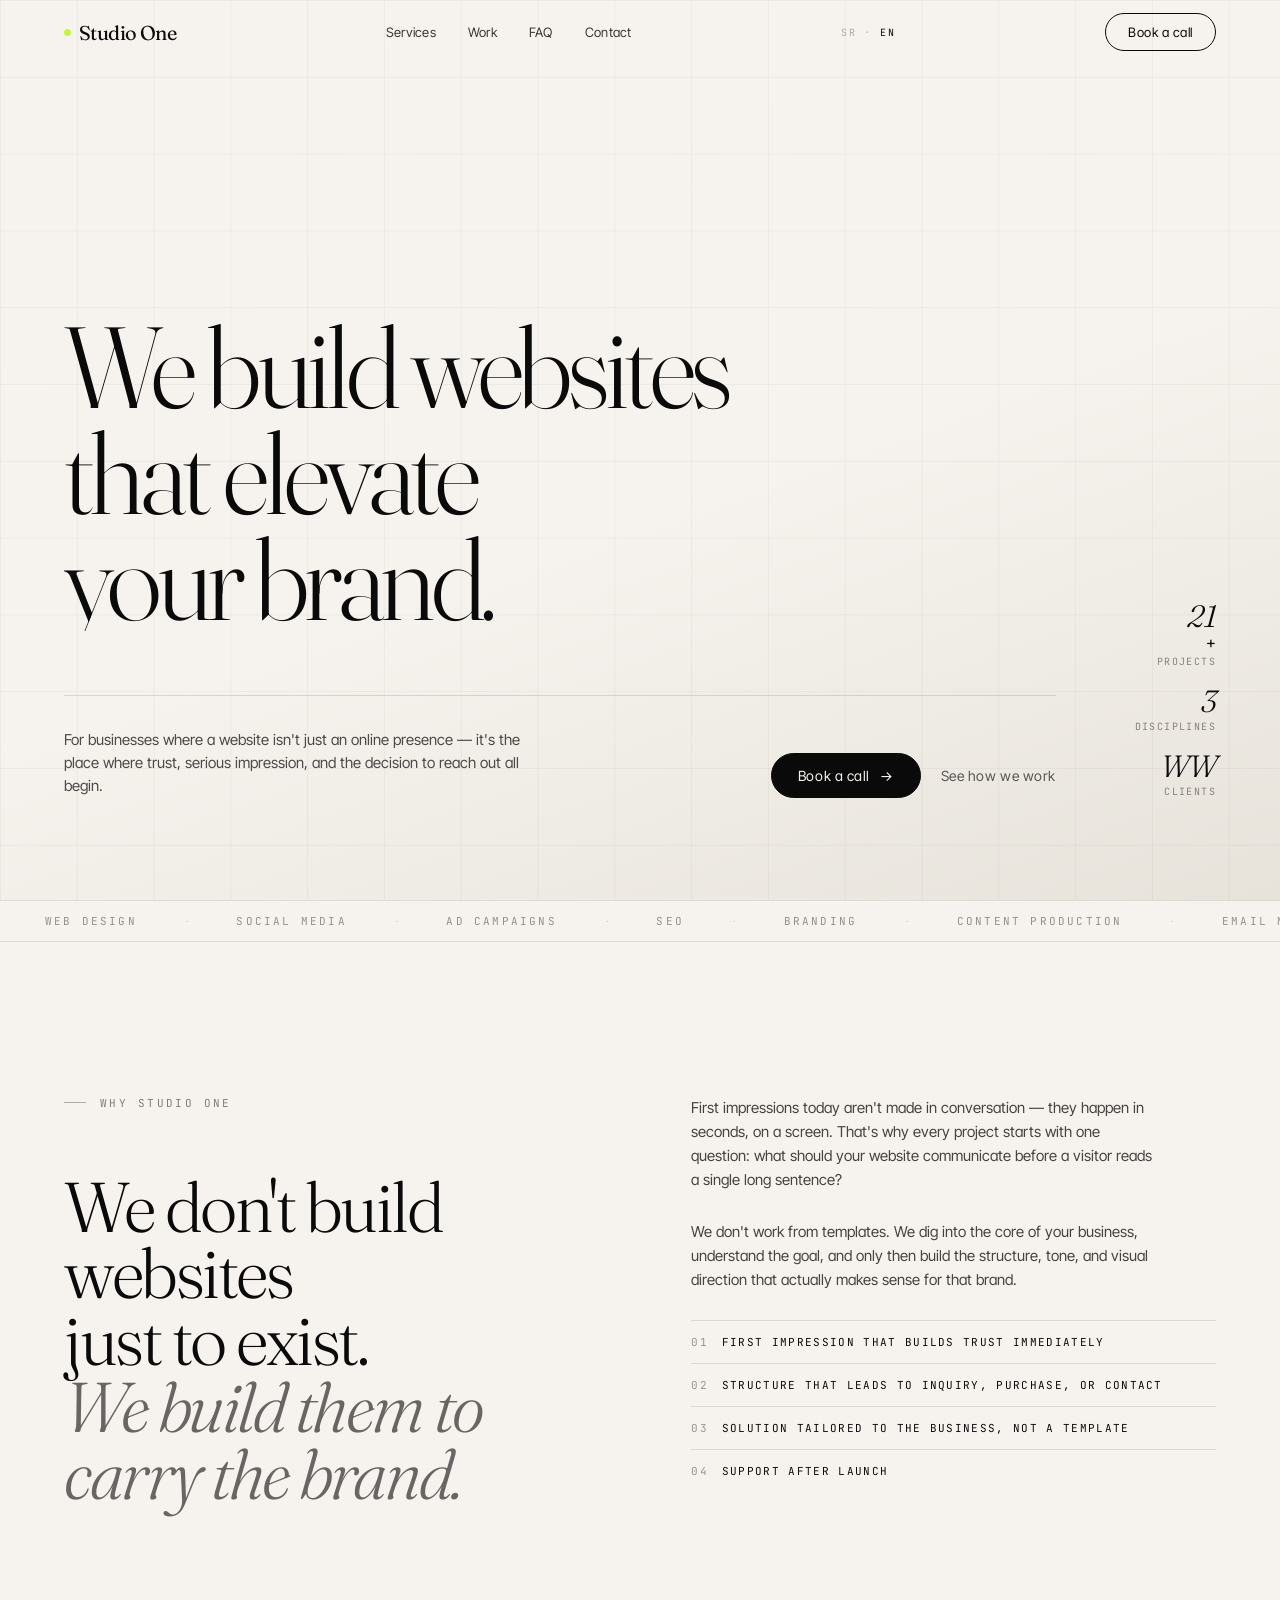
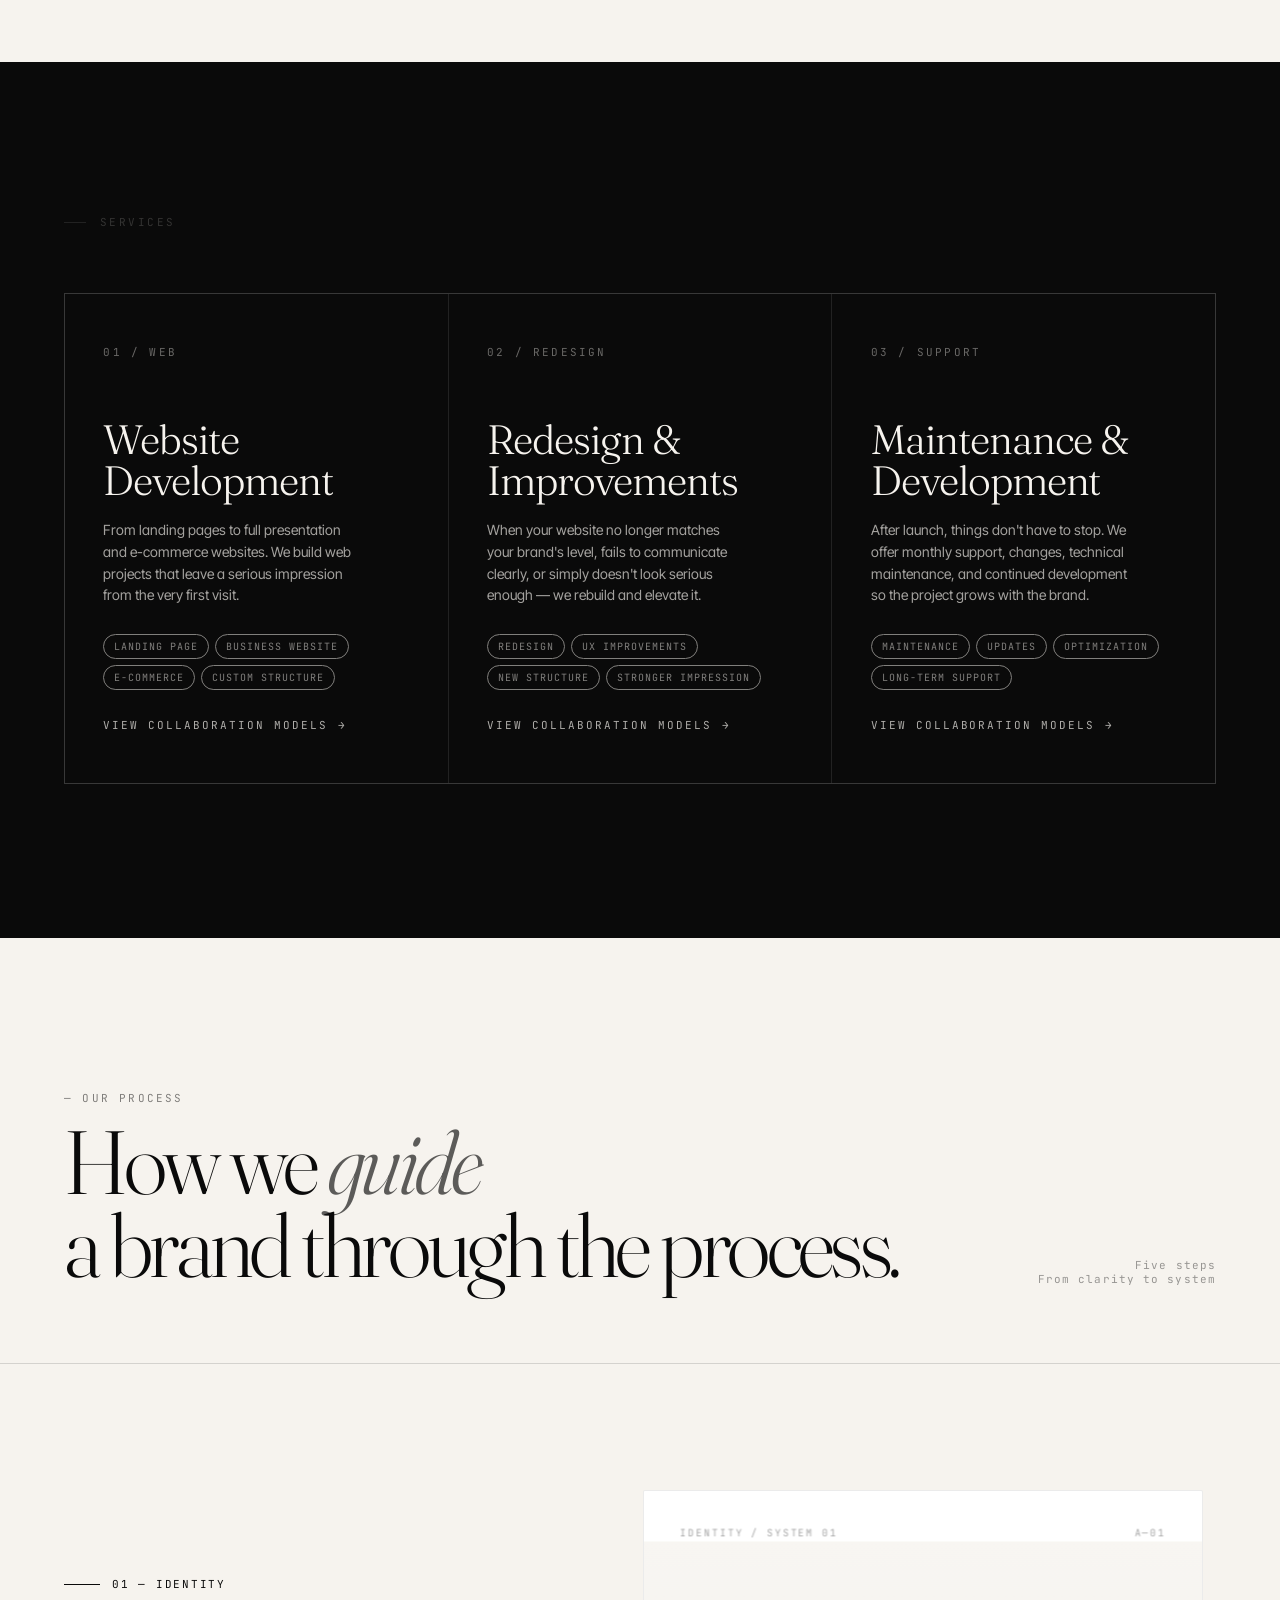
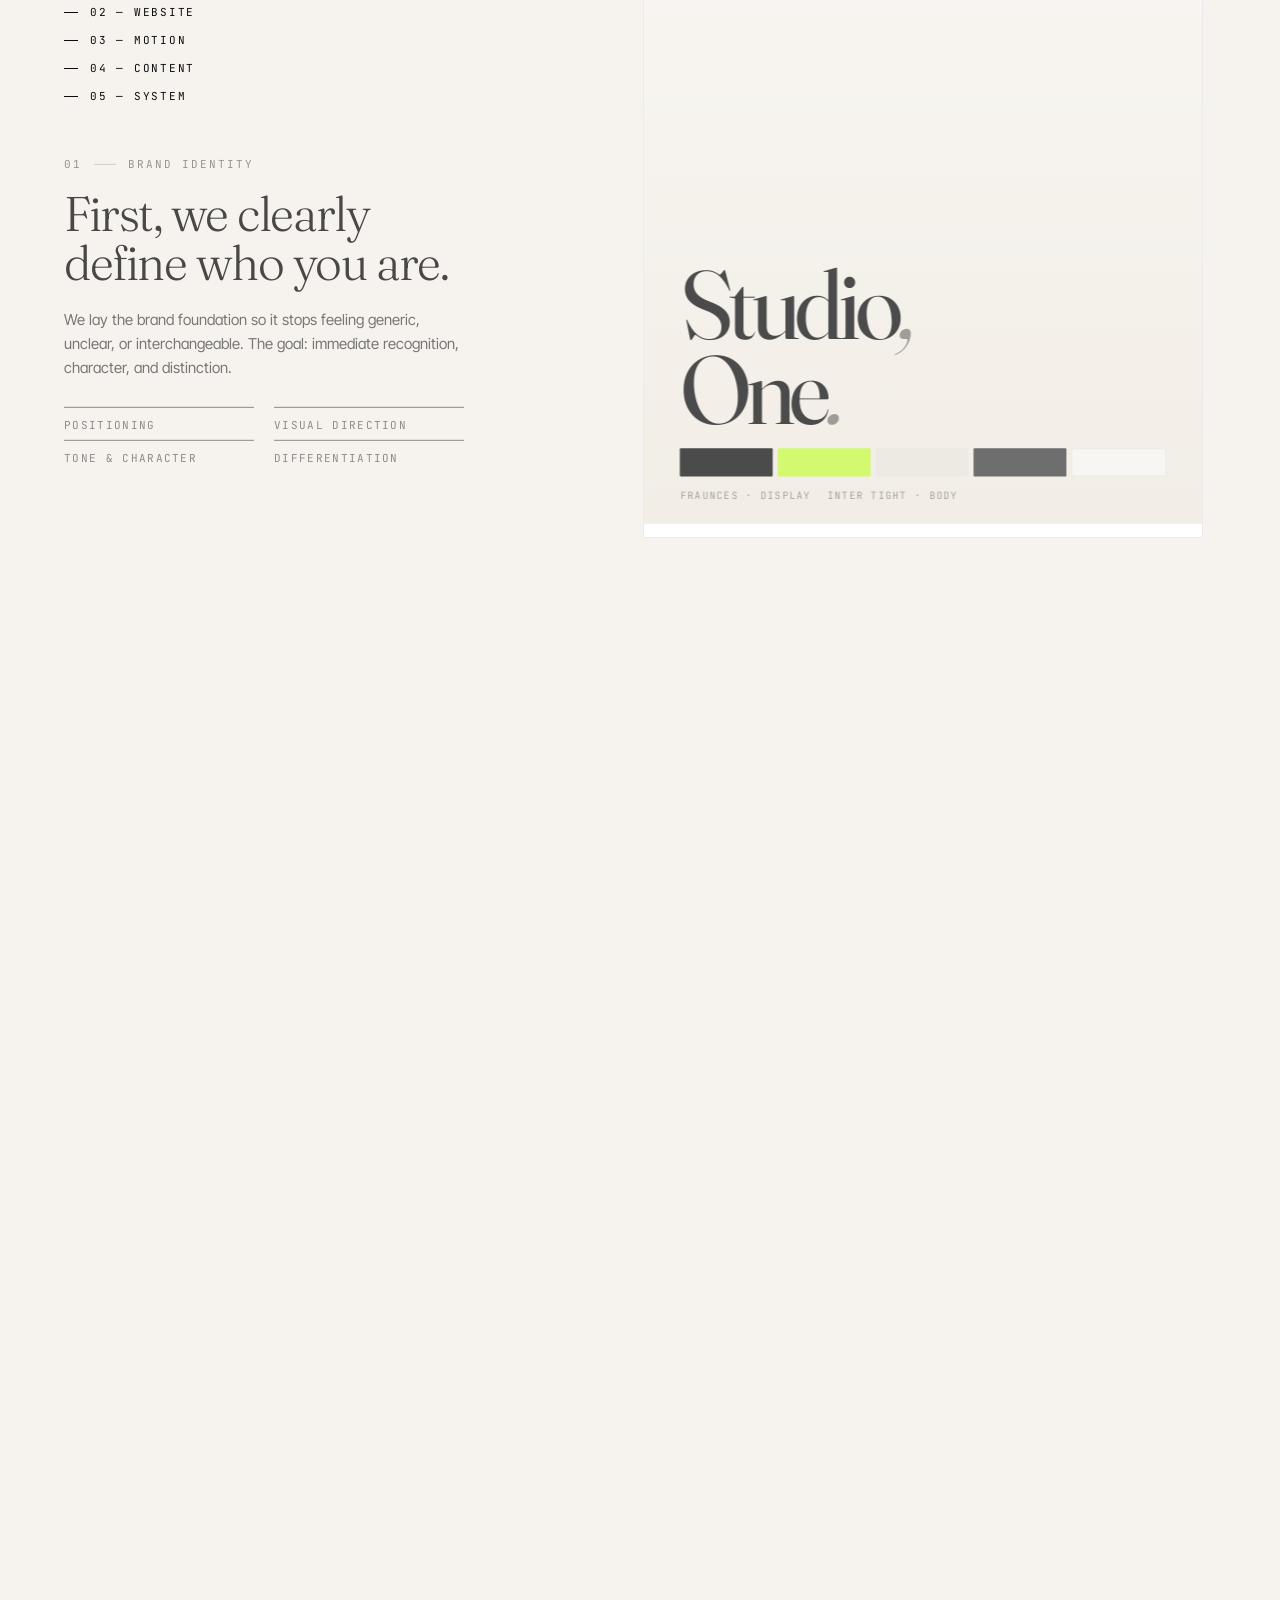
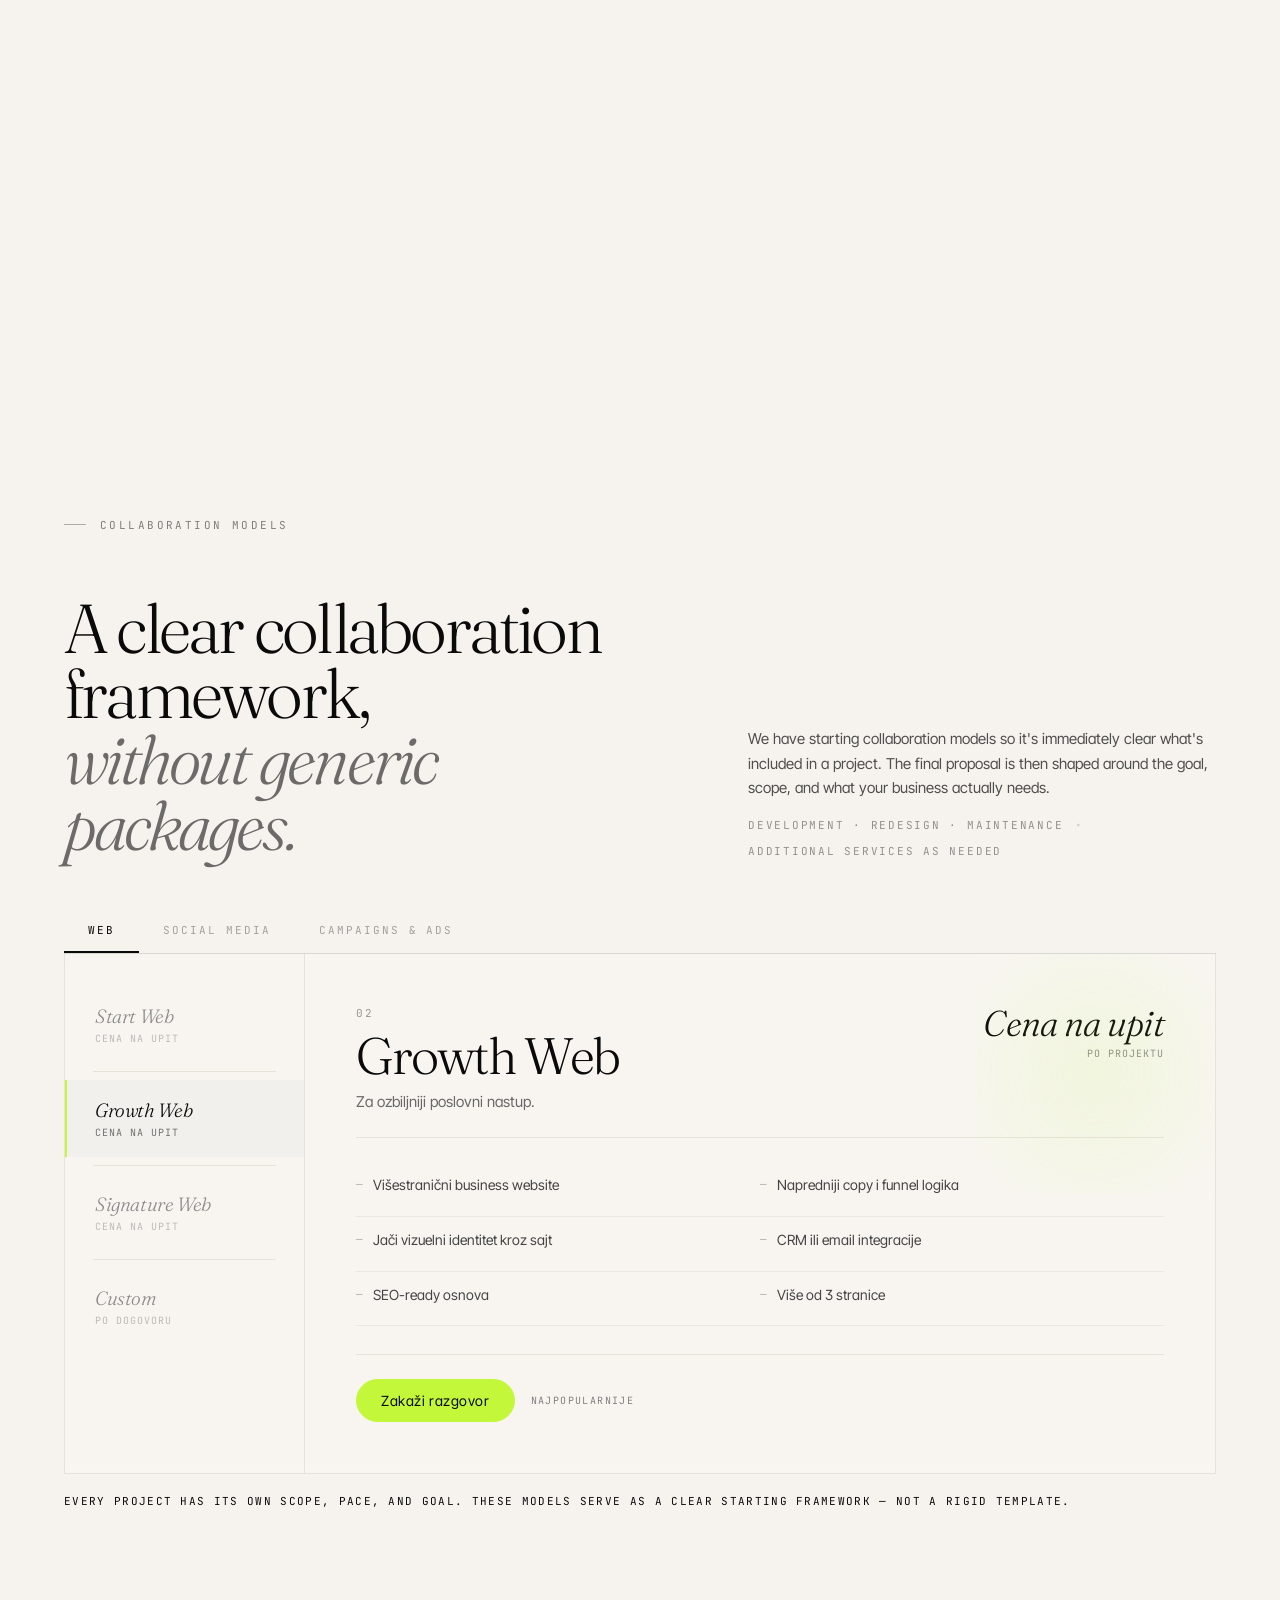
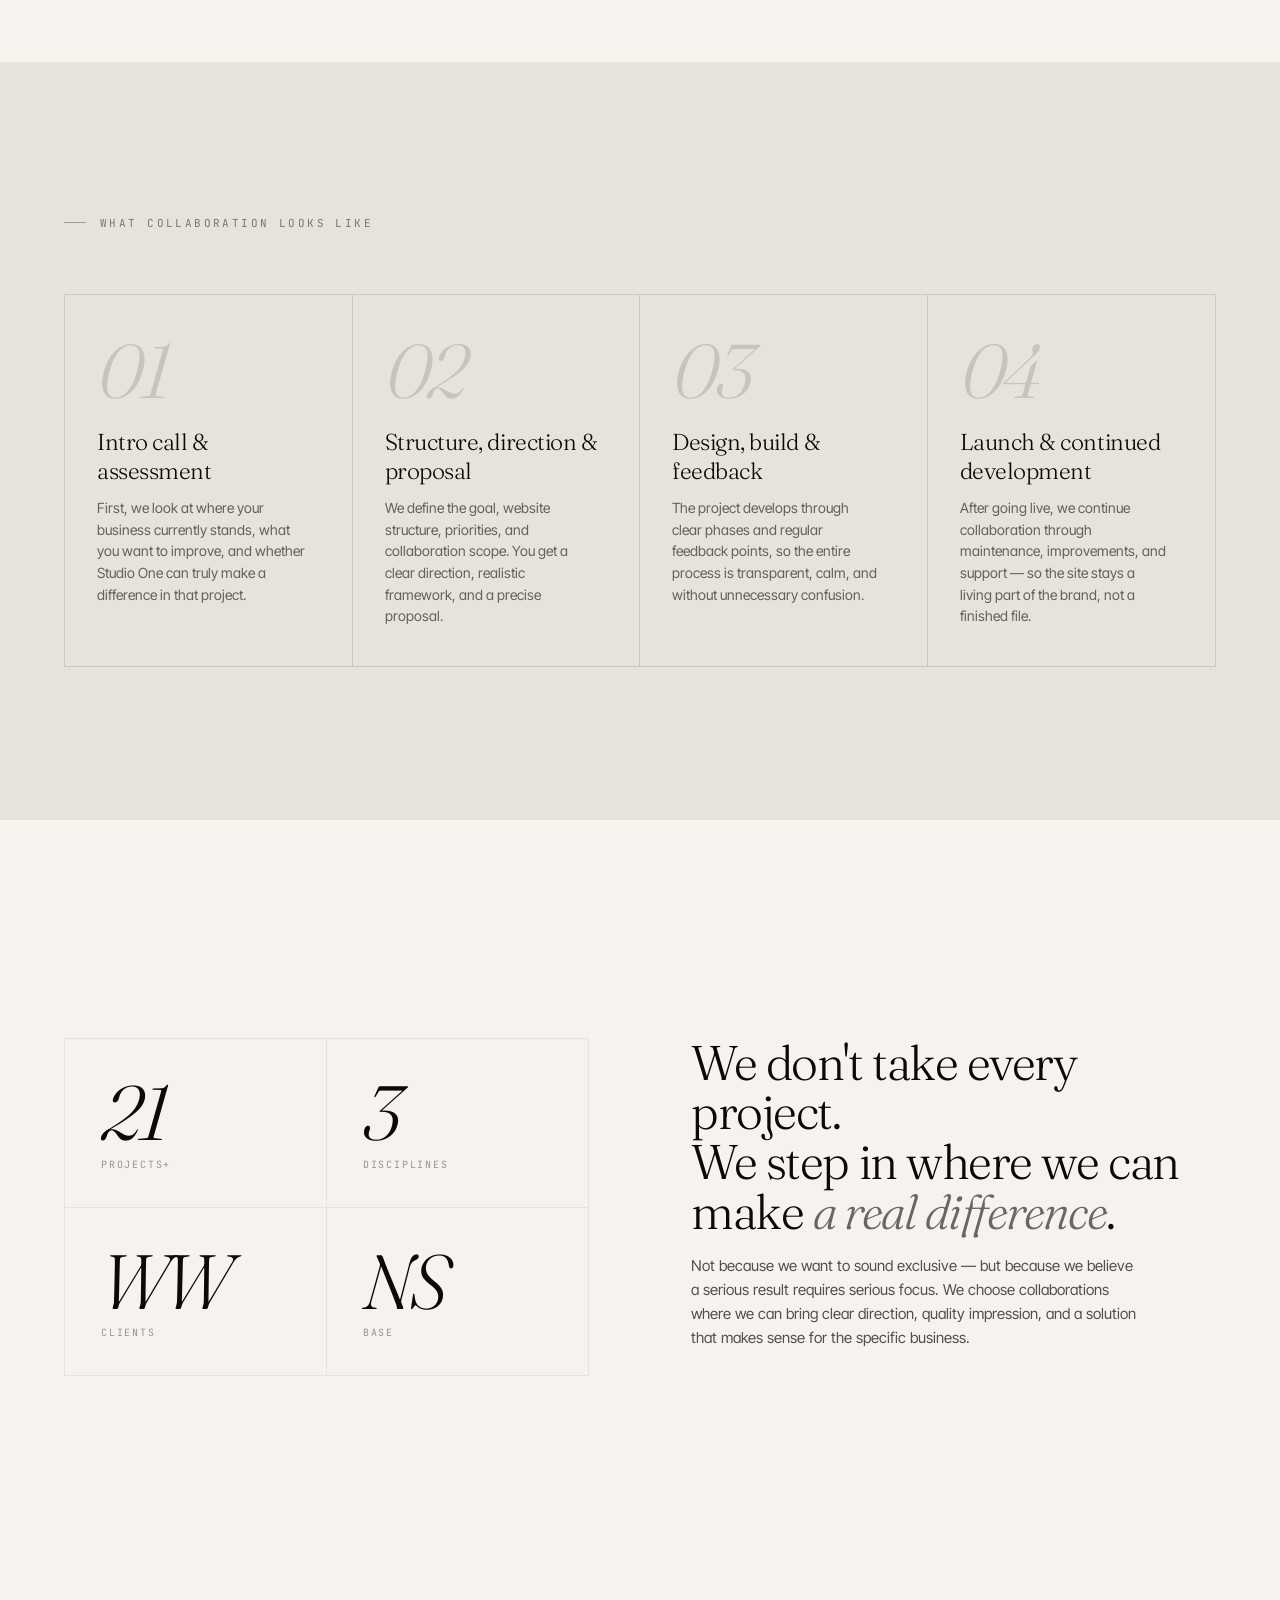
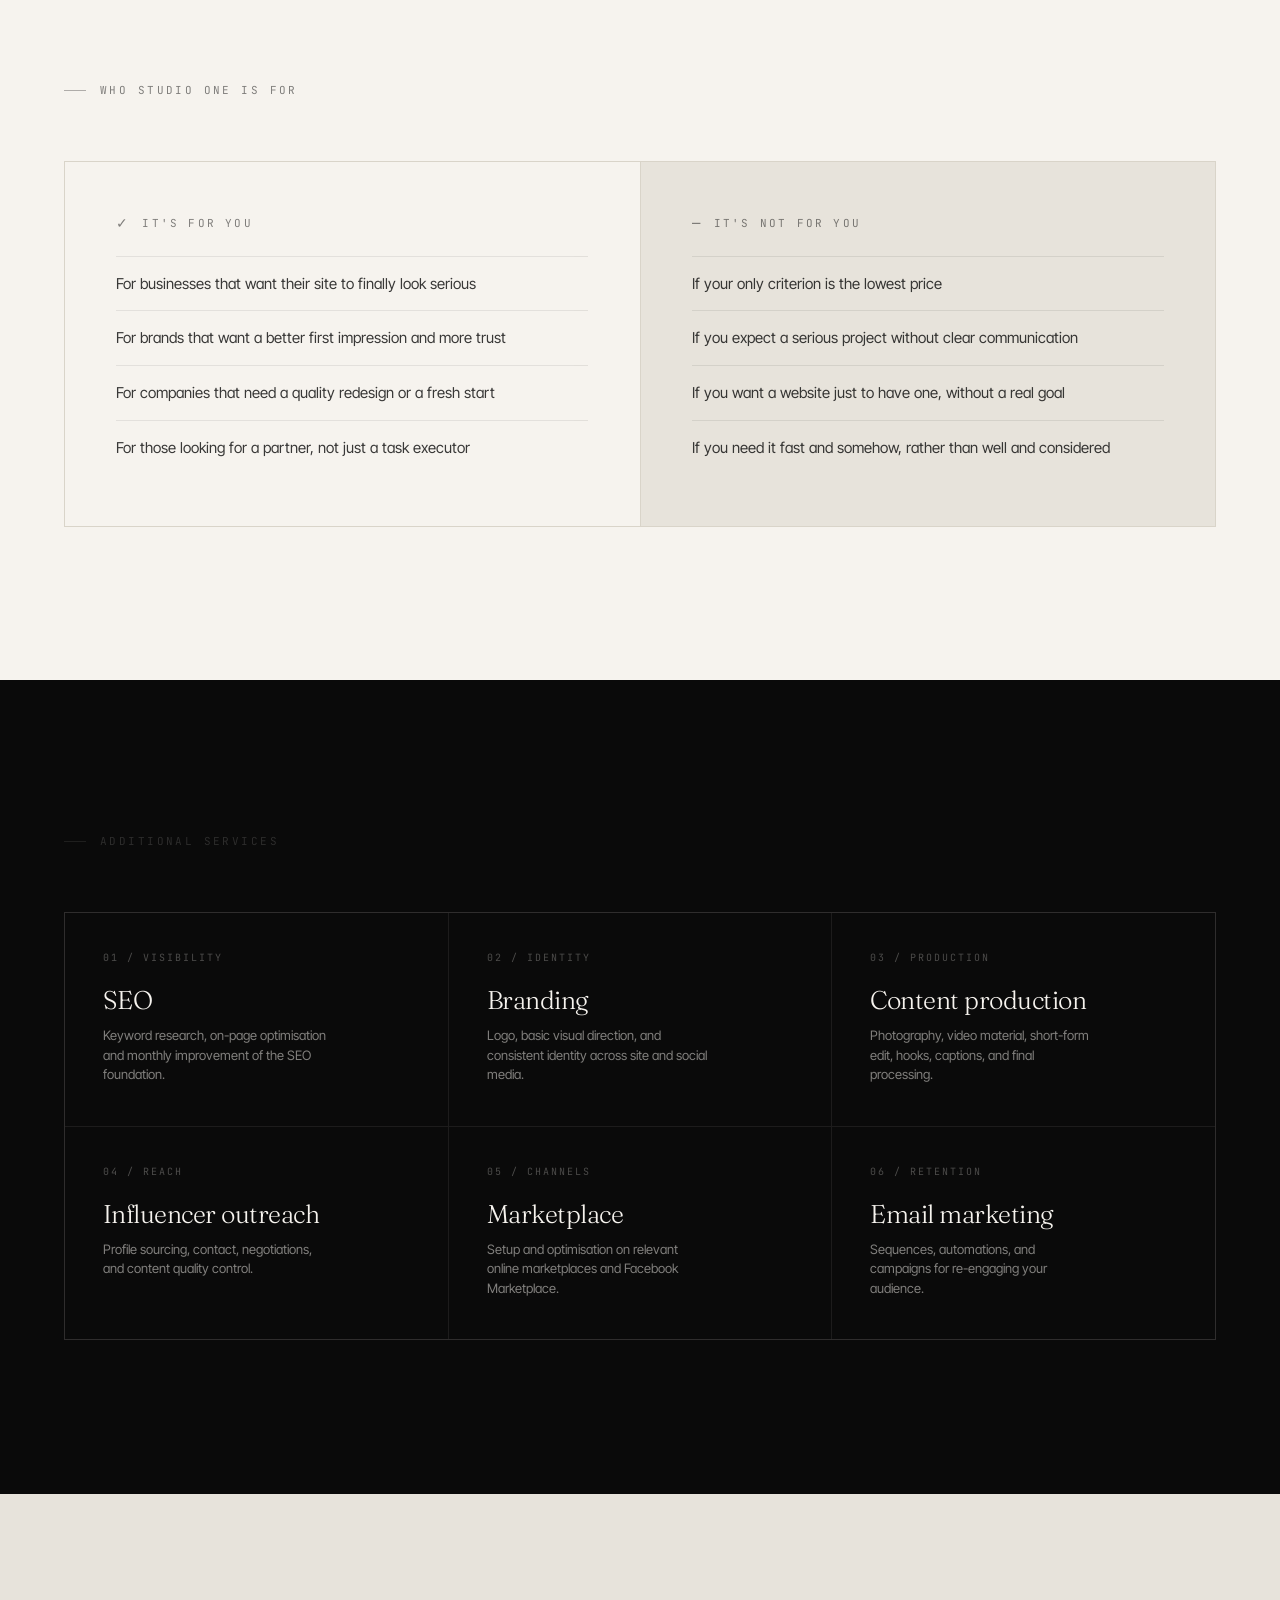
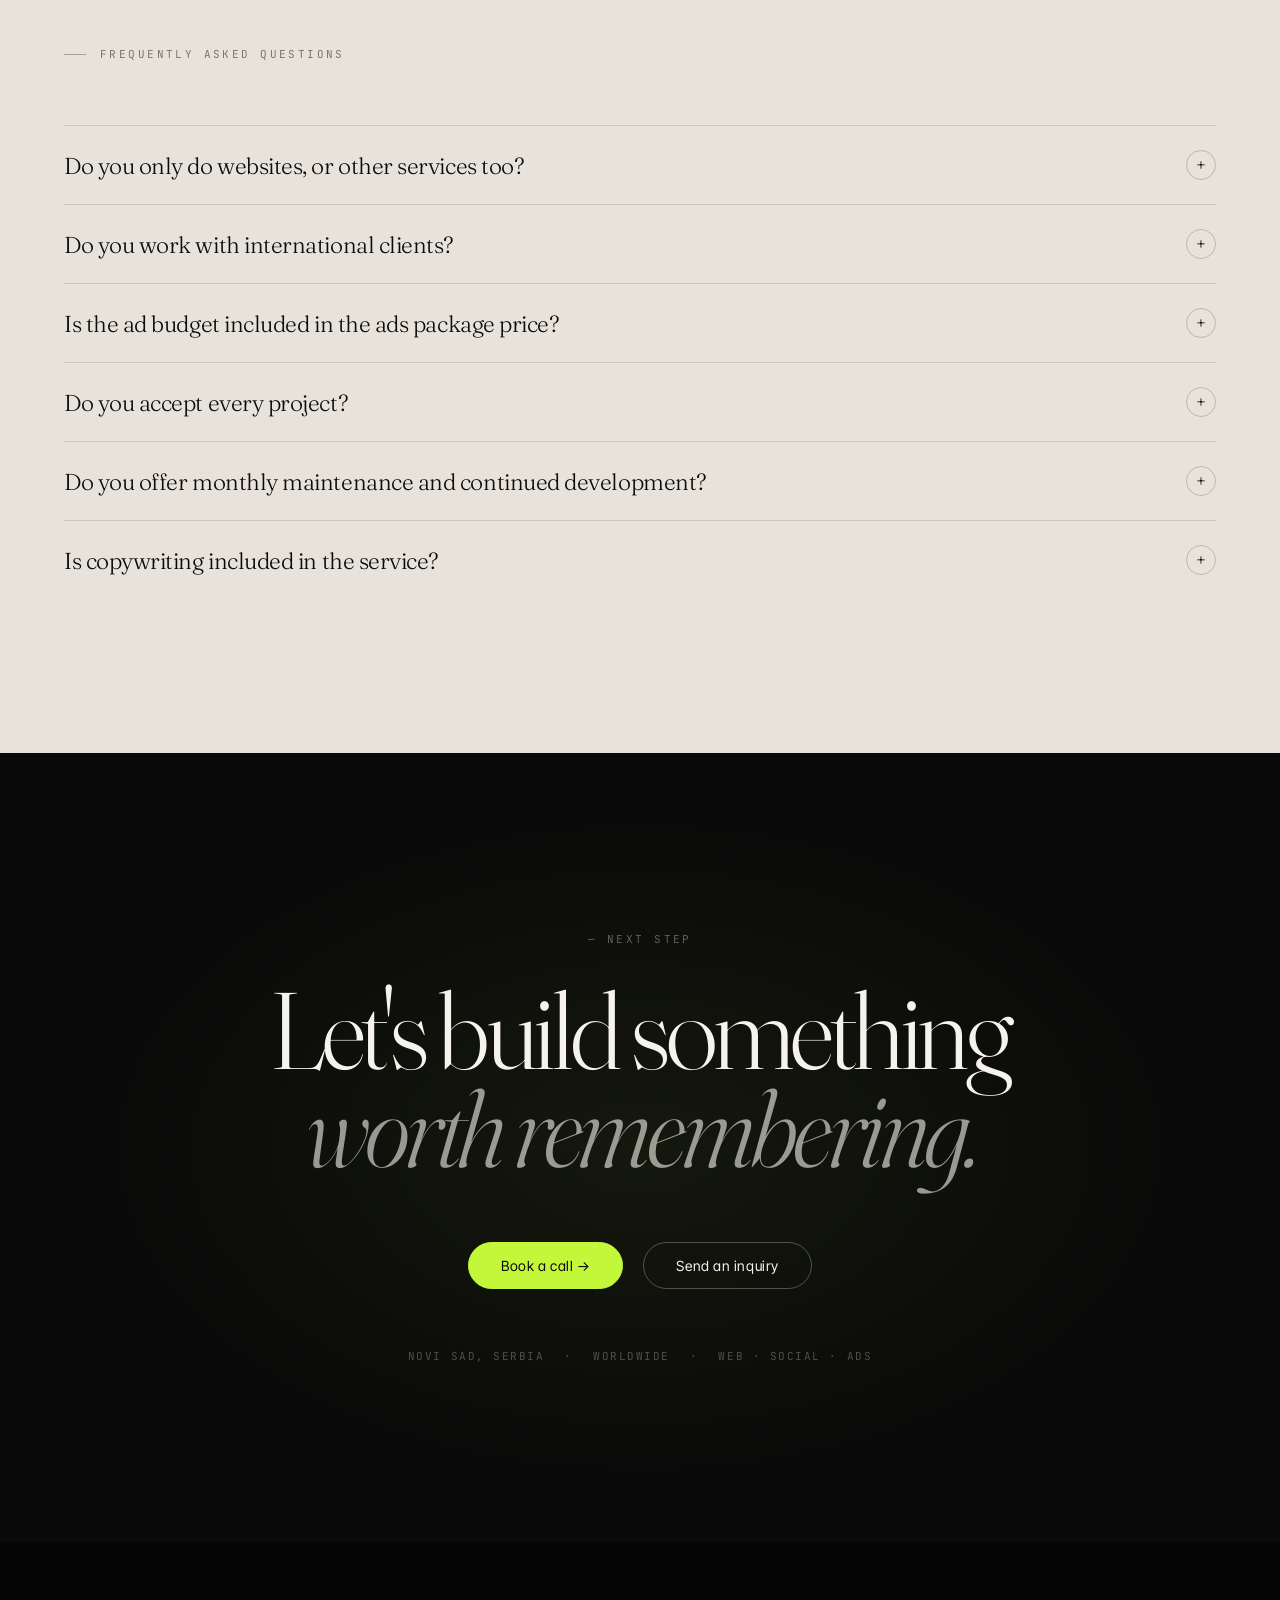
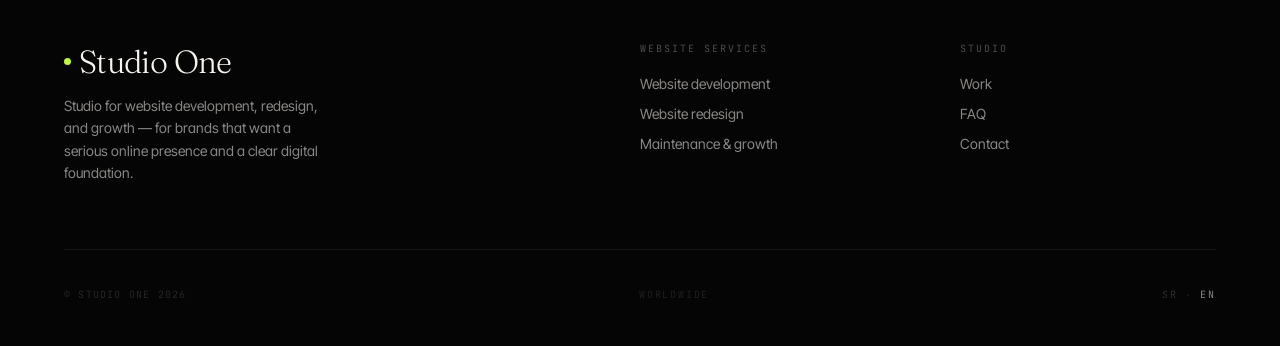
==== en/index.html @ fc2acff1 "update" ====
<!doctype html>
<html lang="en">
<head>
  <meta charset="utf-8" />
  <meta name="viewport" content="width=device-width, initial-scale=1" />
  <title>Studio One — Premium web studio</title>
  <meta name="description" content="Studio One builds premium websites, manages social media, and develops campaigns for businesses that want a serious online presence." />

  <link rel="preconnect" href="https://fonts.googleapis.com">
  <link rel="preconnect" href="https://fonts.gstatic.com" crossorigin>
  <link href="https://fonts.googleapis.com/css2?family=Fraunces:opsz,ital,wght@9..144,0,300;9..144,0,400;9..144,1,300;9..144,1,400&family=Inter+Tight:wght@300;400;500&family=JetBrains+Mono:wght@400;500&display=swap" rel="stylesheet">

  <link rel="stylesheet" href="../css/tokens.css">
  <link rel="stylesheet" href="../css/base.css">
  <link rel="stylesheet" href="../css/animations.css">
  <link rel="stylesheet" href="../css/nav.css">
  <link rel="stylesheet" href="../css/hero.css">
  <link rel="stylesheet" href="../css/wwd.css">
  <link rel="stylesheet" href="../css/packages.css">
  <link rel="stylesheet" href="../css/services.css">
  <link rel="stylesheet" href="../css/misc.css">
  <link rel="stylesheet" href="../css/responsive.css">
</head>
<body class="page-home lang-en">

  <!-- ── CURSOR ─────────────────────────────── -->
  <div class="c-ring" id="cRing"></div>
  <div class="c-dot"  id="cDot"></div>

  <!-- ── NAVIGATION ────────────────────────── -->
  <nav class="nav" id="nav">
    <a href="index.html" class="nav__logo">
      <span class="nav__logo-dot"></span>Studio One
    </a>
    <div class="nav__links">
      <a href="pages/services.html">Services</a>
      <a href="pages/work.html">Work</a>
      <a href="pages/faq.html">FAQ</a>
      <a href="pages/contact.html">Contact</a>
    </div>
    <div class="nav__lang">
      <a href="../index.html" class="nav__lang-item">SR</a>
      <span class="nav__lang-sep">·</span>
      <a href="index.html" class="nav__lang-item is-active">EN</a>
    </div>
    <a href="pages/contact.html" class="nav__cta" data-cursor="book">Book a call</a>
    <button class="nav__burger" id="navBurger" aria-label="Menu">
      <span></span><span></span>
    </button>
  </nav>

  <div class="nav__mobile" id="navMobile">
    <a href="pages/services.html">Services</a>
    <a href="pages/work.html">Work</a>
    <a href="pages/faq.html">FAQ</a>
    <a href="pages/contact.html">Contact</a>
      <div class="nav__mobile-lang">
      <a href="../index.html" class="nav__lang-item">SR</a>
      <span class="nav__lang-sep">·</span>
      <a href="index.html" class="nav__lang-item is-active">EN</a>
    </div>
    <a href="pages/contact.html" class="nav__mobile-cta">Book a call →</a>
  </div>

  <!-- ── HERO ──────────────────────────────── -->
  <section class="hero">
    <div class="hero__bg"></div>
    <div class="hero__content">
      <h1 class="hero__headline">
        <span class="hero__line"><span>We build websites</span></span>
        <span class="hero__line"><span>that elevate</span></span>
        <span class="hero__line"><span>your brand.</span></span>
      </h1>
      <div class="hero__bottom">
        <p class="hero__sub">
          For businesses where a website isn't just an online presence — it's the place
          where trust, serious impression, and the decision to reach out all begin.
        </p>
        <div class="hero__actions">
          <a href="#contact" class="btn-primary" data-cursor="book">Book a call <span class="btn-arrow">→</span></a>
          <a href="#services" class="btn-ghost">See how we work</a>
        </div>
      </div>
    </div>
    <div class="hero__stats" aria-hidden="true">
      <div class="hero__stat"><span class="hero__stat-n" data-count="21">21</span>+<span class="hero__stat-l">projects</span></div>
      <div class="hero__stat"><span class="hero__stat-n">3</span><span class="hero__stat-l">disciplines</span></div>
      <div class="hero__stat"><span class="hero__stat-n">WW</span><span class="hero__stat-l">clients</span></div>
    </div>
  </section>

  <!-- ── MARQUEE ───────────────────────────── -->
  <div class="marquee" aria-hidden="true">
    <div class="marquee__track">
      <span class="marquee__i">Web Design</span><span class="marquee__s">·</span>
      <span class="marquee__i">Social Media</span><span class="marquee__s">·</span>
      <span class="marquee__i">Ad Campaigns</span><span class="marquee__s">·</span>
      <span class="marquee__i">SEO</span><span class="marquee__s">·</span>
      <span class="marquee__i">Branding</span><span class="marquee__s">·</span>
      <span class="marquee__i">Content Production</span><span class="marquee__s">·</span>
      <span class="marquee__i">Email Marketing</span><span class="marquee__s">·</span>
      <span class="marquee__i">Redesign</span><span class="marquee__s">·</span>
      <span class="marquee__i">Web Design</span><span class="marquee__s">·</span>
      <span class="marquee__i">Social Media</span><span class="marquee__s">·</span>
      <span class="marquee__i">Ad Campaigns</span><span class="marquee__s">·</span>
      <span class="marquee__i">SEO</span><span class="marquee__s">·</span>
      <span class="marquee__i">Branding</span><span class="marquee__s">·</span>
      <span class="marquee__i">Content Production</span><span class="marquee__s">·</span>
      <span class="marquee__i">Email Marketing</span><span class="marquee__s">·</span>
      <span class="marquee__i">Redesign</span><span class="marquee__s">·</span>
    </div>
  </div>

  <!-- ── MANIFESTO ─────────────────────────── -->
  <section class="section manifesto">
    <div class="section__inner">
      <div class="manifesto__grid">
        <div class="reveal">
          <div class="section__label">Why Studio One</div>
          <h2 class="manifesto__title">We don't build websites<br>just to exist.<br><em>We build them to carry the brand.</em></h2>
        </div>
        <div class="manifesto__right reveal reveal-d2">
          <p class="manifesto__body">
            First impressions today aren't made in conversation — they happen in seconds,
            on a screen. That's why every project starts with one question: what should
            your website communicate before a visitor reads a single long sentence?
          </p>
          <p class="manifesto__body">
            We don't work from templates. We dig into the core of your business, understand
            the goal, and only then build the structure, tone, and visual direction that
            actually makes sense for that brand.
          </p>
          <ul class="manifesto__list">
            <li data-n="01">First impression that builds trust immediately</li>
            <li data-n="02">Structure that leads to inquiry, purchase, or contact</li>
            <li data-n="03">Solution tailored to the business, not a template</li>
            <li data-n="04">Support after launch</li>
          </ul>
        </div>
      </div>
    </div>
  </section>

  <!-- ── SERVICES ──────────────────────────── -->
  <section class="section services" id="services">
    <div class="section__inner">
      <div class="section__label" style="color:rgba(246,243,238,.35)">Services</div>
      <div class="services__grid">

        <div class="svc-card reveal" data-cursor="details">
          <div class="svc-card__n">01 / Web</div>
          <div class="svc-card__name">Website<br>Development</div>
          <p class="svc-card__desc">
            From landing pages to full presentation and e-commerce websites.
            We build web projects that leave a serious impression from the very first visit.
          </p>
          <div class="svc-card__tags">
            <span>Landing page</span><span>Business website</span>
            <span>E-commerce</span><span>Custom structure</span>
          </div>
          <a href="#offers" class="svc-card__link">View collaboration models</a>
        </div>

        <div class="svc-card reveal reveal-d2" data-cursor="details">
          <div class="svc-card__n">02 / Redesign</div>
          <div class="svc-card__name">Redesign &amp;<br>Improvements</div>
          <p class="svc-card__desc">
            When your website no longer matches your brand's level, fails to communicate
            clearly, or simply doesn't look serious enough — we rebuild and elevate it.
          </p>
          <div class="svc-card__tags">
            <span>Redesign</span><span>UX improvements</span>
            <span>New structure</span><span>Stronger impression</span>
          </div>
          <a href="#offers" class="svc-card__link">View collaboration models</a>
        </div>

        <div class="svc-card reveal reveal-d3" data-cursor="details">
          <div class="svc-card__n">03 / Support</div>
          <div class="svc-card__name">Maintenance &amp;<br>Development</div>
          <p class="svc-card__desc">
            After launch, things don't have to stop. We offer monthly support, changes,
            technical maintenance, and continued development so the project grows with the brand.
          </p>
          <div class="svc-card__tags">
            <span>Maintenance</span><span>Updates</span>
            <span>Optimization</span><span>Long-term support</span>
          </div>
          <a href="#offers" class="svc-card__link">View collaboration models</a>
        </div>

      </div>
    </div>
  </section>

  <!-- ── WHAT WE DO ────────────────────────── -->
  <section class="wwd" id="process">
    <div class="wwd__intro section__inner">
      <div>
        <div class="wwd__intro-label">— Our process</div>
        <h2 class="wwd__intro-title">How we <em>guide</em><br>a brand through the process.</h2>
      </div>
      <div class="wwd__intro-meta">Five steps<br>From clarity to system</div>
    </div>

    <div class="wwd-outer" id="wwdOuter">
      <div class="wwd-sticky" id="wwdSticky">

        <div class="wwd-left">
          <nav class="wwd__dots" id="wwdDots">
            <button class="wwd__dot is-active" data-step="1"><span class="wwd__dot-line"></span>01 — Identity</button>
            <button class="wwd__dot" data-step="2"><span class="wwd__dot-line"></span>02 — Website</button>
            <button class="wwd__dot" data-step="3"><span class="wwd__dot-line"></span>03 — Motion</button>
            <button class="wwd__dot" data-step="4"><span class="wwd__dot-line"></span>04 — Content</button>
            <button class="wwd__dot" data-step="5"><span class="wwd__dot-line"></span>05 — System</button>
          </nav>

          <div class="wwd__panels">
            <article class="wwd__panel is-active" data-panel="1">
              <div class="wwd__step-tag">01 <span></span> Brand Identity</div>
              <h3 class="wwd__panel-title">First, we clearly<br>define who you are.</h3>
              <p class="wwd__panel-body">We lay the brand foundation so it stops feeling generic, unclear, or interchangeable. The goal: immediate recognition, character, and distinction.</p>
              <ul class="wwd__micro">
                <li>Positioning</li><li>Visual direction</li>
                <li>Tone &amp; character</li><li>Differentiation</li>
              </ul>
            </article>

            <article class="wwd__panel" data-panel="2">
              <div class="wwd__step-tag">02 <span></span> Digital first impression</div>
              <h3 class="wwd__panel-title">Then we shape<br>the first impression.</h3>
              <p class="wwd__panel-body">A website isn't just information. It's the moment a visitor decides whether your brand feels trustworthy, relevant, premium — and worth their attention.</p>
              <ul class="wwd__micro">
                <li>Homepage structure</li><li>Hierarchy</li>
                <li>User flow</li><li>Premium composition</li>
              </ul>
            </article>

            <article class="wwd__panel" data-panel="3">
              <div class="wwd__step-tag">03 <span></span> Motion with purpose</div>
              <h3 class="wwd__panel-title">We use animation<br>to guide attention.</h3>
              <p class="wwd__panel-body">Animation should never be decorative or chaotic. It should support clarity, create rhythm, and feel like intention — not effect for effect's sake.</p>
              <ul class="wwd__micro">
                <li>Reveal animations</li><li>Hover states</li>
                <li>Scroll behaviour</li><li>Visual rhythm</li>
              </ul>
            </article>

            <article class="wwd__panel" data-panel="4">
              <div class="wwd__step-tag">04 <span></span> Content &amp; design</div>
              <h3 class="wwd__panel-title">Design and message<br>must work together.</h3>
              <p class="wwd__panel-body">Beautiful visuals without clear communication are never enough. We align copy, hierarchy, and design so value becomes obvious — quickly and naturally.</p>
              <ul class="wwd__micro">
                <li>Text structure</li><li>CTA flow</li>
                <li>Readability</li><li>Conversion clarity</li>
              </ul>
            </article>

            <article class="wwd__panel" data-panel="5">
              <div class="wwd__step-tag">05 <span></span> System</div>
              <h3 class="wwd__panel-title">Finally, we turn it<br>into a system.</h3>
              <p class="wwd__panel-body">We don't build isolated screens. We build a design system that grows with the brand and stays consistent across the website, campaigns, and future content.</p>
              <ul class="wwd__micro">
                <li>Modular sections</li><li>Responsive logic</li>
                <li>Scalable identity</li><li>Long-term consistency</li>
              </ul>
            </article>
          </div>
        </div>

        <div class="wwd-right" data-cursor="drag">
          <div class="wwd__visuals" id="wwdVisuals">

            <div class="wwd__vis is-active" data-vis="1">
              <div class="wwd__vis-meta"><span>Identity / System 01</span><span>A—01</span></div>
              <div class="wwd-vis-v1">
                <div class="v1__mark">Studio<em>,</em><br>One<em>.</em></div>
                <div class="v1__palette"><span></span><span></span><span></span><span></span><span></span></div>
                <div class="v1__spec"><span>Fraunces · Display</span><span>Inter Tight · Body</span></div>
              </div>
            </div>

            <div class="wwd__vis" data-vis="2">
              <div class="wwd__vis-meta"><span>Web / Hero composition</span><span>B—02</span></div>
              <div class="wwd-vis-v2">
                <div class="v2__browser">
                  <div class="v2__bar"><i></i><i></i><i></i><span>studioone.rs</span></div>
                  <div class="v2__navbar"><span>Studio One</span><span class="v2__links"><b>Services</b><b>Work</b><b>Contact</b></span><span>Book →</span></div>
                  <div class="v2__hero">
                    <h3>We build presence<br>that <em>makes sense</em>.</h3>
                    <div class="v2__foot"><span>— Worldwide</span><span class="v2__cta">Book →</span></div>
                  </div>
                </div>
              </div>
            </div>

            <div class="wwd__vis" data-vis="3">
              <div class="wwd__vis-meta" style="color:rgba(246,243,238,.5)"><span>Motion / Frames</span><span>C—03</span></div>
              <div class="wwd-vis-v3">
                <div class="v3__grid">
                  <div class="v3__frame" data-t="F01"><div class="v3__dot"></div></div>
                  <div class="v3__frame" data-t="F02"><div class="v3__dot v3__dot--sm"></div></div>
                  <div class="v3__frame" data-t="F03"><div class="v3__dot v3__dot--fade"></div></div>
                  <div class="v3__frame" data-t="F04"><div class="v3__dot v3__dot--ring"></div></div>
                  <div class="v3__frame" data-t="F05"><div class="v3__dot v3__dot--line"></div></div>
                  <div class="v3__frame" data-t="F06"><div class="v3__dot v3__dot--rect"></div></div>
                </div>
                <div class="v3__tl"><div class="v3__tl-bar"></div></div>
                <div class="v3__tl-labels"><span>00:00</span><span>ease-out · 900ms</span><span>00:02</span></div>
              </div>
            </div>

            <div class="wwd__vis" data-vis="4">
              <div class="wwd__vis-meta"><span>Editorial / Long-form</span><span>D—04</span></div>
              <div class="wwd-vis-v4">
                <div class="v4__eye">— Chapter III</div>
                <h3 class="v4__lede">Clarity is <em>the shortest path</em> from intent to action.</h3>
                <div class="v4__cols">
                  <p>Copy isn't decoration. It carries the weight of the decision — what to click, what to trust, what to remember.</p>
                  <p>Hierarchy holds space. Rhythm makes reading easy. Both must be designed.</p>
                </div>
                <div class="v4__foot"><span>View case study</span><span class="v4__btn">Open →</span></div>
              </div>
            </div>

            <div class="wwd__vis" data-vis="5">
              <div class="wwd__vis-meta"><span>System / Responsive set</span><span>E—05</span></div>
              <div class="wwd-vis-v5">
                <div class="v5__set">
                  <div class="v5__desk">
                    <div class="v5__tbar"><i></i><i></i><i></i></div>
                    <div class="v5__body">
                      <div class="v5__h">Built to grow.</div>
                      <div class="v5__b w60"></div><div class="v5__b w40"></div>
                      <div class="v5__media"></div>
                    </div>
                  </div>
                  <div class="v5__mob">
                    <div class="v5__tbar"><i></i></div>
                    <div class="v5__body">
                      <div class="v5__h">Growth.</div>
                      <div class="v5__b w60"></div>
                      <div class="v5__media"></div>
                    </div>
                  </div>
                </div>
                <div class="v5__tokens"><span>Tokens · 48</span><span>Components · 24</span><span>Breakpoints · 4</span></div>
              </div>
            </div>

          </div>
        </div>
      </div>
    </div>
  </section>

  <!-- ── OFFERS / PRICING ───────────────────── -->
  <section class="section packages" id="offers">
    <div class="section__inner">
      <div class="section__label">Collaboration models</div>

      <div class="packages__top reveal">
        <div>
          <h2 class="packages__title">A clear collaboration framework,<br><em>without generic packages.</em></h2>
        </div>
        <div class="packages__copy">
          <p class="packages__body">
            We have starting collaboration models so it's immediately clear what's included
            in a project. The final proposal is then shaped around the goal, scope, and
            what your business actually needs.
          </p>
          <div class="packages__meta">Development · Redesign · Maintenance <span>•</span> Additional services as needed</div>
        </div>
      </div>

      <div class="pkg-cats reveal reveal-d1" role="tablist" aria-label="Offer categories">
        <button class="pkg-cat is-active" data-cat="web" role="tab" aria-selected="true">Web</button>
        <button class="pkg-cat" data-cat="social" role="tab" aria-selected="false">Social media</button>
        <button class="pkg-cat" data-cat="ads" role="tab" aria-selected="false">Campaigns &amp; ads</button>
      </div>

      <div class="pkg-layout reveal reveal-d2">
        <div class="pkg-sel" id="pkgSel" aria-label="Package list"></div>
        <div class="pkg-detail" id="pkgDetail" aria-live="polite"></div>
      </div>

      <div class="pkg-note reveal reveal-d3">
        Every project has its own scope, pace, and goal. These models serve as a clear
        starting framework — not a rigid template.
      </div>
    </div>
  </section>

  <!-- ── PROCESS ────────────────────────────── -->
  <section class="section process" id="how-we-work">
    <div class="section__inner">
      <div class="section__label">What collaboration looks like</div>
      <div class="process__grid">
        <div class="process__step reveal">
          <div class="process__n">01</div>
          <h3 class="process__title">Intro call &amp; assessment</h3>
          <p class="process__body">
            First, we look at where your business currently stands, what you want to
            improve, and whether Studio One can truly make a difference in that project.
          </p>
        </div>
        <div class="process__step reveal reveal-d2">
          <div class="process__n">02</div>
          <h3 class="process__title">Structure, direction &amp; proposal</h3>
          <p class="process__body">
            We define the goal, website structure, priorities, and collaboration scope.
            You get a clear direction, realistic framework, and a precise proposal.
          </p>
        </div>
        <div class="process__step reveal reveal-d3">
          <div class="process__n">03</div>
          <h3 class="process__title">Design, build &amp; feedback</h3>
          <p class="process__body">
            The project develops through clear phases and regular feedback points, so
            the entire process is transparent, calm, and without unnecessary confusion.
          </p>
        </div>
        <div class="process__step reveal reveal-d4">
          <div class="process__n">04</div>
          <h3 class="process__title">Launch &amp; continued development</h3>
          <p class="process__body">
            After going live, we continue collaboration through maintenance, improvements,
            and support — so the site stays a living part of the brand, not a finished file.
          </p>
        </div>
      </div>
    </div>
  </section>

  <!-- ── CLIENTS + STATS ───────────────────── -->
  <section class="section clients">
    <div class="section__inner">
      <div class="clients__row">
        <div class="clients__stats reveal">
          <div class="clients__stat"><span class="stat-n" data-count="21">0</span><span class="stat-l">projects+</span></div>
          <div class="clients__stat"><span class="stat-n">3</span><span class="stat-l">disciplines</span></div>
          <div class="clients__stat"><span class="stat-n">WW</span><span class="stat-l">clients</span></div>
          <div class="clients__stat"><span class="stat-n">NS</span><span class="stat-l">base</span></div>
        </div>
        <div class="clients__copy reveal reveal-d2">
          <h2 class="clients__title">We don't take every project.<br>We step in where we can make <em>a real difference</em>.</h2>
          <p class="clients__body">
            Not because we want to sound exclusive — but because we believe a serious
            result requires serious focus. We choose collaborations where we can bring
            clear direction, quality impression, and a solution that makes sense for
            the specific business.
          </p>
        </div>
      </div>
    </div>
  </section>

  <!-- ── FOR WHO ────────────────────────────── -->
  <section class="section forwhom">
    <div class="section__inner">
      <div class="section__label">Who Studio One is for</div>
      <div class="forwhom__grid">
        <div class="forwhom__col reveal">
          <div class="forwhom__label" data-icon="✓">It's for you</div>
          <ul class="forwhom__list">
            <li>For businesses that want their site to finally look serious</li>
            <li>For brands that want a better first impression and more trust</li>
            <li>For companies that need a quality redesign or a fresh start</li>
            <li>For those looking for a partner, not just a task executor</li>
          </ul>
        </div>
        <div class="forwhom__col forwhom__col--neg reveal reveal-d2">
          <div class="forwhom__label" data-icon="—">It's not for you</div>
          <ul class="forwhom__list">
            <li>If your only criterion is the lowest price</li>
            <li>If you expect a serious project without clear communication</li>
            <li>If you want a website just to have one, without a real goal</li>
            <li>If you need it fast and somehow, rather than well and considered</li>
          </ul>
        </div>
      </div>
    </div>
  </section>

  <!-- ── ADDITIONAL SERVICES ───────────────── -->
  <section class="section addl">
    <div class="section__inner">
      <div class="section__label" style="color:rgba(246,243,238,.3)">Additional services</div>
      <div class="addl__grid">
        <div class="addl__card reveal"><div class="addl__n">01 / Visibility</div><h3 class="addl__name">SEO</h3><p>Keyword research, on-page optimisation and monthly improvement of the SEO foundation.</p></div>
        <div class="addl__card reveal reveal-d1"><div class="addl__n">02 / Identity</div><h3 class="addl__name">Branding</h3><p>Logo, basic visual direction, and consistent identity across site and social media.</p></div>
        <div class="addl__card reveal reveal-d2"><div class="addl__n">03 / Production</div><h3 class="addl__name">Content production</h3><p>Photography, video material, short-form edit, hooks, captions, and final processing.</p></div>
        <div class="addl__card reveal reveal-d3"><div class="addl__n">04 / Reach</div><h3 class="addl__name">Influencer outreach</h3><p>Profile sourcing, contact, negotiations, and content quality control.</p></div>
        <div class="addl__card reveal reveal-d4"><div class="addl__n">05 / Channels</div><h3 class="addl__name">Marketplace</h3><p>Setup and optimisation on relevant online marketplaces and Facebook Marketplace.</p></div>
        <div class="addl__card reveal reveal-d5"><div class="addl__n">06 / Retention</div><h3 class="addl__name">Email marketing</h3><p>Sequences, automations, and campaigns for re-engaging your audience.</p></div>
      </div>
    </div>
  </section>

  <!-- ── FAQ ────────────────────────────────── -->
  <section class="section faq" id="faq">
    <div class="section__inner">
      <div class="section__label">Frequently asked questions</div>

      <div class="faq__list">
        <div class="faq__item">
          <button class="faq__q" data-cursor="open">
            <h3>Do you only do websites, or other services too?</h3>
            <span class="faq__ico">+</span>
          </button>
          <div class="faq__a">
            <div class="faq__a-inner">
              Studio One covers website development, social media, advertising, SEO, and additional digital services that help businesses build a more serious online presence.
            </div>
          </div>
        </div>

        <div class="faq__item">
          <button class="faq__q" data-cursor="open">
            <h3>Do you work with international clients?</h3>
            <span class="faq__ico">+</span>
          </button>
          <div class="faq__a">
            <div class="faq__a-inner">
              Yes. Our base is in Novi Sad, but we collaborate worldwide. We have clients from Serbia, the region, and internationally.
            </div>
          </div>
        </div>

        <div class="faq__item">
          <button class="faq__q" data-cursor="open">
            <h3>Is the ad budget included in the ads package price?</h3>
            <span class="faq__ico">+</span>
          </button>
          <div class="faq__a">
            <div class="faq__a-inner">
              No. The ads package price refers exclusively to our service of managing, testing, and optimising campaigns. The ad budget is defined separately based on your goals and means.
            </div>
          </div>
        </div>

        <div class="faq__item">
          <button class="faq__q" data-cursor="open">
            <h3>Do you accept every project?</h3>
            <span class="faq__ico">+</span>
          </button>
          <div class="faq__a">
            <div class="faq__a-inner">
              No. We choose collaborations where we believe we can bring real value, clear direction, and a serious result.
            </div>
          </div>
        </div>

        <div class="faq__item">
          <button class="faq__q" data-cursor="open">
            <h3>Do you offer monthly maintenance and continued development?</h3>
            <span class="faq__ico">+</span>
          </button>
          <div class="faq__a">
            <div class="faq__a-inner">
              Yes. When needed, we offer monthly support, maintenance, and continued site improvement — especially for actively developing websites.
            </div>
          </div>
        </div>

        <div class="faq__item">
          <button class="faq__q" data-cursor="open">
            <h3>Is copywriting included in the service?</h3>
            <span class="faq__ico">+</span>
          </button>
          <div class="faq__a">
            <div class="faq__a-inner">
              Yes. Writing sales and communication copy is part of the process when the project requires it.
            </div>
          </div>
        </div>
      </div>
    </div>
  </section>

  <!-- ── CONTACT CTA ────────────────────────── -->
  <section class="cta-band" id="contact">
    <div class="cta-band__inner">
      <div class="cta-band__label">— Next step</div>
      <h2 class="cta-band__title">Let's build something<br><em>worth remembering.</em></h2>
      <div class="cta-band__actions">
        <a href="mailto:hello@studioone.rs" class="btn-accent" data-cursor="book">Book a call →</a>
        <a href="mailto:hello@studioone.rs" class="btn-outline-light" data-cursor="send">Send an inquiry</a>
      </div>
      <div class="cta-band__meta">
        <span>Novi Sad, Serbia</span><span>·</span>
        <span>Worldwide</span><span>·</span>
        <span>Web · Social · Ads</span>
      </div>
    </div>
  </section>

  <!-- ── FOOTER ────────────────────────────── -->
  <footer class="footer">
    <div class="footer__inner">
      <div class="footer__top">
        <div class="footer__brand">
          <div class="footer__brand-name"><span class="footer__brand-dot"></span>Studio One</div>
          <p class="footer__brand-desc">
            Studio for website development, redesign, and growth — for brands that want a serious online presence and a clear digital foundation.
          </p>
        </div>
        <div>
          <div class="footer__col-title">Website services</div>
          <ul class="footer__links">
            <li><a href="pages/services.html">Website development</a></li>
            <li><a href="pages/services.html">Website redesign</a></li>
            <li><a href="pages/services.html">Maintenance &amp; growth</a></li>
          </ul>
        </div>
        <div>
          <div class="footer__col-title">Studio</div>
          <ul class="footer__links">
            <li><a href="pages/work.html">Work</a></li>
            <li><a href="pages/faq.html">FAQ</a></li>
            <li><a href="#contact">Contact</a></li>
          </ul>
        </div>
      </div>
      <div class="footer__bottom">
        <span class="footer__bottom-copy">© Studio One 2026</span>
        <span class="footer__bottom-center">Worldwide</span>
        <div class="footer__lang">
          <a href="../index.html" class="footer__lang-item">SR</a>
          <span class="footer__lang-sep">·</span>
          <a href="index.html" class="footer__lang-item is-active">EN</a>
        </div>
      </div>
    </div>
  </footer>

  <!-- Scripts -->
  <script src="../js/cursor.js" defer></script>
  <script src="../js/nav.js"    defer></script>
  <script src="../js/wwd.js"    defer></script>
  <script src="../js/packages.js" defer></script>
  <script src="../js/faq.js"    defer></script>
  <script src="../js/reveal.js" defer></script>
  <script src="../js/main.js"   defer></script>

</body>
</html>
---- css/tokens.css ----
/* ============================================================
   TOKENS — Studio One Design System
   ============================================================ */
:root {
  /* Colors */
  --ink:       #0A0A0A;
  --bone:      #F6F3EE;
  --fog:       #E7E3DB;
  --fog2:      #D9D4C9;
  --graphite:  #3A3A3A;
  --haze:      #9A968E;
  --accent:    #C3F73A;

  /* WwD step backgrounds */
  --wwd-bg-1: #F6F3EE;
  --wwd-bg-2: #EEE8DD;
  --wwd-bg-3: #0E0E0D;
  --wwd-bg-4: #D9D4C9;
  --wwd-bg-5: #F1EEE8;
  --wwd-fg-1: #0A0A0A;
  --wwd-fg-2: #0A0A0A;
  --wwd-fg-3: #F6F3EE;
  --wwd-fg-4: #0A0A0A;
  --wwd-fg-5: #0A0A0A;

  /* Typography */
  --font-serif: 'Fraunces', Georgia, serif;
  --font-sans:  'Inter Tight', system-ui, sans-serif;
  --font-mono:  'JetBrains Mono', 'Courier New', monospace;

  /* Easing */
  --ease:      cubic-bezier(0.2, 0.8, 0.2, 1);
  --ease-fast: cubic-bezier(0.65, 0, 0.35, 1);
  --ease-in:   cubic-bezier(0.65, 0, 1, 1);

  /* Layout */
  --max:    1440px;
  --gutter: clamp(20px, 5vw, 80px);

  /* Section vertical rhythm */
  --sv: clamp(100px, 12vw, 180px);

  /* Type scale */
  --t-xs:   11px;
  --t-sm:   13px;
  --t-base: clamp(15px, 1.1vw, 17px);
  --t-md:   clamp(18px, 2vw, 26px);
  --t-lg:   clamp(28px, 4vw, 54px);
  --t-xl:   clamp(40px, 7vw, 100px);
  --t-2xl:  clamp(48px, 9vw, 148px);
}
---- css/base.css ----
/* ============================================================
   BASE — Reset, body, common components
   ============================================================ */

*, *::before, *::after { box-sizing: border-box; margin: 0; padding: 0; }
html  { scroll-behavior: smooth; }
body  {
  background: var(--bone);
  color: var(--ink);
  font-family: var(--font-sans);
  -webkit-font-smoothing: antialiased;
  font-feature-settings: "ss01", "cv11";
  overflow-x: hidden;
  cursor: none;
}
@media (hover: none) { body { cursor: auto; } }
a     { color: inherit; text-decoration: none; }
ul    { list-style: none; }
img   { display: block; max-width: 100%; }
button { background: none; border: none; font: inherit; color: inherit; cursor: none; }
@media (hover: none) { button { cursor: auto; } }

/* ── CURSOR ───────────────────────────────── */

/* Dot — exact mouse position, always visible */
.c-dot {
  position: fixed; top: 0; left: 0;
  width: 5px; height: 5px;
  margin: -2.5px 0 0 -2.5px;
  border-radius: 50%;
  background: var(--ink);
  pointer-events: none;
  z-index: 9002;
  opacity: 0;
  will-change: transform;
  transition: opacity 300ms var(--ease), background 280ms var(--ease);
}
.c-dot.is-vis   { opacity: 1; }
.c-dot.is-dark  { background: rgba(246,243,238,.9); }
.c-dot.is-hover { opacity: 0; }       /* hides when pill is active */
.c-dot.is-form  { opacity: 0; }       /* hides on form fields */

/* Ring — lagging halo / morphs to pill on hover */
.c-ring {
  position: fixed; top: 0; left: 0;
  /* Default: 28×28 circle */
  width: 28px; height: 28px;
  border-radius: 50%;
  border: 1px solid rgba(10,10,10,.22);
  background: transparent;
  pointer-events: none;
  z-index: 9001;
  opacity: 0;
  will-change: transform;
  display: flex; align-items: center; justify-content: center;
  overflow: hidden;
  /* All dimension transitions use spring-like easing */
  transition:
    opacity      400ms var(--ease),
    width        380ms cubic-bezier(0.16, 1, 0.3, 1),
    height       380ms cubic-bezier(0.16, 1, 0.3, 1),
    border-radius 380ms cubic-bezier(0.16, 1, 0.3, 1),
    border-color  260ms var(--ease),
    background    260ms var(--ease);
}
.c-ring.is-vis { opacity: 1; }

/* Pill state — triggered by hover on interactive elements */
.c-ring.is-pill {
  width: 86px; height: 26px;
  border-radius: 13px;
  border-color: var(--ink);
  background: var(--ink);
}

/* Press feedback */
.c-ring.is-press { transition: none; }

/* Dark bg variants */
.c-ring.is-dark               { border-color: rgba(246,243,238,.28); }
.c-ring.is-dark.is-pill       { border-color: var(--bone); background: var(--bone); }

/* Label inside pill */
.c-ring__label {
  position: absolute;
  font-family: var(--font-mono); font-size: 9px;
  letter-spacing: .16em; text-transform: uppercase;
  color: var(--bone); white-space: nowrap;
  opacity: 0; pointer-events: none;
  transition: opacity 140ms var(--ease);
  user-select: none;
}
.c-ring.is-pill .c-ring__label         { opacity: 1; }
.c-ring.is-dark.is-pill .c-ring__label { color: var(--ink); }

@media (hover: none) { .c-ring, .c-dot { display: none; } }

/* ── SECTION WRAPPER ──────────────────────── */
.section { padding: var(--sv) var(--gutter); }
.section__inner { max-width: var(--max); margin: 0 auto; }
.section__label {
  font-family: var(--font-mono);
  font-size: var(--t-xs); letter-spacing: .22em; text-transform: uppercase;
  opacity: .5;
  margin-bottom: clamp(40px, 5vw, 72px);
  display: flex; align-items: center; gap: 14px;
}
.section__label::before {
  content: ""; width: 22px; height: 1px; background: currentColor; opacity: .6; flex-shrink: 0;
}

/* ── BUTTONS ──────────────────────────────── */
.btn-primary {
  display: inline-flex; align-items: center; gap: 10px;
  font-family: var(--font-sans); font-size: 14px; letter-spacing: .04em;
  background: var(--ink); color: var(--bone);
  padding: 13px 26px; border-radius: 999px; border: 1px solid var(--ink);
  transition: background 250ms var(--ease), color 250ms var(--ease);
}
.btn-primary:hover { background: transparent; color: var(--ink); }
.btn-arrow { display: inline-block; transition: transform 250ms var(--ease); }
.btn-primary:hover .btn-arrow { transform: translateX(4px); }

.btn-ghost {
  display: inline-flex; align-items: center; gap: 8px;
  font-family: var(--font-sans); font-size: 14px; letter-spacing: .04em;
  position: relative; opacity: .65;
}
.btn-ghost::after {
  content: ""; position: absolute; bottom: -3px; left: 0;
  width: 100%; height: 1px; background: currentColor;
  transform: scaleX(0); transform-origin: left;
  transition: transform 300ms var(--ease);
}
.btn-ghost:hover { opacity: 1; }
.btn-ghost:hover::after { transform: scaleX(1); }

.btn-accent {
  display: inline-flex; align-items: center; gap: 10px;
  font-family: var(--font-sans); font-size: 14px; letter-spacing: .04em;
  background: var(--accent); color: var(--ink);
  padding: 14px 32px; border-radius: 999px; border: 1px solid var(--accent);
  transition: background 250ms var(--ease), color 250ms var(--ease);
}
.btn-accent:hover { background: transparent; color: var(--accent); }

.btn-outline-light {
  display: inline-flex; align-items: center; gap: 10px;
  font-family: var(--font-sans); font-size: 14px; letter-spacing: .04em;
  color: var(--bone);
  padding: 14px 32px; border-radius: 999px;
  border: 1px solid rgba(246,243,238,.28);
  transition: border-color 300ms var(--ease);
}
.btn-outline-light:hover { border-color: rgba(246,243,238,.7); }

/* ── MARQUEE ──────────────────────────────── */
.marquee {
  overflow: hidden;
  border-top: 1px solid rgba(10,10,10,.1);
  border-bottom: 1px solid rgba(10,10,10,.1);
  padding: 13px 0;
}
.marquee__track {
  display: flex; gap: 0;
  width: max-content;
  animation: marqueeScroll 22s linear infinite;
}
.marquee__i {
  font-family: var(--font-mono);
  font-size: var(--t-xs); letter-spacing: .2em; text-transform: uppercase;
  opacity: .42; white-space: nowrap; padding: 0 clamp(28px, 3.5vw, 56px);
}
.marquee__s { opacity: .18; padding: 0 4px; align-self: center; font-size: 10px; }

/* ── MANIFESTO ────────────────────────────── */
.manifesto { background: var(--bone); }
.manifesto__grid {
  display: grid; grid-template-columns: 1fr 1fr;
  gap: clamp(40px, 8vw, 140px); align-items: start;
}
.manifesto__title {
  font-family: var(--font-serif); font-weight: 300;
  font-size: clamp(36px, 5.5vw, 80px);
  line-height: .95; letter-spacing: -.035em;
}
.manifesto__title em { font-style: italic; opacity: .6; }
.manifesto__body {
  font-size: var(--t-base); line-height: 1.6; opacity: .75;
  margin-bottom: 28px; max-width: 52ch;
}
.manifesto__list { display: flex; flex-direction: column; }
.manifesto__list li {
  font-family: var(--font-mono); font-size: var(--t-xs);
  letter-spacing: .12em; text-transform: uppercase;
  padding: 14px 0; border-top: 1px solid rgba(10,10,10,.12);
  display: flex; align-items: center; gap: 14px; opacity: .7;
}
.manifesto__list li::before { content: attr(data-n); opacity: .4; }
@media (max-width: 900px) {
  .manifesto__grid { grid-template-columns: 1fr; gap: 40px; }
}
---- css/animations.css ----
/* ============================================================
   ANIMATIONS & TRANSITIONS
   ============================================================ */

/* ── Hero entrance ────────────────────────── */
@keyframes lineUp {
  from { transform: translateY(108%); }
  to   { transform: translateY(0); }
}
.hero__eyebrow span { animation: lineUp .9s var(--ease) .05s both; }
.hero__line:nth-child(1) span { animation: lineUp 1.1s var(--ease) .08s both; }
.hero__line:nth-child(2) span { animation: lineUp 1.1s var(--ease) .2s both; }
.hero__line:nth-child(3) span { animation: lineUp 1.1s var(--ease) .32s both; }

/* ── Marquee ──────────────────────────────── */
@keyframes marqueeScroll {
  from { transform: translateX(0); }
  to   { transform: translateX(-50%); }
}

/* ── WwD motion visual pulse ──────────────── */
@keyframes wwdPulse {
  0%, 100% { opacity: 1; }
  50%       { opacity: .65; }
}

/* ── CTA lock-in pulse ────────────────────── */
@keyframes ctaPulse {
  0%   { box-shadow: 0 0 0 0 rgba(10,10,10,.14); }
  60%  { box-shadow: 0 0 0 8px rgba(10,10,10,0); }
  100% { box-shadow: 0 0 0 0 rgba(10,10,10,0); }
}
@keyframes ctaPulseLight {
  0%   { box-shadow: 0 0 0 0 rgba(246,243,238,.2); }
  60%  { box-shadow: 0 0 0 10px rgba(246,243,238,0); }
  100% { box-shadow: 0 0 0 0 rgba(246,243,238,0); }
}

/* ── Scroll reveal — standard ─────────────── */
.reveal {
  opacity: 0; transform: translateY(22px);
  transition: opacity 800ms var(--ease), transform 900ms var(--ease);
}
.reveal.is-in { opacity: 1; transform: translateY(0); }

/* ── Clip-path headline reveal ────────────── */
/* Wraps: .reveal-clip > span (one per line) */
.reveal-clip {
  overflow: hidden;
}
.reveal-clip > span {
  display: block;
  clip-path: inset(0 0 100% 0);
  transform: translateY(12px);
  transition:
    clip-path 900ms var(--ease),
    transform  900ms var(--ease);
}
.reveal-clip.is-in > span {
  clip-path: inset(0 0 0% 0);
  transform: translateY(0);
}
/* Stagger child spans inside .reveal-clip */
.reveal-clip.is-in > span:nth-child(1) { transition-delay: 0ms; }
.reveal-clip.is-in > span:nth-child(2) { transition-delay: 120ms; }
.reveal-clip.is-in > span:nth-child(3) { transition-delay: 240ms; }
.reveal-clip.is-in > span:nth-child(4) { transition-delay: 360ms; }

/* ── Blur-rise paragraph reveal ──────────── */
.reveal-blur {
  opacity: 0;
  filter: blur(6px);
  transform: translateY(16px);
  transition:
    opacity  900ms var(--ease),
    filter   900ms var(--ease),
    transform 900ms var(--ease);
}
.reveal-blur.is-in {
  opacity: 1;
  filter: blur(0px);
  transform: translateY(0);
}

/* ── Underline sweep on key words ─────────── */
/* Usage: <em class="ul-sweep">word</em> */
.ul-sweep {
  font-style: normal;
  position: relative;
  display: inline;
}
.ul-sweep::after {
  content: "";
  position: absolute;
  bottom: -2px; left: 0;
  width: 100%; height: 1px;
  background: currentColor;
  transform: scaleX(0);
  transform-origin: left center;
  transition: transform 700ms var(--ease);
}
.is-in .ul-sweep::after,
.ul-sweep.is-in::after {
  transform: scaleX(1);
}

/* ── Section focus line ───────────────────── */
/* Adds a left accent line that draws down on reveal */
.reveal-line {
  position: relative;
  opacity: 0;
  transform: translateX(-8px);
  transition: opacity 700ms var(--ease), transform 700ms var(--ease);
}
.reveal-line::before {
  content: "";
  position: absolute; top: 0; left: -20px;
  width: 1px;
  height: 0%;
  background: var(--accent);
  transition: height 800ms var(--ease) 300ms;
}
.reveal-line.is-in {
  opacity: 1;
  transform: translateX(0);
}
.reveal-line.is-in::before {
  height: 100%;
}

/* ── Delay helpers ────────────────────────── */
.reveal-d1 { transition-delay:  80ms; }
.reveal-d2 { transition-delay: 180ms; }
.reveal-d3 { transition-delay: 280ms; }
.reveal-d4 { transition-delay: 380ms; }
.reveal-d5 { transition-delay: 480ms; }

/* ── Button micro-interactions ────────────── */

/* Primary button: shift arrow, subtle lift */
.btn-primary {
  position: relative;
  overflow: hidden;
}
.btn-primary::before {
  content: "";
  position: absolute; inset: 0;
  background: rgba(10,10,10,.06);
  transform: translateX(-101%);
  transition: transform 350ms var(--ease);
}
.btn-primary:hover::before { transform: translateX(0); }
.btn-primary:active { transform: scale(.97); }

/* CTA lock-in pulse on the accent button */
.btn-accent {
  position: relative;
}
.btn-accent:hover {
  animation: ctaPulse 600ms var(--ease) forwards;
}
.btn-accent:active { transform: scale(.97); }

/* Outline light — fill-in on hover */
.btn-outline-light {
  overflow: hidden;
  position: relative;
}
.btn-outline-light::before {
  content: "";
  position: absolute; inset: 0;
  background: rgba(246,243,238,.07);
  transform: translateX(-101%);
  transition: transform 350ms var(--ease);
}
.btn-outline-light:hover::before { transform: translateX(0); }
.btn-outline-light:active { transform: scale(.97); }

/* Primary light (usluge/cta-band) */
.btn-primary-light {
  position: relative;
  overflow: hidden;
}
.btn-primary-light::before {
  content: "";
  position: absolute; inset: 0;
  background: rgba(246,243,238,.1);
  transform: translateX(-101%);
  transition: transform 350ms var(--ease);
}
.btn-primary-light:hover::before { transform: translateX(0); }
.btn-primary-light:active { transform: scale(.97); }

/* Nav CTA ring pulse on hover */
.nav__cta:hover {
  animation: ctaPulse 600ms var(--ease) forwards;
}

/* ── Section label accent line animation ──── */
.section__label {
  overflow: visible;
}
.section__label::before {
  transition: width 600ms var(--ease);
  width: 0;
}
.section__label.is-in::before {
  width: 22px;
}

/* ── Manifesto list item reveal ──────────── */
.manifesto__list li {
  opacity: 0;
  transform: translateX(-12px);
  transition: opacity 600ms var(--ease), transform 600ms var(--ease);
}
.manifesto__list.is-in li:nth-child(1) { opacity:1; transform:translateX(0); transition-delay:  0ms; }
.manifesto__list.is-in li:nth-child(2) { opacity:1; transform:translateX(0); transition-delay:100ms; }
.manifesto__list.is-in li:nth-child(3) { opacity:1; transform:translateX(0); transition-delay:200ms; }
.manifesto__list.is-in li:nth-child(4) { opacity:1; transform:translateX(0); transition-delay:300ms; }

/* ── Reduced motion override ──────────────── */
@media (prefers-reduced-motion: reduce) {
  *, *::before, *::after {
    animation-duration:   .01ms !important;
    transition-duration:  .01ms !important;
  }
  .reveal, .reveal-blur, .reveal-clip,
  .reveal-line, .reveal-clip > span {
    opacity: 1 !important;
    transform: none !important;
    filter: none !important;
    clip-path: none !important;
  }
}
---- css/nav.css ----
/* ============================================================
   NAVIGATION
   ============================================================ */
.nav {
  position: fixed; top: 0; left: 0; right: 0; z-index: 200;
  height: 64px; padding: 0 var(--gutter);
  display: flex; align-items: center; justify-content: space-between;
  transition: background 500ms var(--ease), border-bottom 500ms;
}
.nav.is-scrolled {
  background: rgba(246,243,238,.9);
  backdrop-filter: blur(16px);
  -webkit-backdrop-filter: blur(16px);
  border-bottom: 1px solid var(--fog);
}
.nav__logo {
  font-family: var(--font-serif); font-weight: 400; font-size: 20px;
  letter-spacing: -.03em;
  display: flex; align-items: center; gap: 8px;
}
.nav__logo-dot {
  width: 7px; height: 7px; border-radius: 50%;
  background: var(--accent); flex-shrink: 0;
}
.nav__links {
  display: flex; align-items: center; gap: clamp(20px, 2.5vw, 40px);
  font-family: var(--font-sans); font-size: 13px; letter-spacing: .02em; opacity: .8;
}
.nav__links a { transition: opacity 200ms; }
.nav__links a:hover { opacity: .45; }
.nav__cta {
  font-family: var(--font-sans); font-size: 13px; letter-spacing: .04em;
  border: 1px solid var(--ink); padding: 10px 22px; border-radius: 999px;
  transition: background 250ms var(--ease), color 250ms var(--ease);
  white-space: nowrap;
}
.nav__cta:hover { background: var(--ink); color: var(--bone); }

/* ── Language switcher ────────────────────── */
.nav__lang {
  display: flex; align-items: center; gap: 7px;
  font-family: var(--font-mono); font-size: 10px;
  letter-spacing: .18em; text-transform: uppercase;
}
.nav__lang-sep { opacity: .2; font-size: 11px; }
.nav__lang-item { opacity: .3; transition: opacity 220ms var(--ease); }
.nav__lang-item:hover { opacity: .7; }
.nav__lang-item.is-active { opacity: 1; }

/* ── Active nav link ──────────────────────── */
.nav__link--active { opacity: 1 !important; }

/* ── Dark hero variant ────────────────────── */
/*
   Pages with a dark/ink hero add data-dark-hero on <body>.
   Nav starts with bone-coloured text; once .is-scrolled kicks in,
   the bone backdrop + ink text takes over automatically.
*/
body[data-dark-hero] .nav:not(.is-scrolled) {
  color: var(--bone);
}
body[data-dark-hero] .nav:not(.is-scrolled) .nav__logo {
  color: var(--bone);
}
body[data-dark-hero] .nav:not(.is-scrolled) .nav__links {
  color: var(--bone);
}
body[data-dark-hero] .nav:not(.is-scrolled) .nav__cta {
  border-color: rgba(246,243,238,.45);
  color: var(--bone);
}
body[data-dark-hero] .nav:not(.is-scrolled) .nav__cta:hover {
  background: var(--bone);
  color: var(--ink);
  border-color: var(--bone);
}
body[data-dark-hero] .nav:not(.is-scrolled) .nav__burger span {
  background: var(--bone);
}
body[data-dark-hero] .nav:not(.is-scrolled) .nav__lang-item {
  color: var(--bone);
}
body[data-dark-hero] .nav:not(.is-scrolled) .nav__lang-sep {
  color: var(--bone);
  opacity: .25;
}

.nav__burger {
  display: none; flex-direction: column; gap: 5px;
  width: 28px; padding: 2px 0;
}
.nav__burger span {
  width: 100%; height: 1px; background: var(--ink);
  transition: transform 300ms var(--ease), opacity 300ms;
  display: block;
}
.nav__burger.is-open span:nth-child(1) { transform: translateY(6px) rotate(45deg); }
.nav__burger.is-open span:nth-child(2) { opacity: 0; }

.nav__mobile {
  display: flex; position: fixed; inset: 0; z-index: 190;
  flex-direction: column; align-items: center; justify-content: center; gap: 28px;
  background: var(--bone);
  font-family: var(--font-serif); font-weight: 300;
  font-size: clamp(28px, 7vw, 44px); letter-spacing: -.02em;
  opacity: 0; pointer-events: none;
  transition: opacity 400ms var(--ease);
}
.nav__mobile.is-open { opacity: 1; pointer-events: auto; }
.nav__mobile a { transition: opacity 200ms; }
.nav__mobile a:hover { opacity: .5; }
.nav__mobile-cta { color: var(--accent); }

@media (max-width: 768px) {
  .nav__links, .nav__cta, .nav__lang { display: none; }
  .nav__burger { display: flex; }
}

/* ── Mobile menu lang switch ──────────────── */
/*
   .nav__mobile-lang sits above the CTA inside .nav__mobile.
   Reuses .nav__lang-item styles (already defined above).
   Mobile-specific sizing and centering applied here.
*/
.nav__mobile-lang {
  display: flex; align-items: center; gap: 10px;
  font-family: var(--font-mono); font-size: 11px;
  letter-spacing: .2em; text-transform: uppercase;
}
.nav__mobile-lang .nav__lang-item {
  opacity: .3;
  transition: opacity 220ms var(--ease);
  font-size: 11px;
}
.nav__mobile-lang .nav__lang-item:hover { opacity: .7; }
.nav__mobile-lang .nav__lang-item.is-active { opacity: 1; }
.nav__mobile-lang .nav__lang-sep { opacity: .2; }
---- css/hero.css ----
/* ============================================================
   HERO
   ============================================================ */
.hero {
  min-height: 100svh;
  padding: 0 var(--gutter) clamp(60px, 8vw, 120px);
  display: flex; flex-direction: column; justify-content: flex-end;
  position: relative; overflow: hidden;
}
.hero__bg {
  position: absolute; inset: 0; z-index: 0;
  background: linear-gradient(160deg, var(--bone) 55%, var(--fog) 100%);
}
.hero__bg::after {
  content: ""; position: absolute; inset: 0;
  background-image:
    linear-gradient(rgba(10,10,10,.04) 1px, transparent 1px),
    linear-gradient(90deg, rgba(10,10,10,.04) 1px, transparent 1px);
  background-size: clamp(44px,6vw,80px) clamp(44px,6vw,80px);
}
.hero__content { position: relative; z-index: 1; max-width: var(--max); width: 100%; }

.hero__eyebrow {
  font-family: var(--font-mono);
  font-size: var(--t-xs); letter-spacing: .22em; text-transform: uppercase;
  opacity: .5; margin-bottom: clamp(20px, 3vw, 40px); overflow: hidden;
}
.hero__eyebrow span { display: inline-block; }

.hero__headline {
  font-family: var(--font-serif); font-weight: 300;
  font-size: var(--t-2xl);
  line-height: .92; letter-spacing: -.04em;
  max-width: 14ch; margin-bottom: clamp(40px, 5vw, 80px);
}
.hero__line { display: block; overflow: hidden; }
.hero__line span { display: block; }

.hero__bottom {
  display: grid; grid-template-columns: 1fr auto;
  align-items: flex-end; gap: 40px;
  border-top: 1px solid rgba(10,10,10,.12);
  padding-top: clamp(20px, 2.5vw, 36px);
}
.hero__sub {
  font-size: var(--t-base); line-height: 1.55; opacity: .72; max-width: 52ch;
}
.hero__actions { display: flex; align-items: center; gap: 20px; flex-shrink: 0; }

.hero__stats {
  position: absolute; bottom: clamp(60px, 8vw, 120px); right: var(--gutter);
  display: flex; flex-direction: column; gap: 18px;
  z-index: 1; text-align: right;
}
.hero__stat { display: flex; flex-direction: column; }
.hero__stat-n {
  font-family: var(--font-serif); font-weight: 300; font-style: italic;
  font-size: clamp(22px, 2.4vw, 32px); line-height: 1; letter-spacing: -.02em;
}
.hero__stat-l {
  font-family: var(--font-mono); font-size: 10px;
  letter-spacing: .14em; text-transform: uppercase; opacity: .45;
  margin-top: 3px;
}

/* Hide stats below 1200px — prevents CTA / stats overlap at medium desktop */
@media (max-width: 1199px) {
  .hero__stats { display: none; }
}
/* At wide viewports: reserve right column so stats never collide with content */
@media (min-width: 1200px) {
  .hero__content { padding-right: 160px; }
}
@media (max-width: 768px) {
  .hero__bottom  { grid-template-columns: 1fr; gap: 24px; }
  .hero__actions { flex-wrap: wrap; }
}
---- css/wwd.css ----
/* ============================================================
   WHAT WE DO — sticky scroll section
   ============================================================ */

/* Outer section wrapper */
.wwd {
  background: var(--bone);
  /* Intro padding */
  padding-top: var(--sv);
}

/* ── Intro (normal flow, scrolls away) ──── */
.wwd__intro {
  display: grid; grid-template-columns: 1fr auto;
  align-items: flex-end; gap: 40px;
  padding: 0 var(--gutter) clamp(48px, 6vw, 96px);
  max-width: var(--max); margin: 0 auto;
  border-bottom: 1px solid rgba(10,10,10,.14);
}
.wwd__intro-label {
  font-family: var(--font-mono); font-size: var(--t-xs);
  letter-spacing: .2em; text-transform: uppercase; opacity: .5; margin-bottom: 16px;
}
.wwd__intro-title {
  font-family: var(--font-serif); font-weight: 300;
  font-size: clamp(40px, 7vw, 112px);
  line-height: .92; letter-spacing: -.04em;
}
.wwd__intro-title em { font-style: italic; opacity: .65; }
.wwd__intro-meta {
  font-family: var(--font-mono); font-size: var(--t-xs);
  letter-spacing: .1em; opacity: .4; text-align: right; white-space: nowrap;
}

/* ── Sticky scroll driver ─────────────────
   Height = 100vh (one visible screen)
   + 5 × scroll-distance per step
   We give ~90vh per step = 450vh
   Total outer = 100vh + 450vh = 550vh       */
.wwd-outer {
  position: relative;
  height: calc(100vh + 500vh);
  /* 100vh = sticky element height,
     500vh = 5 steps × 100vh each           */
}

/* ── Sticky panel pins to viewport ───────── */
.wwd-sticky {
  position: sticky; top: 0;
  height: 100vh; overflow: hidden;
  display: grid;
  grid-template-columns: minmax(0, 5fr) minmax(0, 6fr);
  gap: clamp(40px, 6vw, 96px);
  padding: 0 var(--gutter);
  max-width: none;
  align-items: center;

  /* Current tone — updated via JS */
  background: var(--wwd-bg-1);
  color: var(--wwd-fg-1);
  transition: background 800ms var(--ease), color 800ms var(--ease);
}
.wwd-sticky.is-dark { color: var(--wwd-fg-3); }

/* ── LEFT panel ───────────────────────────── */
.wwd-left {
  display: flex; flex-direction: column;
  justify-content: center;
  padding: 60px 0;
  height: 100%;
  max-width: 520px;
}

/* Step dots nav */
.wwd__dots {
  display: flex; flex-direction: column; gap: 14px;
  margin-bottom: 48px;
}
.wwd__dot {
  display: flex; align-items: center; gap: 12px;
  font-family: var(--font-mono); font-size: var(--t-xs);
  letter-spacing: .16em; text-transform: uppercase;
  opacity: .25; transition: opacity 500ms var(--ease);
  text-align: left;
}
.wwd__dot-line {
  display: inline-block; width: 14px; height: 1px;
  background: currentColor; flex-shrink: 0;
  transition: width 500ms var(--ease);
}
.wwd__dot.is-active { opacity: 1; }
.wwd__dot.is-active .wwd__dot-line { width: 36px; }

/* Text panels */
.wwd__panels { position: relative; min-height: 300px; }
.wwd__panel {
  position: absolute; inset: 0;
  opacity: 0; transform: translateY(22px);
  /* No CSS transition — JS drives opacity/transform directly for cinematic overlap */
  pointer-events: none;
}
.wwd__step-tag {
  display: flex; align-items: center; gap: 12px;
  font-family: var(--font-mono); font-size: var(--t-xs);
  letter-spacing: .18em; text-transform: uppercase;
  opacity: .55; margin-bottom: 18px;
}
.wwd__step-tag span {
  display: inline-block; width: 22px; height: 1px;
  background: currentColor; opacity: .4;
}
.wwd__panel-title {
  font-family: var(--font-serif); font-weight: 300;
  font-size: clamp(28px, 3.8vw, 54px);
  line-height: 1; letter-spacing: -.03em;
  margin-bottom: 22px;
}
.wwd__panel-body {
  font-size: var(--t-base); line-height: 1.58;
  opacity: .72; max-width: 44ch; margin-bottom: 28px;
}
.wwd__micro {
  display: grid; grid-template-columns: repeat(2, minmax(0,1fr));
  gap: 8px 20px; max-width: 400px;
}
.wwd__micro li {
  font-family: var(--font-mono); font-size: var(--t-xs);
  letter-spacing: .12em; text-transform: uppercase;
  padding-top: 10px; border-top: 1px solid currentColor; opacity: .6;
}
.wwd.is-dark .wwd__micro li { border-top-color: rgba(246,243,238,.2); }

/* ── RIGHT visual stage ───────────────────── */
.wwd-right {
  display: flex; align-items: center; justify-content: center;
  height: 100%; padding: 40px 0;
}
.wwd__visuals {
  position: relative;
  width: 100%; max-width: 560px;
  aspect-ratio: 4 / 5; max-height: 72vh;
  border: 1px solid rgba(10,10,10,.08);
  border-radius: 2px;
  overflow: hidden;
  background: #fff;
}
.wwd.is-dark .wwd__visuals {
  border-color: rgba(246,243,238,.12);
  background: #141413;
}

.wwd__vis {
  position: absolute; inset: 0;
  opacity: 0; transform: scale(1.035);
  /* No CSS transition — JS drives opacity/transform directly for cinematic overlap */
  pointer-events: none;
  padding: clamp(22px, 3vw, 44px);
  display: flex; flex-direction: column;
}
.wwd__vis-meta {
  display: flex; justify-content: space-between;
  font-family: var(--font-mono); font-size: 10px;
  letter-spacing: .18em; text-transform: uppercase; opacity: .5;
  margin-bottom: clamp(14px, 2vw, 24px);
}

/* ── Visual 1: Identity ───────────────────── */
.wwd-vis-v1 { flex: 1; display: flex; flex-direction: column; background: linear-gradient(180deg,#F6F3EE,#EEE8DD); color: #0A0A0A; margin: -22px -44px -22px -44px; padding: 22px 44px; }
@media (max-width: 960px) {
  .wwd-vis-v1 { margin: -20px; padding: 20px; }
}
.v1__mark {
  font-family: var(--font-serif); font-weight: 400; font-style: normal;
  font-size: clamp(38px, 7.5vw, 96px); line-height: .88; letter-spacing: -.05em;
  margin-top: auto;
}
.v1__mark em { font-style: italic; opacity: .5; }
.v1__palette { display: flex; gap: 5px; margin-top: 16px; height: 28px; }
.v1__palette span { flex: 1; border-radius: 1px; }
.v1__palette span:nth-child(1){ background:#0A0A0A; }
.v1__palette span:nth-child(2){ background:#C3F73A; }
.v1__palette span:nth-child(3){ background:#E7E3DB; }
.v1__palette span:nth-child(4){ background:#3A3A3A; }
.v1__palette span:nth-child(5){ background:#F6F3EE; border:1px solid #E7E3DB; }
.v1__spec {
  display: flex; gap: 16px; margin-top: 12px;
  font-family: var(--font-mono); font-size: 10px;
  letter-spacing: .12em; text-transform: uppercase; opacity: .45;
}

/* ── Visual 2: Web mockup ─────────────────── */
.wwd-vis-v2 { flex: 1; display: flex; flex-direction: column; background: #E9E4DB; color: #0A0A0A; margin: -22px -44px -22px -44px; padding: 22px 44px; }
@media (max-width: 960px) { .wwd-vis-v2 { margin: -20px; padding: 20px; } }
.v2__browser { background:#fff; border:1px solid rgba(10,10,10,.08); border-radius:3px; flex:1; display:flex; flex-direction:column; overflow:hidden; }
.v2__bar { height:24px; border-bottom:1px solid rgba(10,10,10,.06); display:flex; align-items:center; gap:5px; padding:0 10px; font-family:var(--font-mono); font-size:9px; opacity:.4; }
.v2__bar i { width:6px; height:6px; border-radius:50%; background:rgba(10,10,10,.15); }
.v2__bar span { margin-left:8px; }
.v2__navbar { display:flex; justify-content:space-between; padding:14px 18px; font-family:var(--font-mono); font-size:9px; letter-spacing:.14em; text-transform:uppercase; border-bottom:1px solid rgba(10,10,10,.05); opacity:.8; }
.v2__links { display:flex; gap:14px; opacity:.65; }
.v2__hero { padding:clamp(20px,3vw,38px); flex:1; display:flex; flex-direction:column; justify-content:space-between; }
.v2__hero h3 { font-family:var(--font-serif); font-weight:300; font-size:clamp(18px,3vw,36px); line-height:.95; letter-spacing:-.03em; max-width:12ch; }
.v2__hero h3 em { font-style:italic; opacity:.65; }
.v2__foot { display:flex; justify-content:space-between; align-items:flex-end; font-family:var(--font-mono); font-size:9px; letter-spacing:.14em; text-transform:uppercase; opacity:.55; }
.v2__cta { border:1px solid #0A0A0A; padding:8px 14px; border-radius:999px; opacity:1; }

/* ── Visual 3: Motion frames ──────────────── */
.wwd-vis-v3 { flex:1; display:flex; flex-direction:column; background:#0E0E0D; color:#F6F3EE; margin:-22px -44px -22px -44px; padding:22px 44px; }
@media (max-width:960px) { .wwd-vis-v3 { margin:-20px; padding:20px; } }
.v3__grid { flex:1; display:grid; grid-template-columns:repeat(3,1fr); grid-template-rows:repeat(2,1fr); gap:7px; }
.v3__frame { position:relative; border:1px solid rgba(246,243,238,.1); display:flex; align-items:center; justify-content:center; overflow:hidden; }
.v3__frame::before { content:attr(data-t); position:absolute; top:7px; left:8px; font-family:var(--font-mono); font-size:9px; letter-spacing:.12em; opacity:.38; }
.v3__dot { width:clamp(14px,2.2vw,30px); height:clamp(14px,2.2vw,30px); border-radius:50%; background:var(--accent); animation:wwdPulse 2.4s var(--ease) infinite; }
.v3__dot--sm { background:#F6F3EE; transform:scale(.6); }
.v3__dot--fade { background:#F6F3EE; opacity:.35; transform:scale(.35); }
.v3__dot--ring { background:transparent; border:1px solid rgba(246,243,238,.35); transform:scale(1.55); }
.v3__dot--line { width:60%; height:1px; border-radius:0; background:var(--accent); }
.v3__dot--rect { width:52%; height:52%; border-radius:2px; background:rgba(195,247,58,.1); border:1px solid var(--accent); }
.v3__tl { margin-top:12px; height:1px; background:rgba(246,243,238,.15); position:relative; }
.v3__tl-bar { position:absolute; inset:0 auto 0 0; width:36%; background:var(--accent); }
.v3__tl-labels { display:flex; justify-content:space-between; margin-top:7px; font-family:var(--font-mono); font-size:9px; letter-spacing:.14em; opacity:.4; }

/* ── Visual 4: Editorial ─────────────────── */
.wwd-vis-v4 { flex:1; display:flex; flex-direction:column; background:#D9D4C9; color:#0A0A0A; margin:-22px -44px -22px -44px; padding:22px 44px; }
@media (max-width:960px) { .wwd-vis-v4 { margin:-20px; padding:20px; } }
.v4__eye { font-family:var(--font-mono); font-size:10px; letter-spacing:.2em; text-transform:uppercase; opacity:.5; }
.v4__lede { font-family:var(--font-serif); font-weight:300; font-size:clamp(18px,2.6vw,34px); line-height:1.05; letter-spacing:-.02em; margin-top:14px; max-width:18ch; }
.v4__lede em { font-style:italic; opacity:.65; }
.v4__cols { display:grid; grid-template-columns:1fr 1fr; gap:20px; margin-top:auto; font-size:12px; line-height:1.55; opacity:.7; }
.v4__foot { display:flex; justify-content:space-between; align-items:center; margin-top:22px; padding-top:16px; border-top:1px solid rgba(10,10,10,.18); font-family:var(--font-mono); font-size:10px; letter-spacing:.14em; text-transform:uppercase; }
.v4__btn { border:1px solid #0A0A0A; padding:9px 18px; border-radius:999px; }

/* ── Visual 5: System ────────────────────── */
.wwd-vis-v5 { flex:1; display:flex; flex-direction:column; background:#F1EEE8; color:#0A0A0A; margin:-22px -44px -22px -44px; padding:22px 44px; }
@media (max-width:960px) { .wwd-vis-v5 { margin:-20px; padding:20px; } }
.v5__set { flex:1; display:grid; grid-template-columns:2fr 1fr; gap:12px; }
.v5__desk, .v5__mob { background:#fff; border:1px solid rgba(10,10,10,.07); border-radius:3px; overflow:hidden; display:flex; flex-direction:column; }
.v5__tbar { height:17px; border-bottom:1px solid rgba(10,10,10,.05); display:flex; align-items:center; gap:4px; padding:0 7px; }
.v5__tbar i { width:5px; height:5px; border-radius:50%; background:rgba(10,10,10,.13); }
.v5__body { flex:1; padding:12px; display:flex; flex-direction:column; gap:7px; }
.v5__h { font-family:var(--font-serif); font-weight:400; font-size:clamp(12px,1.4vw,17px); letter-spacing:-.02em; line-height:1; }
.v5__b { height:8px; background:rgba(10,10,10,.06); border-radius:1px; }
.v5__b.w60 { width:60%; } .v5__b.w40 { width:40%; }
.v5__media { flex:1; background:linear-gradient(135deg,#E7E3DB,#D9D4C9); border-radius:2px; margin-top:5px; min-height:40px; }
.v5__mob .v5__body { padding:9px; gap:5px; }
.v5__mob .v5__h { font-size:11px; }
.v5__tokens { margin-top:12px; display:flex; justify-content:space-between; font-family:var(--font-mono); font-size:9px; letter-spacing:.14em; text-transform:uppercase; opacity:.45; }

/* ── Mobile fallback ─────────────────────── */
@media (max-width: 960px) {
  .wwd-outer { height: auto; }
  .wwd-sticky {
    position: static;
    height: auto;
    display: block;
    padding: clamp(40px, 6vw, 80px) var(--gutter);
    background: var(--bone) !important;
    color: var(--ink) !important;
  }
  .wwd__intro {
    grid-template-columns: 1fr;
    gap: 16px;
    padding-bottom: 40px;
  }
  .wwd__intro-meta { text-align: left; }
  .wwd-left { max-width: 100%; padding: 0; height: auto; }
  .wwd__dots {
    flex-direction: row; flex-wrap: wrap;
    gap: 8px 16px; margin-bottom: 0;
    display: none; /* Hide dots on mobile — panels show as blocks */
  }
  .wwd__panels { position: static; min-height: auto; }
  .wwd__panel {
    position: static; opacity: 1; transform: none;
    padding: clamp(40px, 8vw, 80px) 0;
    border-top: 1px solid rgba(10,10,10,.1);
    pointer-events: auto;
  }
  .wwd__panel:first-child { border-top: none; padding-top: 24px; }
  .wwd-right { display: none; }
  .wwd__micro { grid-template-columns: repeat(2, minmax(0,1fr)); }
}
---- css/packages.css ----
/* ============================================================
   PACKAGES — selector + detail layout
   ============================================================ */
.packages { background: var(--bone); }

/* ── Service category tabs ────────────────── */
.pkg-cats {
  display: flex; gap: 0;
  border-bottom: 1px solid rgba(10,10,10,.12);
  margin-bottom: 0;
}
.pkg-cat {
  font-family: var(--font-mono); font-size: var(--t-xs);
  letter-spacing: .18em; text-transform: uppercase;
  padding: 14px 24px; opacity: .35;
  border-bottom: 2px solid transparent;
  transition: opacity 250ms var(--ease), border-color 250ms var(--ease);
  white-space: nowrap;
}
.pkg-cat.is-active { opacity: 1; border-bottom-color: var(--ink); }
.pkg-cat:hover:not(.is-active) { opacity: .65; }

/* ── Layout: selector left + detail right ─── */
.pkg-layout {
  display: grid;
  grid-template-columns: 240px 1fr;
  min-height: 520px;
  border: 1px solid var(--fog);
  border-top: none;
}

/* ── Left: package name selector ─────────── */
.pkg-sel {
  border-right: 1px solid var(--fog);
  display: flex; flex-direction: column;
  padding: 32px 0;
}
.pkg-sel__item {
  padding: 18px 28px;
  font-family: var(--font-sans); font-size: 14px; letter-spacing: .01em;
  opacity: .45; cursor: none;
  border-left: 2px solid transparent;
  transition: opacity 300ms var(--ease), border-color 300ms var(--ease), background 300ms var(--ease);
  display: flex; flex-direction: column; gap: 4px;
  text-align: left;
}
.pkg-sel__item-name {
  font-family: var(--font-serif); font-weight: 300; font-style: italic;
  font-size: clamp(16px, 1.5vw, 20px); letter-spacing: -.02em;
}
.pkg-sel__item-price {
  font-family: var(--font-mono); font-size: 10px;
  letter-spacing: .1em; text-transform: uppercase; opacity: .55;
}
.pkg-sel__item:hover { opacity: .75; }
.pkg-sel__item.is-active {
  opacity: 1;
  border-left-color: var(--ink);
  background: rgba(10,10,10,.025);
}
.pkg-sel__item.is-featured.is-active { border-left-color: var(--accent); }
.pkg-sel__divider {
  margin: 8px 28px; height: 1px; background: var(--fog); flex-shrink: 0;
}

/* ── Right: package detail ────────────────── */
.pkg-detail {
  padding: clamp(28px, 4vw, 52px) clamp(24px, 4vw, 52px);
  position: relative; overflow: hidden;
  display: flex; flex-direction: column;
}

/* Individual detail panels */
.pkg-d {
  display: none;
  flex-direction: column;
  height: 100%;
  animation: pkgFadeIn 400ms var(--ease) both;
}
.pkg-d.is-active { display: flex; }

@keyframes pkgFadeIn {
  from { opacity: 0; transform: translateY(8px); }
  to   { opacity: 1; transform: translateY(0); }
}

.pkg-d__header {
  display: grid; grid-template-columns: 1fr auto;
  align-items: flex-start; gap: 24px;
  padding-bottom: 24px;
  border-bottom: 1px solid var(--fog);
  margin-bottom: 24px;
}
.pkg-d__num {
  font-family: var(--font-mono); font-size: var(--t-xs);
  letter-spacing: .2em; text-transform: uppercase; opacity: .4; margin-bottom: 10px;
}
.pkg-d__name {
  font-family: var(--font-serif); font-weight: 300;
  font-size: clamp(28px, 4vw, 52px); letter-spacing: -.03em; line-height: 1;
}
.pkg-d__tagline {
  font-size: var(--t-base); opacity: .6; margin-top: 10px; max-width: 38ch; line-height: 1.5;
}
.pkg-d__price-block { text-align: right; flex-shrink: 0; }
.pkg-d__price {
  font-family: var(--font-serif); font-weight: 300; font-style: italic;
  font-size: clamp(22px, 2.8vw, 38px); letter-spacing: -.02em; line-height: 1;
}
.pkg-d__price-note {
  font-family: var(--font-mono); font-size: 10px;
  letter-spacing: .1em; text-transform: uppercase; opacity: .45; margin-top: 6px;
}

.pkg-d__features {
  display: grid; grid-template-columns: repeat(2, 1fr);
  gap: 0; flex: 1;
}
.pkg-d__feature {
  font-size: 14px; line-height: 1.5; padding: 12px 0;
  border-bottom: 1px solid var(--fog); opacity: .75;
  display: flex; align-items: flex-start; gap: 10px;
}
.pkg-d__feature::before {
  content: "—"; font-family: var(--font-mono);
  font-size: 11px; opacity: .4; flex-shrink: 0; margin-top: 2px;
}

.pkg-d__foot {
  display: flex; align-items: center; gap: 16px;
  margin-top: 28px; padding-top: 24px;
  border-top: 1px solid var(--fog);
}
.pkg-d__cta {
  font-family: var(--font-sans); font-size: 14px; letter-spacing: .04em;
  border: 1px solid var(--ink); padding: 12px 24px; border-radius: 999px;
  transition: background 250ms var(--ease), color 250ms var(--ease);
}
.pkg-d__cta:hover { background: var(--ink); color: var(--bone); }
.pkg-d__cta--accent {
  background: var(--accent); border-color: var(--accent); color: var(--ink);
}
.pkg-d__cta--accent:hover { background: transparent; color: var(--accent); border-color: var(--accent); }
.pkg-d__badge {
  font-family: var(--font-mono); font-size: 10px;
  letter-spacing: .14em; text-transform: uppercase; opacity: .5;
}

/* Note below packages */
.pkg-note {
  font-family: var(--font-mono); font-size: var(--t-xs);
  letter-spacing: .12em; text-transform: uppercase; opacity: .4;
  margin-top: 20px;
}

/* ── Responsive ───────────────────────────── */
@media (max-width: 900px) {
  .pkg-layout { grid-template-columns: 1fr; }
  .pkg-sel {
    flex-direction: row; flex-wrap: wrap; gap: 0;
    border-right: none; border-bottom: 1px solid var(--fog);
    padding: 0;
  }
  .pkg-sel__item {
    flex: 1; border-left: none; border-bottom: 2px solid transparent;
    padding: 14px 16px; min-width: 120px;
  }
  .pkg-sel__item.is-active { background: none; border-bottom-color: var(--ink); }
  .pkg-sel__divider { display: none; }
  .pkg-d__features { grid-template-columns: 1fr; }
  .pkg-d__header { grid-template-columns: 1fr; }
  .pkg-d__price-block { text-align: left; }
}
@media (max-width: 560px) {
  .pkg-sel__item { min-width: 80px; }
  .pkg-sel__item-name { font-size: 14px; }
}


/* ── Section intro ───────────────────────── */
.packages {
  background: var(--bone);
  position: relative;
}
.packages__top {
  display: grid;
  grid-template-columns: minmax(0, 1.05fr) minmax(320px, .95fr);
  gap: clamp(32px, 6vw, 90px);
  align-items: end;
  margin-bottom: clamp(32px, 4vw, 54px);
}
.packages__title {
  font-family: var(--font-serif);
  font-weight: 300;
  font-size: clamp(36px, 5.4vw, 82px);
  line-height: .95;
  letter-spacing: -.04em;
}
.packages__title em {
  font-style: italic;
  opacity: .58;
}
.packages__copy {
  display: flex;
  flex-direction: column;
  gap: 18px;
  max-width: 52ch;
  justify-self: end;
}
.packages__body {
  font-size: var(--t-base);
  line-height: 1.62;
  opacity: .7;
}
.packages__meta {
  font-family: var(--font-mono);
  font-size: var(--t-xs);
  letter-spacing: .16em;
  text-transform: uppercase;
  opacity: .42;
  display: flex;
  align-items: center;
  gap: 12px;
  flex-wrap: wrap;
}
.packages__meta span { opacity: .35; }

.pkg-cats {
  margin-top: clamp(16px, 2vw, 24px);
}

.pkg-layout {
  background: rgba(255,255,255,.22);
  backdrop-filter: blur(4px);
}

.pkg-detail::after {
  content: "";
  position: absolute;
  top: 0;
  right: 0;
  width: min(240px, 32%);
  aspect-ratio: 1;
  background: radial-gradient(circle at center, rgba(195,247,58,.11), rgba(195,247,58,0));
  pointer-events: none;
}

@media (max-width: 900px) {
  .packages__top {
    grid-template-columns: 1fr;
    gap: 24px;
  }
  .packages__copy {
    justify-self: start;
  }
}
---- css/services.css ----
/* ============================================================
   SERVICES
   ============================================================ */
.services { background: var(--ink); color: var(--bone); }

.services__grid {
  display: grid; grid-template-columns: repeat(3, 1fr);
  gap: 1px;
  background: rgba(246,243,238,.1);
  border: 1px solid rgba(246,243,238,.1);
  margin-top: clamp(40px, 5vw, 72px);
}

.svc-card {
  background: var(--ink);
  padding: clamp(28px, 4vw, 52px) clamp(24px, 3vw, 40px);
  display: flex; flex-direction: column;
  position: relative; overflow: hidden;
  transition: color 400ms var(--ease);
}
.svc-card::before {
  content: ""; position: absolute; inset: 0;
  background: var(--accent);
  transform: scaleY(0); transform-origin: bottom;
  transition: transform 480ms var(--ease);
  z-index: 0;
}
.svc-card:hover::before { transform: scaleY(1); }
.svc-card:hover { color: var(--ink); }
.svc-card > * { position: relative; z-index: 1; }

.svc-card__n {
  font-family: var(--font-mono); font-size: var(--t-xs);
  letter-spacing: .2em; text-transform: uppercase;
  opacity: .4; margin-bottom: clamp(32px, 5vw, 60px);
}
.svc-card__name {
  font-family: var(--font-serif); font-weight: 300;
  font-size: clamp(28px, 3.2vw, 46px);
  letter-spacing: -.025em; line-height: 1; margin-bottom: 18px;
}
.svc-card__desc {
  font-size: 14px; line-height: 1.55; opacity: .65;
  margin-bottom: auto; padding-bottom: 28px; max-width: 32ch;
}
.svc-card__tags {
  display: flex; flex-wrap: wrap; gap: 6px; margin-bottom: 28px;
}
.svc-card__tags span {
  font-family: var(--font-mono); font-size: 10px;
  letter-spacing: .1em; text-transform: uppercase;
  border: 1px solid currentColor;
  padding: 5px 10px; border-radius: 999px; opacity: .5;
}
.svc-card__link {
  font-family: var(--font-mono); font-size: var(--t-xs);
  letter-spacing: .18em; text-transform: uppercase;
  display: flex; align-items: center; gap: 10px; opacity: .7;
}
.svc-card__link::after { content: "→"; transition: transform 250ms var(--ease); }
.svc-card:hover .svc-card__link::after { transform: translateX(4px); }

@media (max-width: 900px) {
  .services__grid { grid-template-columns: 1fr; }
  .svc-card { padding: clamp(28px,5vw,48px) 24px; }
}
---- css/misc.css ----
/* ============================================================
   MISC — Process, Clients, ForWhom, Addl, FAQ, CTA, Footer
   ============================================================ */

/* ── PROCESS ──────────────────────────────── */
.process { background: var(--fog); }
.process__grid {
  display: grid; grid-template-columns: repeat(4,1fr);
  border: 1px solid rgba(10,10,10,.12);
  margin-top: clamp(40px,5vw,72px);
}
.process__step {
  padding: clamp(24px,3vw,44px) clamp(20px,2.5vw,32px);
  border-right: 1px solid rgba(10,10,10,.12);
}
.process__step:last-child { border-right: none; }
.process__n {
  font-family: var(--font-serif); font-weight: 300; font-style: italic;
  font-size: clamp(44px,6vw,76px); line-height: 1; letter-spacing: -.04em;
  opacity: .14; margin-bottom: 18px;
}
.process__title {
  font-family: var(--font-serif); font-weight: 300;
  font-size: clamp(16px,1.8vw,24px); letter-spacing: -.02em; margin-bottom: 12px;
}
.process__body { font-size: 14px; line-height: 1.55; opacity: .6; max-width: 26ch; }
@media (max-width: 900px) {
  .process__grid { grid-template-columns: repeat(2,1fr); }
  .process__step { border-bottom: 1px solid rgba(10,10,10,.12); }
  .process__step:nth-child(2n) { border-right: none; }
}
@media (max-width: 500px) {
  .process__grid { grid-template-columns: 1fr; }
  .process__step { border-right: none; }
}

/* ── CLIENTS ──────────────────────────────── */
.clients { background: var(--bone); }
.clients__row {
  display: grid; grid-template-columns: 1fr 1fr;
  gap: clamp(40px,8vw,120px); align-items: start;
  margin-top: clamp(40px,5vw,72px);
}
.clients__stats {
  display: grid; grid-template-columns: 1fr 1fr;
  gap: 1px; background: var(--fog); border: 1px solid var(--fog);
}
.clients__stat {
  background: var(--bone); padding: clamp(22px,3vw,36px);
  display: flex; flex-direction: column;
}
.stat-n {
  font-family: var(--font-serif); font-weight: 300; font-style: italic;
  font-size: clamp(42px,6vw,88px); line-height: 1; letter-spacing: -.04em;
}
.stat-l {
  font-family: var(--font-mono); font-size: 10px;
  letter-spacing: .18em; text-transform: uppercase; opacity: .4; margin-top: 6px;
}
.clients__title {
  font-family: var(--font-serif); font-weight: 300;
  font-size: clamp(26px,3.8vw,50px); line-height: 1.02;
  letter-spacing: -.03em; margin-bottom: 18px;
}
.clients__title em { font-style: italic; opacity: .6; }
.clients__body { font-size: var(--t-base); line-height: 1.6; opacity: .7; max-width: 50ch; }
@media (max-width: 800px) {
  .clients__row { grid-template-columns: 1fr; gap: 40px; }
}

/* ── FOR WHO ──────────────────────────────── */
.forwhom { background: var(--bone); }
.forwhom__grid {
  display: grid; grid-template-columns: 1fr 1fr;
  gap: 1px; background: var(--fog2); border: 1px solid var(--fog2);
  margin-top: clamp(40px,5vw,72px);
}
.forwhom__col { background: var(--bone); padding: clamp(30px,4vw,52px); }
.forwhom__col--neg { background: var(--fog); }
.forwhom__label {
  font-family: var(--font-mono); font-size: var(--t-xs);
  letter-spacing: .2em; text-transform: uppercase;
  opacity: .5; margin-bottom: 24px;
  display: flex; align-items: center; gap: 12px;
}
.forwhom__label::before { content: attr(data-icon); font-size: 14px; opacity: 1; }
.forwhom__list { display: flex; flex-direction: column; }
.forwhom__list li {
  font-size: var(--t-base); line-height: 1.45;
  padding: 16px 0; border-top: 1px solid rgba(10,10,10,.1); opacity: .8;
}
@media (max-width: 700px) {
  .forwhom__grid { grid-template-columns: 1fr; }
}

/* ── ADDITIONAL SERVICES ─────────────────── */
.addl { background: var(--ink); color: var(--bone); }
.addl__grid {
  display: grid; grid-template-columns: repeat(3,1fr);
  gap: 1px; background: rgba(246,243,238,.08);
  border: 1px solid rgba(246,243,238,.08);
  margin-top: clamp(40px,5vw,72px);
}
.addl__card {
  background: var(--ink); padding: clamp(22px,3vw,38px);
  border-bottom: 3px solid transparent;
  transition: border-color 300ms var(--ease), background 300ms var(--ease);
}
.addl__card:hover { background: #141413; border-bottom-color: var(--accent); }
.addl__n {
  font-family: var(--font-mono); font-size: 10px;
  letter-spacing: .2em; text-transform: uppercase; opacity: .28; margin-bottom: 20px;
}
.addl__name {
  font-family: var(--font-serif); font-weight: 300;
  font-size: clamp(18px,2vw,28px); letter-spacing: -.02em; margin-bottom: 10px;
}
.addl__card p { font-size: 13px; line-height: 1.5; opacity: .5; max-width: 28ch; }
@media (max-width: 900px) { .addl__grid { grid-template-columns: repeat(2,1fr); } }
@media (max-width: 500px) { .addl__grid { grid-template-columns: 1fr; } }

/* ── FAQ ──────────────────────────────────── */
.faq { background: var(--fog); }
.faq__list {
  display: flex; flex-direction: column;
  margin-top: clamp(40px,5vw,72px);
}
.faq__item { border-top: 1px solid rgba(10,10,10,.12); }
.faq__q {
  display: flex; justify-content: space-between; align-items: center;
  width: 100%; padding: clamp(16px,2vw,24px) 0;
  text-align: left;
}
.faq__q h3 {
  font-family: var(--font-serif); font-weight: 300;
  font-size: clamp(17px,1.8vw,24px); letter-spacing: -.02em; max-width: 60ch;
}
.faq__ico {
  width: 30px; height: 30px; flex-shrink: 0;
  border: 1px solid rgba(10,10,10,.2); border-radius: 50%;
  display: flex; align-items: center; justify-content: center;
  font-size: 18px; line-height: 1; font-family: var(--font-serif);
  transition: transform 380ms var(--ease), background 250ms var(--ease), color 250ms var(--ease);
}
.faq__item.is-open .faq__ico { transform: rotate(45deg); background: var(--ink); color: var(--bone); border-color: var(--ink); }
.faq__a { max-height: 0; overflow: hidden; transition: max-height 500ms var(--ease); }
.faq__a-inner {
  padding-bottom: clamp(14px,2vw,24px);
  font-size: var(--t-base); line-height: 1.6; opacity: .7; max-width: 68ch;
}
.faq__item.is-open .faq__a { max-height: 200px; }

/* ── CONTACT CTA ──────────────────────────── */
.cta-band {
  background: var(--ink); color: var(--bone);
  padding: clamp(100px,14vw,200px) var(--gutter);
  text-align: center; position: relative; overflow: hidden;
}
.cta-band::before {
  content: ""; position: absolute; inset: 0;
  background: radial-gradient(ellipse 60% 60% at 50% 50%, rgba(195,247,58,.06) 0%, transparent 70%);
}
.cta-band__inner { position: relative; z-index: 1; }
.cta-band__label {
  font-family: var(--font-mono); font-size: var(--t-xs);
  letter-spacing: .22em; text-transform: uppercase; opacity: .35;
  margin-bottom: clamp(20px,3vw,36px);
}
.cta-band__title {
  font-family: var(--font-serif); font-weight: 300;
  font-size: clamp(40px,8.5vw,130px); line-height: .9;
  letter-spacing: -.04em;
  margin: 0 auto clamp(36px,5vw,64px);
}
.cta-band__title em { font-style: italic; opacity: .6; }
.cta-band__actions {
  display: flex; align-items: center; justify-content: center;
  gap: 20px; flex-wrap: wrap;
}
.cta-band__meta {
  margin-top: clamp(36px,5vw,60px);
  font-family: var(--font-mono); font-size: var(--t-xs);
  letter-spacing: .14em; text-transform: uppercase; opacity: .28;
  display: flex; align-items: center; justify-content: center; gap: 20px; flex-wrap: wrap;
}

/* ── FOOTER ───────────────────────────────── */
.footer {
  background: #050505; color: rgba(246,243,238,.55);
  padding: clamp(60px,8vw,100px) var(--gutter) clamp(24px,4vw,44px);
}
.footer__inner { max-width: var(--max); margin: 0 auto; }
.footer__top {
  display: grid; grid-template-columns: 2fr 1fr 1fr;
  gap: clamp(32px,5vw,80px);
  padding-bottom: clamp(40px,5vw,64px);
  border-bottom: 1px solid rgba(246,243,238,.07);
  margin-bottom: clamp(24px,3vw,40px);
}
.footer__brand-name {
  font-family: var(--font-serif); font-weight: 300;
  font-size: clamp(22px,2.8vw,32px); letter-spacing: -.02em;
  color: var(--bone); margin-bottom: 14px;
  display: flex; align-items: center; gap: 8px;
}
.footer__brand-dot { width: 7px; height: 7px; border-radius: 50%; background: var(--accent); flex-shrink: 0; }
.footer__brand-desc { font-size: 14px; line-height: 1.6; max-width: 32ch; margin-bottom: 0; }
.footer__col-title {
  font-family: var(--font-mono); font-size: 10px;
  letter-spacing: .2em; text-transform: uppercase;
  color: rgba(246,243,238,.3); margin-bottom: 18px;
}
.footer__links { display: flex; flex-direction: column; gap: 10px; }
.footer__links a { font-size: 14px; transition: color 200ms; }
.footer__links a:hover { color: var(--bone); }
.footer__bottom {
  display: flex; justify-content: space-between; align-items: center;
  font-family: var(--font-mono); font-size: 10px;
  letter-spacing: .12em; text-transform: uppercase;
  flex-wrap: wrap; gap: 12px;
}
.footer__bottom-copy { opacity: .25; }
.footer__bottom-center { opacity: .2; letter-spacing: .18em; }
.footer__lang {
  display: flex; align-items: center; gap: 7px;
  font-family: var(--font-mono); font-size: 10px;
  letter-spacing: .18em; text-transform: uppercase;
}
.footer__lang-sep { opacity: .2; font-size: 11px; }
.footer__lang-item { opacity: .3; transition: opacity 220ms var(--ease); }
.footer__lang-item:hover { opacity: .7; }
.footer__lang-item.is-active { opacity: 1; }
@media (max-width: 900px) { .footer__top { grid-template-columns: 1fr 1fr; gap: 32px; } }
@media (max-width: 560px) { .footer__top { grid-template-columns: 1fr; } }
---- css/responsive.css ----
/* ============================================================
   RESPONSIVE — Mobile & small-screen overrides
   Studio One · Last stylesheet on every page

   ── Breakpoint reference ───────────────────────────────────
   Tablet:        768–1199px   @media (max-width: 1199px)
   Mobile:        ≤767px       @media (max-width: 767px)
   Mobile small:  ≤479px       @media (max-width: 479px)

   ── Page targeting ─────────────────────────────────────────
   .page-home / .page-usluge / .page-radovi / .page-faq / .page-kontakt
   .lang-sr / .lang-en
   [data-dark-hero]

   ── Rules ──────────────────────────────────────────────────
   - Never duplicate breakpoints already in component files.
   - Only override; never reset component files entirely.
   - Input font-size ≥ 16px everywhere (iOS zoom prevention).
   ============================================================ */


/* ──────────────────────────────────────────────────────────
   GLOBAL FIXES (all screen sizes)
────────────────────────────────────────────────────────── */

/*
   The sticky service-nav on the usluge page had top:0,
   placing it directly behind the 64px fixed main nav.
   Fix: offset by nav height so it sticks below the nav.
*/
.svc-nav {
  top: 64px;
}


/* ──────────────────────────────────────────────────────────
   TABLET  768–1199px
────────────────────────────────────────────────────────── */
@media (max-width: 1199px) {

  /* ── Global section spacing ──────────────── */
  .cta-band {
    padding: clamp(72px,10vw,120px) var(--gutter);
  }

  /* ── Homepage hero ───────────────────────── */
  /* hero__stats are already hidden via hero.css at 1199px */
  .hero__headline {
    font-size: clamp(52px,9vw,110px);
  }

  /* ── Packages intro ──────────────────────── */
  /* packages__top already collapses at 900px via packages.css */

}


/* ──────────────────────────────────────────────────────────
   MOBILE  ≤767px
────────────────────────────────────────────────────────── */
@media (max-width: 767px) {

  /* ══ GLOBAL ══════════════════════════════════════════════ */

  /* iOS input zoom prevention — all inputs must be ≥16px */
  input,
  textarea,
  select {
    font-size: 16px !important;
  }

  /* Touch-friendly tap targets */
  .btn-primary,
  .btn-accent,
  .btn-outline-light,
  .nav__cta,
  .pkg-sel__item,
  .filter__tab {
    min-height: 44px;
  }
  .btn-primary,
  .btn-accent,
  .btn-outline-light {
    padding: 14px 24px;
  }
  /* Pills: increase tap area via padding (inline elements can't use min-height) */
  .kontakt-pill + label {
    display: inline-flex;
    align-items: center;
    min-height: 40px;
  }
  .pkg-cat {
    min-height: 44px;
    display: inline-flex;
    align-items: center;
  }

  /* Section vertical spacing — tighten for mobile */
  .section {
    padding-top: clamp(56px,9vw,80px);
    padding-bottom: clamp(56px,9vw,80px);
  }


  /* ══ NAVIGATION ═════════════════════════════════════════ */

  /* Reduce nav height slightly on mobile */
  .nav {
    height: 56px;
    padding: 0 20px;
  }

  /* Mobile menu — premium full-screen overlay refinements */
  .nav__mobile {
    gap: 22px;
    font-size: clamp(28px,8vw,40px);
    padding: 0 var(--gutter);
  }
  .nav__mobile-cta {
    font-size: 16px;
    margin-top: 8px;
    letter-spacing: .01em;
    font-family: var(--font-sans);
    opacity: .75;
  }
  .nav__mobile-lang {
    margin-top: 4px;
  }


  /* ══ HOMEPAGE ═══════════════════════════════════════════ */

  /* ── Hero ─────────────────────────────────── */
  .hero {
    padding-bottom: clamp(48px,8vw,80px);
  }
  .hero__headline {
    font-size: clamp(40px,10vw,64px);
    margin-bottom: clamp(28px,5vw,48px);
  }
  .hero__eyebrow {
    margin-bottom: clamp(16px,3vw,28px);
  }
  .hero__sub {
    font-size: 15px;
    opacity: .7;
  }
  /* hero__bottom already 1col at 768px via hero.css */
  .hero__actions {
    gap: 12px;
  }

  /* ── Marquee ──────────────────────────────── */
  .marquee {
    padding: 11px 0;
  }
  .marquee__i {
    font-size: 9px;
    padding: 0 clamp(16px,4vw,32px);
  }

  /* ── Manifesto ────────────────────────────── */
  /* Grid already 1col at 900px via base.css */
  .manifesto__title {
    font-size: clamp(32px,9vw,52px);
  }
  .manifesto__body {
    font-size: 15px;
  }
  .manifesto__list li {
    font-size: 9px;
    padding: 12px 0;
  }

  /* ── Services cards (homepage) ────────────── */
  /* Already 1col at 900px via services.css */
  .svc-card {
    min-height: 0;
  }
  .svc-card__name {
    font-size: clamp(24px,7vw,36px);
  }

  /* ── WwD ──────────────────────────────────── */
  /* Complete fallback already in wwd.css at 960px — no overrides needed */

  /* ── Packages ─────────────────────────────── */
  /* Layout already stacks at 900px via packages.css */
  .packages__title {
    font-size: clamp(28px,8vw,48px);
  }
  .pkg-cats {
    overflow-x: auto;
    scrollbar-width: none;
    flex-wrap: nowrap;
  }
  .pkg-cats::-webkit-scrollbar { display: none; }
  .pkg-cat {
    flex-shrink: 0;
    padding: 14px 18px;
    font-size: 9px;
  }
  .pkg-sel {
    overflow-x: auto;
    scrollbar-width: none;
  }
  .pkg-sel::-webkit-scrollbar { display: none; }
  .pkg-sel__item {
    flex-shrink: 0;
  }
  .pkg-d__name {
    font-size: clamp(22px,6vw,36px);
  }

  /* ── Process (homepage) ───────────────────── */
  /* Already 2col at 900px, 1col at 500px via misc.css */
  .process__n {
    font-size: clamp(36px,10vw,56px);
  }
  .process__title {
    font-size: clamp(15px,4vw,20px);
  }

  /* ── Clients ──────────────────────────────── */
  /* Already 1col at 800px via misc.css */
  .clients__title {
    font-size: clamp(22px,7vw,36px);
  }
  .stat-n {
    font-size: clamp(36px,9vw,56px);
  }

  /* ── ForWhom ──────────────────────────────── */
  /* Already 1col at 700px via misc.css */
  .forwhom__col {
    padding: clamp(24px,5vw,36px) 20px;
  }

  /* ── Addl (homepage) ──────────────────────── */
  /* Already 2col at 900px, 1col at 500px via misc.css */
  .addl__name {
    font-size: clamp(16px,5vw,22px);
  }

  /* ── FAQ preview (homepage) ───────────────── */
  .faq__q h3 {
    font-size: clamp(15px,4vw,18px);
  }
  .faq__ico {
    width: 28px; height: 28px;
    font-size: 16px;
    flex-shrink: 0;
  }
  /* Increase max-height so long answers don't clip on mobile */
  .faq__item.is-open .faq__a {
    max-height: 400px;
  }

  /* ── CTA band ─────────────────────────────── */
  .cta-band {
    padding: clamp(60px,10vw,100px) var(--gutter);
  }
  .cta-band__title {
    font-size: clamp(36px,9vw,60px);
    margin-bottom: clamp(24px,5vw,40px);
  }
  .cta-band__actions {
    flex-direction: column;
    align-items: flex-start;
    gap: 14px;
  }
  .cta-band__meta {
    flex-direction: column;
    align-items: center;
    gap: 8px;
  }


  /* ══ FOOTER ═════════════════════════════════════════════ */

  /* Already stacks at 900px (2col) and 560px (1col) via misc.css */
  .footer__bottom {
    flex-direction: column;
    align-items: flex-start;
    gap: 10px;
  }
  .footer__brand-desc {
    max-width: 100%;
  }


  /* ══ USLUGE PAGE ════════════════════════════════════════ */

  /* ── Hero ─────────────────────────────────── */
  .usluge-hero {
    padding-top: calc(56px + clamp(36px,7vw,56px));
    padding-bottom: clamp(36px,6vw,56px);
  }
  .usluge-hero__title {
    font-size: clamp(40px,10vw,68px);
    margin-bottom: 20px;
  }
  .usluge-hero__sub {
    font-size: 15px;
    max-width: 100%;
  }

  /* ── Sticky service nav ──────────────────── */
  .svc-nav {
    top: 56px; /* match reduced mobile nav height */
  }
  .svc-nav__inner {
    height: 46px;
    gap: 16px;
  }
  .svc-nav__item {
    font-size: 9px;
    letter-spacing: .12em;
  }

  /* ── Service sections ─────────────────────── */
  /* Already 1col at 960px via usluge.css */
  .svc-section {
    padding: clamp(56px,8vw,80px) var(--gutter);
  }
  .svc-section--primary {
    padding-top: clamp(64px,10vw,96px);
    padding-bottom: clamp(64px,10vw,96px);
  }
  .svc-text__title {
    font-size: clamp(28px,8vw,48px);
    margin-bottom: 18px;
  }
  .svc-text__title--secondary {
    font-size: clamp(24px,7vw,40px);
  }
  .svc-text__body {
    font-size: 15px;
    margin-bottom: 24px;
  }
  .svc-section__bg-n {
    display: none; /* Hide decorative number on mobile for clarity */
  }

  /* Visual mockups — scale down on mobile */
  .sv-web, .sv-ads {
    max-width: 100%;
  }
  .sv-social {
    max-width: 180px;
  }

  /* ── Additional services (usluge page) ─────── */
  /* Already 2col at 960px, 1col at 600px via usluge.css */
  .addl-svc {
    padding: clamp(56px,8vw,80px) var(--gutter);
  }
  .addl-svc__title {
    font-size: clamp(24px,7vw,36px);
  }

  /* ── Package teaser (usluge page) ─────────── */
  /* Already 1col at 960px via usluge.css */
  .pkg-teaser {
    padding: clamp(56px,8vw,80px) var(--gutter);
  }
  .pkg-teaser__title {
    font-size: clamp(28px,8vw,48px);
    margin-bottom: 32px;
  }
  .pkg-teaser__item {
    padding: clamp(20px,4vw,32px);
  }

  /* ── Usluge process ───────────────────────── */
  /* Already 2col at 960px, 1col at 600px via usluge.css */
  .usluge-process {
    padding: clamp(56px,8vw,80px) var(--gutter);
  }
  .usluge-process__title {
    font-size: clamp(24px,7vw,36px);
  }


  /* ══ RADOVI PAGE ════════════════════════════════════════ */

  /* ── Hero ─────────────────────────────────── */
  .radovi-hero {
    padding-top: calc(56px + clamp(36px,7vw,56px));
    padding-bottom: clamp(36px,6vw,56px);
  }
  .radovi-hero__title {
    font-size: clamp(40px,10vw,68px);
  }

  /* ── Filter bar ───────────────────────────── */
  .filter__tab {
    padding: 20px 0;
    font-size: 9px;
    margin-right: clamp(20px,5vw,40px);
  }

  /* ── Grid ─────────────────────────────────── */
  /* Already 1col at 768px via radovi.css */
  .radovi-grid-wrap {
    padding: clamp(28px,5vw,48px) var(--gutter);
  }
  .proj-card__name {
    font-size: clamp(22px,7vw,36px);
  }
  .proj-card__cta {
    font-size: 9px;
  }


  /* ══ FAQ PAGE ═══════════════════════════════════════════ */

  /* ── Hero ─────────────────────────────────── */
  /* Already 1col at 900px via faq-page.css */
  .faq-hero {
    padding-top: calc(56px + clamp(36px,6vw,52px));
    padding-bottom: clamp(32px,5vw,52px);
  }
  .faq-hero__title {
    font-size: clamp(32px,9vw,56px);
  }
  .faq-hero__sub {
    font-size: 15px;
  }

  /* ── Intro ────────────────────────────────── */
  /* Already 1col at 700px via faq-page.css */
  .faq-intro {
    padding: clamp(40px,6vw,64px) var(--gutter);
  }
  .faq-intro__text {
    font-size: clamp(16px,4vw,20px);
  }

  /* ── Body ─────────────────────────────────── */
  .faq-body {
    padding-bottom: clamp(60px,8vw,100px);
  }
  .faq-group {
    padding-top: clamp(44px,7vw,72px);
    margin-top: clamp(44px,7vw,72px);
  }
  .faq-group__n {
    font-size: clamp(40px,10vw,64px);
  }
  .faq-group__title {
    font-size: clamp(20px,6vw,30px);
  }
  .faq-group__intro {
    max-width: 100%;
  }

  /* ── Accordion tap zones ──────────────────── */
  .faq-body .faq__q {
    padding: clamp(18px,3vw,24px) 0;
    gap: 16px;
  }
  .faq-body .faq__q h3 {
    font-size: clamp(15px,4vw,18px);
  }
  .faq-body .faq__ico {
    width: 30px; height: 30px;
    font-size: 16px;
    flex-shrink: 0;
  }
  /* Increase max-height for mobile (more text wrapping) */
  .faq-body .faq__item.is-open .faq__a {
    max-height: 600px;
  }

  /* ── FAQ CTA ──────────────────────────────── */
  .faq-cta {
    padding: clamp(60px,10vw,96px) var(--gutter);
  }
  .faq-cta__title {
    font-size: clamp(26px,8vw,44px);
  }
  .faq-cta__actions {
    flex-direction: column;
    align-items: center;
    gap: 14px;
  }


  /* ══ KONTAKT PAGE ═══════════════════════════════════════ */

  /* ── Hero ─────────────────────────────────── */
  /* Already 1col at 900px via kontakt.css */
  .kontakt-hero {
    padding-top: calc(56px + clamp(36px,6vw,52px));
    padding-bottom: clamp(36px,5vw,56px);
  }
  .kontakt-hero__title {
    font-size: clamp(32px,9vw,54px);
  }
  .kontakt-hero__sub {
    font-size: 15px;
  }

  /* ── Main section ─────────────────────────── */
  .kontakt-main {
    padding: clamp(52px,7vw,80px) var(--gutter);
  }
  /* Grid already 1col at 1000px via kontakt.css */

  /* ── Form ─────────────────────────────────── */
  .kontakt-field {
    margin-bottom: clamp(24px,5vw,36px);
  }
  .kontakt-field__label {
    font-size: 9px;
    letter-spacing: .18em;
  }
  /* Row already 1col at 600px via kontakt.css */

  /* ── Pill selectors ───────────────────────── */
  .kontakt-pills {
    gap: 8px;
    padding-bottom: 12px;
  }
  .kontakt-pill + label {
    font-size: 12px;
    padding: 10px 14px;
  }

  /* ── Submit area ──────────────────────────── */
  .kontakt-submit {
    flex-direction: column;
    align-items: flex-start;
    gap: 16px;
  }

  /* ── Info block ───────────────────────────── */
  .kontakt-info__title {
    font-size: clamp(20px,6vw,28px);
  }
  .kontakt-step__n {
    font-size: clamp(28px,8vw,40px);
    width: 40px;
  }
  .kontakt-step {
    gap: 14px;
  }
  .kontakt-info__note {
    max-width: 100%;
    font-size: 13px;
  }

  /* ── Reassurance ──────────────────────────── */
  .kontakt-reassurance {
    padding: clamp(36px,6vw,56px) var(--gutter);
  }
  .kontakt-reassurance__inner {
    flex-direction: column;
    align-items: flex-start;
    gap: clamp(20px,4vw,32px);
  }
  .kontakt-reassurance__text {
    font-size: clamp(15px,4vw,18px);
  }

  /* ── Alt contact ──────────────────────────── */
  .kontakt-alt {
    padding: clamp(36px,6vw,56px) var(--gutter);
  }
  .kontakt-alt__email {
    font-size: clamp(15px,4vw,18px);
  }

  /* ── Closing block ────────────────────────── */
  .kontakt-close {
    padding: clamp(64px,10vw,100px) var(--gutter);
  }
  .kontakt-close__title {
    font-size: clamp(24px,7vw,40px);
  }

}


/* ──────────────────────────────────────────────────────────
   MOBILE SMALL  ≤479px
────────────────────────────────────────────────────────── */
@media (max-width: 479px) {

  /* ── Global spacing tighten ───────────────── */
  .section {
    padding-top: clamp(44px,10vw,64px);
    padding-bottom: clamp(44px,10vw,64px);
  }

  /* ── Navigation ───────────────────────────── */
  .nav {
    padding: 0 16px;
  }
  .nav__logo {
    font-size: 17px;
  }
  .nav__mobile {
    font-size: clamp(26px,8vw,36px);
    gap: 18px;
  }

  /* ── Homepage hero ───────────────────────── */
  .hero__headline {
    font-size: clamp(36px,11vw,52px);
    max-width: 100%;
  }
  .hero__sub {
    font-size: 14px;
  }

  /* ── Manifesto ────────────────────────────── */
  .manifesto__title {
    font-size: clamp(28px,10vw,44px);
  }

  /* ── Services cards ───────────────────────── */
  .svc-card__name {
    font-size: clamp(22px,8vw,32px);
  }

  /* ── Packages ─────────────────────────────── */
  .packages__title {
    font-size: clamp(24px,9vw,40px);
  }
  .pkg-d__name {
    font-size: clamp(20px,7vw,30px);
  }
  .pkg-d__price {
    font-size: clamp(18px,6vw,26px);
  }

  /* ── CTA band ─────────────────────────────── */
  .cta-band {
    padding: clamp(52px,10vw,80px) var(--gutter);
  }
  .cta-band__title {
    font-size: clamp(30px,10vw,48px);
  }
  .cta-band__actions {
    width: 100%;
  }
  .cta-band__actions .btn-primary,
  .cta-band__actions .btn-outline-light {
    width: 100%;
    justify-content: center;
  }

  /* ── Footer ───────────────────────────────── */
  .footer {
    padding-top: clamp(44px,8vw,64px);
  }
  .footer__brand-name {
    font-size: clamp(18px,6vw,24px);
  }

  /* ── Usluge hero ──────────────────────────── */
  .usluge-hero__title {
    font-size: clamp(36px,11vw,56px);
  }

  /* ── Usluge service sections ──────────────── */
  .svc-text__title {
    font-size: clamp(24px,9vw,40px);
  }
  .svc-text__title--secondary {
    font-size: clamp(22px,8vw,34px);
  }

  /* ── Radovi hero ──────────────────────────── */
  .radovi-hero__title {
    font-size: clamp(36px,11vw,56px);
  }
  .proj-card__name {
    font-size: clamp(20px,7vw,30px);
  }

  /* ── FAQ hero ─────────────────────────────── */
  .faq-hero__title {
    font-size: clamp(28px,10vw,44px);
  }
  .faq-group__title {
    font-size: clamp(18px,6vw,26px);
  }
  .faq-cta__title {
    font-size: clamp(22px,8vw,36px);
  }

  /* ── Kontakt hero ─────────────────────────── */
  .kontakt-hero__title {
    font-size: clamp(28px,10vw,44px);
  }
  .kontakt-close__title {
    font-size: clamp(22px,8vw,34px);
  }

  /* ── Kontakt pills ────────────────────────── */
  .kontakt-pill + label {
    font-size: 11px;
    padding: 9px 12px;
  }

  /* ── Submit button ────────────────────────── */
  .kontakt-submit .btn-primary {
    width: 100%;
    justify-content: center;
  }

  /* ── FAQ body accordion ───────────────────── */
  .faq-body .faq__q h3 {
    font-size: 14px;
  }

}
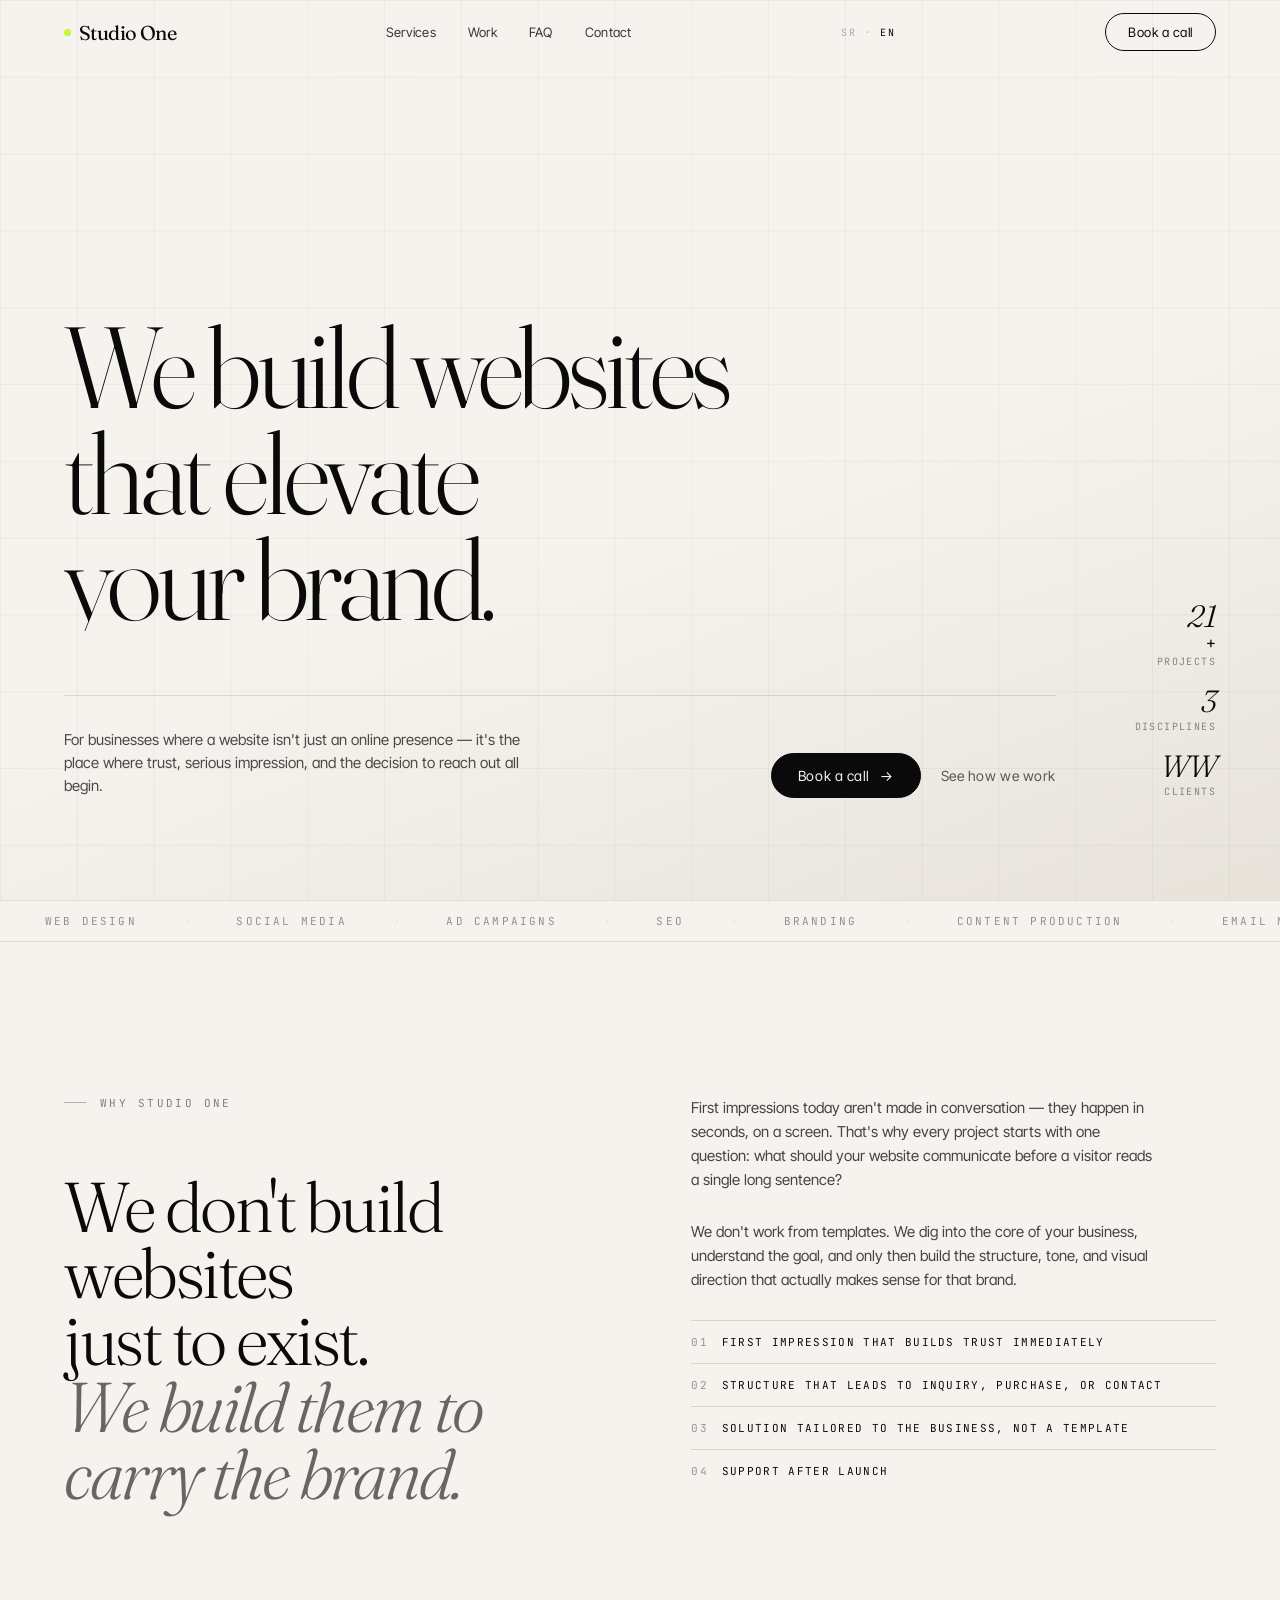
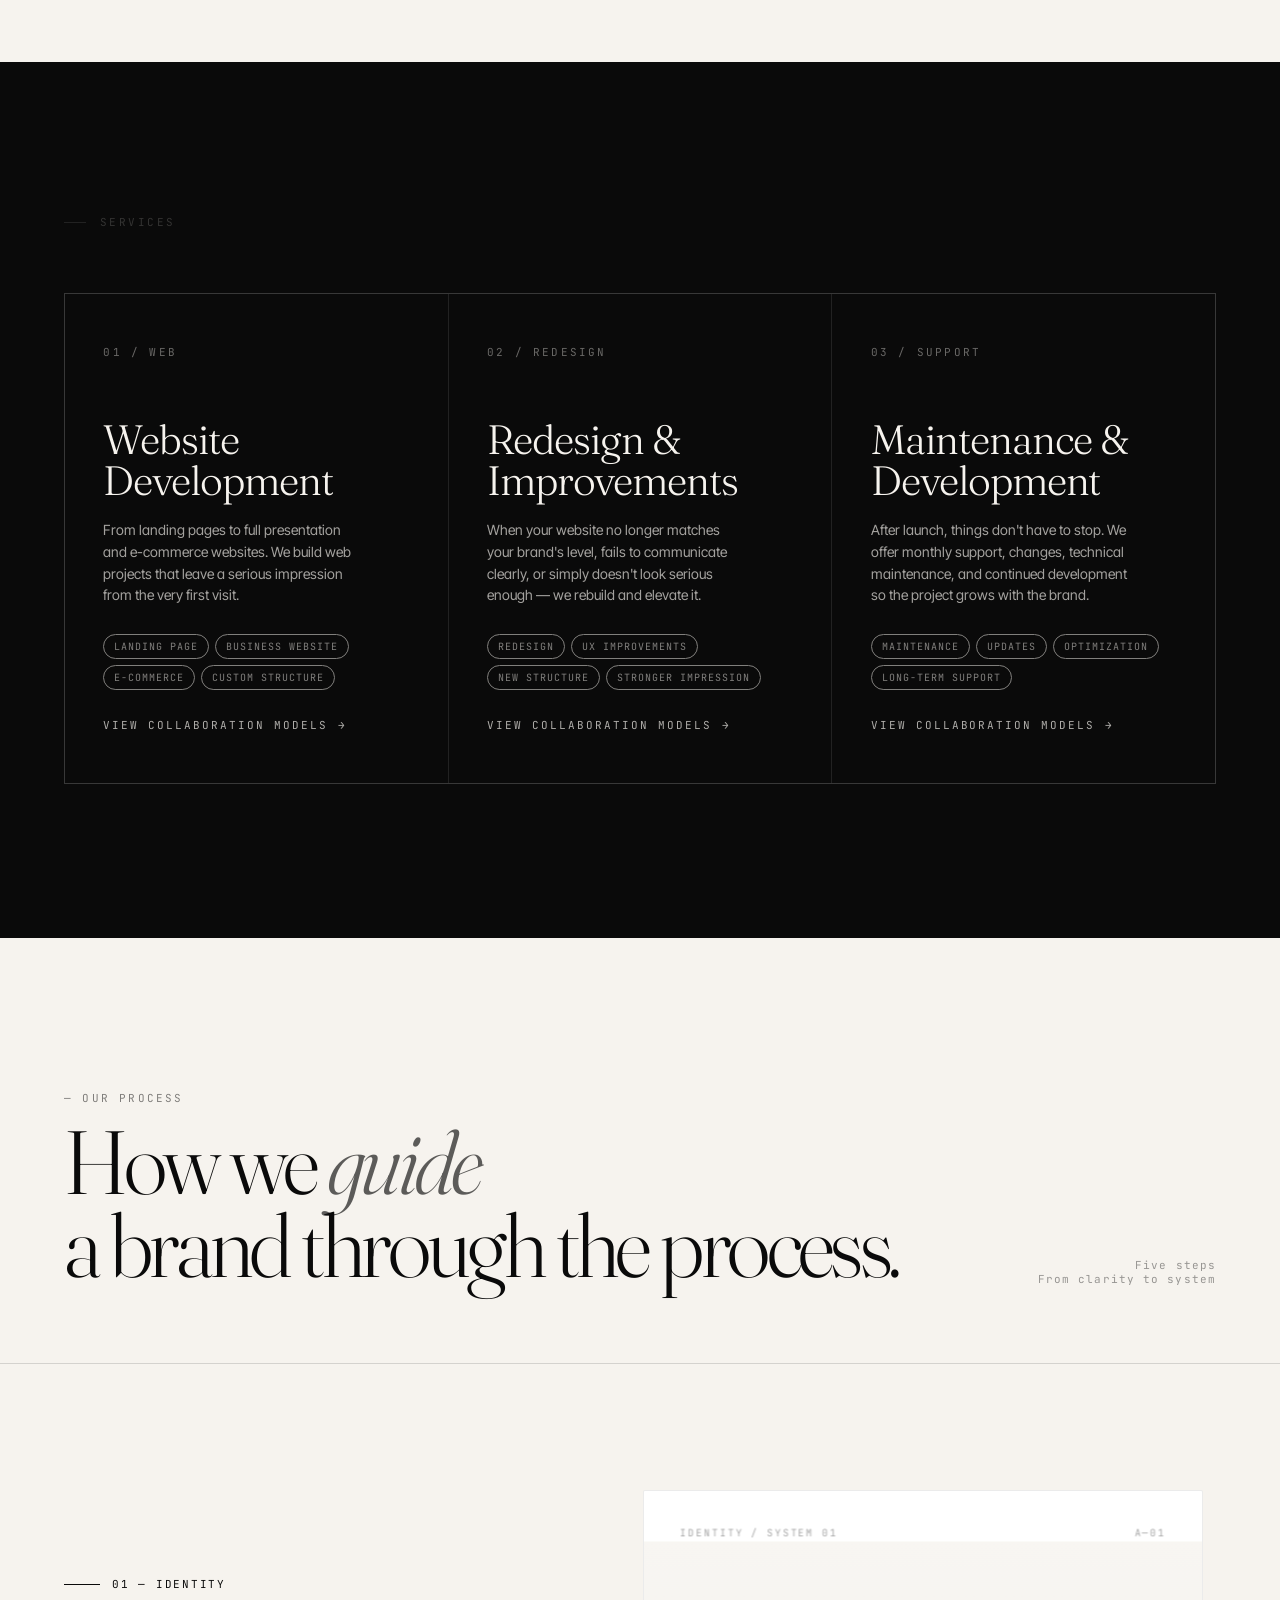
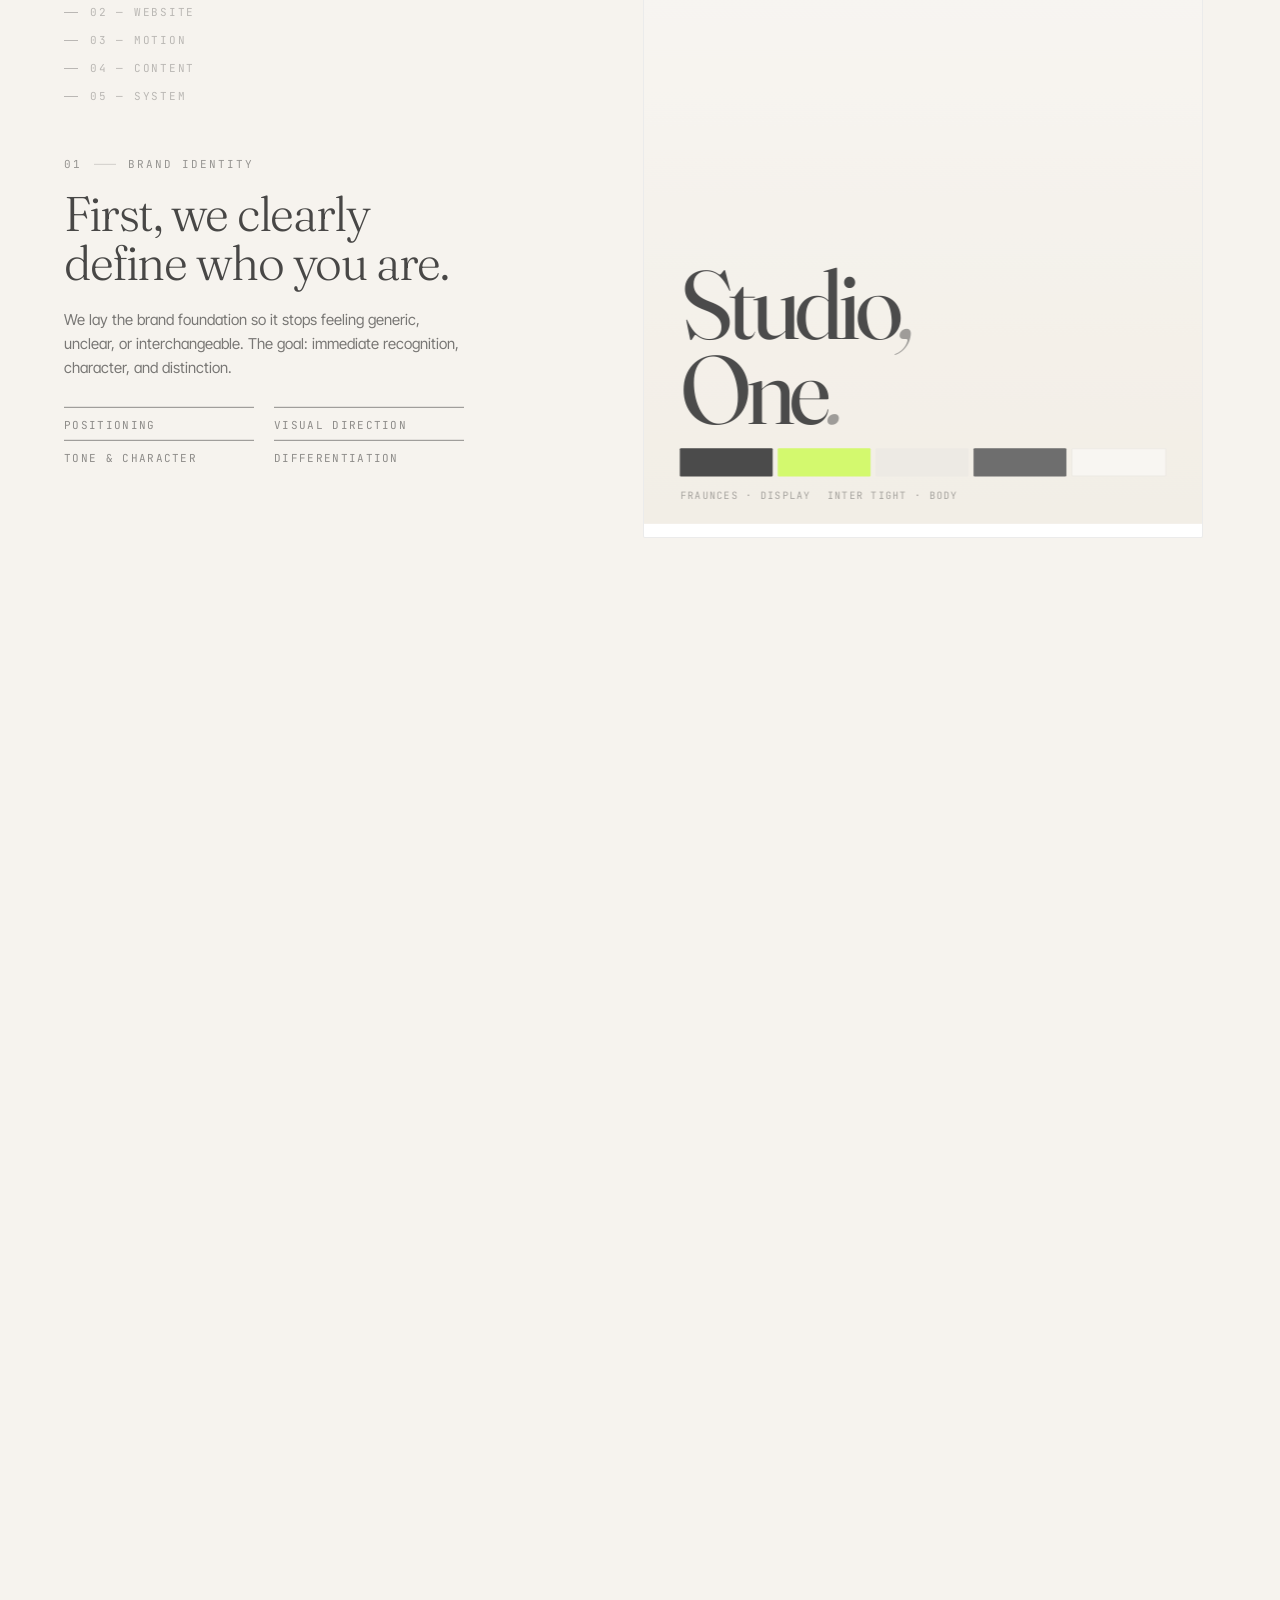
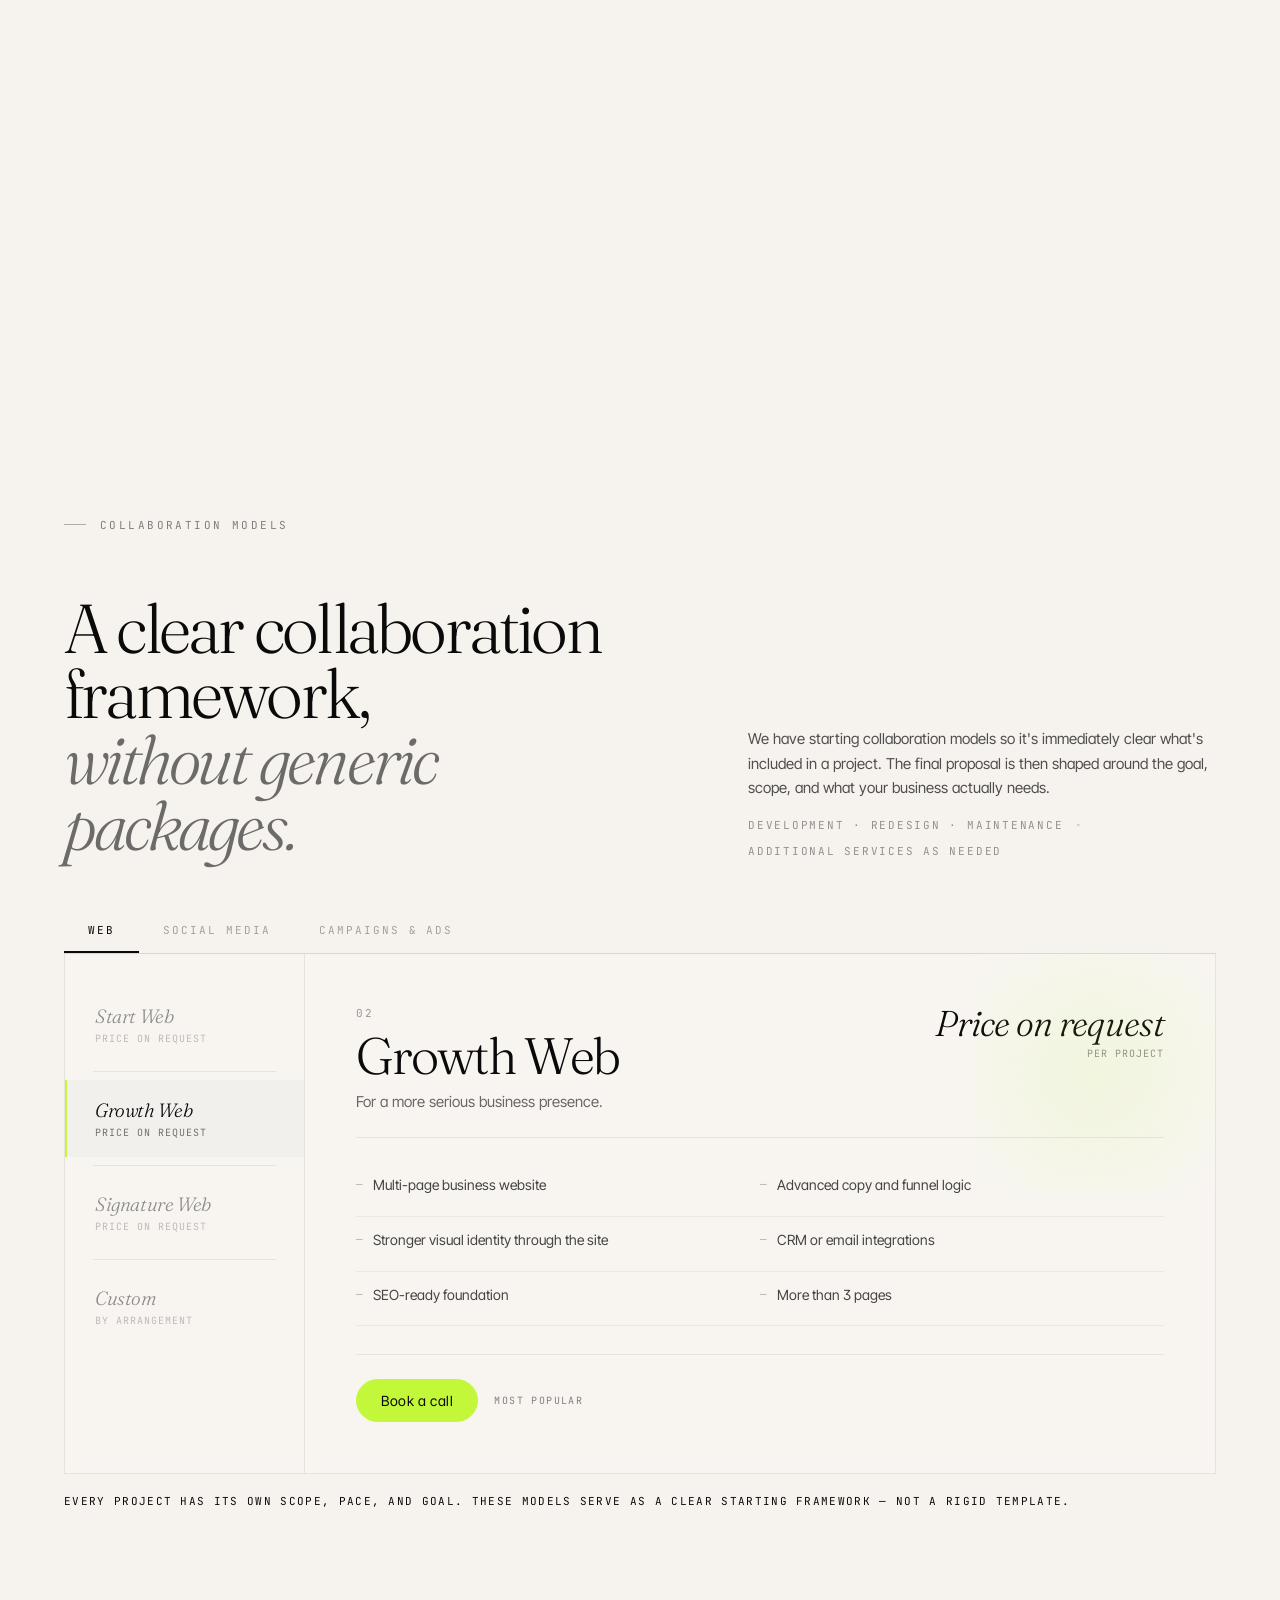
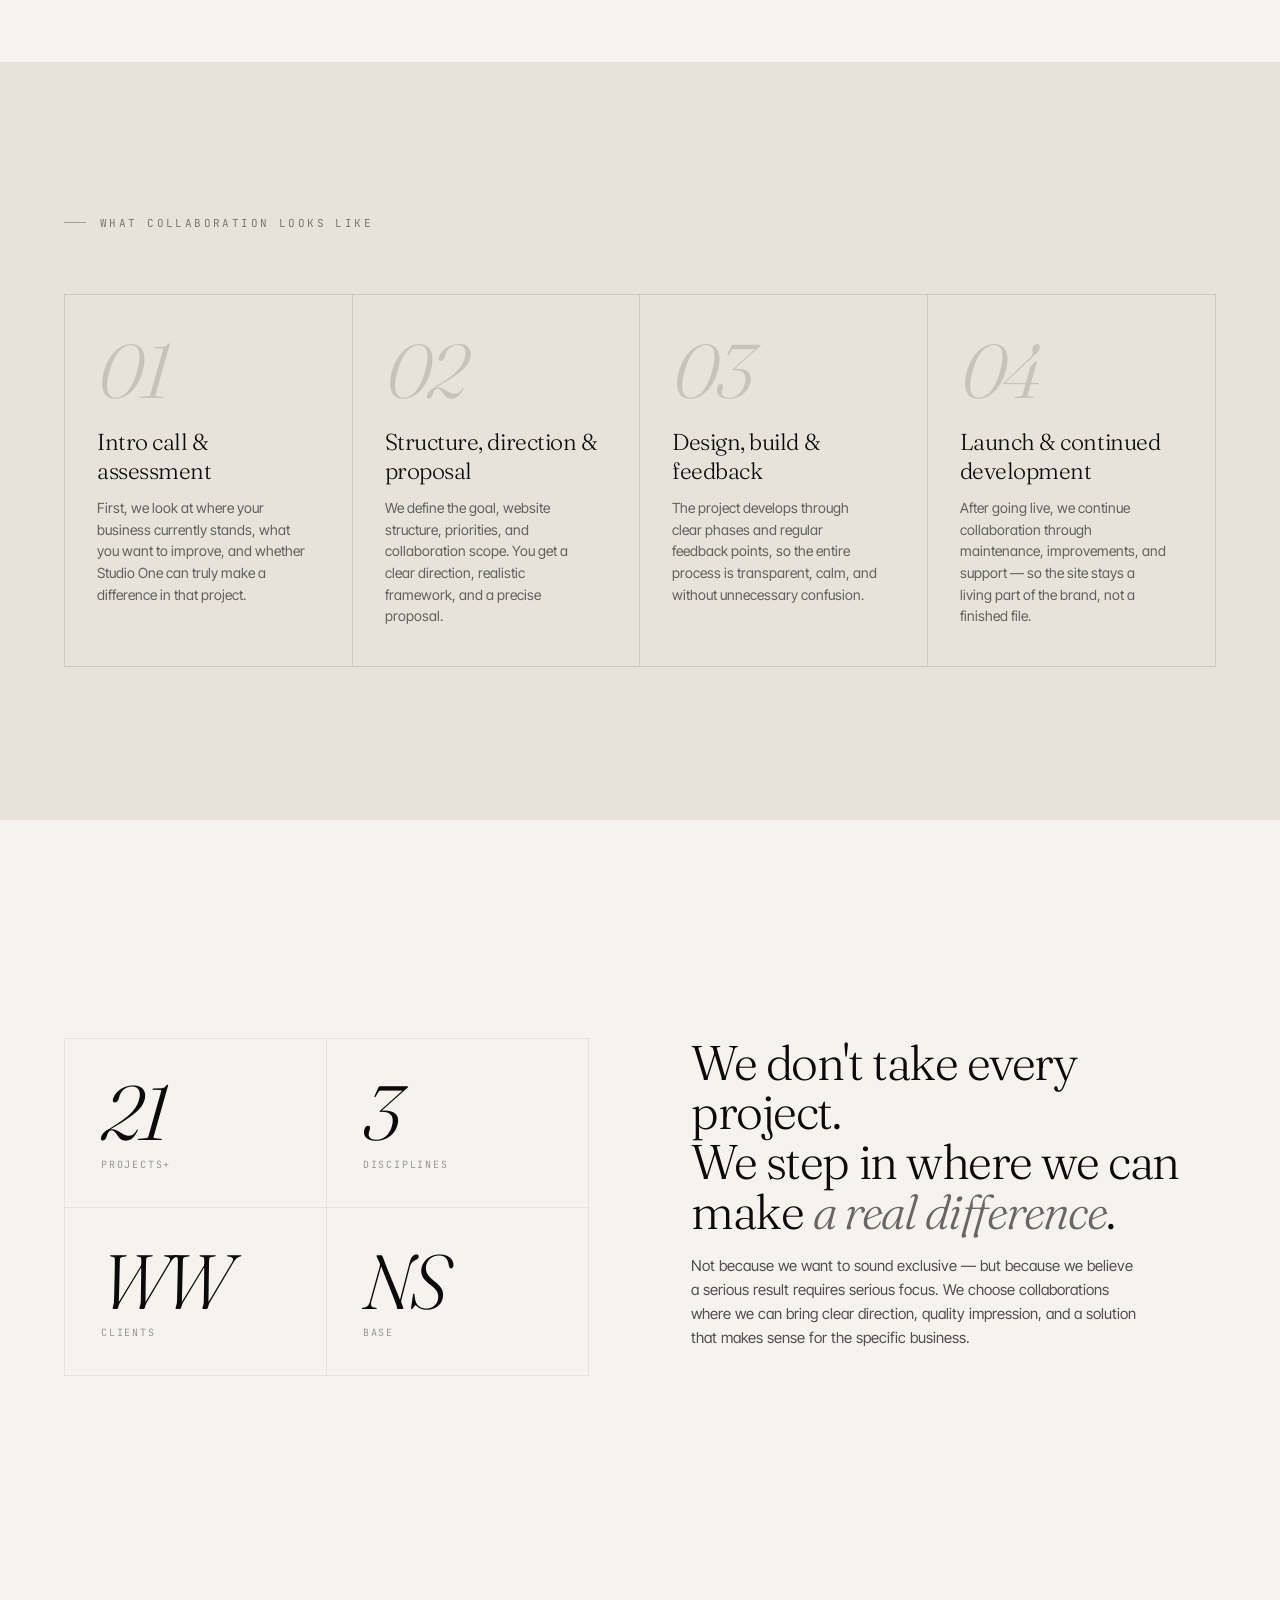
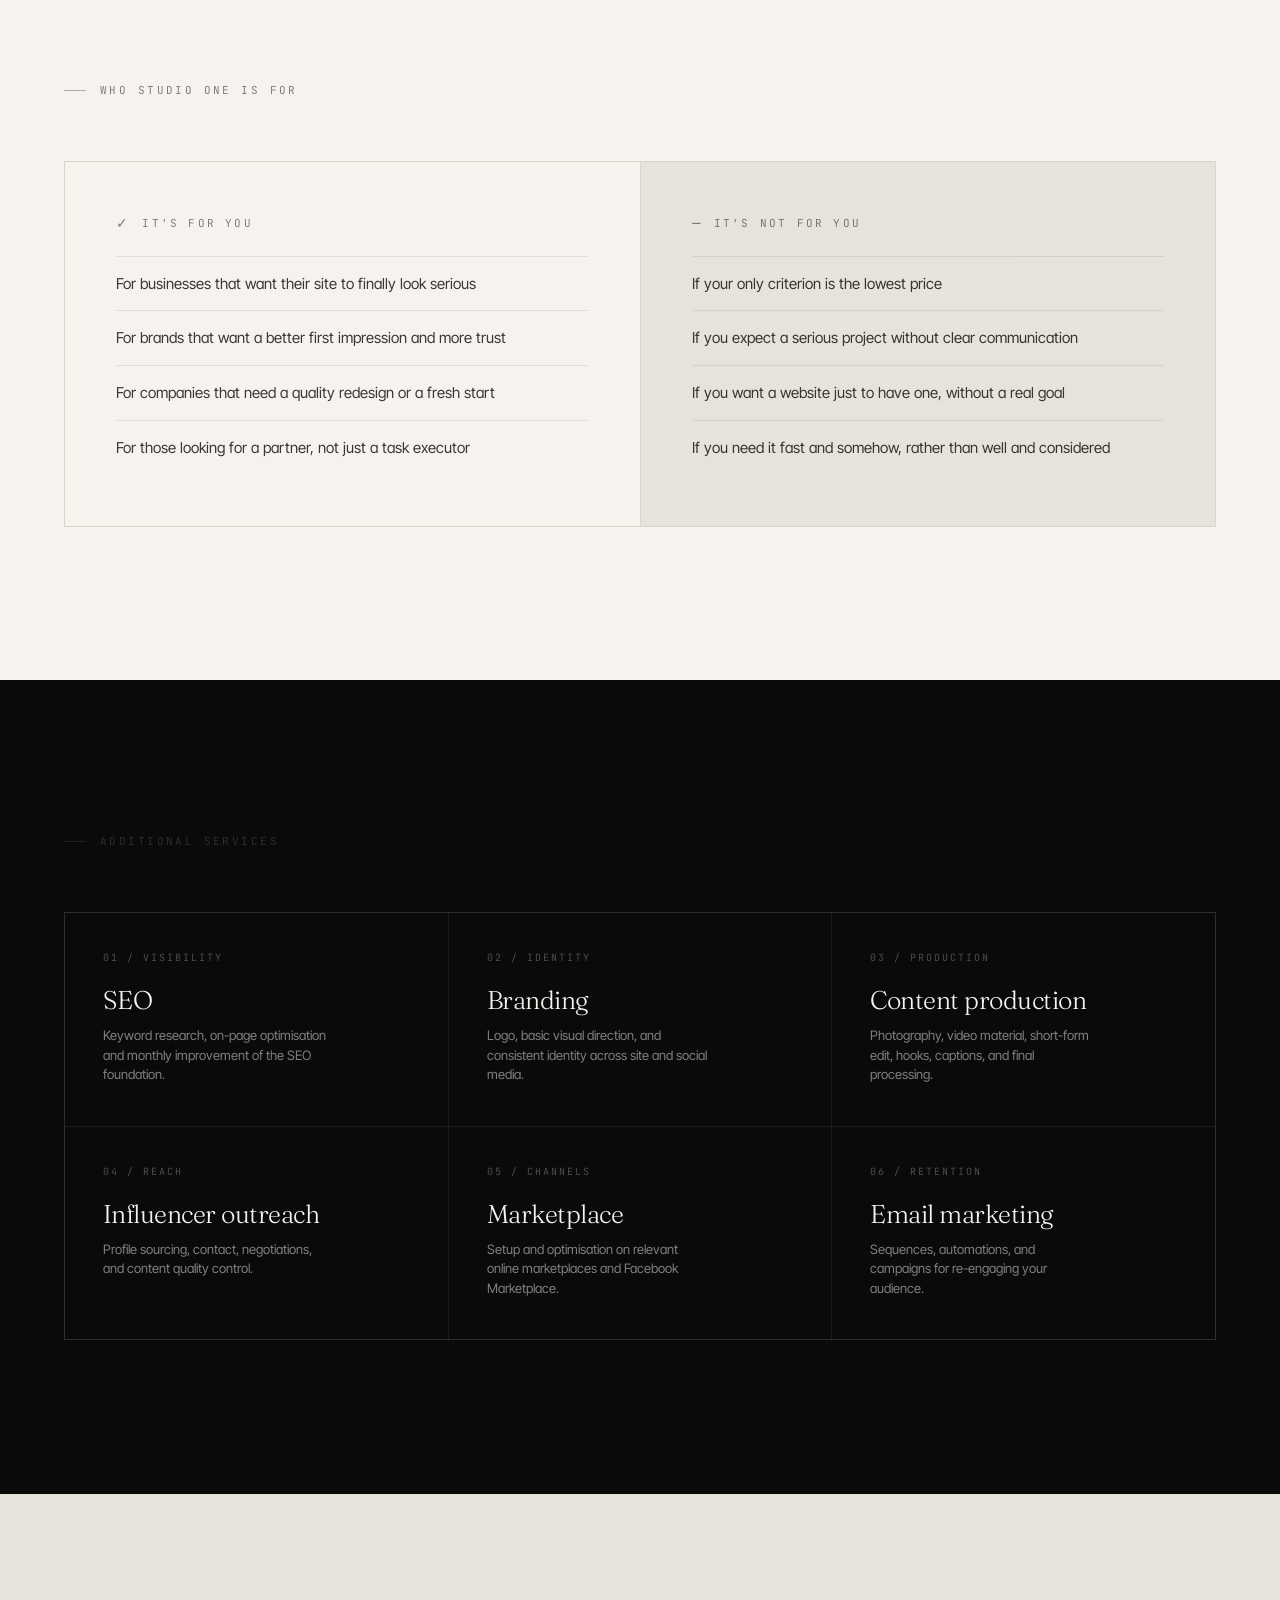
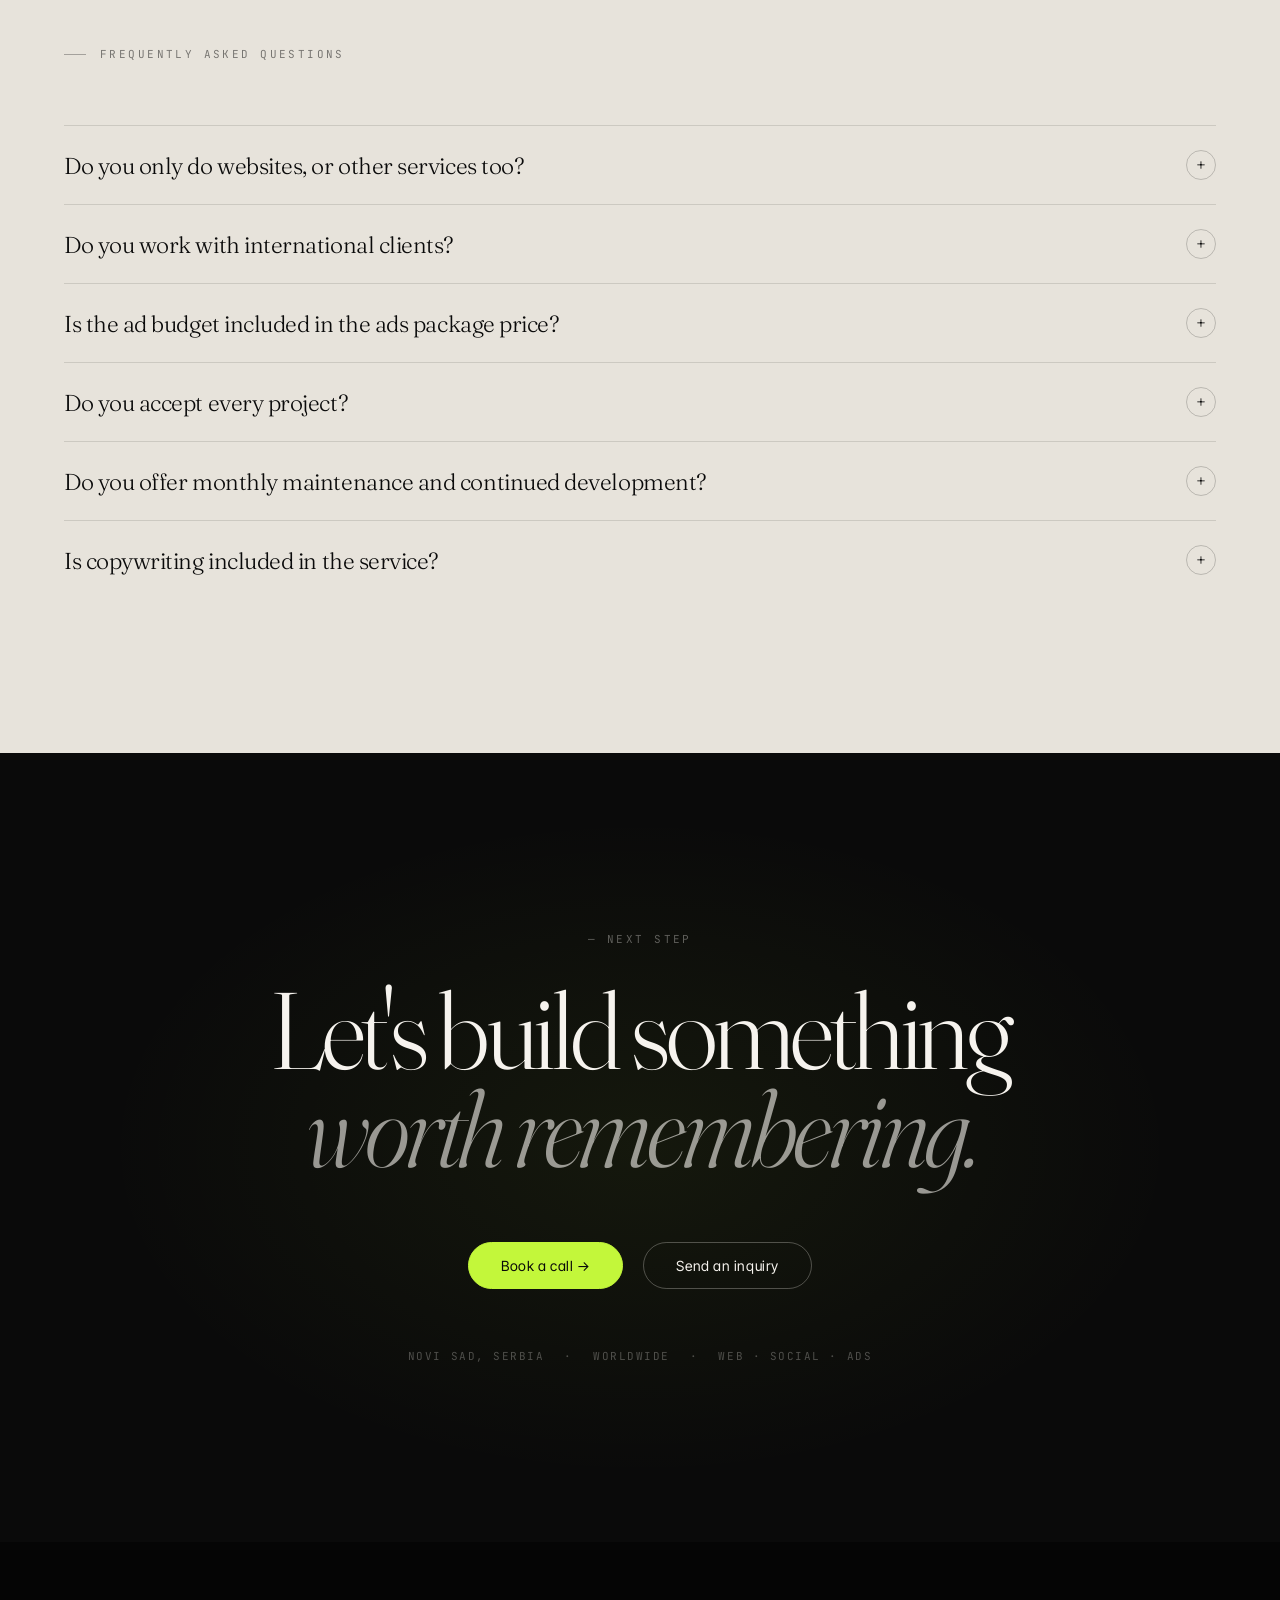
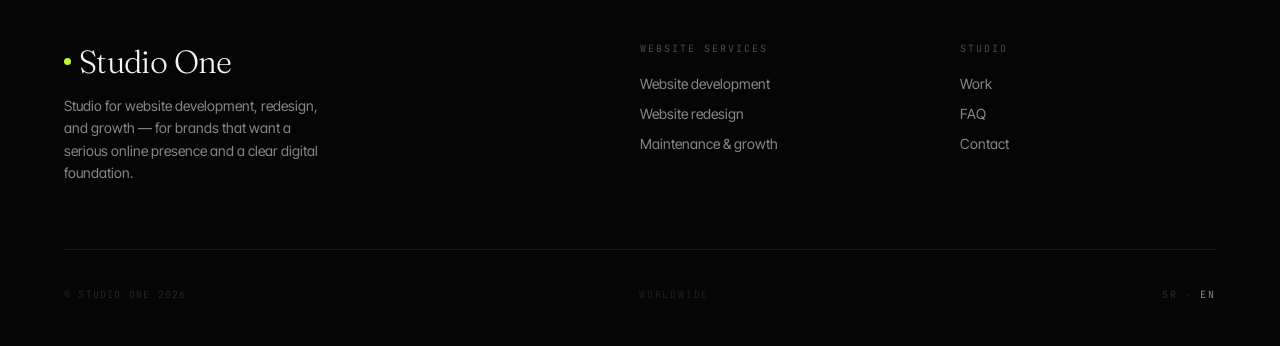
==== commit 2277df56: "update" ====
--- a/en/index.html
+++ b/en/index.html
@@ -41,7 +41,7 @@
     <div class="nav__lang">
       <a href="../index.html" class="nav__lang-item">SR</a>
       <span class="nav__lang-sep">·</span>
-      <a href="index.html" class="nav__lang-item is-active">EN</a>
+      <span class="nav__lang-item is-active" aria-current="true">EN</span>
     </div>
     <a href="pages/contact.html" class="nav__cta" data-cursor="book">Book a call</a>
     <button class="nav__burger" id="navBurger" aria-label="Menu">
@@ -57,7 +57,7 @@
       <div class="nav__mobile-lang">
       <a href="../index.html" class="nav__lang-item">SR</a>
       <span class="nav__lang-sep">·</span>
-      <a href="index.html" class="nav__lang-item is-active">EN</a>
+      <span class="nav__lang-item is-active" aria-current="true">EN</span>
     </div>
     <a href="pages/contact.html" class="nav__mobile-cta">Book a call →</a>
   </div>
@@ -628,7 +628,7 @@
         <div class="footer__lang">
           <a href="../index.html" class="footer__lang-item">SR</a>
           <span class="footer__lang-sep">·</span>
-          <a href="index.html" class="footer__lang-item is-active">EN</a>
+          <span class="footer__lang-item is-active" aria-current="true">EN</span>
         </div>
       </div>
     </div>
--- a/css/base.css
+++ b/css/base.css
@@ -117,9 +117,7 @@
   padding: 13px 26px; border-radius: 999px; border: 1px solid var(--ink);
   transition: background 250ms var(--ease), color 250ms var(--ease);
 }
-.btn-primary:hover { background: transparent; color: var(--ink); }
 .btn-arrow { display: inline-block; transition: transform 250ms var(--ease); }
-.btn-primary:hover .btn-arrow { transform: translateX(4px); }
 
 .btn-ghost {
   display: inline-flex; align-items: center; gap: 8px;
@@ -132,8 +130,6 @@
   transform: scaleX(0); transform-origin: left;
   transition: transform 300ms var(--ease);
 }
-.btn-ghost:hover { opacity: 1; }
-.btn-ghost:hover::after { transform: scaleX(1); }
 
 .btn-accent {
   display: inline-flex; align-items: center; gap: 10px;
@@ -142,7 +138,6 @@
   padding: 14px 32px; border-radius: 999px; border: 1px solid var(--accent);
   transition: background 250ms var(--ease), color 250ms var(--ease);
 }
-.btn-accent:hover { background: transparent; color: var(--accent); }
 
 .btn-outline-light {
   display: inline-flex; align-items: center; gap: 10px;
@@ -152,7 +147,6 @@
   border: 1px solid rgba(246,243,238,.28);
   transition: border-color 300ms var(--ease);
 }
-.btn-outline-light:hover { border-color: rgba(246,243,238,.7); }
 
 /* ── MARQUEE ──────────────────────────────── */
 .marquee {
@@ -200,3 +194,16 @@
 @media (max-width: 900px) {
   .manifesto__grid { grid-template-columns: 1fr; gap: 40px; }
 }
+
+/* ── Hover — pointer devices only ──────────────────────────
+   Touch devices must not fire hover states on tap.
+   Only real pointing devices (mouse / trackpad) match this.
+────────────────────────────────────────────────────────── */
+@media (hover: hover) and (pointer: fine) {
+  .btn-primary:hover { background: transparent; color: var(--ink); }
+  .btn-primary:hover .btn-arrow { transform: translateX(4px); }
+  .btn-ghost:hover { opacity: 1; }
+  .btn-ghost:hover::after { transform: scaleX(1); }
+  .btn-accent:hover { background: transparent; color: var(--accent); }
+  .btn-outline-light:hover { border-color: rgba(246,243,238,.7); }
+}
--- a/css/nav.css
+++ b/css/nav.css
@@ -27,15 +27,12 @@
   font-family: var(--font-sans); font-size: 13px; letter-spacing: .02em; opacity: .8;
 }
 .nav__links a { transition: opacity 200ms; }
-.nav__links a:hover { opacity: .45; }
 .nav__cta {
   font-family: var(--font-sans); font-size: 13px; letter-spacing: .04em;
   border: 1px solid var(--ink); padding: 10px 22px; border-radius: 999px;
   transition: background 250ms var(--ease), color 250ms var(--ease);
   white-space: nowrap;
 }
-.nav__cta:hover { background: var(--ink); color: var(--bone); }
-
 /* ── Language switcher ────────────────────── */
 .nav__lang {
   display: flex; align-items: center; gap: 7px;
@@ -44,7 +41,6 @@
 }
 .nav__lang-sep { opacity: .2; font-size: 11px; }
 .nav__lang-item { opacity: .3; transition: opacity 220ms var(--ease); }
-.nav__lang-item:hover { opacity: .7; }
 .nav__lang-item.is-active { opacity: 1; }
 
 /* ── Active nav link ──────────────────────── */
@@ -68,11 +64,6 @@
 body[data-dark-hero] .nav:not(.is-scrolled) .nav__cta {
   border-color: rgba(246,243,238,.45);
   color: var(--bone);
-}
-body[data-dark-hero] .nav:not(.is-scrolled) .nav__cta:hover {
-  background: var(--bone);
-  color: var(--ink);
-  border-color: var(--bone);
 }
 body[data-dark-hero] .nav:not(.is-scrolled) .nav__burger span {
   background: var(--bone);
@@ -108,7 +99,6 @@
 }
 .nav__mobile.is-open { opacity: 1; pointer-events: auto; }
 .nav__mobile a { transition: opacity 200ms; }
-.nav__mobile a:hover { opacity: .5; }
 .nav__mobile-cta { color: var(--accent); }
 
 @media (max-width: 768px) {
@@ -132,6 +122,22 @@
   transition: opacity 220ms var(--ease);
   font-size: 11px;
 }
-.nav__mobile-lang .nav__lang-item:hover { opacity: .7; }
 .nav__mobile-lang .nav__lang-item.is-active { opacity: 1; }
 .nav__mobile-lang .nav__lang-sep { opacity: .2; }
+
+/* ── Hover — pointer devices only ──────────────────────────
+   Touch devices must not fire hover states on tap.
+   Only real pointing devices (mouse / trackpad) match this.
+────────────────────────────────────────────────────────── */
+@media (hover: hover) and (pointer: fine) {
+  .nav__links a:hover { opacity: .45; }
+  .nav__cta:hover { background: var(--ink); color: var(--bone); }
+  .nav__lang-item:hover { opacity: .7; }
+  body[data-dark-hero] .nav:not(.is-scrolled) .nav__cta:hover {
+    background: var(--bone);
+    color: var(--ink);
+    border-color: var(--bone);
+  }
+  .nav__mobile a:hover { opacity: .5; }
+  .nav__mobile-lang .nav__lang-item:hover { opacity: .7; }
+}
--- a/css/wwd.css
+++ b/css/wwd.css
@@ -39,15 +39,15 @@
    Total outer = 100vh + 450vh = 550vh       */
 .wwd-outer {
   position: relative;
-  height: calc(100vh + 500vh);
-  /* 100vh = sticky element height,
-     500vh = 5 steps × 100vh each           */
+  height: calc(100svh + 500svh);
+  /* 100svh = sticky element height (small viewport — iOS safe),
+     500svh = 5 steps × 100svh each                             */
 }
 
 /* ── Sticky panel pins to viewport ───────── */
 .wwd-sticky {
   position: sticky; top: 0;
-  height: 100vh; overflow: hidden;
+  height: 100svh; overflow: hidden;
   display: grid;
   grid-template-columns: minmax(0, 5fr) minmax(0, 6fr);
   gap: clamp(40px, 6vw, 96px);
--- a/css/packages.css
+++ b/css/packages.css
@@ -18,7 +18,6 @@
   white-space: nowrap;
 }
 .pkg-cat.is-active { opacity: 1; border-bottom-color: var(--ink); }
-.pkg-cat:hover:not(.is-active) { opacity: .65; }
 
 /* ── Layout: selector left + detail right ─── */
 .pkg-layout {
@@ -52,7 +51,6 @@
   font-family: var(--font-mono); font-size: 10px;
   letter-spacing: .1em; text-transform: uppercase; opacity: .55;
 }
-.pkg-sel__item:hover { opacity: .75; }
 .pkg-sel__item.is-active {
   opacity: 1;
   border-left-color: var(--ink);
@@ -136,11 +134,9 @@
   border: 1px solid var(--ink); padding: 12px 24px; border-radius: 999px;
   transition: background 250ms var(--ease), color 250ms var(--ease);
 }
-.pkg-d__cta:hover { background: var(--ink); color: var(--bone); }
 .pkg-d__cta--accent {
   background: var(--accent); border-color: var(--accent); color: var(--ink);
 }
-.pkg-d__cta--accent:hover { background: transparent; color: var(--accent); border-color: var(--accent); }
 .pkg-d__badge {
   font-family: var(--font-mono); font-size: 10px;
   letter-spacing: .14em; text-transform: uppercase; opacity: .5;
@@ -254,3 +250,14 @@
     justify-self: start;
   }
 }
+
+/* ── Hover — pointer devices only ──────────────────────────
+   Touch devices must not fire hover states on tap.
+   Only real pointing devices (mouse / trackpad) match this.
+────────────────────────────────────────────────────────── */
+@media (hover: hover) and (pointer: fine) {
+  .pkg-cat:hover:not(.is-active) { opacity: .65; }
+  .pkg-sel__item:hover { opacity: .75; }
+  .pkg-d__cta:hover { background: var(--ink); color: var(--bone); }
+  .pkg-d__cta--accent:hover { background: transparent; color: var(--accent); border-color: var(--accent); }
+}
--- a/css/services.css
+++ b/css/services.css
@@ -25,8 +25,6 @@
   transition: transform 480ms var(--ease);
   z-index: 0;
 }
-.svc-card:hover::before { transform: scaleY(1); }
-.svc-card:hover { color: var(--ink); }
 .svc-card > * { position: relative; z-index: 1; }
 
 .svc-card__n {
@@ -58,9 +56,18 @@
   display: flex; align-items: center; gap: 10px; opacity: .7;
 }
 .svc-card__link::after { content: "→"; transition: transform 250ms var(--ease); }
-.svc-card:hover .svc-card__link::after { transform: translateX(4px); }
 
 @media (max-width: 900px) {
   .services__grid { grid-template-columns: 1fr; }
   .svc-card { padding: clamp(28px,5vw,48px) 24px; }
 }
+
+/* ── Hover — pointer devices only ──────────────────────────
+   Touch devices must not fire hover states on tap.
+   Only real pointing devices (mouse / trackpad) match this.
+────────────────────────────────────────────────────────── */
+@media (hover: hover) and (pointer: fine) {
+  .svc-card:hover::before { transform: scaleY(1); }
+  .svc-card:hover { color: var(--ink); }
+  .svc-card:hover .svc-card__link::after { transform: translateX(4px); }
+}
--- a/css/misc.css
+++ b/css/misc.css
@@ -106,7 +106,6 @@
   border-bottom: 3px solid transparent;
   transition: border-color 300ms var(--ease), background 300ms var(--ease);
 }
-.addl__card:hover { background: #141413; border-bottom-color: var(--accent); }
 .addl__n {
   font-family: var(--font-mono); font-size: 10px;
   letter-spacing: .2em; text-transform: uppercase; opacity: .28; margin-bottom: 20px;
@@ -212,7 +211,6 @@
 }
 .footer__links { display: flex; flex-direction: column; gap: 10px; }
 .footer__links a { font-size: 14px; transition: color 200ms; }
-.footer__links a:hover { color: var(--bone); }
 .footer__bottom {
   display: flex; justify-content: space-between; align-items: center;
   font-family: var(--font-mono); font-size: 10px;
@@ -228,7 +226,16 @@
 }
 .footer__lang-sep { opacity: .2; font-size: 11px; }
 .footer__lang-item { opacity: .3; transition: opacity 220ms var(--ease); }
-.footer__lang-item:hover { opacity: .7; }
 .footer__lang-item.is-active { opacity: 1; }
 @media (max-width: 900px) { .footer__top { grid-template-columns: 1fr 1fr; gap: 32px; } }
 @media (max-width: 560px) { .footer__top { grid-template-columns: 1fr; } }
+
+/* ── Hover — pointer devices only ──────────────────────────
+   Touch devices must not fire hover states on tap.
+   Only real pointing devices (mouse / trackpad) match this.
+────────────────────────────────────────────────────────── */
+@media (hover: hover) and (pointer: fine) {
+  .addl__card:hover { background: #141413; border-bottom-color: var(--accent); }
+  .footer__links a:hover { color: var(--bone); }
+  .footer__lang-item:hover { opacity: .7; }
+}
--- a/css/responsive.css
+++ b/css/responsive.css
@@ -32,6 +32,15 @@
   top: 64px;
 }
 
+/*
+   Prevent horizontal overflow caused by animated/clipped
+   hero elements and wide inline elements on small screens.
+*/
+html,
+body {
+  overflow-x: hidden;
+}
+
 
 /* ──────────────────────────────────────────────────────────
    TABLET  768–1199px
@@ -110,21 +119,38 @@
     padding: 0 20px;
   }
 
-  /* Mobile menu — premium full-screen overlay refinements */
+  /* Mobile menu — premium left-aligned editorial layout */
+  /*
+     nav.css defaults to align-items:center; justify-content:center.
+     On mobile we switch to top-left layout: items read left-aligned
+     from below the nav bar, CTA separated at the bottom.
+  */
   .nav__mobile {
-    gap: 22px;
+    align-items: flex-start;
+    justify-content: flex-start;
+    padding: 88px var(--gutter) clamp(32px,7vw,56px);
+    gap: clamp(8px,3vw,18px);
     font-size: clamp(28px,8vw,40px);
-    padding: 0 var(--gutter);
+  }
+  /*
+     iOS Safari: `body { overflow: hidden }` alone does not prevent
+     scroll-through on the background page when the overlay is open.
+     `touch-action: none` on the open overlay blocks touch-scroll events
+     from reaching the underlying document.
+  */
+  .nav__mobile.is-open {
+    touch-action: none;
   }
   .nav__mobile-cta {
     font-size: 16px;
-    margin-top: 8px;
+    margin-top: 16px;
     letter-spacing: .01em;
     font-family: var(--font-sans);
     opacity: .75;
   }
   .nav__mobile-lang {
-    margin-top: 4px;
+    margin-top: 8px;
+    font-size: 10px;
   }
 
 
@@ -155,7 +181,7 @@
     padding: 11px 0;
   }
   .marquee__i {
-    font-size: 9px;
+    font-size: 10px;
     padding: 0 clamp(16px,4vw,32px);
   }
 
@@ -168,7 +194,7 @@
     font-size: 15px;
   }
   .manifesto__list li {
-    font-size: 9px;
+    font-size: 11px;
     padding: 12px 0;
   }
 
@@ -181,8 +207,102 @@
     font-size: clamp(24px,7vw,36px);
   }
 
-  /* ── WwD ──────────────────────────────────── */
-  /* Complete fallback already in wwd.css at 960px — no overrides needed */
+  /* ── WwD — horizontal swipe cards ────────── */
+  /*
+     Replaces the wwd.css 960px stacked-blocks fallback with a
+     horizontally scrollable snap-card rail at ≤767px.
+     Desktop sticky experience (≥961px) is untouched.
+  */
+
+  /* Release the overflow: hidden clip so the full-bleed rail works */
+  .wwd-sticky {
+    overflow: visible;
+  }
+
+  /* Dots: horizontal tappable step row */
+  .wwd__dots {
+    display: flex;
+    flex-direction: row;
+    flex-wrap: nowrap;
+    overflow-x: auto;
+    scrollbar-width: none;
+    gap: 0;
+    height: auto;
+    margin-bottom: clamp(20px,4vw,32px);
+  }
+  .wwd__dots::-webkit-scrollbar { display: none; }
+
+  .wwd__dot {
+    flex-shrink: 0;
+    flex-direction: column;
+    align-items: flex-start;
+    gap: 5px;
+    padding-right: clamp(18px,4vw,28px);
+    font-size: 9px;
+    cursor: pointer;
+  }
+  .wwd__dot-line {
+    width: 16px;
+    transition: width 300ms var(--ease);
+  }
+  .wwd__dot.is-active .wwd__dot-line { width: 28px; }
+
+  /*
+     Panels rail: full-bleed horizontal snap-scroll container.
+     Negative margin breaks out of the parent gutter; padding
+     restores the left breathing room and the ::after spacer
+     fixes the iOS WebKit padding-right drop at the trailing edge.
+  */
+  .wwd__panels {
+    display: flex;
+    overflow-x: scroll;
+    scroll-snap-type: x mandatory;
+    -webkit-overflow-scrolling: touch;
+    scrollbar-width: none;
+    margin: 0 calc(-1 * var(--gutter));
+    padding: 0 var(--gutter);
+    gap: 12px;
+    min-height: auto;
+  }
+  .wwd__panels::-webkit-scrollbar { display: none; }
+  .wwd__panels::after {
+    content: '';
+    flex-shrink: 0;
+    width: var(--gutter);
+  }
+
+  /* Each panel = snap card */
+  .wwd__panel {
+    flex-shrink: 0;
+    width: 82vw;
+    scroll-snap-align: start;
+    position: relative !important;
+    opacity: 1 !important;
+    transform: none !important;
+    pointer-events: auto !important;
+    visibility: visible !important;
+    z-index: 1 !important;
+    padding: clamp(28px,5vw,40px) clamp(18px,4vw,24px) !important;
+    border: 1px solid rgba(10,10,10,.1) !important;
+  }
+
+  /* Panel typography */
+  .wwd__panel-title {
+    font-size: clamp(22px,6vw,32px);
+  }
+  .wwd__panel-body {
+    font-size: 14px;
+    max-width: 100%;
+    margin-bottom: 20px;
+  }
+  .wwd__micro {
+    grid-template-columns: 1fr 1fr;
+    gap: 8px 12px;
+  }
+  .wwd__micro li {
+    font-size: 10px;
+    padding-top: 8px;
+  }
 
   /* ── Packages ─────────────────────────────── */
   /* Layout already stacks at 900px via packages.css */
@@ -195,10 +315,20 @@
     flex-wrap: nowrap;
   }
   .pkg-cats::-webkit-scrollbar { display: none; }
+  /*
+     WebKit (iOS Safari) drops the right-side padding on scrollable flex
+     containers. The ::after spacer restores the visual breathing room
+     at the trailing edge when the user scrolls to the last item.
+  */
+  .pkg-cats::after {
+    content: '';
+    flex-shrink: 0;
+    width: var(--gutter);
+  }
   .pkg-cat {
     flex-shrink: 0;
     padding: 14px 18px;
-    font-size: 9px;
+    font-size: 11px;
   }
   .pkg-sel {
     overflow-x: auto;
@@ -251,9 +381,18 @@
     font-size: 16px;
     flex-shrink: 0;
   }
-  /* Increase max-height so long answers don't clip on mobile */
+  /*
+     Use a fast ease-out transition so the accordion feels snappy
+     even with a large max-height ceiling. Without this, the default
+     500ms ease (slow-start) causes visible "dead time" on close when
+     max-height is set much higher than the actual content height.
+  */
+  .faq__a {
+    transition: max-height 280ms ease-out;
+  }
+  /* Increase max-height ceiling — prevents long answers from clipping */
   .faq__item.is-open .faq__a {
-    max-height: 400px;
+    max-height: 800px;
   }
 
   /* ── CTA band ─────────────────────────────── */
@@ -313,8 +452,14 @@
     height: 46px;
     gap: 16px;
   }
+  /* WebKit scroll-container trailing-edge spacer */
+  .svc-nav__inner::after {
+    content: '';
+    flex-shrink: 0;
+    width: var(--gutter);
+  }
   .svc-nav__item {
-    font-size: 9px;
+    font-size: 10px;
     letter-spacing: .12em;
   }
 
@@ -396,8 +541,14 @@
   /* ── Filter bar ───────────────────────────── */
   .filter__tab {
     padding: 20px 0;
-    font-size: 9px;
+    font-size: 10px;
     margin-right: clamp(20px,5vw,40px);
+  }
+  /* Same WebKit scroll-container right-padding fix as pkg-cats */
+  .radovi-filter::after {
+    content: '';
+    flex-shrink: 0;
+    width: var(--gutter);
   }
 
   /* ── Grid ─────────────────────────────────── */
@@ -409,7 +560,7 @@
     font-size: clamp(22px,7vw,36px);
   }
   .proj-card__cta {
-    font-size: 9px;
+    font-size: 10px;
   }
 
 
@@ -468,9 +619,10 @@
     font-size: 16px;
     flex-shrink: 0;
   }
-  /* Increase max-height for mobile (more text wrapping) */
+  /* Large ceiling so no answer clips (even multi-paragraph EN answers).
+     The fast ease-out transition set on .faq__a above keeps it snappy. */
   .faq-body .faq__item.is-open .faq__a {
-    max-height: 600px;
+    max-height: 1500px;
   }
 
   /* ── FAQ CTA ──────────────────────────────── */
@@ -490,7 +642,11 @@
   /* ══ KONTAKT PAGE ═══════════════════════════════════════ */
 
   /* ── Hero ─────────────────────────────────── */
-  /* Already 1col at 900px via kontakt.css */
+  /*
+     kontakt.css and faq-page.css both hardcode calc(64px + ...)
+     for top padding. On mobile the nav shrinks to 56px, so we
+     correct here to avoid ~8px of extra dead space.
+  */
   .kontakt-hero {
     padding-top: calc(56px + clamp(36px,6vw,52px));
     padding-bottom: clamp(36px,5vw,56px);
@@ -513,8 +669,12 @@
     margin-bottom: clamp(24px,5vw,36px);
   }
   .kontakt-field__label {
-    font-size: 9px;
+    font-size: 11px;   /* match --t-xs token; 9px was unreadably small */
     letter-spacing: .18em;
+  }
+  /* Validation error message: also bump from component's 9px to 11px */
+  .kontakt-field__error {
+    font-size: 11px;
   }
   /* Row already 1col at 600px via kontakt.css */
 
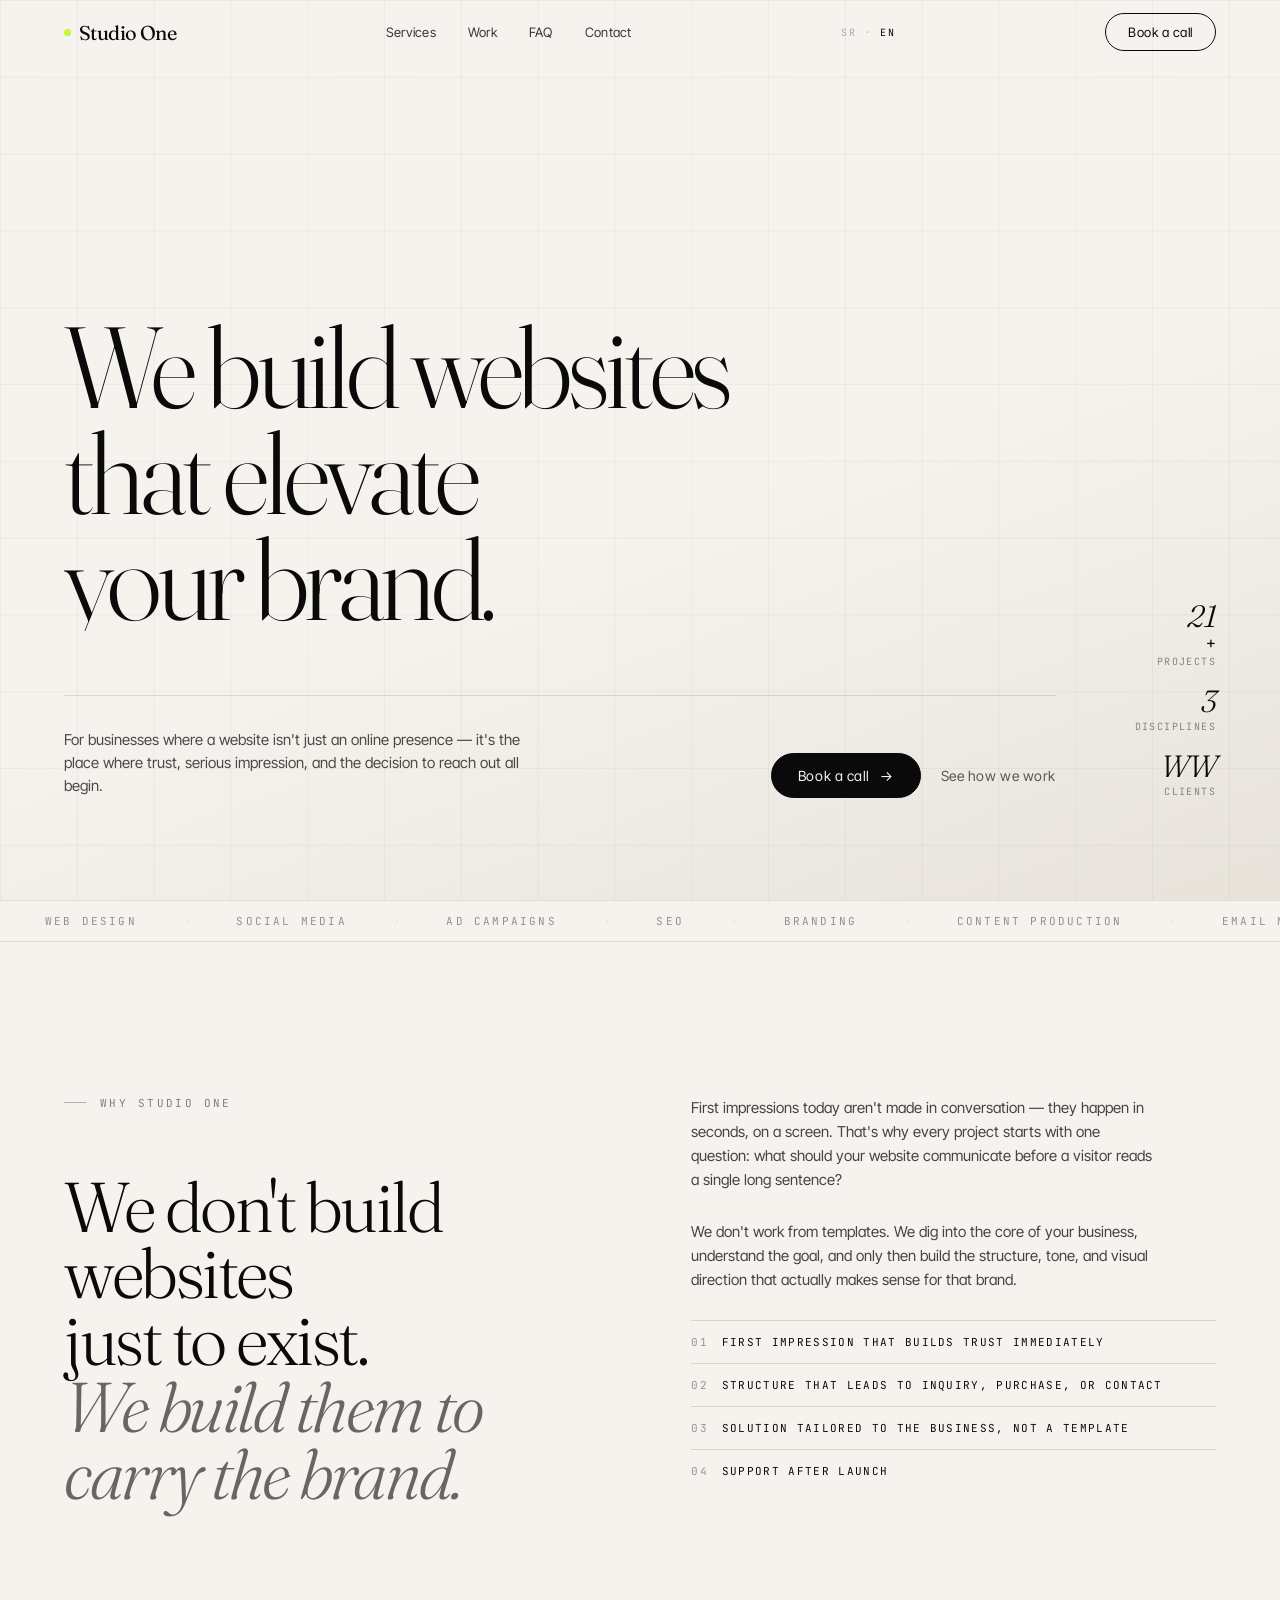
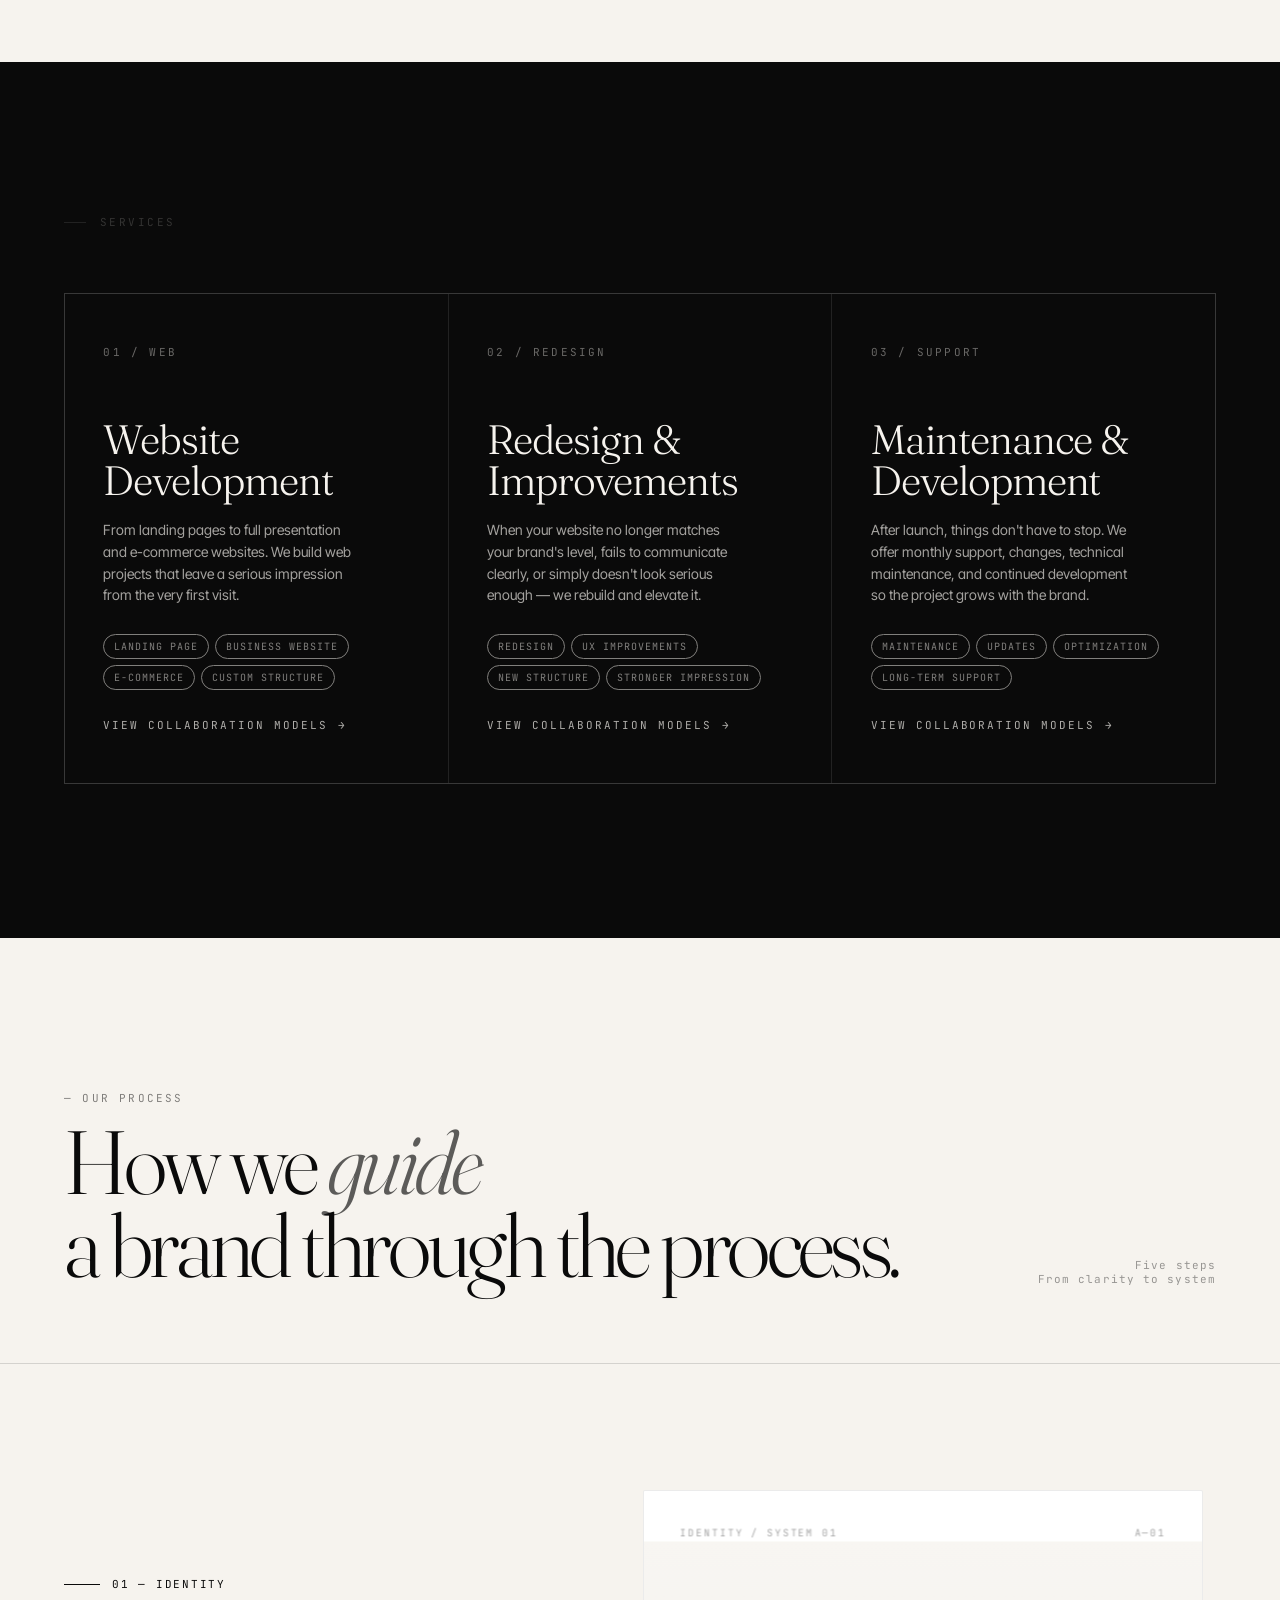
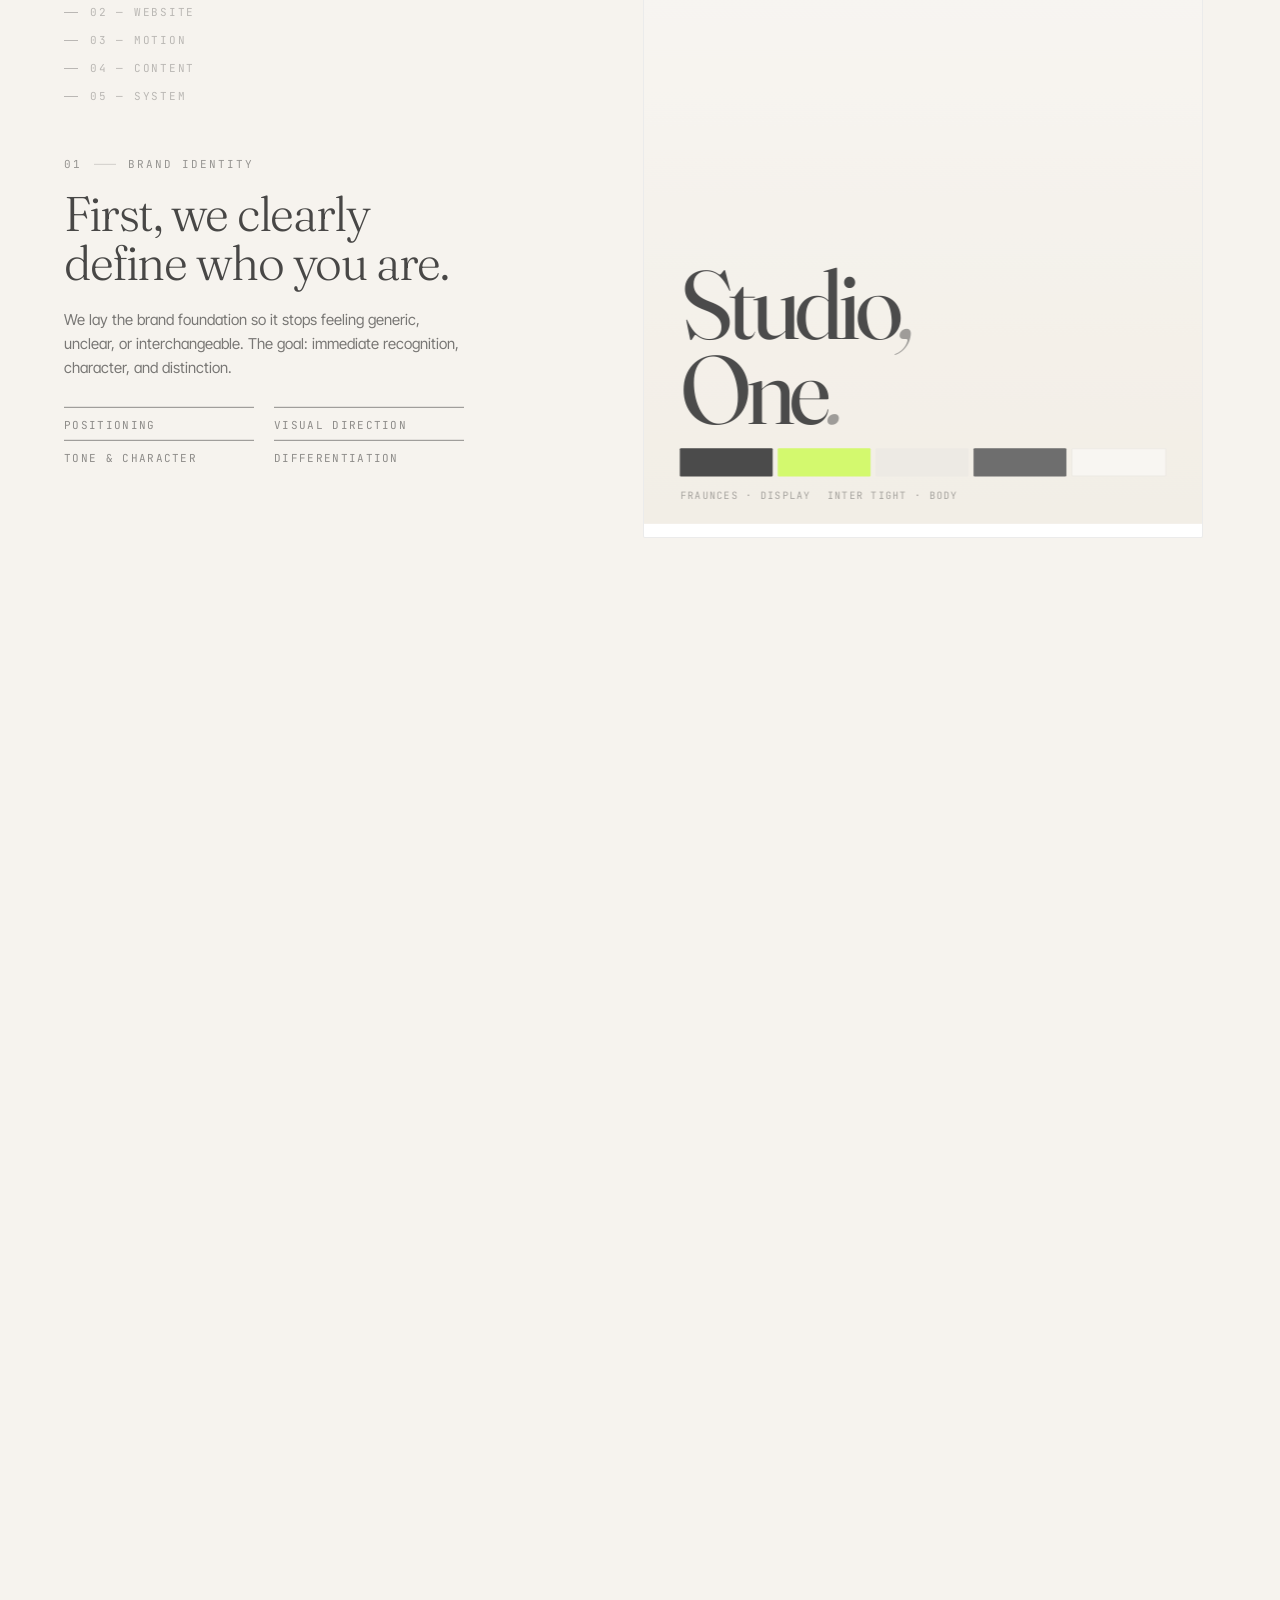
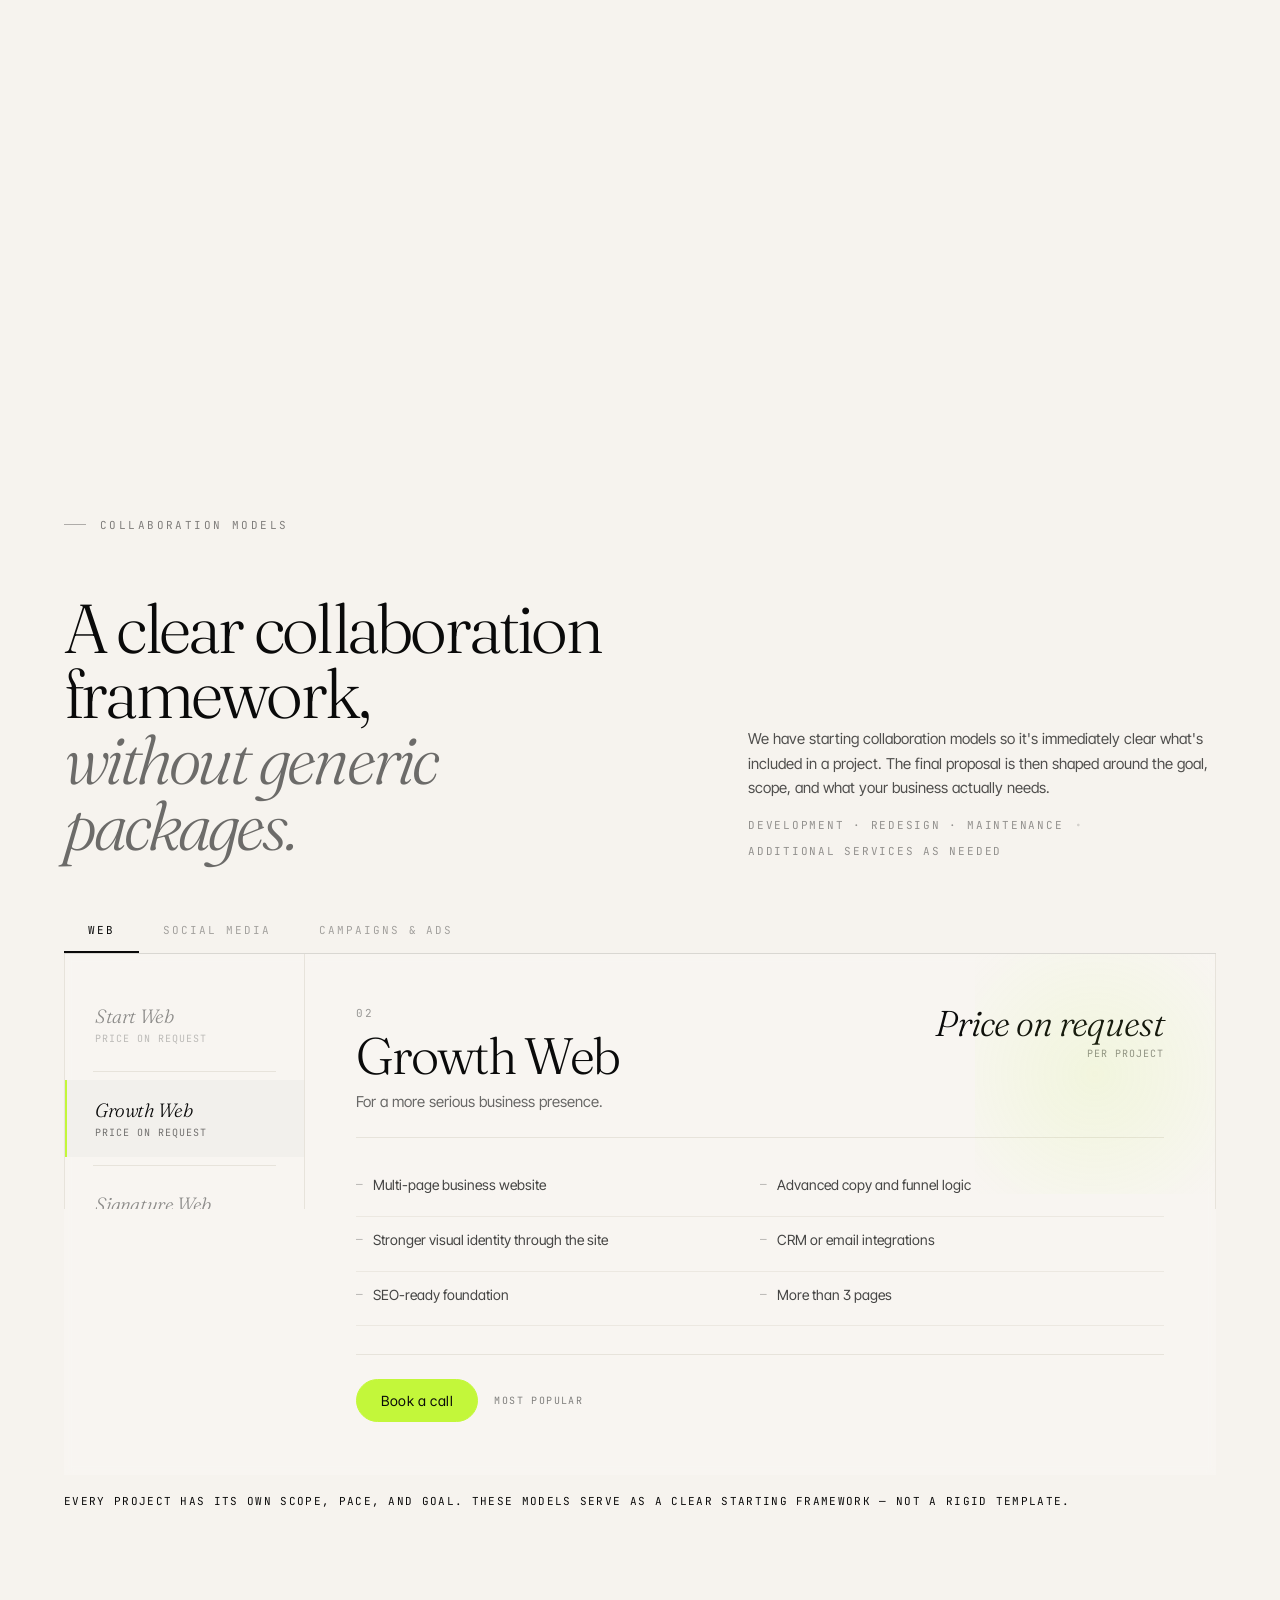
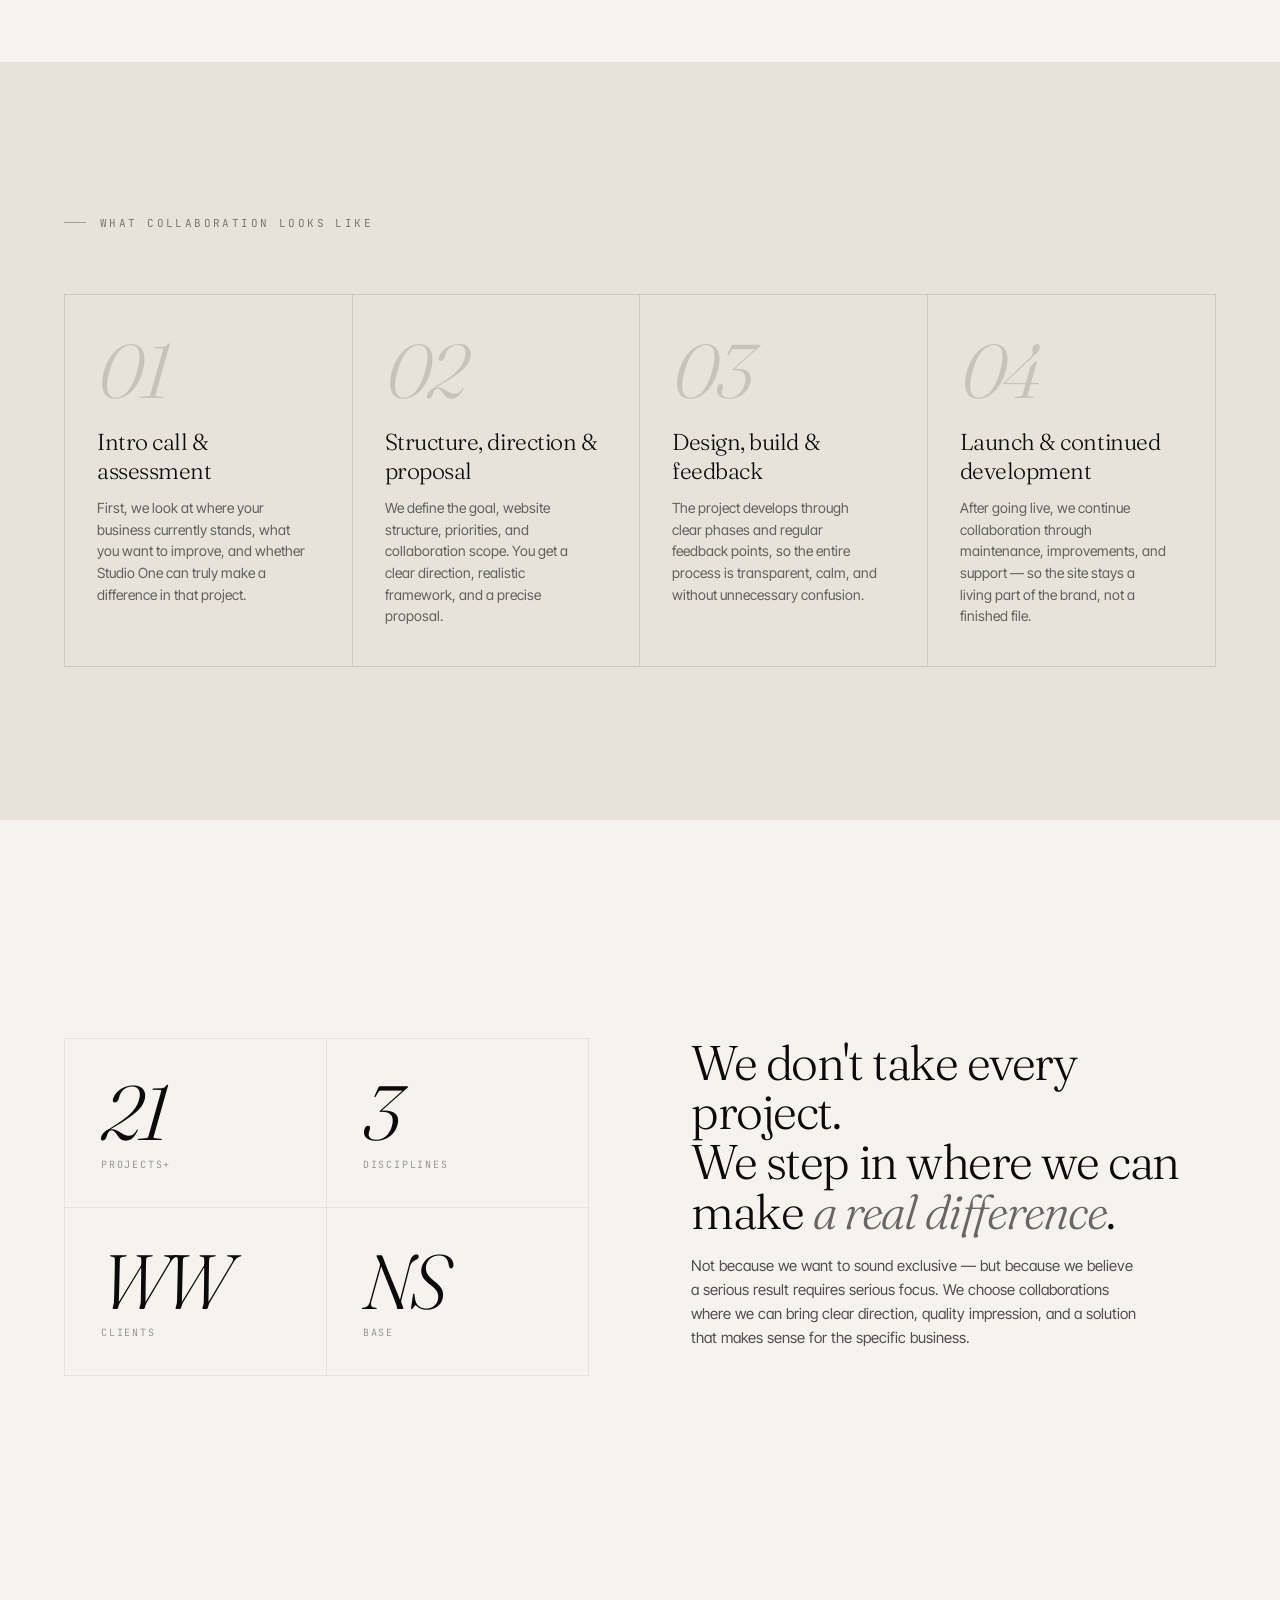
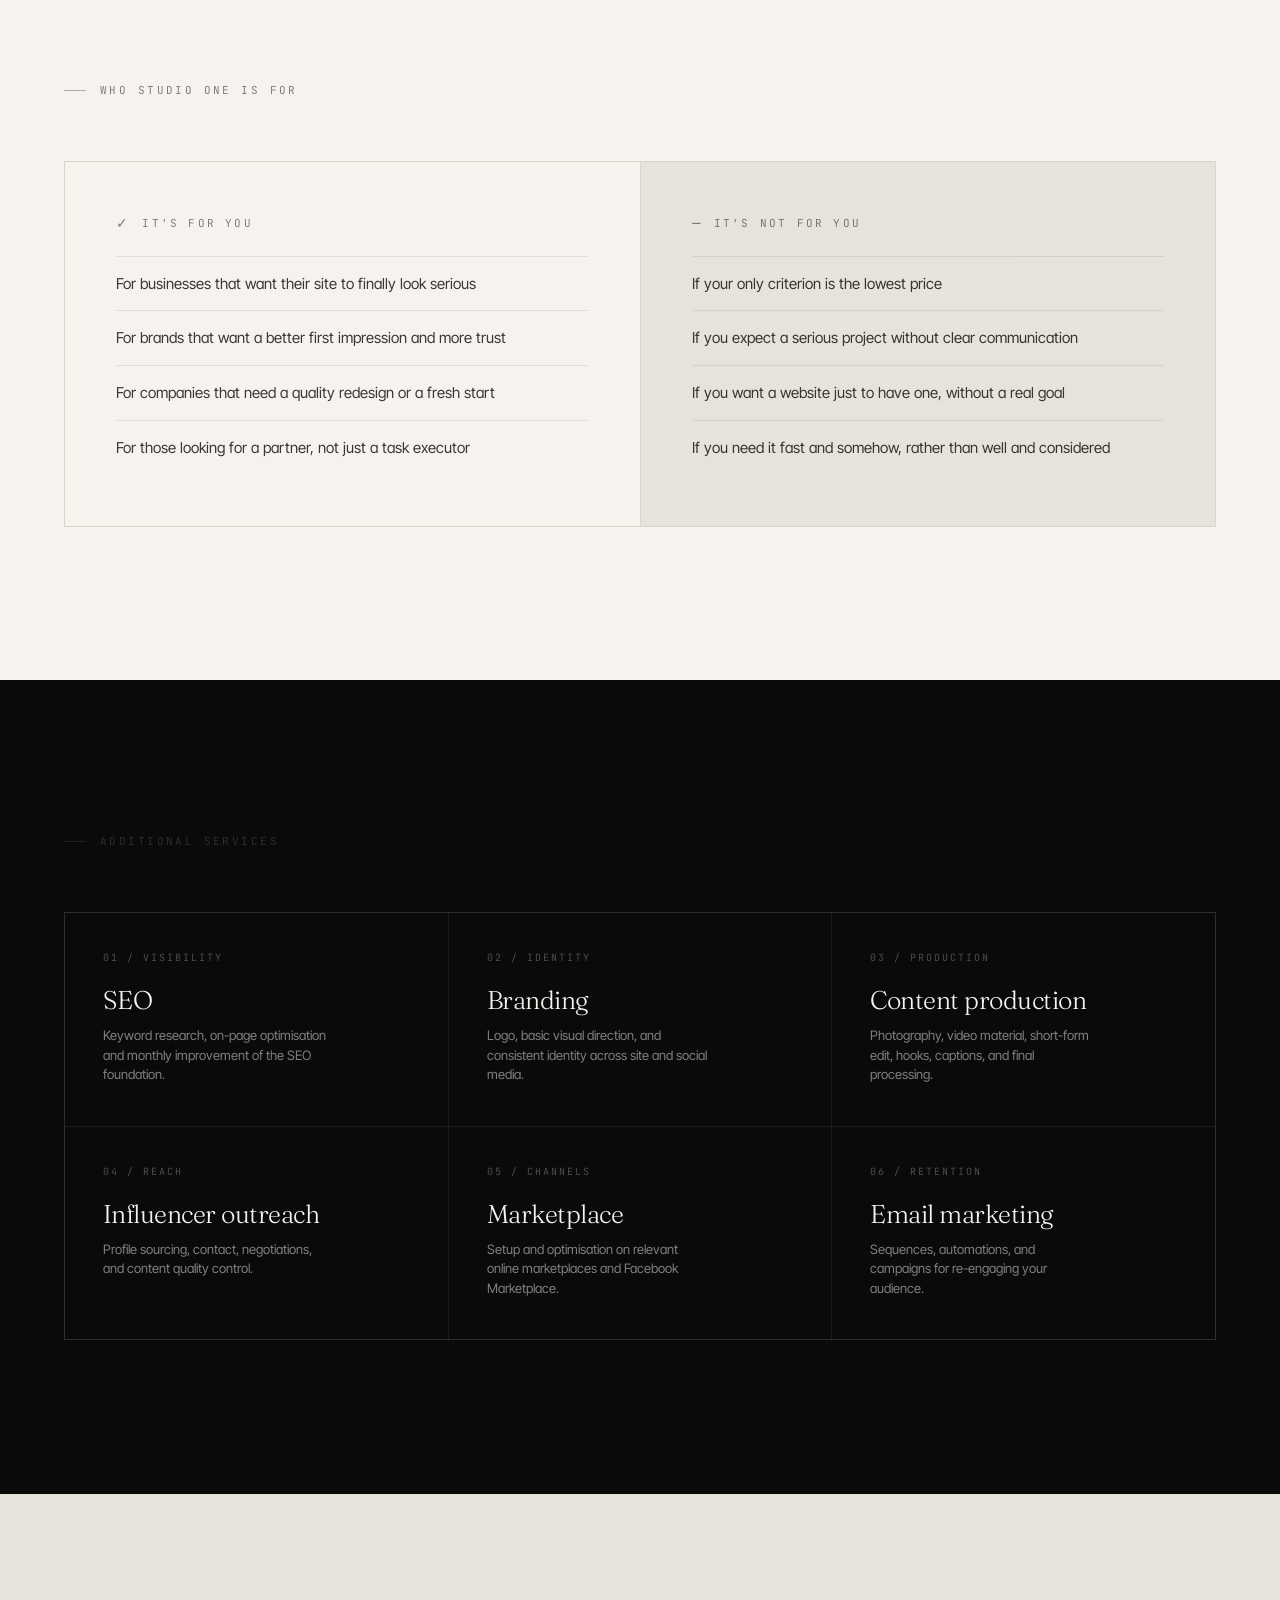
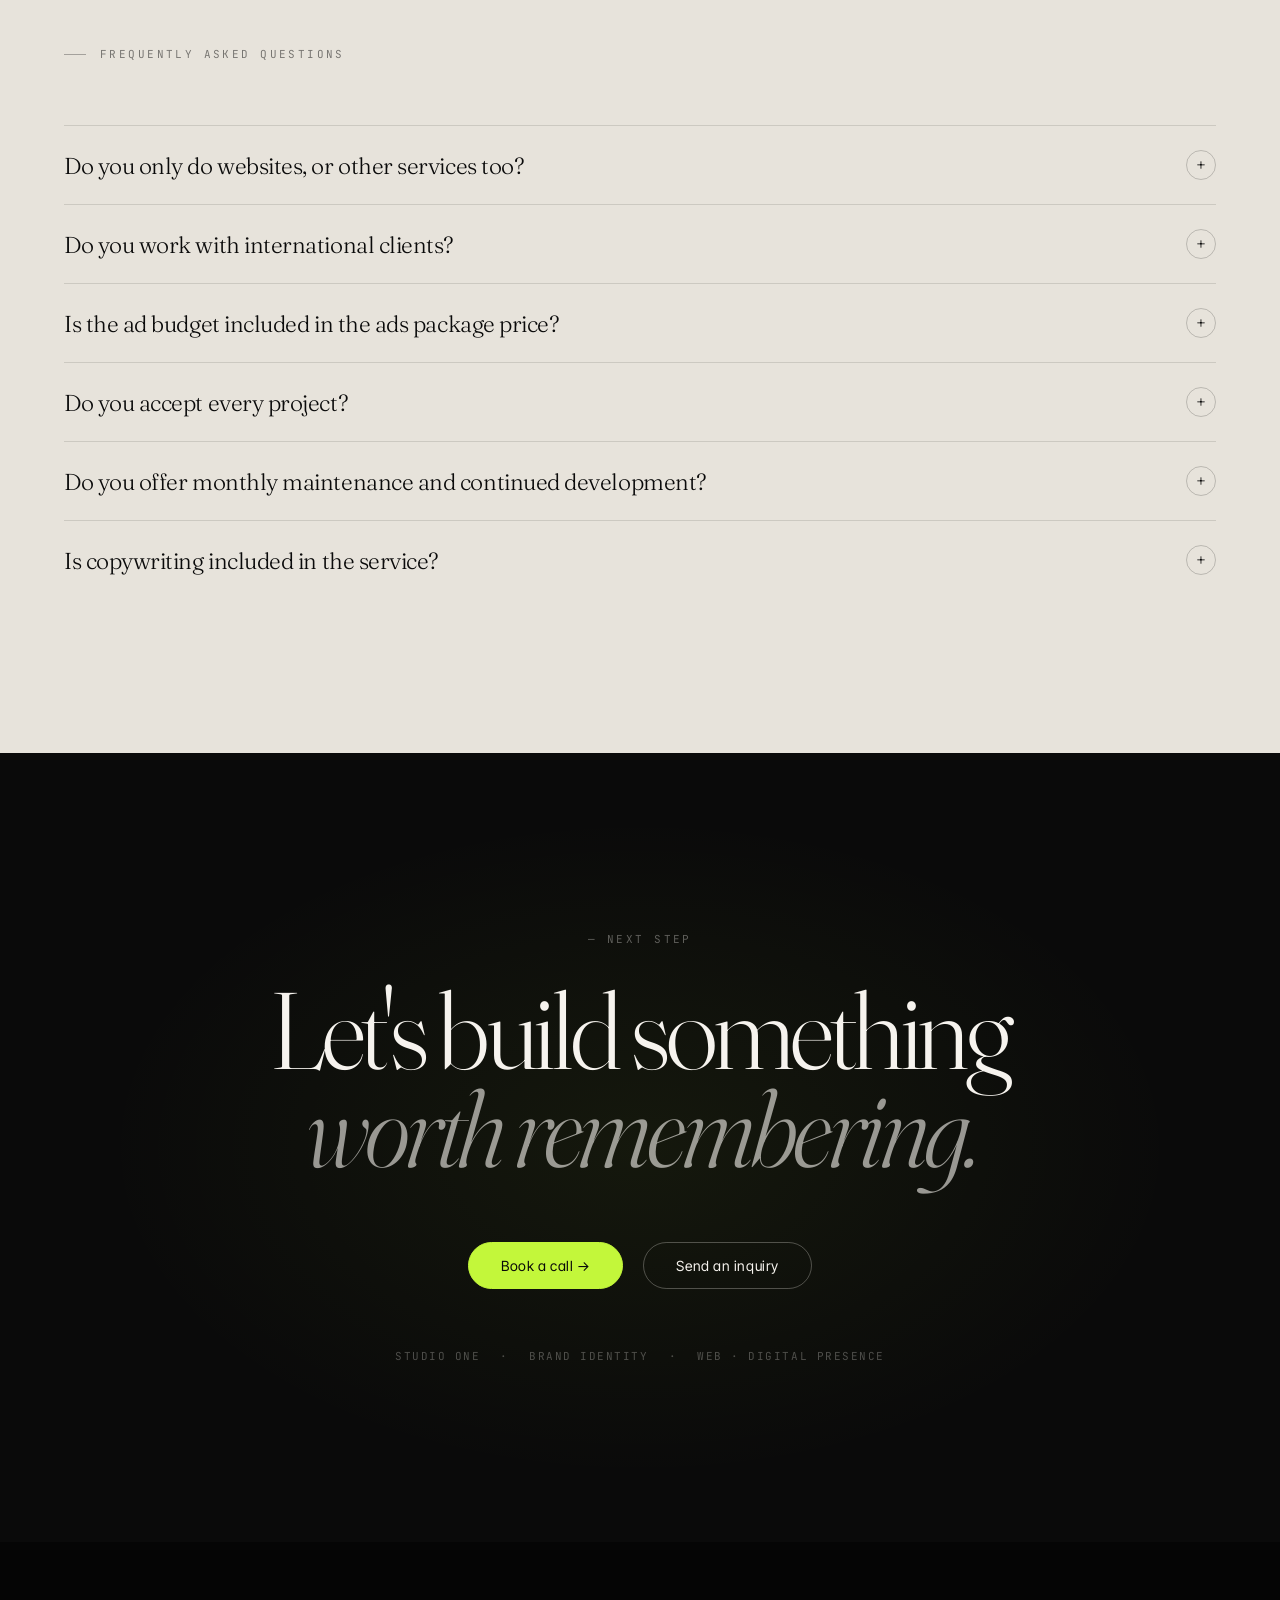
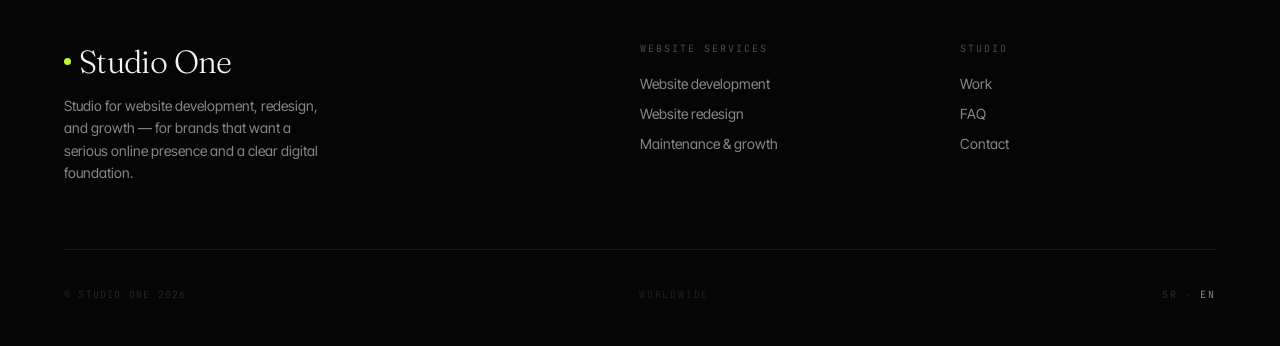
==== commit 5b288aff: "update" ====
--- a/en/index.html
+++ b/en/index.html
@@ -588,9 +588,9 @@
         <a href="mailto:hello@studioone.rs" class="btn-outline-light" data-cursor="send">Send an inquiry</a>
       </div>
       <div class="cta-band__meta">
-        <span>Novi Sad, Serbia</span><span>·</span>
-        <span>Worldwide</span><span>·</span>
-        <span>Web · Social · Ads</span>
+        <span>Studio One</span><span>·</span>
+        <span>Brand identity</span><span>·</span>
+        <span>Web · Digital presence</span>
       </div>
     </div>
   </section>
--- a/css/responsive.css
+++ b/css/responsive.css
@@ -231,6 +231,15 @@
     margin-bottom: clamp(20px,4vw,32px);
   }
   .wwd__dots::-webkit-scrollbar { display: none; }
+  /*
+     Trailing spacer so the last step tab doesn't press hard against
+     the scroll container edge (mirrors the panels ::after spacer).
+  */
+  .wwd__dots::after {
+    content: '';
+    flex-shrink: 0;
+    width: clamp(16px,4vw,24px);
+  }
 
   .wwd__dot {
     flex-shrink: 0;
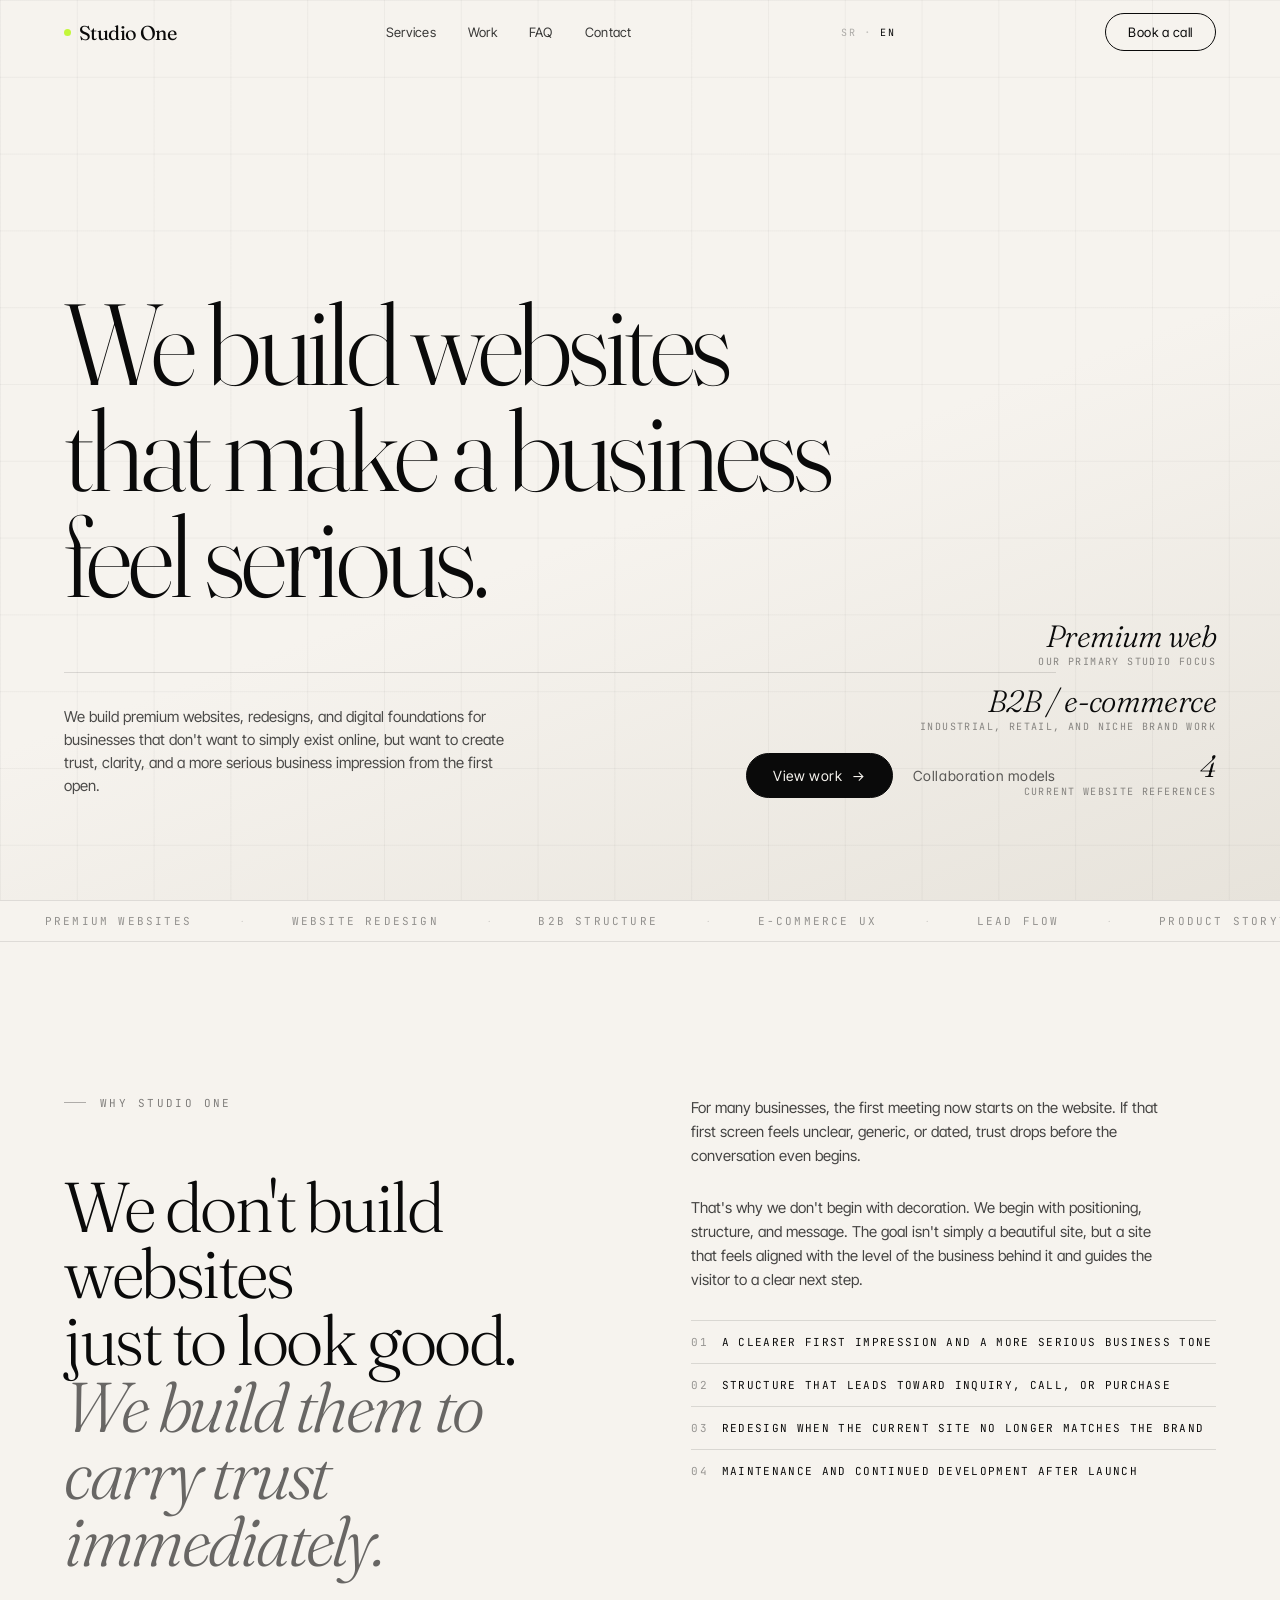
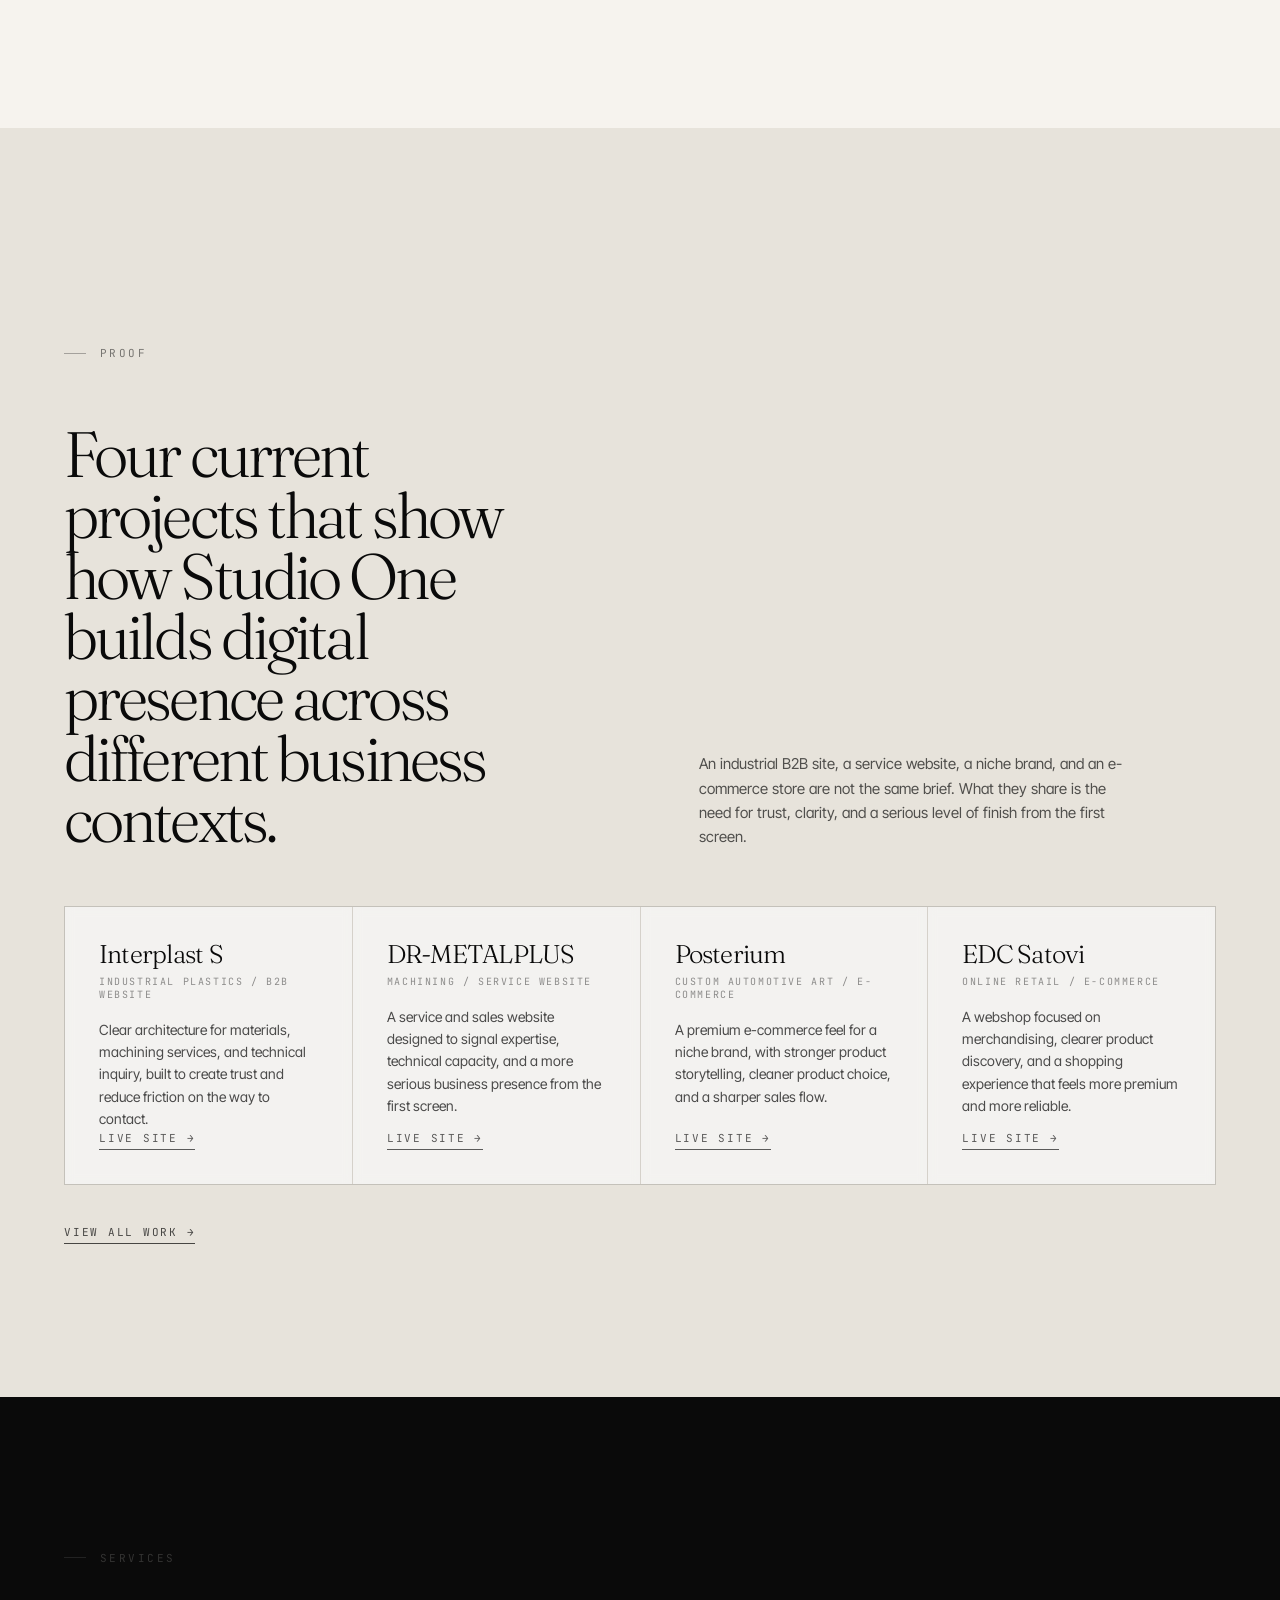
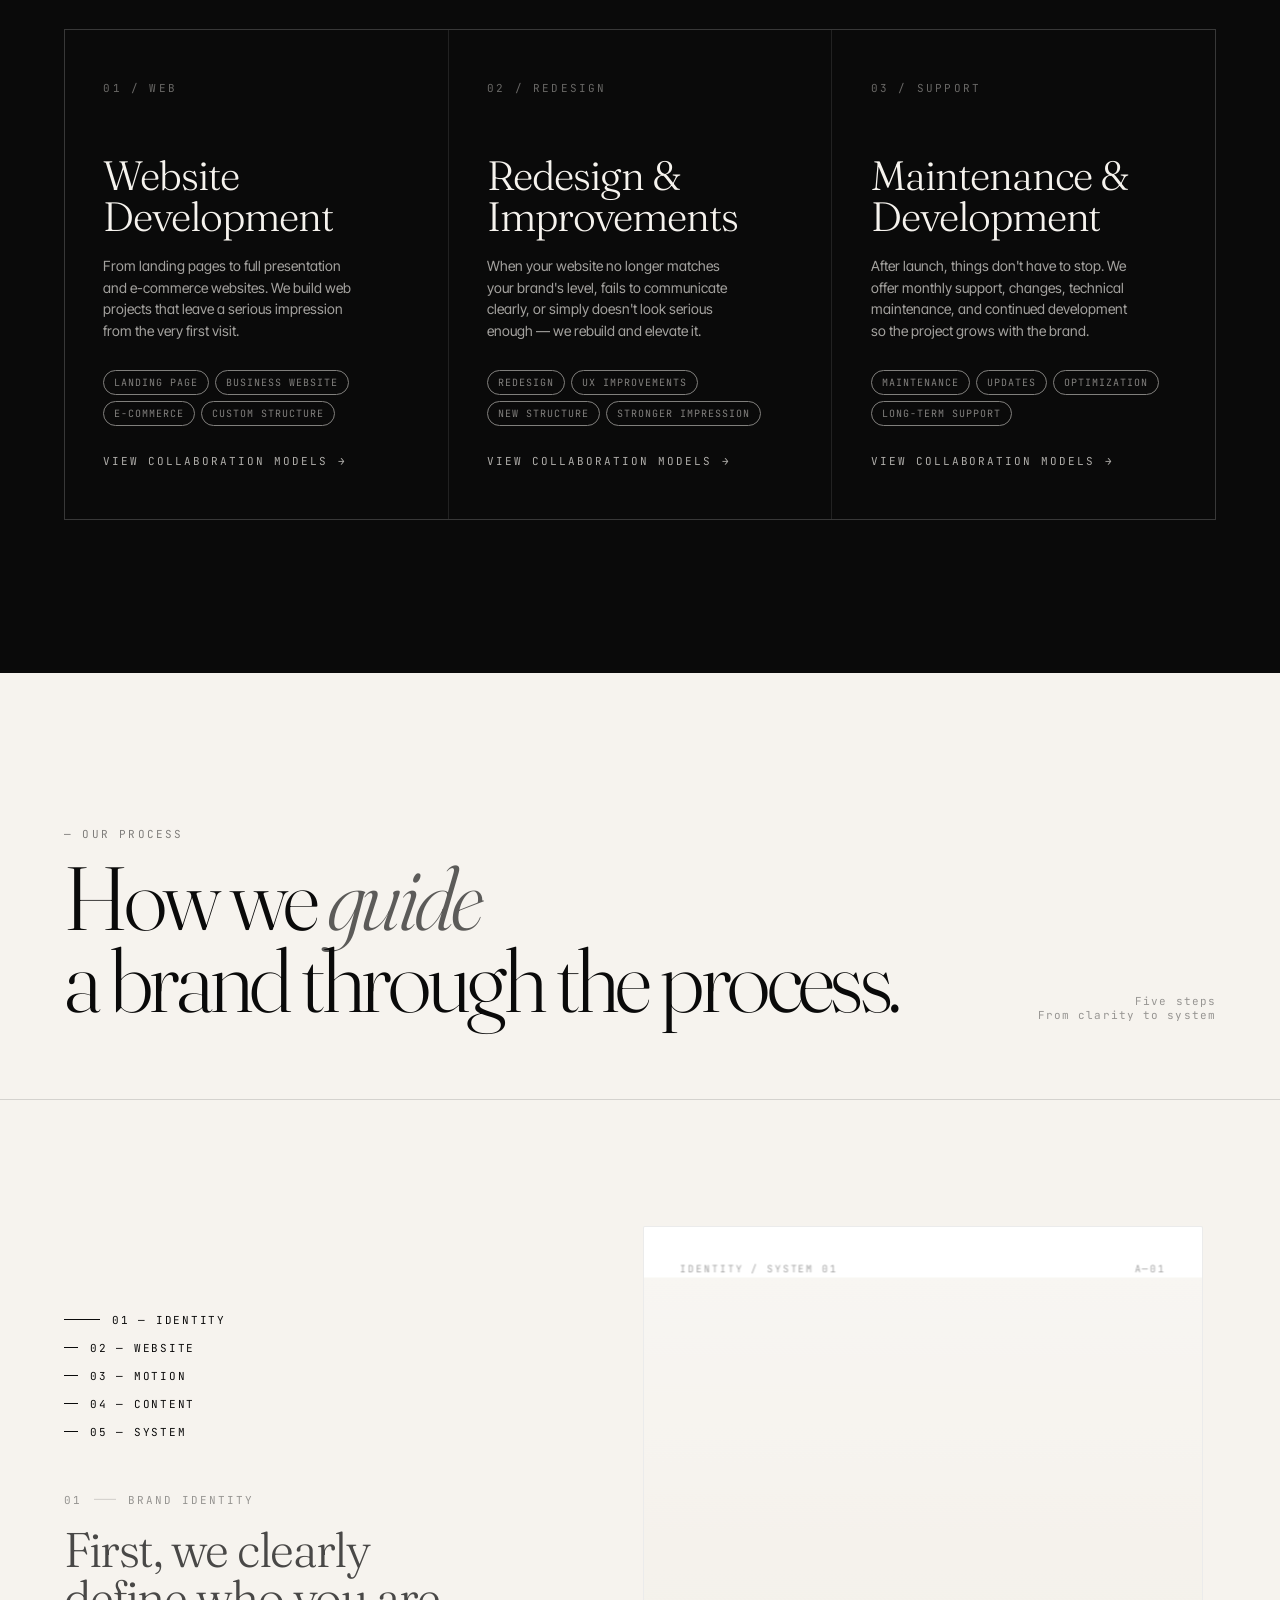
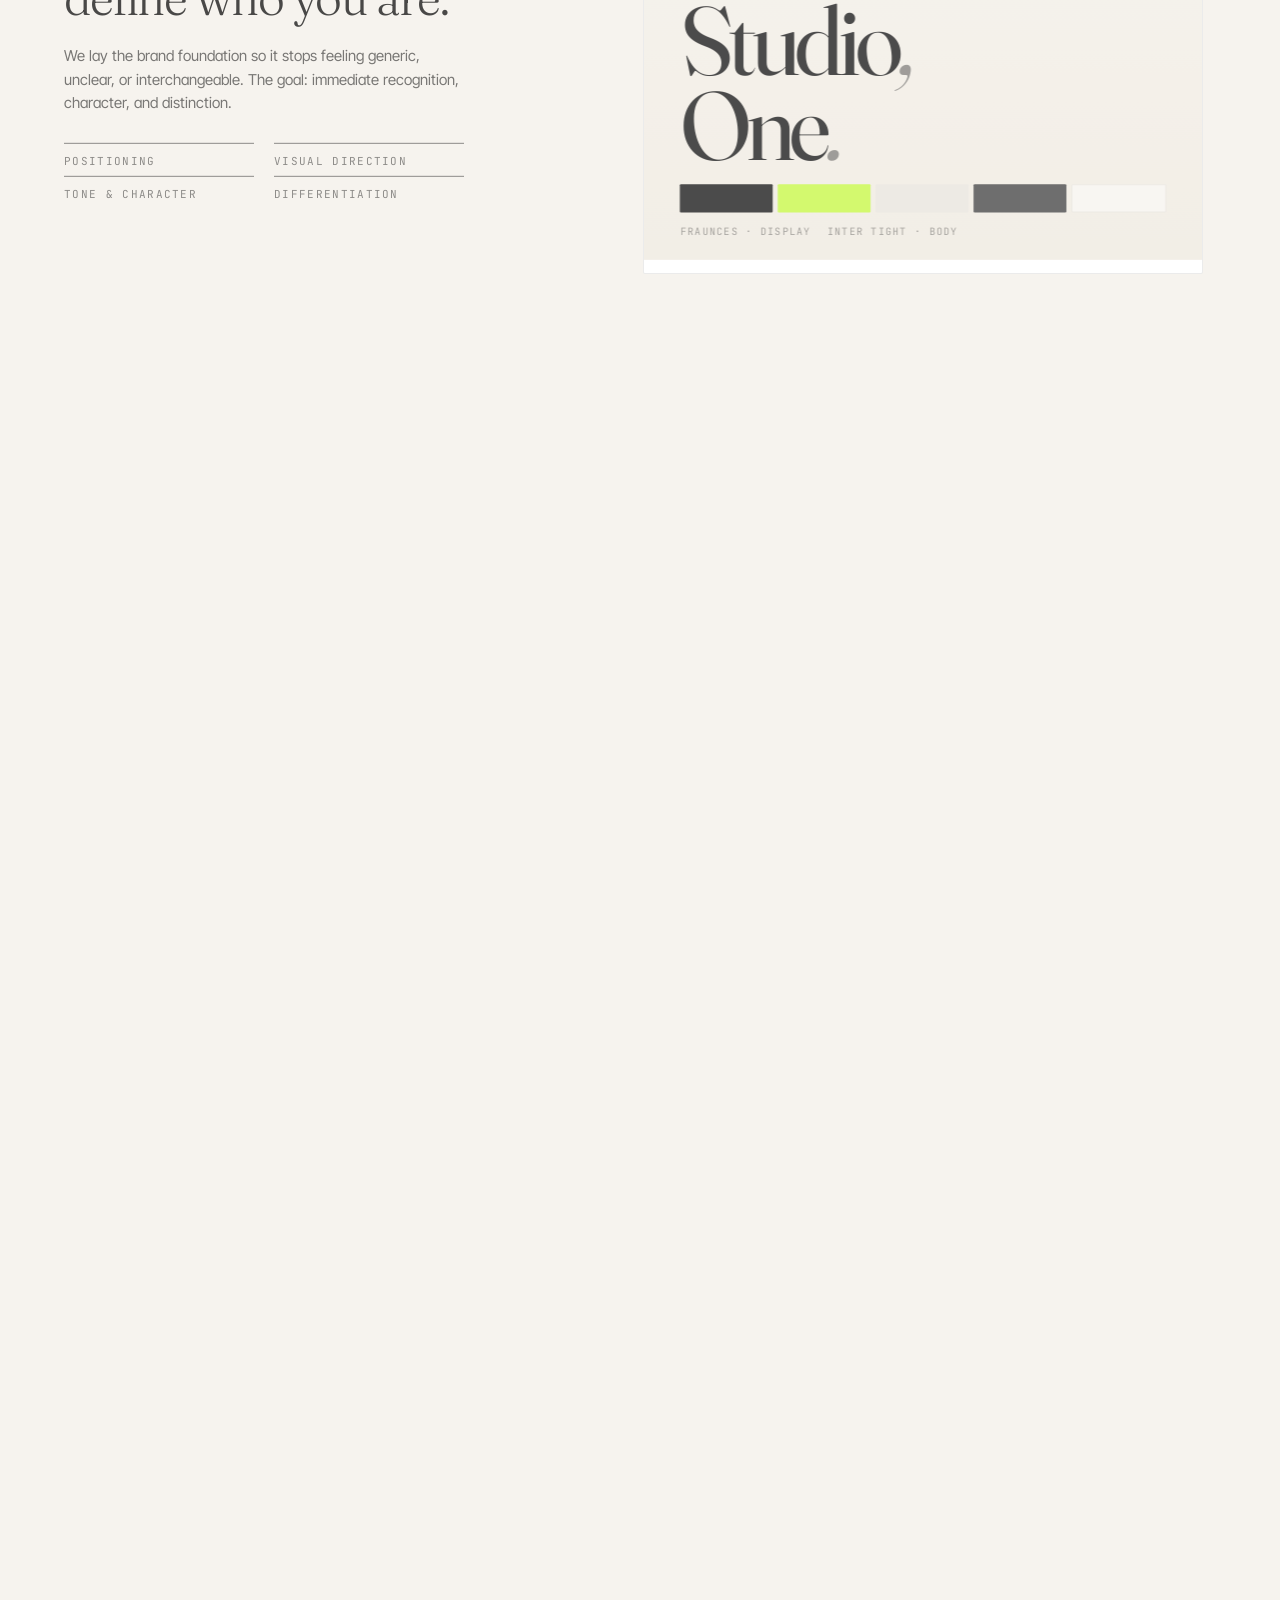
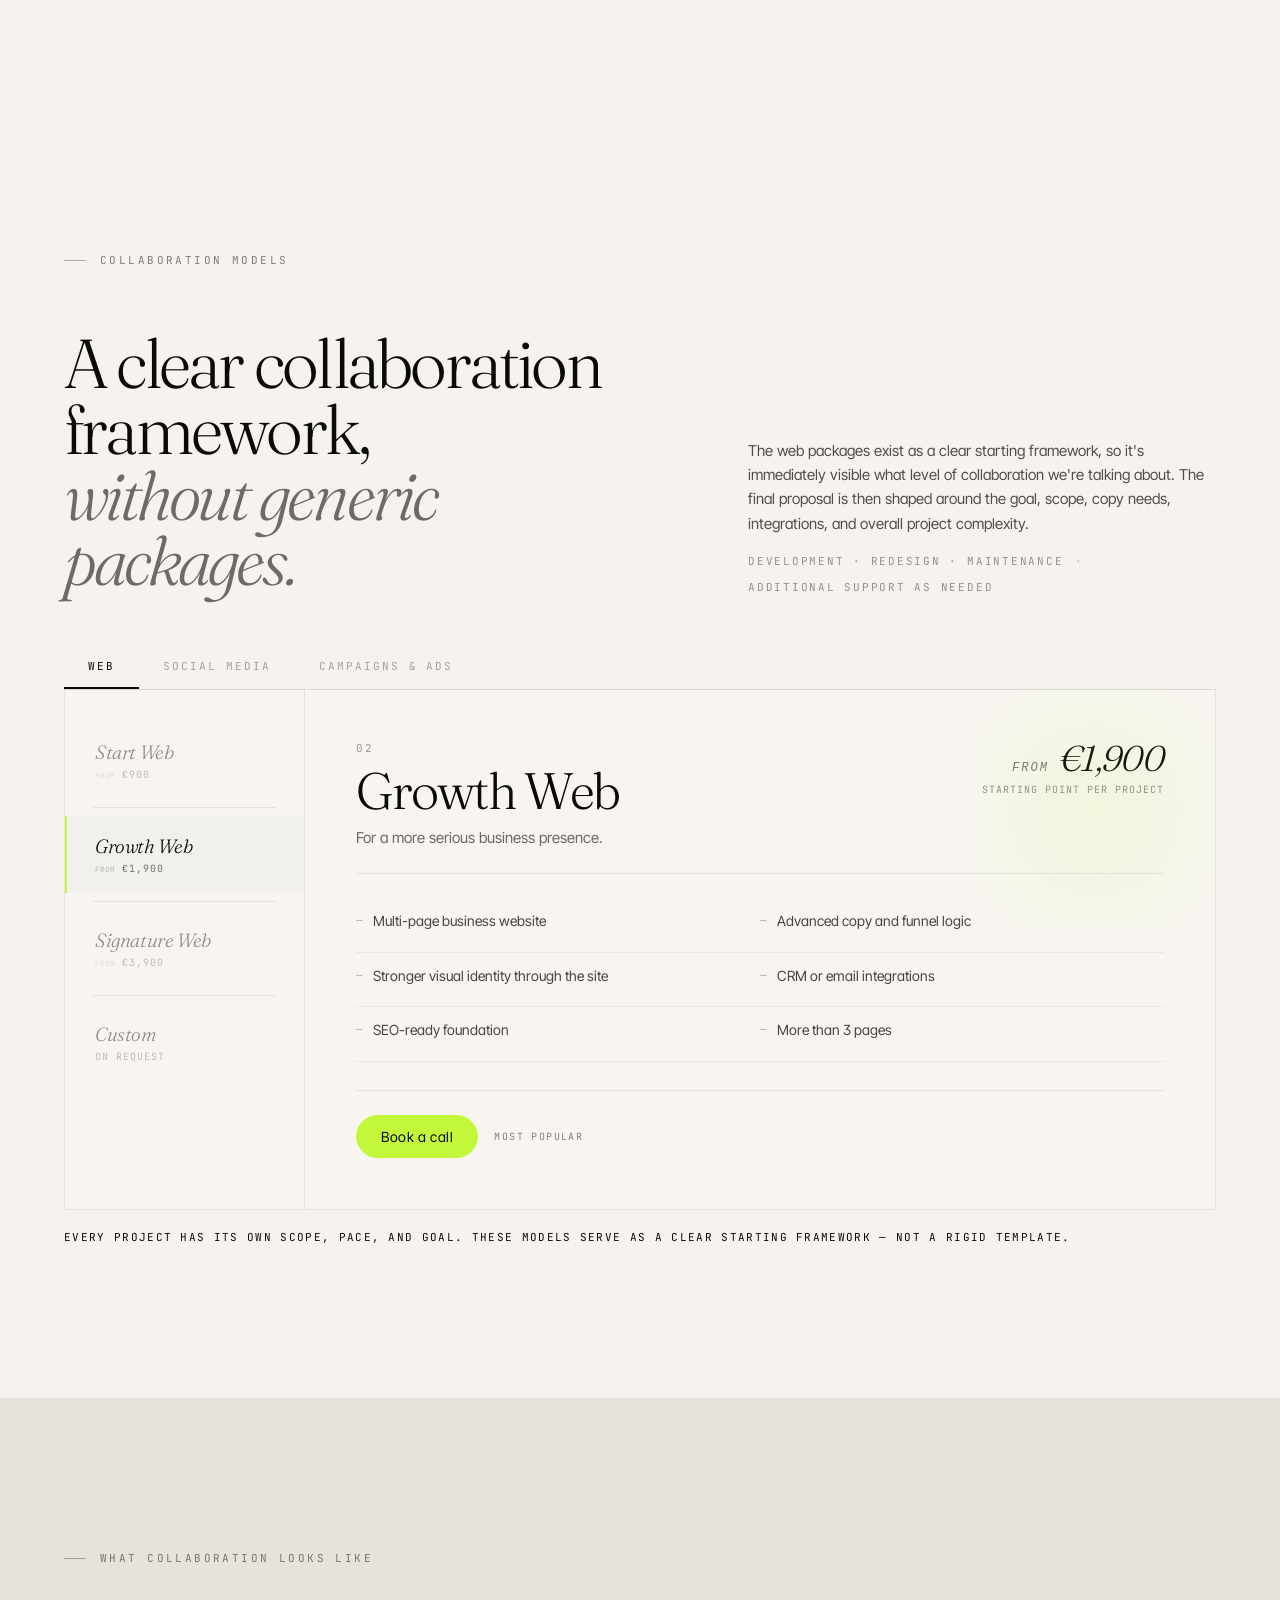
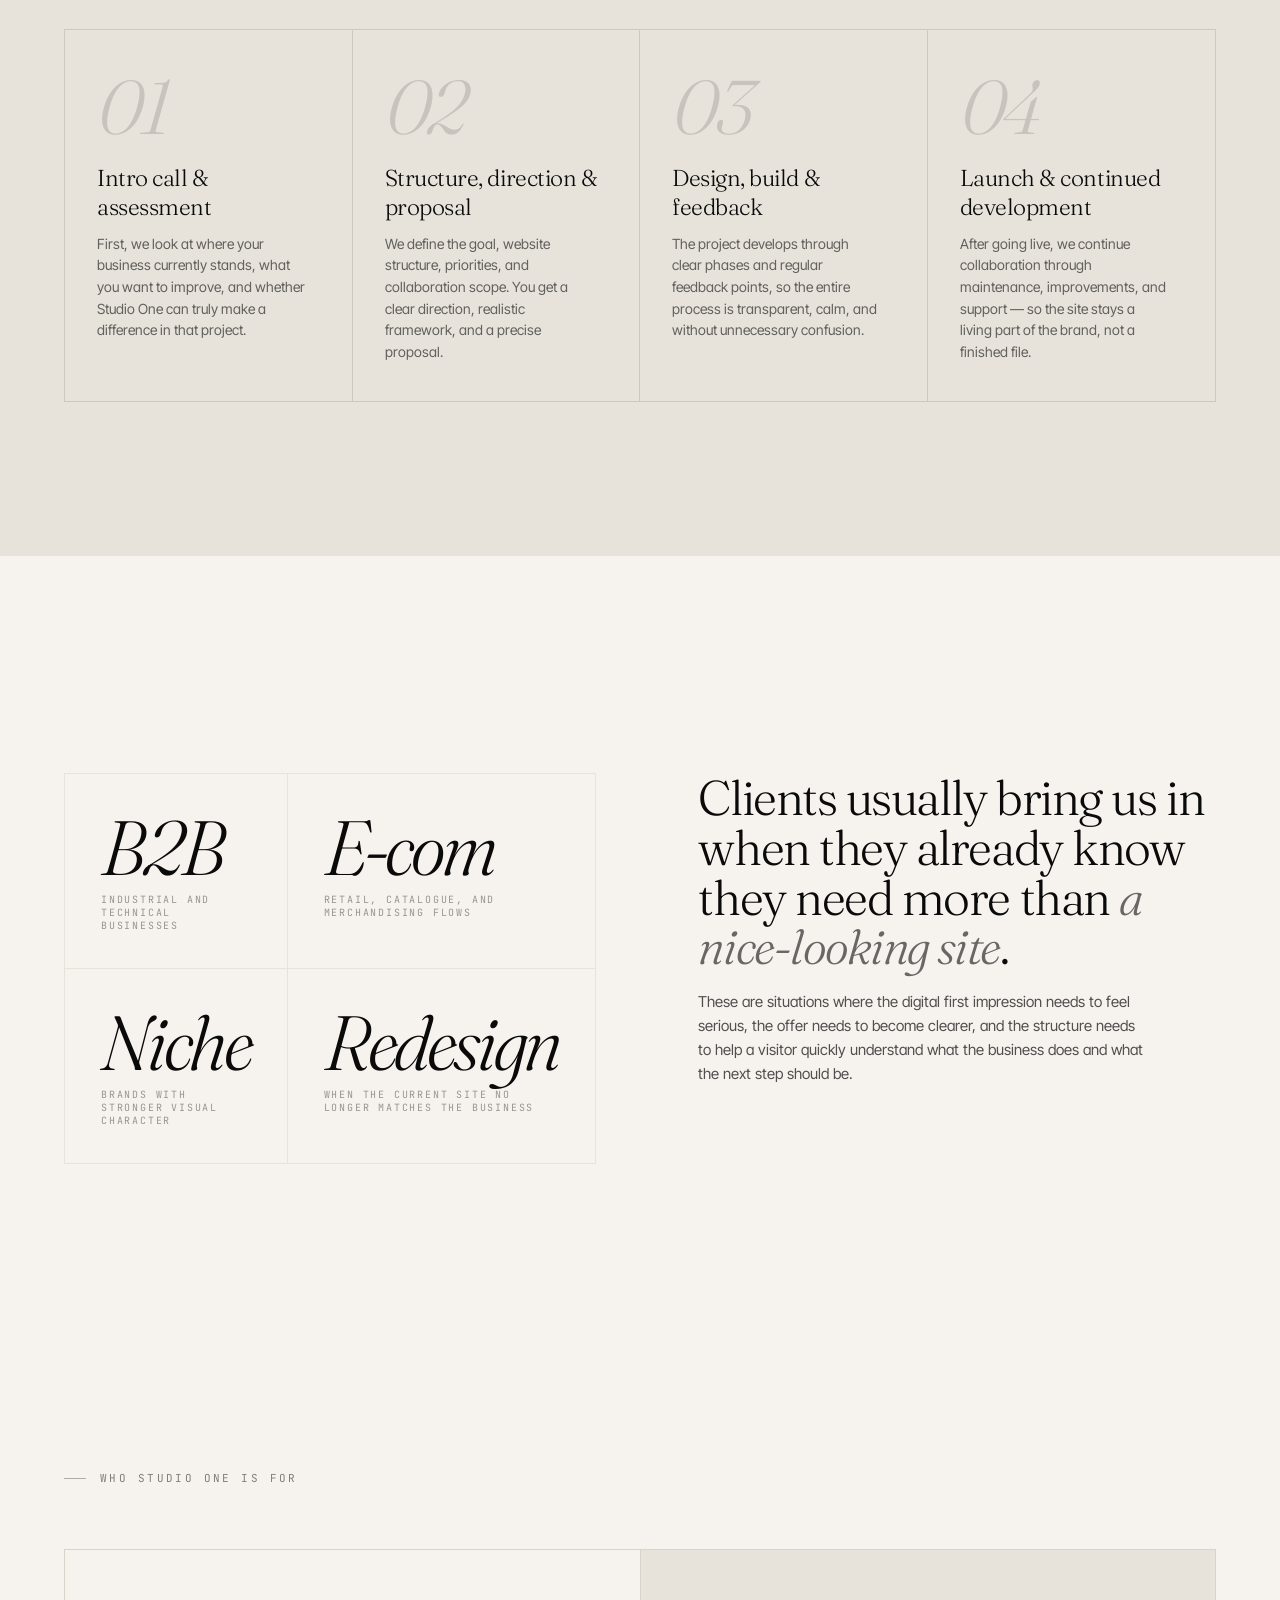
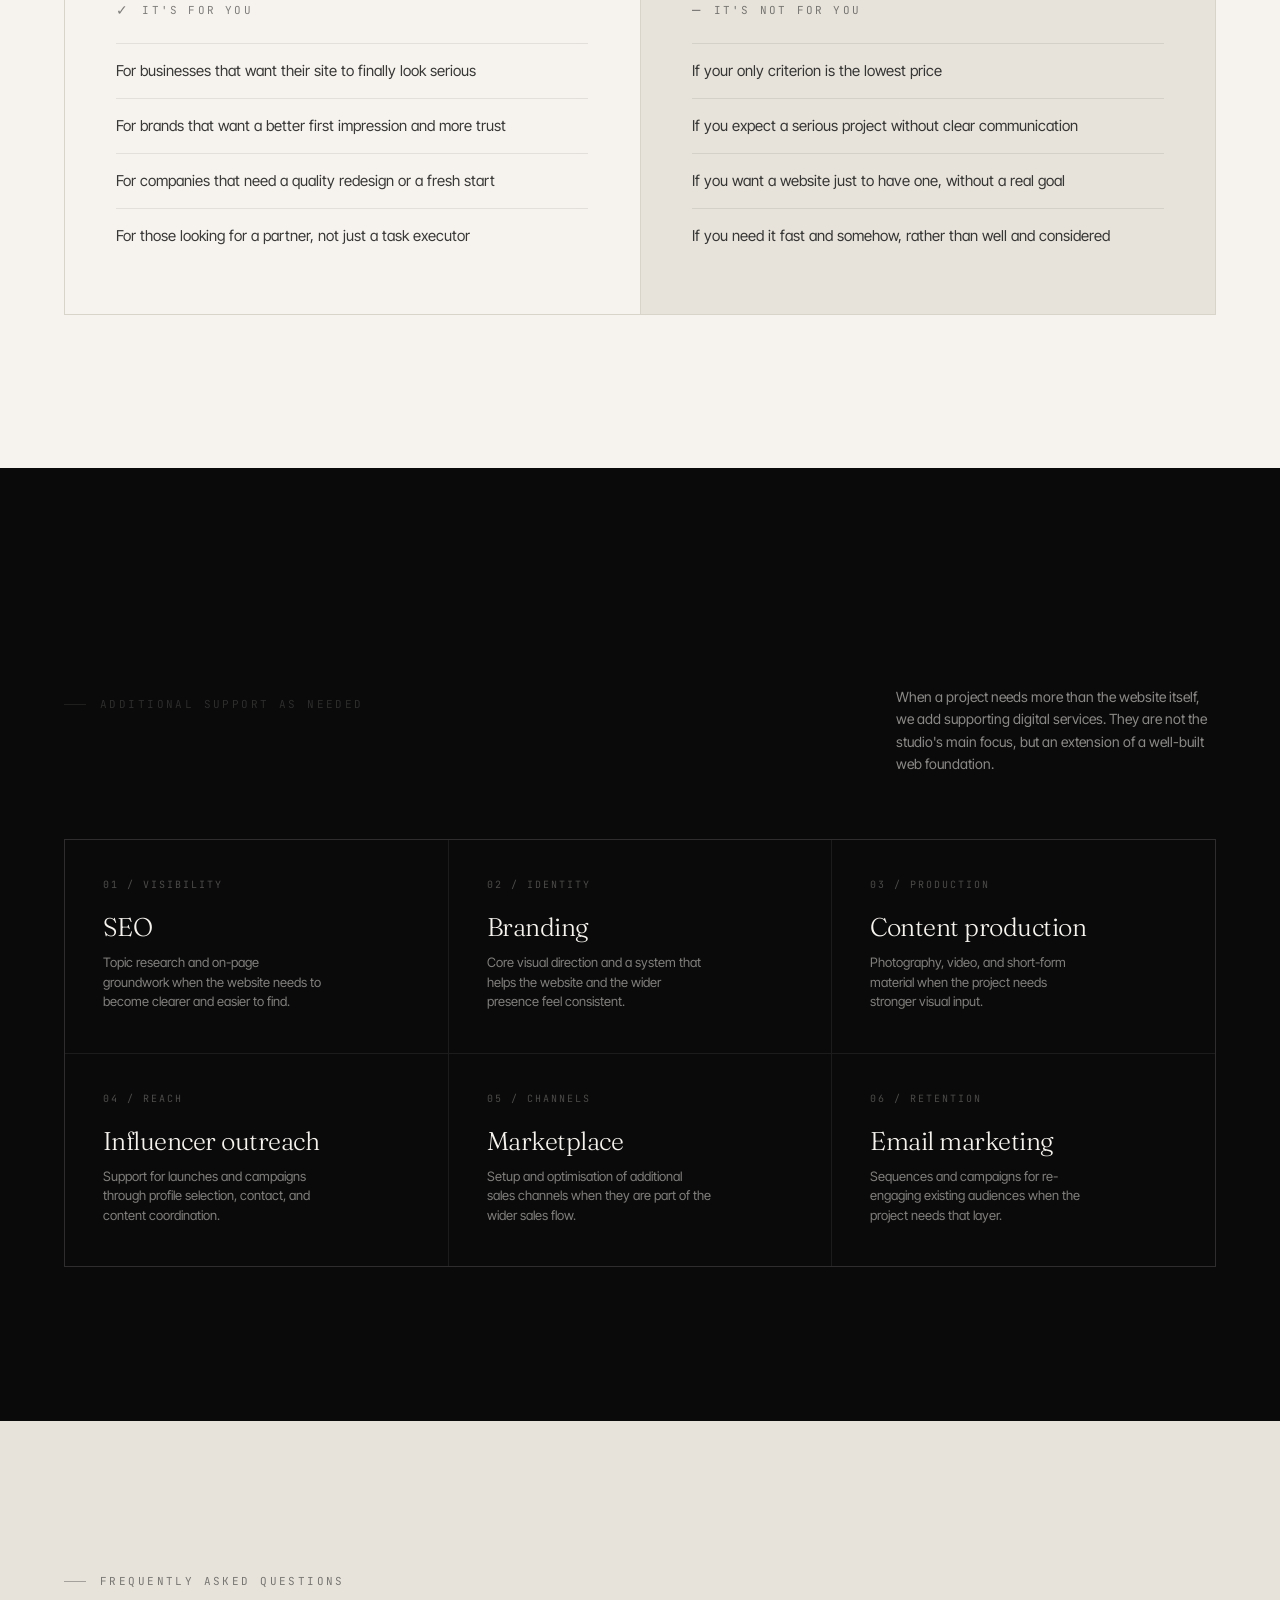
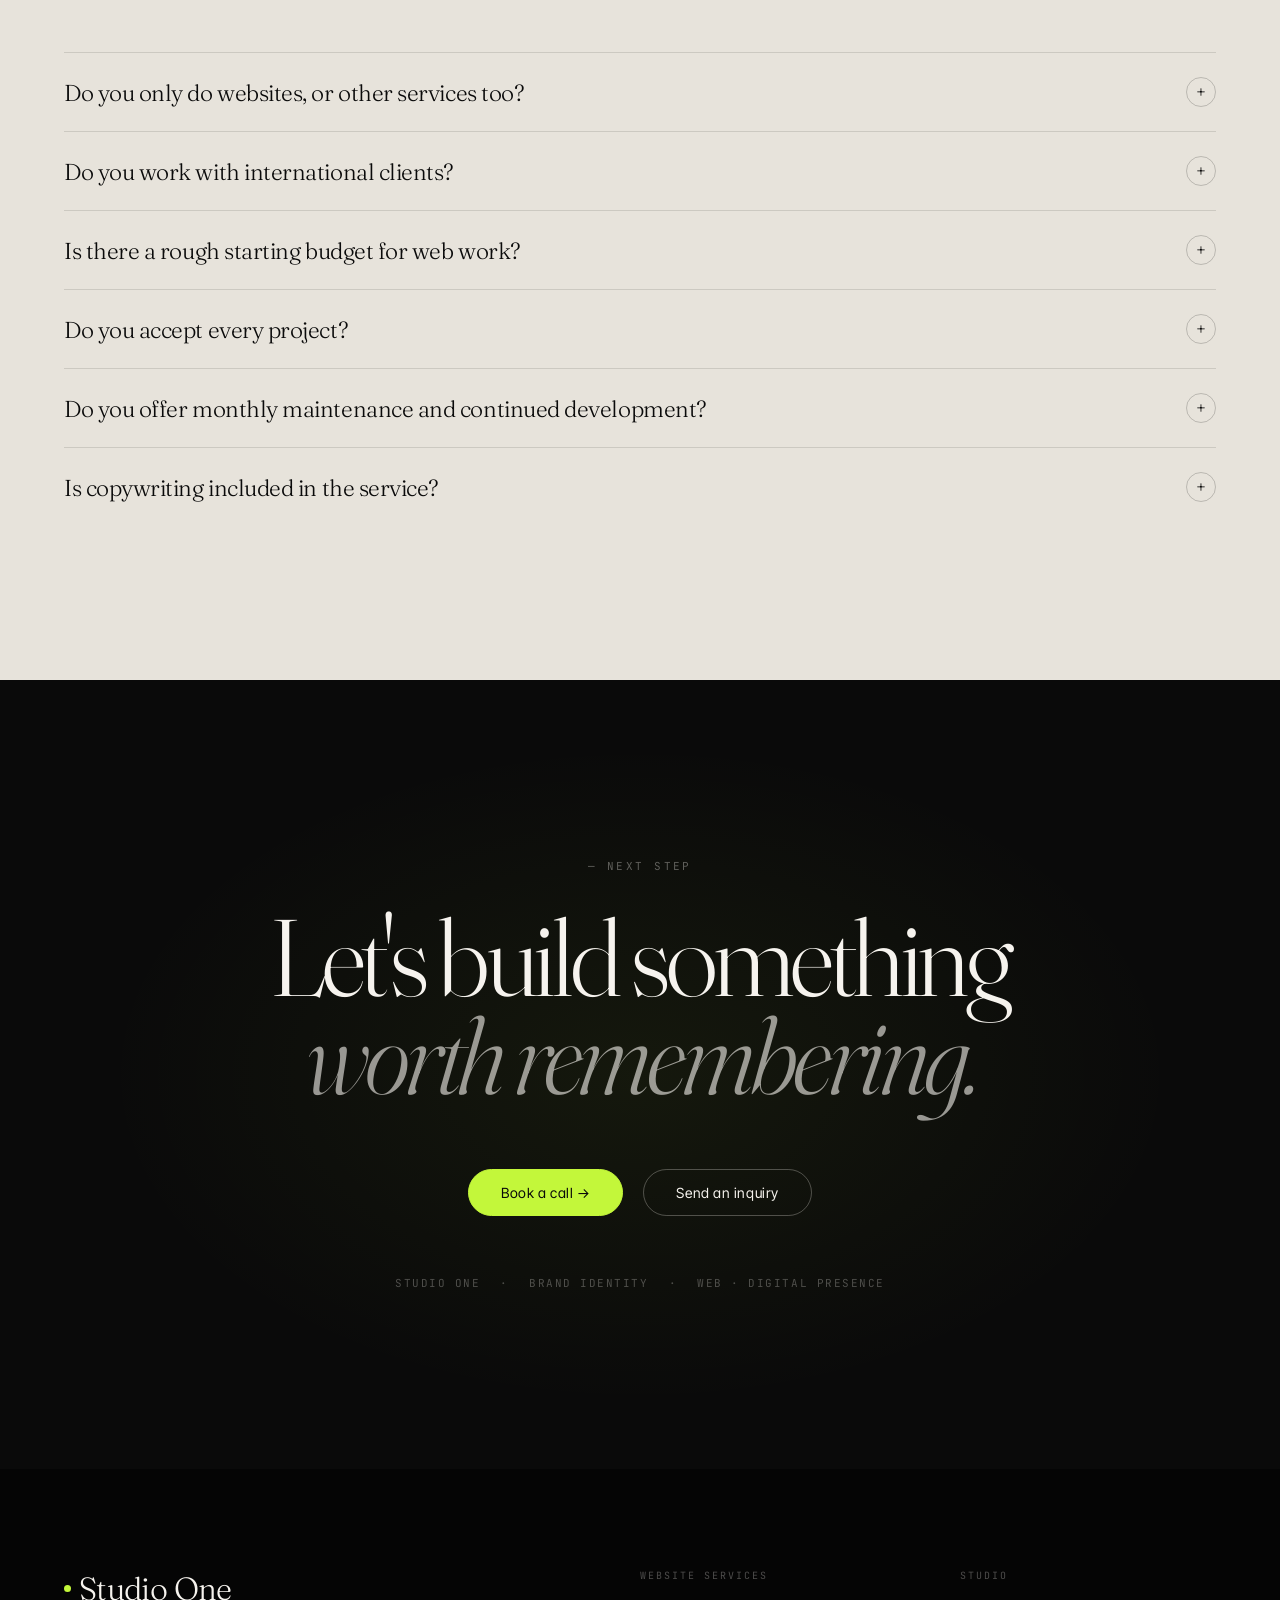
==== commit 4a267b07: "Fix package section switching" ====
--- a/en/index.html
+++ b/en/index.html
@@ -4,7 +4,7 @@
   <meta charset="utf-8" />
   <meta name="viewport" content="width=device-width, initial-scale=1" />
   <title>Studio One — Premium web studio</title>
-  <meta name="description" content="Studio One builds premium websites, manages social media, and develops campaigns for businesses that want a serious online presence." />
+  <meta name="description" content="Studio One builds premium websites and redesigns for businesses that need a serious digital impression, clearer structure, and a site that supports inquiry or sales." />
 
   <link rel="preconnect" href="https://fonts.googleapis.com">
   <link rel="preconnect" href="https://fonts.gstatic.com" crossorigin>
@@ -68,46 +68,47 @@
     <div class="hero__content">
       <h1 class="hero__headline">
         <span class="hero__line"><span>We build websites</span></span>
-        <span class="hero__line"><span>that elevate</span></span>
-        <span class="hero__line"><span>your brand.</span></span>
+        <span class="hero__line"><span>that make a business</span></span>
+        <span class="hero__line"><span>feel <em class="ul-sweep is-in">serious</em>.</span></span>
       </h1>
       <div class="hero__bottom">
         <p class="hero__sub">
-          For businesses where a website isn't just an online presence — it's the place
-          where trust, serious impression, and the decision to reach out all begin.
+          We build premium websites, redesigns, and digital foundations for businesses that
+          don't want to simply exist online, but want to create trust, clarity, and a more
+          serious business impression from the first open.
         </p>
         <div class="hero__actions">
-          <a href="#contact" class="btn-primary" data-cursor="book">Book a call <span class="btn-arrow">→</span></a>
-          <a href="#services" class="btn-ghost">See how we work</a>
+          <a href="pages/work.html" class="btn-primary" data-cursor="book">View work <span class="btn-arrow">→</span></a>
+          <a href="#offers" class="btn-ghost">Collaboration models</a>
         </div>
       </div>
     </div>
     <div class="hero__stats" aria-hidden="true">
-      <div class="hero__stat"><span class="hero__stat-n" data-count="21">21</span>+<span class="hero__stat-l">projects</span></div>
-      <div class="hero__stat"><span class="hero__stat-n">3</span><span class="hero__stat-l">disciplines</span></div>
-      <div class="hero__stat"><span class="hero__stat-n">WW</span><span class="hero__stat-l">clients</span></div>
+      <div class="hero__stat"><span class="hero__stat-n">Premium web</span><span class="hero__stat-l">our primary studio focus</span></div>
+      <div class="hero__stat"><span class="hero__stat-n">B2B / e-commerce</span><span class="hero__stat-l">industrial, retail, and niche brand work</span></div>
+      <div class="hero__stat"><span class="hero__stat-n" data-count="4">4</span><span class="hero__stat-l">current website references</span></div>
     </div>
   </section>
 
   <!-- ── MARQUEE ───────────────────────────── -->
   <div class="marquee" aria-hidden="true">
     <div class="marquee__track">
-      <span class="marquee__i">Web Design</span><span class="marquee__s">·</span>
-      <span class="marquee__i">Social Media</span><span class="marquee__s">·</span>
-      <span class="marquee__i">Ad Campaigns</span><span class="marquee__s">·</span>
-      <span class="marquee__i">SEO</span><span class="marquee__s">·</span>
-      <span class="marquee__i">Branding</span><span class="marquee__s">·</span>
-      <span class="marquee__i">Content Production</span><span class="marquee__s">·</span>
-      <span class="marquee__i">Email Marketing</span><span class="marquee__s">·</span>
-      <span class="marquee__i">Redesign</span><span class="marquee__s">·</span>
-      <span class="marquee__i">Web Design</span><span class="marquee__s">·</span>
-      <span class="marquee__i">Social Media</span><span class="marquee__s">·</span>
-      <span class="marquee__i">Ad Campaigns</span><span class="marquee__s">·</span>
-      <span class="marquee__i">SEO</span><span class="marquee__s">·</span>
-      <span class="marquee__i">Branding</span><span class="marquee__s">·</span>
-      <span class="marquee__i">Content Production</span><span class="marquee__s">·</span>
-      <span class="marquee__i">Email Marketing</span><span class="marquee__s">·</span>
-      <span class="marquee__i">Redesign</span><span class="marquee__s">·</span>
+      <span class="marquee__i">Premium websites</span><span class="marquee__s">·</span>
+      <span class="marquee__i">Website redesign</span><span class="marquee__s">·</span>
+      <span class="marquee__i">B2B structure</span><span class="marquee__s">·</span>
+      <span class="marquee__i">E-commerce UX</span><span class="marquee__s">·</span>
+      <span class="marquee__i">Lead flow</span><span class="marquee__s">·</span>
+      <span class="marquee__i">Product storytelling</span><span class="marquee__s">·</span>
+      <span class="marquee__i">Maintenance &amp; growth</span><span class="marquee__s">·</span>
+      <span class="marquee__i">Additional digital support</span><span class="marquee__s">·</span>
+      <span class="marquee__i">Premium websites</span><span class="marquee__s">·</span>
+      <span class="marquee__i">Website redesign</span><span class="marquee__s">·</span>
+      <span class="marquee__i">B2B structure</span><span class="marquee__s">·</span>
+      <span class="marquee__i">E-commerce UX</span><span class="marquee__s">·</span>
+      <span class="marquee__i">Lead flow</span><span class="marquee__s">·</span>
+      <span class="marquee__i">Product storytelling</span><span class="marquee__s">·</span>
+      <span class="marquee__i">Maintenance &amp; growth</span><span class="marquee__s">·</span>
+      <span class="marquee__i">Additional digital support</span><span class="marquee__s">·</span>
     </div>
   </div>
 
@@ -117,27 +118,95 @@
       <div class="manifesto__grid">
         <div class="reveal">
           <div class="section__label">Why Studio One</div>
-          <h2 class="manifesto__title">We don't build websites<br>just to exist.<br><em>We build them to carry the brand.</em></h2>
+          <h2 class="manifesto__title">We don't build websites<br>just to look good.<br><em>We build them to carry trust immediately.</em></h2>
         </div>
         <div class="manifesto__right reveal reveal-d2">
           <p class="manifesto__body">
-            First impressions today aren't made in conversation — they happen in seconds,
-            on a screen. That's why every project starts with one question: what should
-            your website communicate before a visitor reads a single long sentence?
+            For many businesses, the first meeting now starts on the website. If that first
+            screen feels unclear, generic, or dated, trust drops before the conversation even begins.
           </p>
           <p class="manifesto__body">
-            We don't work from templates. We dig into the core of your business, understand
-            the goal, and only then build the structure, tone, and visual direction that
-            actually makes sense for that brand.
+            That's why we don't begin with decoration. We begin with positioning, structure,
+            and message. The goal isn't simply a beautiful site, but a site that feels aligned
+            with the level of the business behind it and guides the visitor to a clear next step.
           </p>
           <ul class="manifesto__list">
-            <li data-n="01">First impression that builds trust immediately</li>
-            <li data-n="02">Structure that leads to inquiry, purchase, or contact</li>
-            <li data-n="03">Solution tailored to the business, not a template</li>
-            <li data-n="04">Support after launch</li>
+            <li data-n="01">A clearer first impression and a more serious business tone</li>
+            <li data-n="02">Structure that leads toward inquiry, call, or purchase</li>
+            <li data-n="03">Redesign when the current site no longer matches the brand</li>
+            <li data-n="04">Maintenance and continued development after launch</li>
           </ul>
         </div>
       </div>
+    </div>
+  </section>
+
+  <!-- ── PROOF ─────────────────────────────── -->
+  <section class="section proof">
+    <div class="section__inner">
+      <div class="proof__head">
+        <div>
+          <div class="section__label">Proof</div>
+          <h2 class="proof__title">Four current projects that show how Studio One builds digital presence across different business contexts.</h2>
+        </div>
+        <p class="proof__body">
+          An industrial B2B site, a service website, a niche brand, and an e-commerce store are
+          not the same brief. What they share is the need for trust, clarity, and a serious level
+          of finish from the first screen.
+        </p>
+      </div>
+
+      <div class="proof__grid">
+        <article class="proof-card reveal">
+          <div class="proof-card__meta">
+            <span class="proof-card__name">Interplast S</span>
+            <span class="proof-card__type">Industrial plastics / B2B website</span>
+          </div>
+          <p class="proof-card__text">
+            Clear architecture for materials, machining services, and technical inquiry, built to
+            create trust and reduce friction on the way to contact.
+          </p>
+          <a href="https://interplast-s.com/" target="_blank" rel="noopener" class="proof-card__link">Live site →</a>
+        </article>
+
+        <article class="proof-card reveal reveal-d1">
+          <div class="proof-card__meta">
+            <span class="proof-card__name">DR-METALPLUS</span>
+            <span class="proof-card__type">Machining / service website</span>
+          </div>
+          <p class="proof-card__text">
+            A service and sales website designed to signal expertise, technical capacity, and a
+            more serious business presence from the first screen.
+          </p>
+          <a href="https://dr-metalplus.com/" target="_blank" rel="noopener" class="proof-card__link">Live site →</a>
+        </article>
+
+        <article class="proof-card reveal reveal-d2">
+          <div class="proof-card__meta">
+            <span class="proof-card__name">Posterium</span>
+            <span class="proof-card__type">Custom automotive art / e-commerce</span>
+          </div>
+          <p class="proof-card__text">
+            A premium e-commerce feel for a niche brand, with stronger product storytelling,
+            cleaner product choice, and a sharper sales flow.
+          </p>
+          <a href="https://posteriumin.com/en" target="_blank" rel="noopener" class="proof-card__link">Live site →</a>
+        </article>
+
+        <article class="proof-card reveal reveal-d3">
+          <div class="proof-card__meta">
+            <span class="proof-card__name">EDC Satovi</span>
+            <span class="proof-card__type">Online retail / e-commerce</span>
+          </div>
+          <p class="proof-card__text">
+            A webshop focused on merchandising, clearer product discovery, and a shopping
+            experience that feels more premium and more reliable.
+          </p>
+          <a href="https://edcsatovishop.com/" target="_blank" rel="noopener" class="proof-card__link">Live site →</a>
+        </article>
+      </div>
+
+      <a href="pages/work.html" class="proof__cta">View all work →</a>
     </div>
   </section>
 
@@ -365,11 +434,11 @@
         </div>
         <div class="packages__copy">
           <p class="packages__body">
-            We have starting collaboration models so it's immediately clear what's included
-            in a project. The final proposal is then shaped around the goal, scope, and
-            what your business actually needs.
-          </p>
-          <div class="packages__meta">Development · Redesign · Maintenance <span>•</span> Additional services as needed</div>
+            The web packages exist as a clear starting framework, so it's immediately visible
+            what level of collaboration we're talking about. The final proposal is then shaped
+            around the goal, scope, copy needs, integrations, and overall project complexity.
+          </p>
+          <div class="packages__meta">Development · Redesign · Maintenance <span>•</span> Additional support as needed</div>
         </div>
       </div>
 
@@ -437,18 +506,17 @@
     <div class="section__inner">
       <div class="clients__row">
         <div class="clients__stats reveal">
-          <div class="clients__stat"><span class="stat-n" data-count="21">0</span><span class="stat-l">projects+</span></div>
-          <div class="clients__stat"><span class="stat-n">3</span><span class="stat-l">disciplines</span></div>
-          <div class="clients__stat"><span class="stat-n">WW</span><span class="stat-l">clients</span></div>
-          <div class="clients__stat"><span class="stat-n">NS</span><span class="stat-l">base</span></div>
+          <div class="clients__stat"><span class="stat-n">B2B</span><span class="stat-l">industrial and technical businesses</span></div>
+          <div class="clients__stat"><span class="stat-n">E-com</span><span class="stat-l">retail, catalogue, and merchandising flows</span></div>
+          <div class="clients__stat"><span class="stat-n">Niche</span><span class="stat-l">brands with stronger visual character</span></div>
+          <div class="clients__stat"><span class="stat-n">Redesign</span><span class="stat-l">when the current site no longer matches the business</span></div>
         </div>
         <div class="clients__copy reveal reveal-d2">
-          <h2 class="clients__title">We don't take every project.<br>We step in where we can make <em>a real difference</em>.</h2>
+          <h2 class="clients__title">Clients usually bring us in when they already know they need more than <em>a nice-looking site</em>.</h2>
           <p class="clients__body">
-            Not because we want to sound exclusive — but because we believe a serious
-            result requires serious focus. We choose collaborations where we can bring
-            clear direction, quality impression, and a solution that makes sense for
-            the specific business.
+            These are situations where the digital first impression needs to feel serious,
+            the offer needs to become clearer, and the structure needs to help a visitor
+            quickly understand what the business does and what the next step should be.
           </p>
         </div>
       </div>
@@ -485,14 +553,20 @@
   <!-- ── ADDITIONAL SERVICES ───────────────── -->
   <section class="section addl">
     <div class="section__inner">
-      <div class="section__label" style="color:rgba(246,243,238,.3)">Additional services</div>
+      <div class="addl__head">
+        <div class="section__label" style="color:rgba(246,243,238,.3)">Additional support as needed</div>
+        <p class="addl__intro">
+          When a project needs more than the website itself, we add supporting digital services.
+          They are not the studio's main focus, but an extension of a well-built web foundation.
+        </p>
+      </div>
       <div class="addl__grid">
-        <div class="addl__card reveal"><div class="addl__n">01 / Visibility</div><h3 class="addl__name">SEO</h3><p>Keyword research, on-page optimisation and monthly improvement of the SEO foundation.</p></div>
-        <div class="addl__card reveal reveal-d1"><div class="addl__n">02 / Identity</div><h3 class="addl__name">Branding</h3><p>Logo, basic visual direction, and consistent identity across site and social media.</p></div>
-        <div class="addl__card reveal reveal-d2"><div class="addl__n">03 / Production</div><h3 class="addl__name">Content production</h3><p>Photography, video material, short-form edit, hooks, captions, and final processing.</p></div>
-        <div class="addl__card reveal reveal-d3"><div class="addl__n">04 / Reach</div><h3 class="addl__name">Influencer outreach</h3><p>Profile sourcing, contact, negotiations, and content quality control.</p></div>
-        <div class="addl__card reveal reveal-d4"><div class="addl__n">05 / Channels</div><h3 class="addl__name">Marketplace</h3><p>Setup and optimisation on relevant online marketplaces and Facebook Marketplace.</p></div>
-        <div class="addl__card reveal reveal-d5"><div class="addl__n">06 / Retention</div><h3 class="addl__name">Email marketing</h3><p>Sequences, automations, and campaigns for re-engaging your audience.</p></div>
+        <div class="addl__card reveal"><div class="addl__n">01 / Visibility</div><h3 class="addl__name">SEO</h3><p>Topic research and on-page groundwork when the website needs to become clearer and easier to find.</p></div>
+        <div class="addl__card reveal reveal-d1"><div class="addl__n">02 / Identity</div><h3 class="addl__name">Branding</h3><p>Core visual direction and a system that helps the website and the wider presence feel consistent.</p></div>
+        <div class="addl__card reveal reveal-d2"><div class="addl__n">03 / Production</div><h3 class="addl__name">Content production</h3><p>Photography, video, and short-form material when the project needs stronger visual input.</p></div>
+        <div class="addl__card reveal reveal-d3"><div class="addl__n">04 / Reach</div><h3 class="addl__name">Influencer outreach</h3><p>Support for launches and campaigns through profile selection, contact, and content coordination.</p></div>
+        <div class="addl__card reveal reveal-d4"><div class="addl__n">05 / Channels</div><h3 class="addl__name">Marketplace</h3><p>Setup and optimisation of additional sales channels when they are part of the wider sales flow.</p></div>
+        <div class="addl__card reveal reveal-d5"><div class="addl__n">06 / Retention</div><h3 class="addl__name">Email marketing</h3><p>Sequences and campaigns for re-engaging existing audiences when the project needs that layer.</p></div>
       </div>
     </div>
   </section>
@@ -510,7 +584,8 @@
           </button>
           <div class="faq__a">
             <div class="faq__a-inner">
-              Studio One covers website development, social media, advertising, SEO, and additional digital services that help businesses build a more serious online presence.
+              Web is our main focus: website development, redesign, and ongoing growth. Additional
+              digital services are there as support when the wider presence needs to feel stronger and more aligned.
             </div>
           </div>
         </div>
@@ -529,12 +604,13 @@
 
         <div class="faq__item">
           <button class="faq__q" data-cursor="open">
-            <h3>Is the ad budget included in the ads package price?</h3>
+            <h3>Is there a rough starting budget for web work?</h3>
             <span class="faq__ico">+</span>
           </button>
           <div class="faq__a">
             <div class="faq__a-inner">
-              No. The ads package price refers exclusively to our service of managing, testing, and optimising campaigns. The ad budget is defined separately based on your goals and means.
+              Yes. Start Web begins at €900, Growth Web at €1,900, and Signature Web at €3,900.
+              The exact range depends on scope, copy, page count, and integrations.
             </div>
           </div>
         </div>
--- a/css/wwd.css
+++ b/css/wwd.css
@@ -39,15 +39,17 @@
    Total outer = 100vh + 450vh = 550vh       */
 .wwd-outer {
   position: relative;
-  height: calc(100svh + 500svh);
-  /* 100svh = sticky element height (small viewport — iOS safe),
-     500svh = 5 steps × 100svh each                             */
+  height: calc(100vh  + 500vh);   /* vh fallback for browsers without svh */
+  height: calc(100svh + 500svh);  /* svh preferred — trims iOS chrome safely */
+  /* 100svh = sticky viewport height, 500svh = 5 steps × 100svh each */
 }
 
 /* ── Sticky panel pins to viewport ───────── */
 .wwd-sticky {
   position: sticky; top: 0;
-  height: 100svh; overflow: hidden;
+  height: 100vh;   /* fallback */
+  height: 100svh;  /* preferred */
+  overflow: hidden;
   display: grid;
   grid-template-columns: minmax(0, 5fr) minmax(0, 6fr);
   gap: clamp(40px, 6vw, 96px);
@@ -245,6 +247,27 @@
 .v5__mob .v5__h { font-size:11px; }
 .v5__tokens { margin-top:12px; display:flex; justify-content:space-between; font-family:var(--font-mono); font-size:9px; letter-spacing:.14em; text-transform:uppercase; opacity:.45; }
 
+/* ── Desktop safety net ──────────────────────
+   The desktop scroll animation relies entirely on JS inline styles.
+   If JS hasn't run yet (slow network, parse delay) the sticky area
+   would be blank — the first panel + visual must always be visible
+   as a CSS baseline.  Once update() runs it overrides with inline
+   opacity/transform on every panel, so this never fights the JS.
+────────────────────────────────────────────────────────────────── */
+@media (min-width: 961px) {
+  .wwd__panel:first-child {
+    opacity: 1;
+    transform: translateY(0);
+    visibility: visible;
+    pointer-events: auto;
+  }
+  .wwd__vis:first-child {
+    opacity: 1;
+    transform: scale(1);
+    visibility: visible;
+  }
+}
+
 /* ── Mobile fallback ─────────────────────── */
 @media (max-width: 960px) {
   .wwd-outer { height: auto; }
--- a/css/packages.css
+++ b/css/packages.css
@@ -51,6 +51,24 @@
   font-family: var(--font-mono); font-size: 10px;
   letter-spacing: .1em; text-transform: uppercase; opacity: .55;
 }
+.pkg-price {
+  display: inline-flex;
+  align-items: baseline;
+  gap: 6px;
+  flex-wrap: wrap;
+}
+.pkg-price-prefix,
+.pkg-price-suffix {
+  font-family: var(--font-mono);
+  font-size: .72em;
+  letter-spacing: .16em;
+  text-transform: uppercase;
+  opacity: .48;
+}
+.pkg-price-value {
+  font: inherit;
+  letter-spacing: inherit;
+}
 .pkg-sel__item.is-active {
   opacity: 1;
   border-left-color: var(--ink);
@@ -104,6 +122,12 @@
 .pkg-d__price {
   font-family: var(--font-serif); font-weight: 300; font-style: italic;
   font-size: clamp(22px, 2.8vw, 38px); letter-spacing: -.02em; line-height: 1;
+}
+.pkg-d__price.pkg-price { gap: 10px; }
+.pkg-d__price .pkg-price-prefix,
+.pkg-d__price .pkg-price-suffix {
+  font-size: .34em;
+  opacity: .55;
 }
 .pkg-d__price-note {
   font-family: var(--font-mono); font-size: 10px;
--- a/css/misc.css
+++ b/css/misc.css
@@ -32,6 +32,106 @@
 @media (max-width: 500px) {
   .process__grid { grid-template-columns: 1fr; }
   .process__step { border-right: none; }
+}
+
+/* ── PROOF ────────────────────────────────── */
+.proof { background: var(--fog); }
+.proof__head {
+  display: grid;
+  grid-template-columns: minmax(0, 1.05fr) minmax(320px, .95fr);
+  gap: clamp(28px, 5vw, 84px);
+  align-items: end;
+  margin-top: clamp(40px, 5vw, 72px);
+  margin-bottom: clamp(36px, 5vw, 56px);
+}
+.proof__title {
+  font-family: var(--font-serif);
+  font-weight: 300;
+  font-size: clamp(34px, 5vw, 72px);
+  line-height: .95;
+  letter-spacing: -.045em;
+  max-width: 12ch;
+}
+.proof__body {
+  font-size: var(--t-base);
+  line-height: 1.62;
+  opacity: .68;
+  max-width: 48ch;
+}
+.proof__grid {
+  display: grid;
+  grid-template-columns: repeat(4, minmax(0, 1fr));
+  gap: 1px;
+  background: rgba(10,10,10,.08);
+  border: 1px solid rgba(10,10,10,.08);
+}
+.proof-card {
+  background: rgba(255,255,255,.72);
+  backdrop-filter: blur(4px);
+  padding: clamp(24px, 3vw, 34px);
+  display: flex;
+  flex-direction: column;
+  min-height: 260px;
+}
+.proof-card__meta {
+  display: flex;
+  flex-direction: column;
+  gap: 8px;
+  margin-bottom: 18px;
+}
+.proof-card__name {
+  font-family: var(--font-serif);
+  font-weight: 300;
+  font-size: clamp(22px, 2vw, 30px);
+  letter-spacing: -.03em;
+  line-height: 1.02;
+}
+.proof-card__type {
+  font-family: var(--font-mono);
+  font-size: 10px;
+  letter-spacing: .16em;
+  text-transform: uppercase;
+  opacity: .44;
+}
+.proof-card__text {
+  font-size: 14px;
+  line-height: 1.6;
+  opacity: .72;
+  max-width: 30ch;
+}
+.proof-card__link,
+.proof__cta {
+  display: inline-flex;
+  align-items: center;
+  gap: 10px;
+  width: fit-content;
+  font-family: var(--font-mono);
+  font-size: var(--t-xs);
+  letter-spacing: .16em;
+  text-transform: uppercase;
+  border-bottom: 1px solid currentColor;
+  padding-bottom: 4px;
+  transition: gap 300ms var(--ease), opacity 300ms var(--ease);
+}
+.proof-card__link {
+  margin-top: auto;
+  opacity: .66;
+}
+.proof__cta {
+  margin-top: clamp(28px, 4vw, 40px);
+  opacity: .72;
+}
+@media (max-width: 1100px) {
+  .proof__grid { grid-template-columns: repeat(2, minmax(0, 1fr)); }
+}
+@media (max-width: 900px) {
+  .proof__head {
+    grid-template-columns: 1fr;
+    gap: 24px;
+  }
+}
+@media (max-width: 640px) {
+  .proof__grid { grid-template-columns: 1fr; }
 }
 
 /* ── CLIENTS ──────────────────────────────── */
@@ -95,6 +195,21 @@
 
 /* ── ADDITIONAL SERVICES ─────────────────── */
 .addl { background: var(--ink); color: var(--bone); }
+.addl__head {
+  display: grid;
+  grid-template-columns: minmax(0, 1fr) minmax(280px, .85fr);
+  gap: clamp(24px, 4vw, 56px);
+  align-items: end;
+  margin-top: clamp(40px,5vw,72px);
+  margin-bottom: clamp(28px,4vw,40px);
+}
+.addl__intro {
+  font-size: 14px;
+  line-height: 1.6;
+  opacity: .55;
+  max-width: 40ch;
+  justify-self: end;
+}
 .addl__grid {
   display: grid; grid-template-columns: repeat(3,1fr);
   gap: 1px; background: rgba(246,243,238,.08);
@@ -115,7 +230,14 @@
   font-size: clamp(18px,2vw,28px); letter-spacing: -.02em; margin-bottom: 10px;
 }
 .addl__card p { font-size: 13px; line-height: 1.5; opacity: .5; max-width: 28ch; }
-@media (max-width: 900px) { .addl__grid { grid-template-columns: repeat(2,1fr); } }
+@media (max-width: 900px) {
+  .addl__head {
+    grid-template-columns: 1fr;
+    gap: 18px;
+  }
+  .addl__intro { justify-self: start; }
+  .addl__grid { grid-template-columns: repeat(2,1fr); }
+}
 @media (max-width: 500px) { .addl__grid { grid-template-columns: 1fr; } }
 
 /* ── FAQ ──────────────────────────────────── */
@@ -147,7 +269,7 @@
   padding-bottom: clamp(14px,2vw,24px);
   font-size: var(--t-base); line-height: 1.6; opacity: .7; max-width: 68ch;
 }
-.faq__item.is-open .faq__a { max-height: 200px; }
+.faq__item.is-open .faq__a { max-height: 260px; }
 
 /* ── CONTACT CTA ──────────────────────────── */
 .cta-band {
@@ -235,6 +357,8 @@
    Only real pointing devices (mouse / trackpad) match this.
 ────────────────────────────────────────────────────────── */
 @media (hover: hover) and (pointer: fine) {
+  .proof-card__link:hover,
+  .proof__cta:hover { gap: 16px; opacity: 1; }
   .addl__card:hover { background: #141413; border-bottom-color: var(--accent); }
   .footer__links a:hover { color: var(--bone); }
   .footer__lang-item:hover { opacity: .7; }
--- a/css/responsive.css
+++ b/css/responsive.css
@@ -35,8 +35,15 @@
 /*
    Prevent horizontal overflow caused by animated/clipped
    hero elements and wide inline elements on small screens.
+
+   IMPORTANT: only body — NOT html.
+   Setting overflow-x: hidden on the <html> element makes it the
+   overflow container for position: sticky elements, breaking the
+   sticky scroll driver in the WwD section (and any other sticky
+   layout on the page).  Setting it only on <body> propagates the
+   overflow constraint to the viewport without creating a new scroll
+   context that traps sticky.
 */
-html,
 body {
   overflow-x: hidden;
 }
@@ -414,7 +421,7 @@
   }
   .cta-band__actions {
     flex-direction: column;
-    align-items: flex-start;
+    align-items: center;
     gap: 14px;
   }
   .cta-band__meta {
@@ -546,30 +553,31 @@
   .radovi-hero__title {
     font-size: clamp(40px,10vw,68px);
   }
-
-  /* ── Filter bar ───────────────────────────── */
-  .filter__tab {
-    padding: 20px 0;
-    font-size: 10px;
-    margin-right: clamp(20px,5vw,40px);
-  }
-  /* Same WebKit scroll-container right-padding fix as pkg-cats */
-  .radovi-filter::after {
-    content: '';
-    flex-shrink: 0;
-    width: var(--gutter);
-  }
-
-  /* ── Grid ─────────────────────────────────── */
-  /* Already 1col at 768px via radovi.css */
-  .radovi-grid-wrap {
-    padding: clamp(28px,5vw,48px) var(--gutter);
-  }
-  .proj-card__name {
-    font-size: clamp(22px,7vw,36px);
-  }
-  .proj-card__cta {
-    font-size: 10px;
+  .radovi-hero__lede {
+    max-width: 100%;
+  }
+  .radovi-showcase {
+    padding-bottom: clamp(72px, 10vw, 120px);
+  }
+  .radovi-showcase__intro {
+    padding-top: clamp(22px, 4vw, 32px);
+    padding-bottom: clamp(32px, 5vw, 52px);
+  }
+  .radovi-showcase__title {
+    font-size: clamp(30px, 8vw, 50px);
+  }
+  .work-card + .work-card {
+    margin-top: clamp(48px, 7vw, 72px);
+    padding-top: clamp(48px, 7vw, 72px);
+  }
+  .work-card__title {
+    font-size: clamp(32px, 9vw, 54px);
+  }
+  .work-card__description {
+    font-size: 15px;
+  }
+  .work-card__browser-state {
+    display: none;
   }
 
 
@@ -814,11 +822,16 @@
   }
   .cta-band__actions {
     width: 100%;
+    flex-direction: column;
+    align-items: center;
   }
   .cta-band__actions .btn-primary,
+  .cta-band__actions .btn-primary-light,
+  .cta-band__actions .btn-accent,
   .cta-band__actions .btn-outline-light {
     width: 100%;
     justify-content: center;
+    text-align: center;
   }
 
   /* ── Footer ───────────────────────────────── */
@@ -846,8 +859,19 @@
   .radovi-hero__title {
     font-size: clamp(36px,11vw,56px);
   }
-  .proj-card__name {
-    font-size: clamp(20px,7vw,30px);
+  .radovi-showcase__title {
+    font-size: clamp(28px,9vw,40px);
+  }
+  .work-card__title {
+    font-size: clamp(28px,10vw,42px);
+  }
+  .work-card__browser-address {
+    padding: 9px 12px;
+  }
+  .work-card__preview-note {
+    left: 16px;
+    right: 16px;
+    bottom: 16px;
   }
 
   /* ── FAQ hero ─────────────────────────────── */
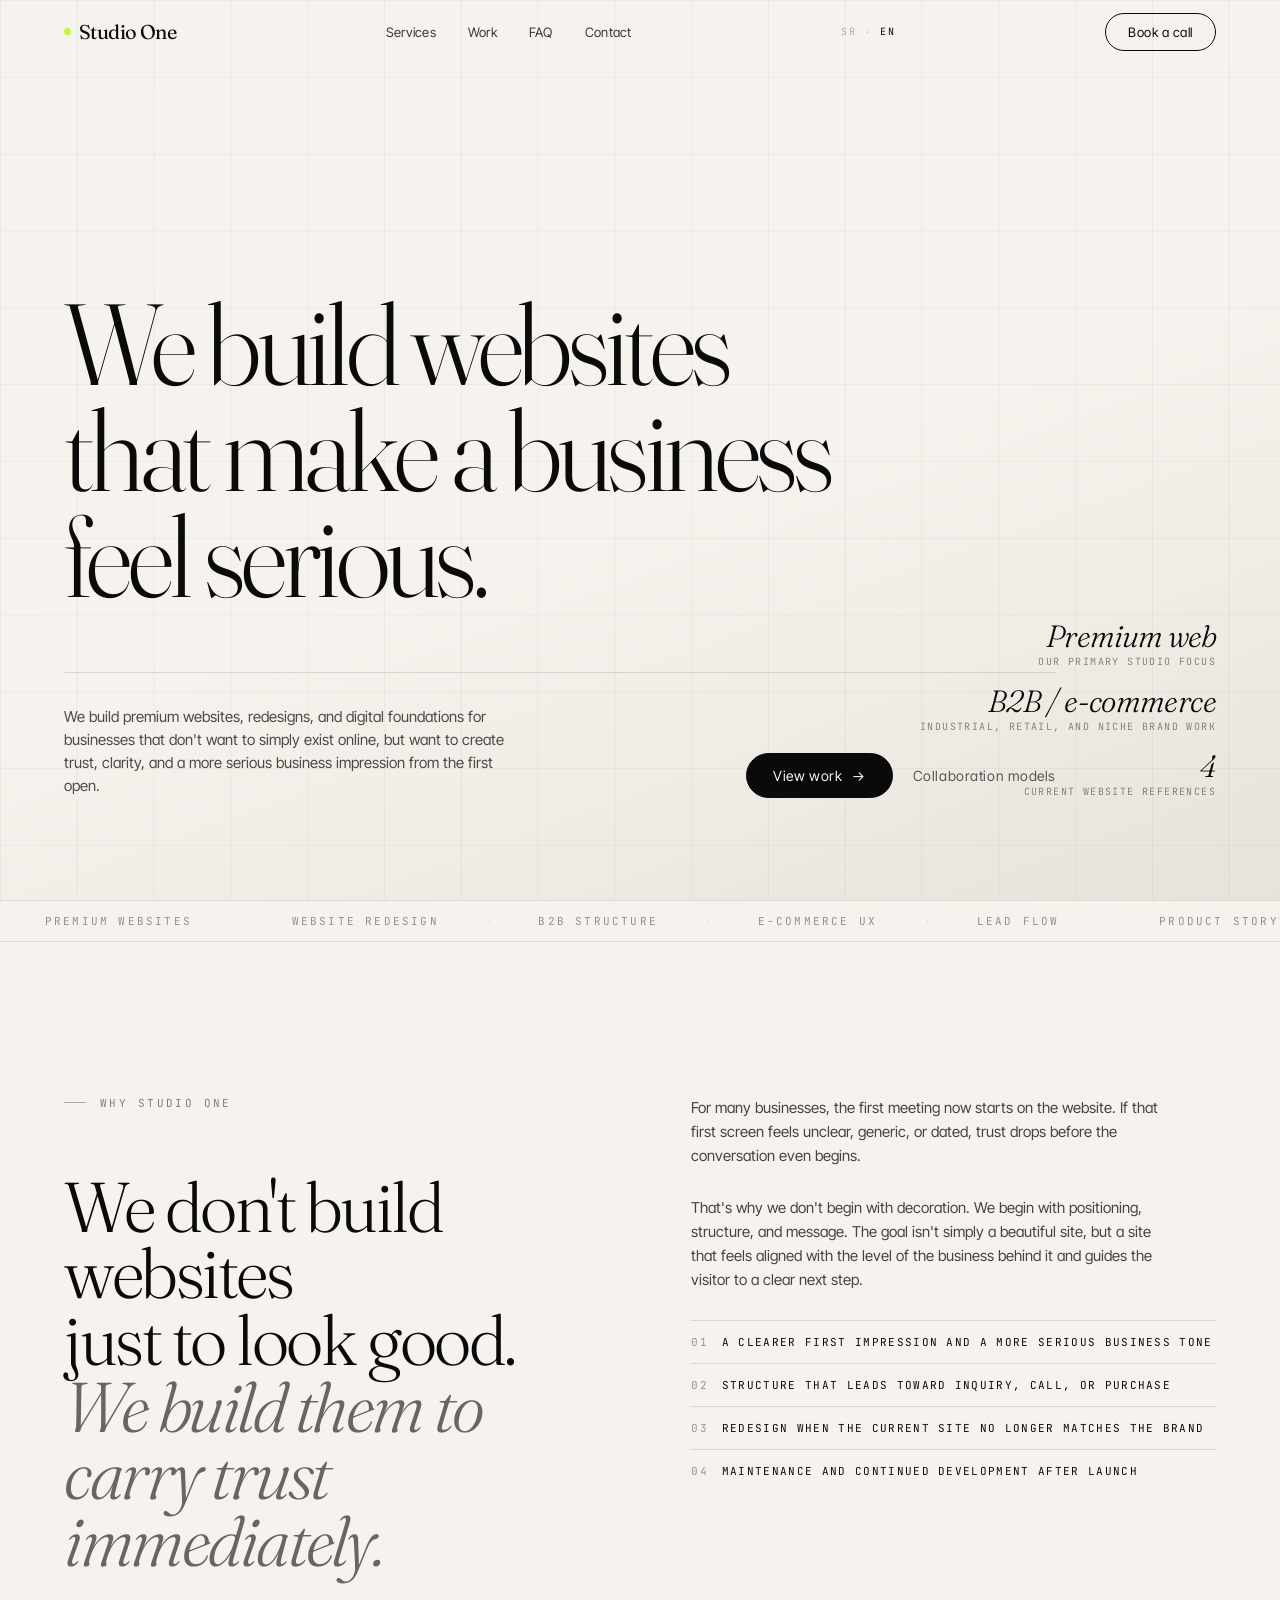
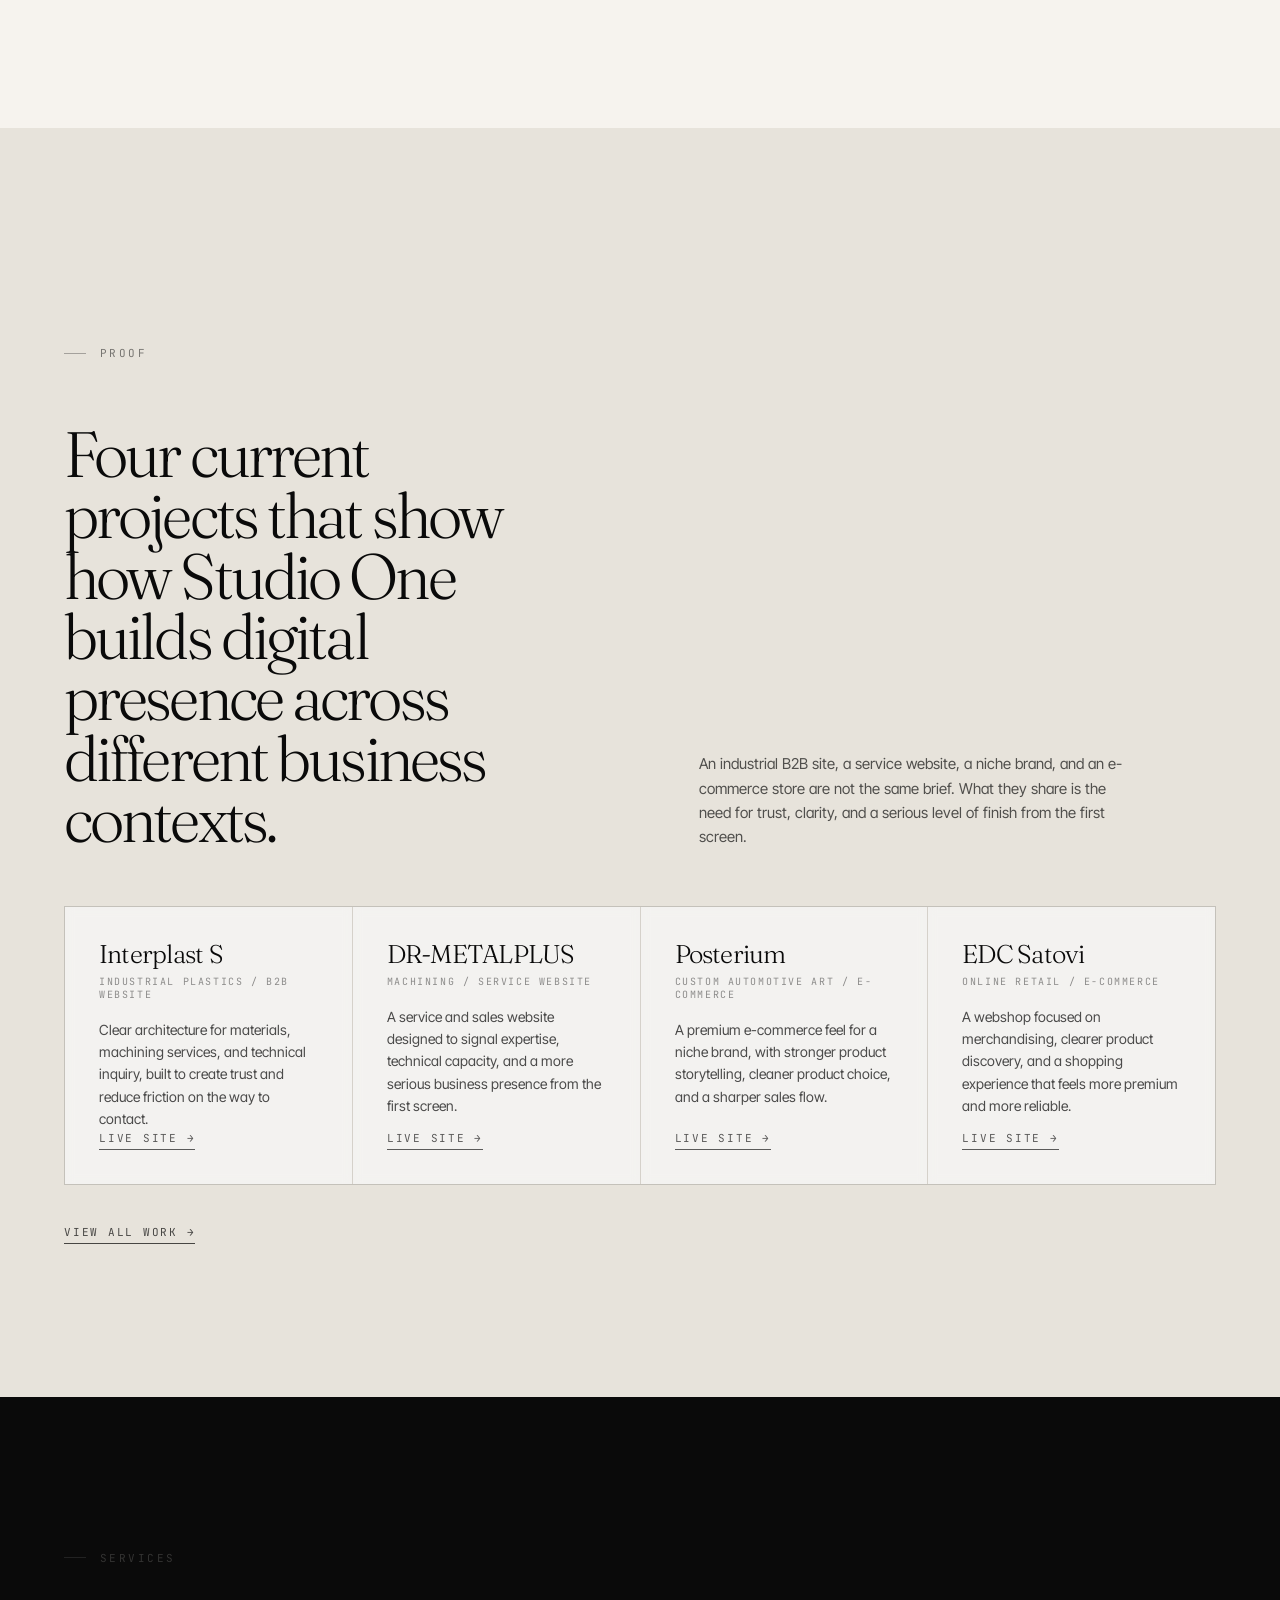
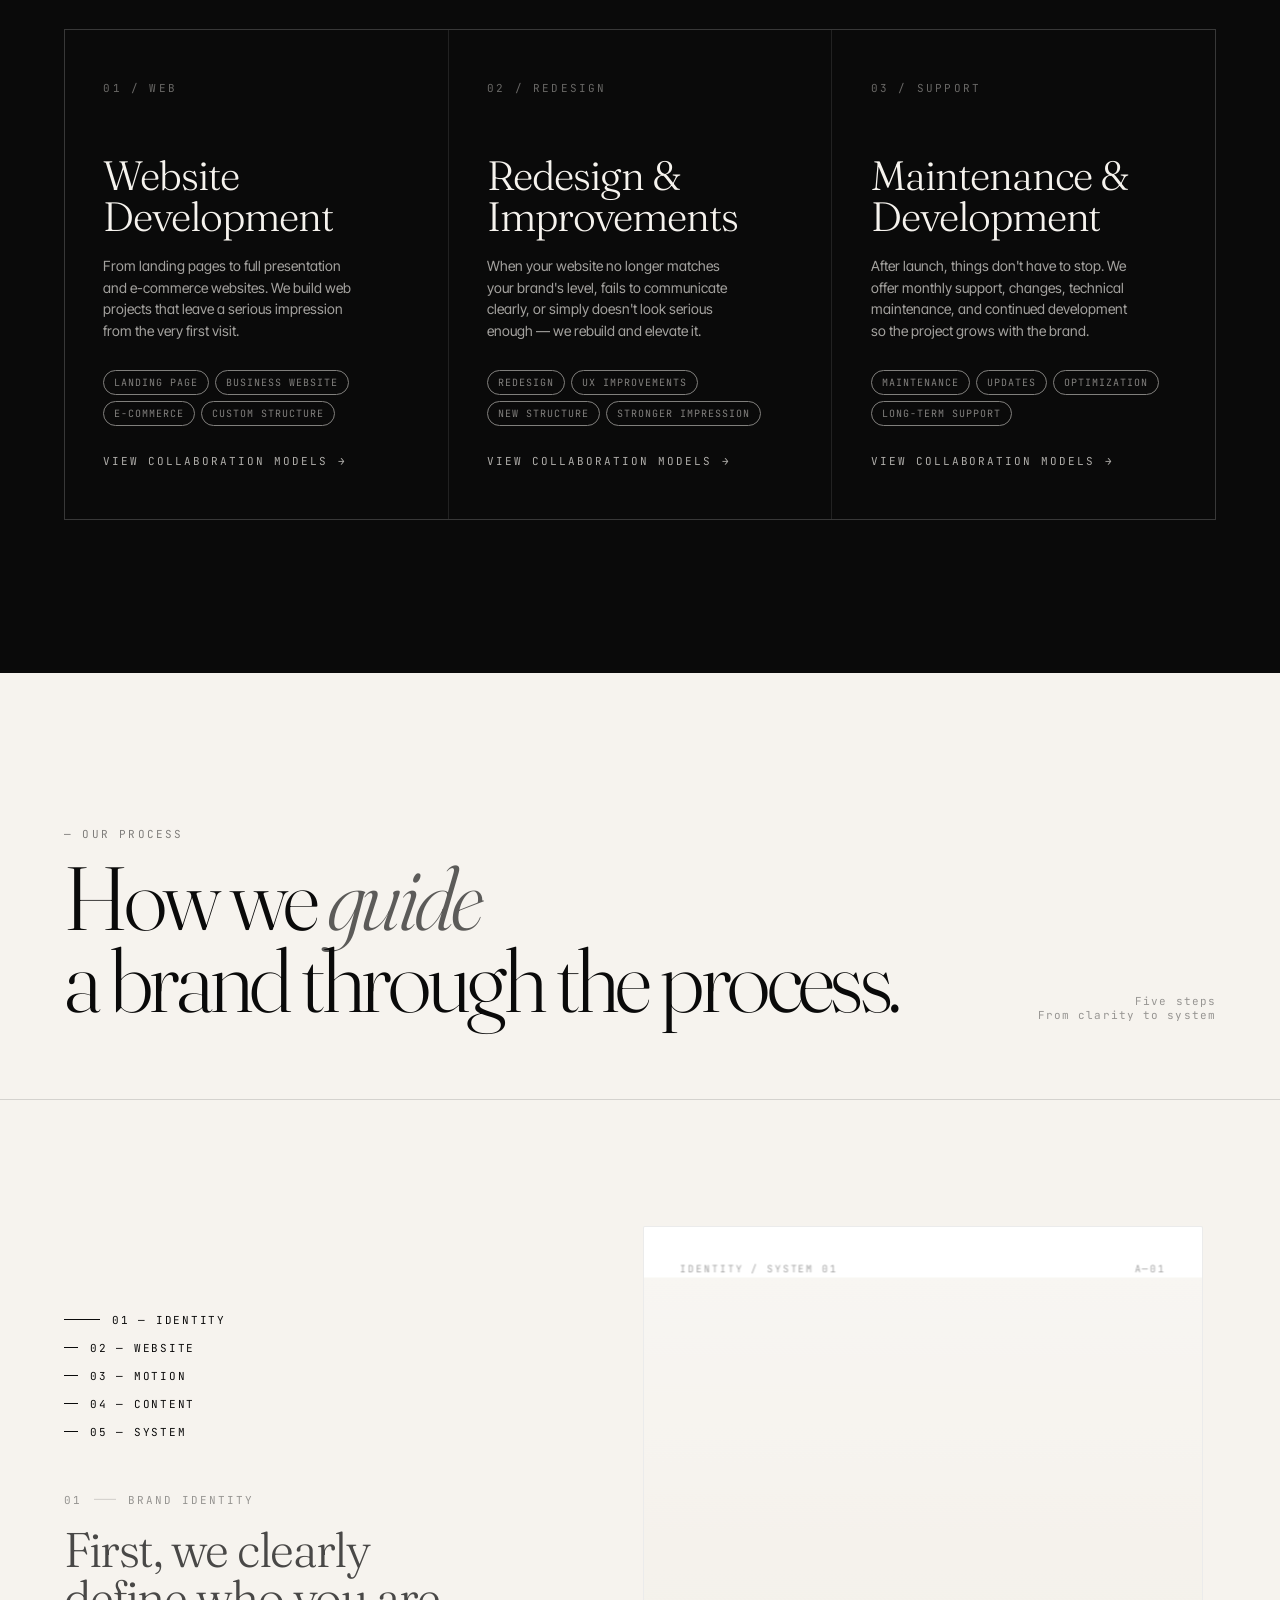
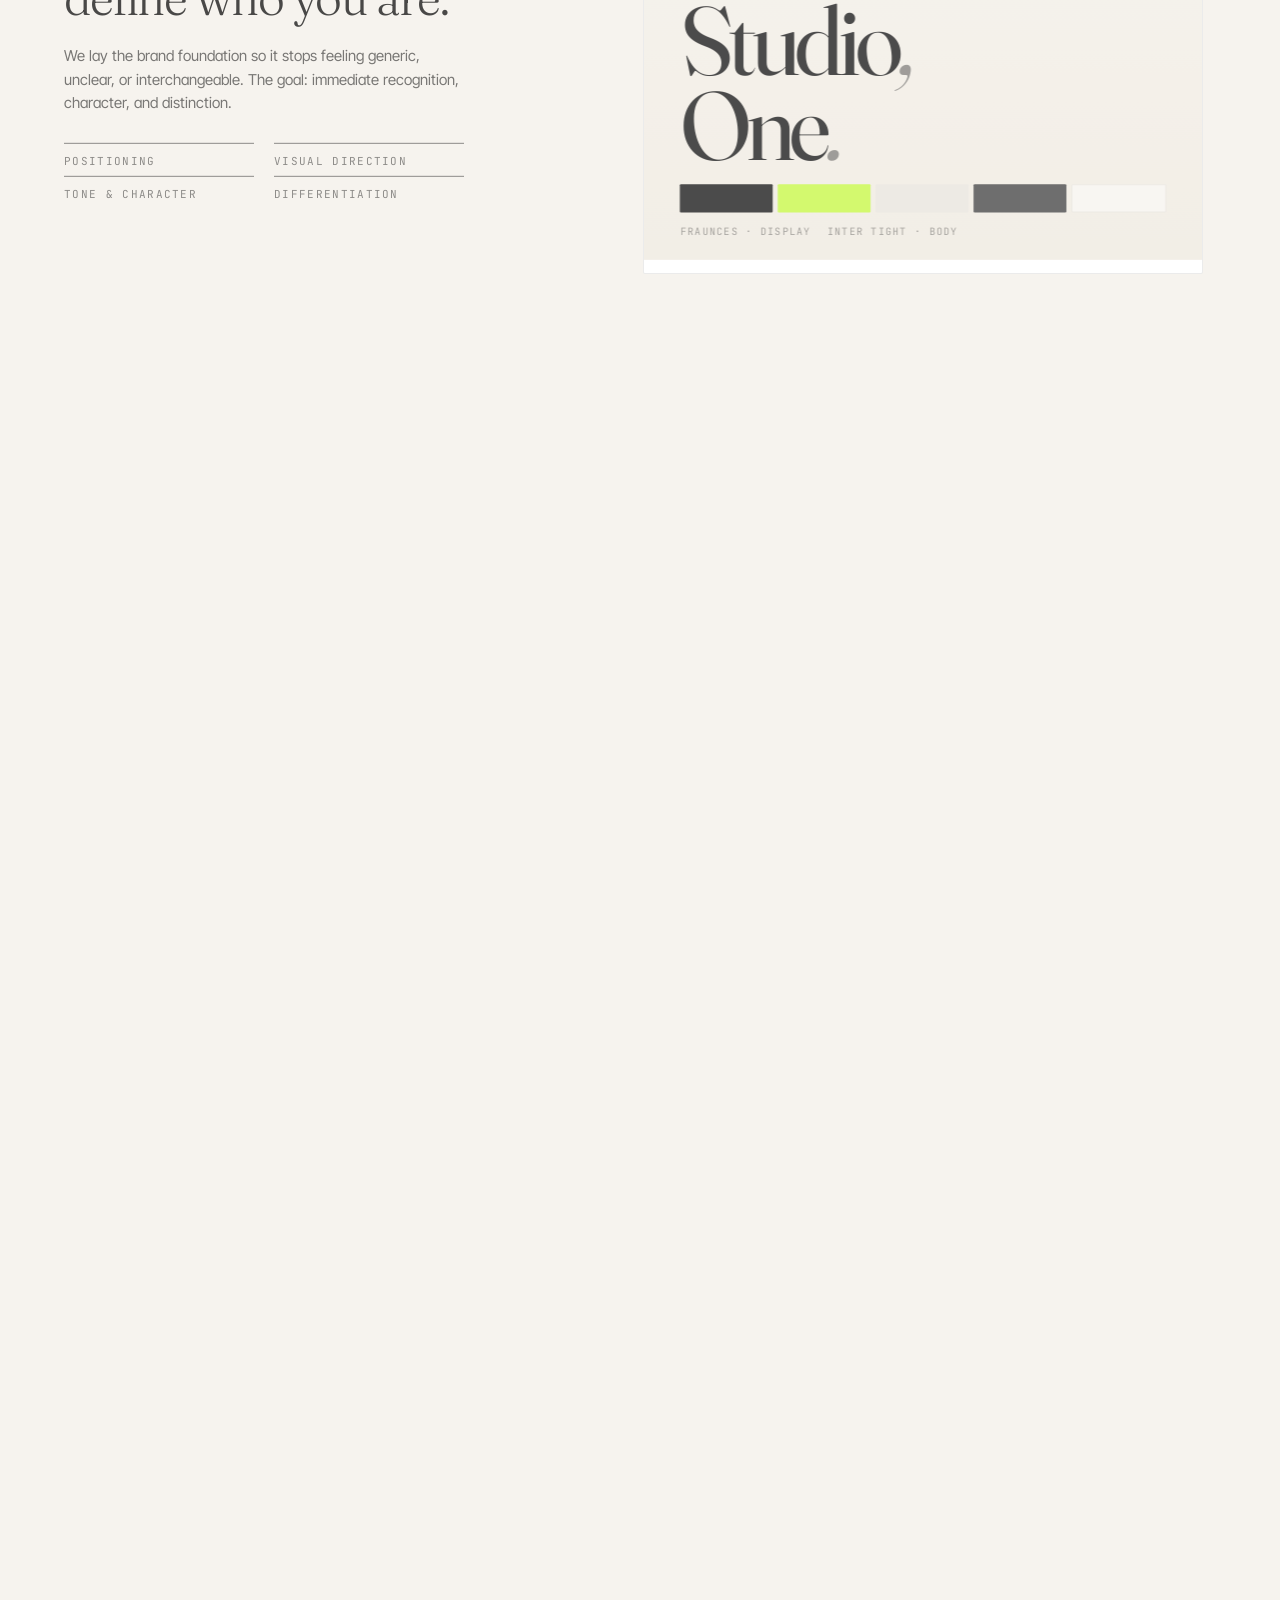
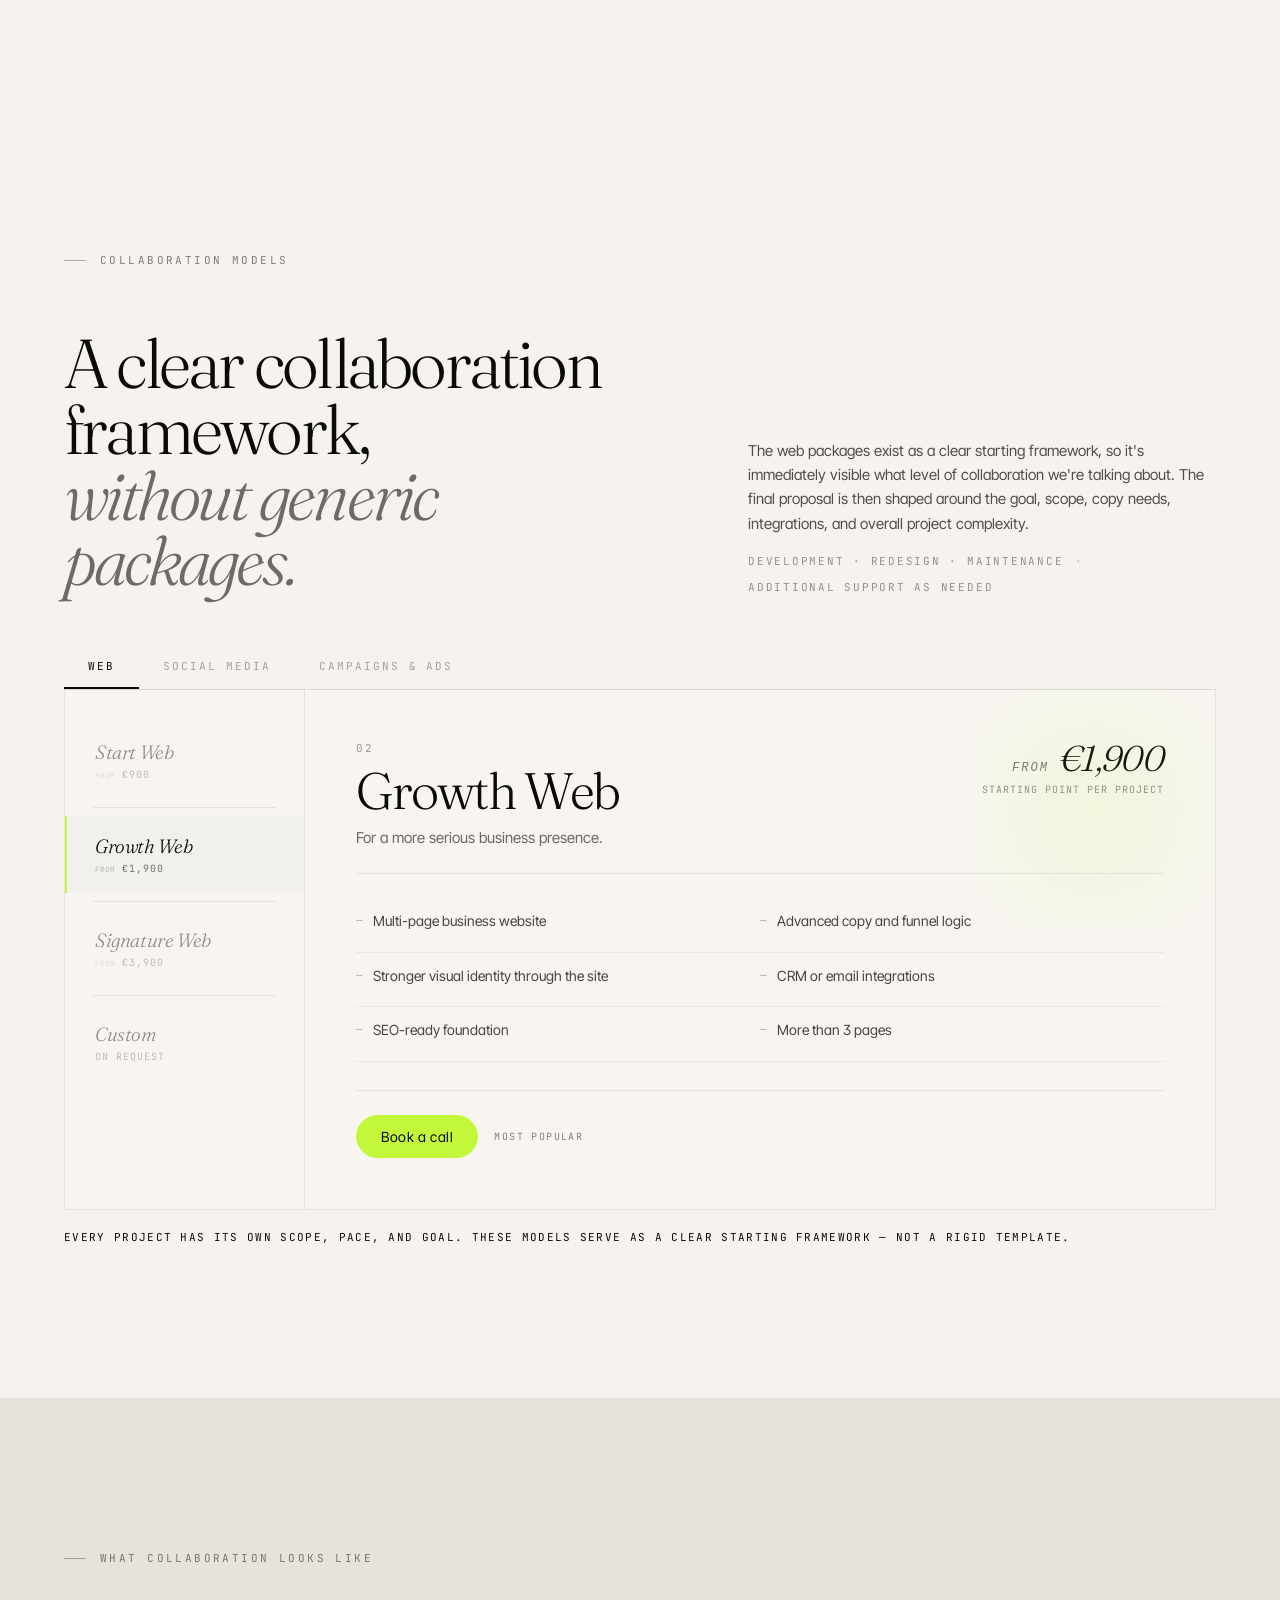
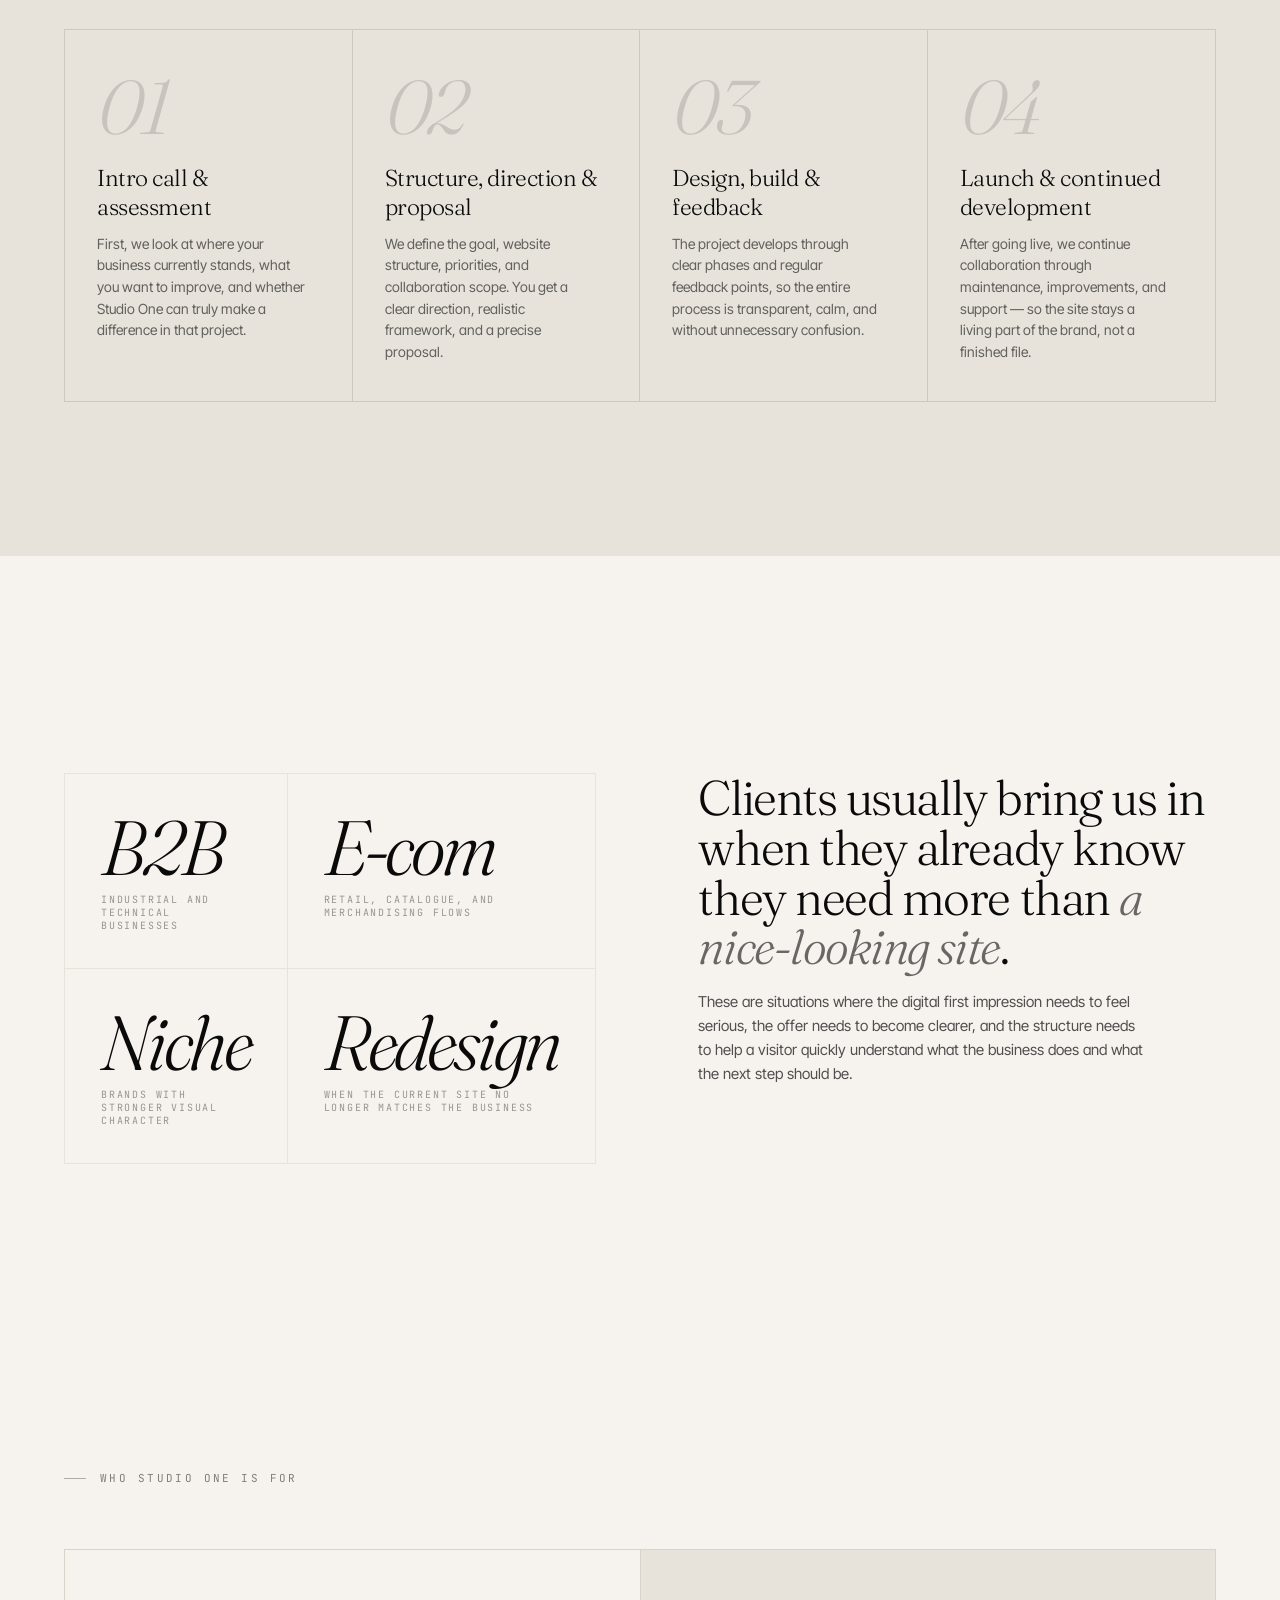
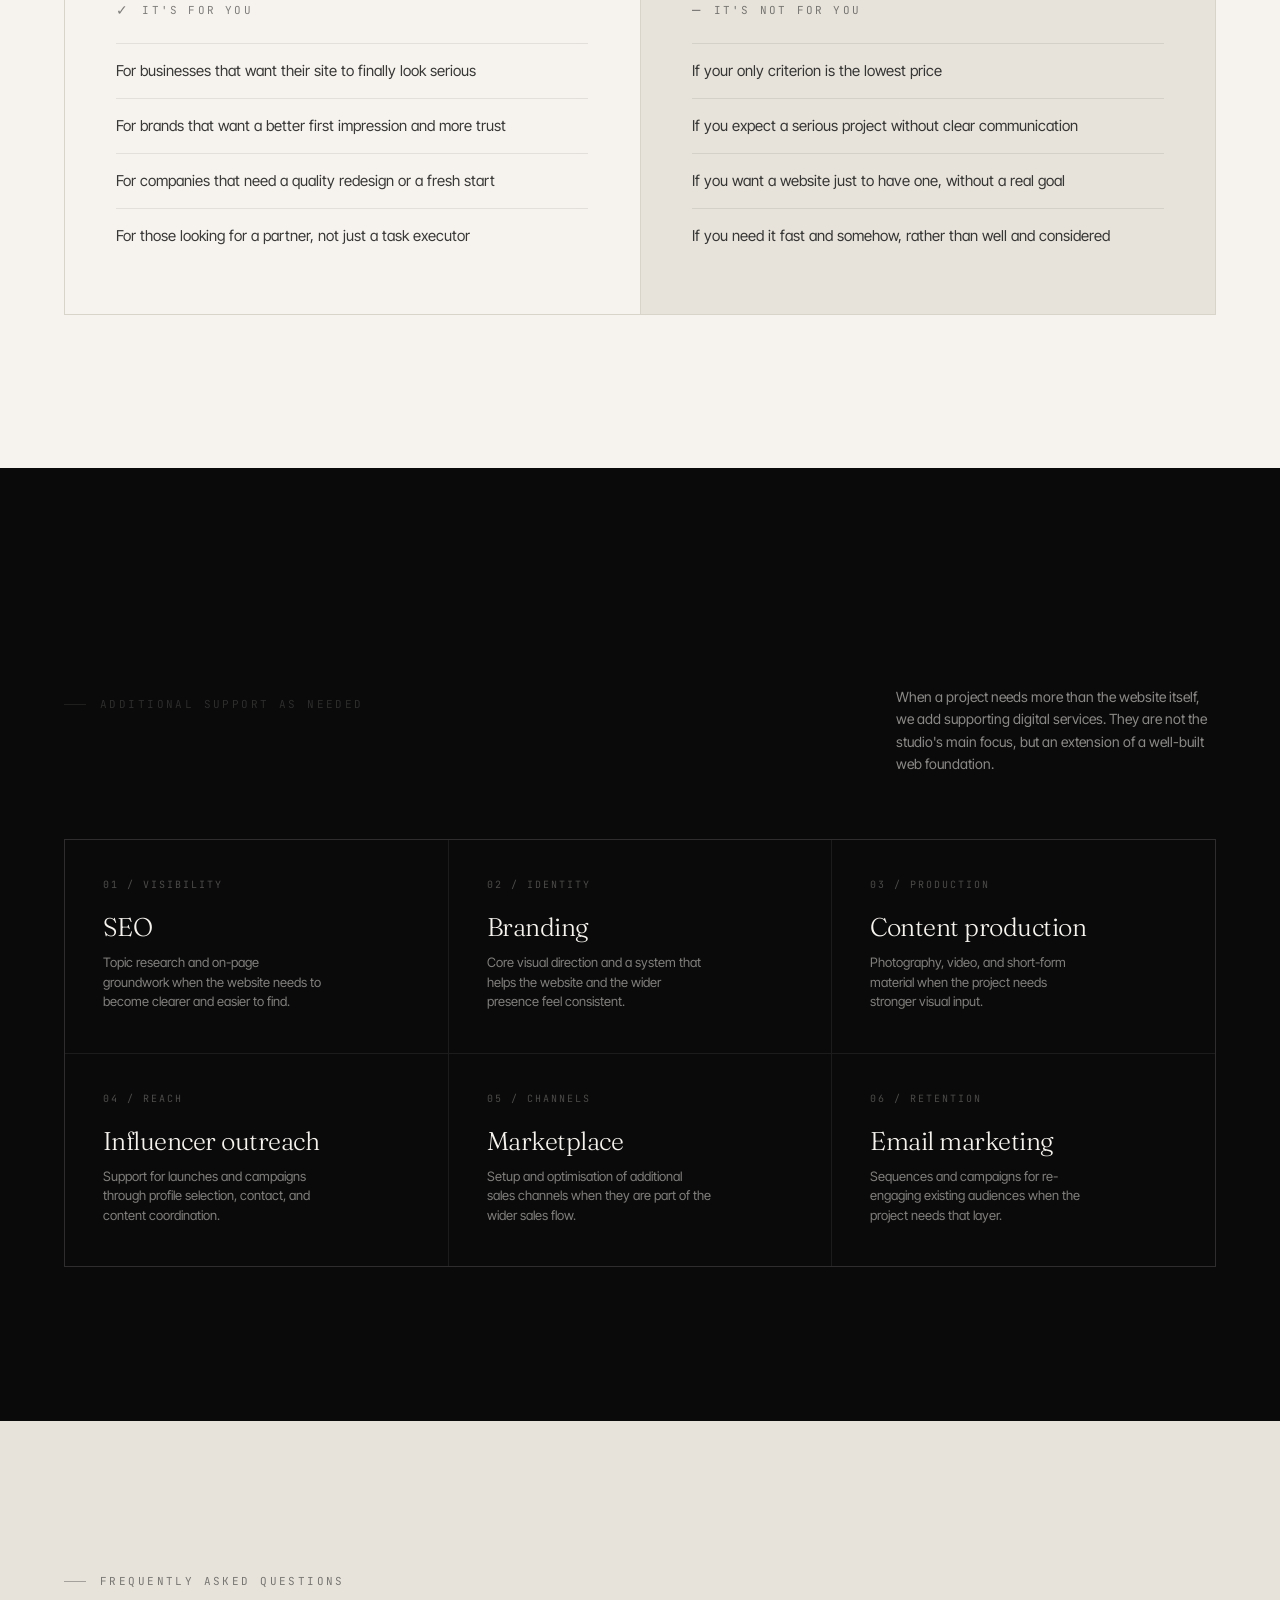
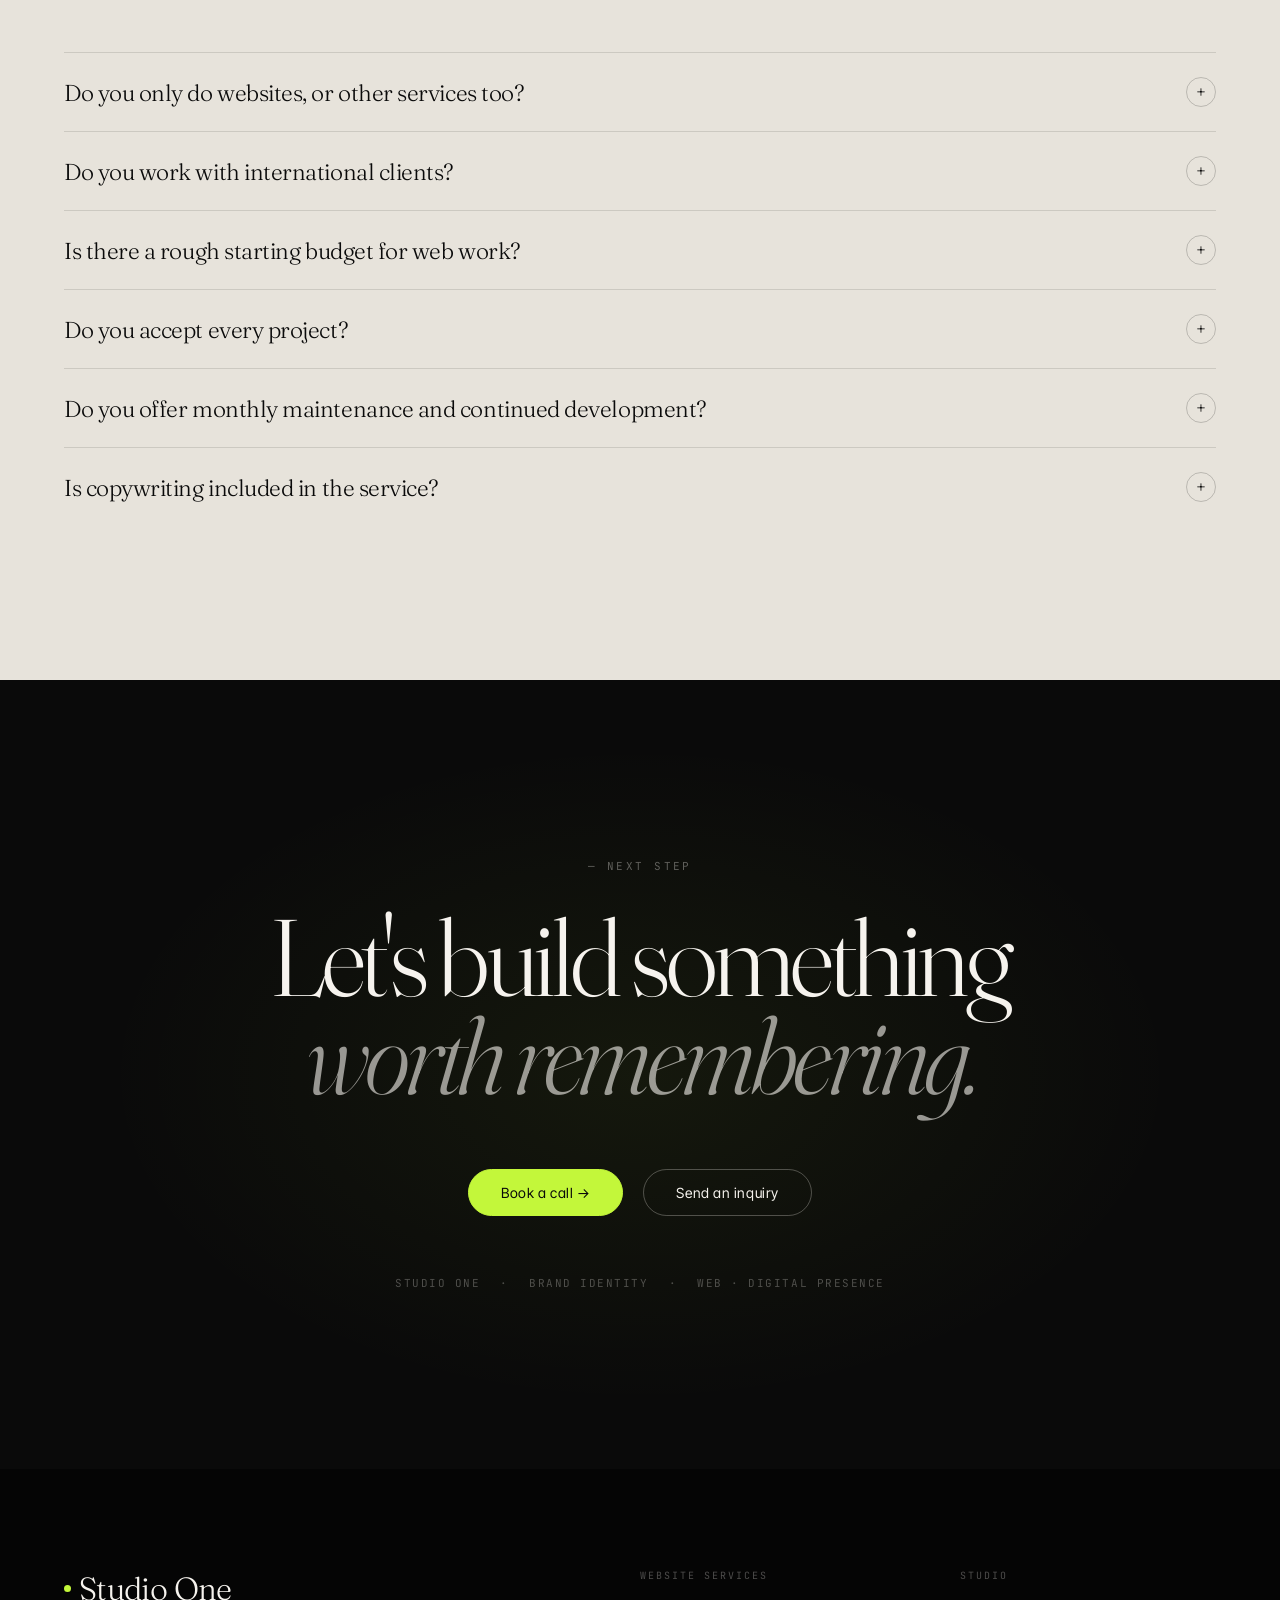
==== commit 95acbd21: "Fix package section switching" ====
--- a/en/index.html
+++ b/en/index.html
@@ -28,39 +28,53 @@
   <div class="c-dot"  id="cDot"></div>
 
   <!-- ── NAVIGATION ────────────────────────── -->
-  <nav class="nav" id="nav">
-    <a href="index.html" class="nav__logo">
-      <span class="nav__logo-dot"></span>Studio One
+  <nav class="nav" id="nav" aria-label="Main navigation">
+    <a href="index.html" class="nav__logo" aria-label="Studio One — home">
+      <span class="nav__logo-dot" aria-hidden="true"></span>Studio One
     </a>
+
     <div class="nav__links">
       <a href="pages/services.html">Services</a>
       <a href="pages/work.html">Work</a>
       <a href="pages/faq.html">FAQ</a>
       <a href="pages/contact.html">Contact</a>
     </div>
-    <div class="nav__lang">
-      <a href="../index.html" class="nav__lang-item">SR</a>
-      <span class="nav__lang-sep">·</span>
+
+    <div class="nav__lang" aria-label="Language">
+      <a href="../index.html" class="nav__lang-item" hreflang="sr">SR</a>
+      <span class="nav__lang-sep" aria-hidden="true">·</span>
       <span class="nav__lang-item is-active" aria-current="true">EN</span>
     </div>
+
     <a href="pages/contact.html" class="nav__cta" data-cursor="book">Book a call</a>
-    <button class="nav__burger" id="navBurger" aria-label="Menu">
-      <span></span><span></span>
+
+    <button
+      class="nav__burger"
+      id="navBurger"
+      type="button"
+      aria-label="Open menu"
+      aria-expanded="false"
+      aria-controls="navMobile">
+      <span aria-hidden="true"></span>
+      <span aria-hidden="true"></span>
+      <span aria-hidden="true"></span>
     </button>
   </nav>
 
-  <div class="nav__mobile" id="navMobile">
+  <nav class="nav__mobile" id="navMobile" aria-label="Mobile menu" aria-hidden="true">
     <a href="pages/services.html">Services</a>
     <a href="pages/work.html">Work</a>
     <a href="pages/faq.html">FAQ</a>
     <a href="pages/contact.html">Contact</a>
-      <div class="nav__mobile-lang">
-      <a href="../index.html" class="nav__lang-item">SR</a>
-      <span class="nav__lang-sep">·</span>
+
+    <div class="nav__mobile-lang" aria-label="Language">
+      <a href="../index.html" class="nav__lang-item" hreflang="sr">SR</a>
+      <span class="nav__lang-sep" aria-hidden="true">·</span>
       <span class="nav__lang-item is-active" aria-current="true">EN</span>
     </div>
+
     <a href="pages/contact.html" class="nav__mobile-cta">Book a call →</a>
-  </div>
+  </nav>
 
   <!-- ── HERO ──────────────────────────────── -->
   <section class="hero">
--- a/css/nav.css
+++ b/css/nav.css
@@ -1,143 +1,210 @@
 /* ============================================================
-   NAVIGATION
+   NAVIGATION  —  Studio One
+   ------------------------------------------------------------
+   Structure
+     .nav              → fixed top bar (desktop + mobile header)
+     .nav__logo        → wordmark + dot
+     .nav__links       → primary links (desktop)
+     .nav__lang        → SR/EN switcher (desktop)
+     .nav__cta         → "Zakaži poziv" pill
+     .nav__burger      → mobile toggle (3-span hamburger → X)
+     .nav__mobile      → full-screen overlay menu (mobile)
+
+   Notes
+     - Color is driven by CSS custom properties (`--nav-fg`,
+       `--nav-border`, `--nav-cta-*`) so variants (dark-hero,
+       scrolled) only need to redeclare a few vars.
+     - Breakpoint: ≤767px = mobile. Matches responsive.css.
    ============================================================ */
+
+/* ── Tokens local to the nav ───────────────────────────────── */
 .nav {
+  --nav-fg:           var(--ink);
+  --nav-border:       var(--ink);
+  --nav-cta-hover-bg: var(--ink);
+  --nav-cta-hover-fg: var(--bone);
+
   position: fixed; top: 0; left: 0; right: 0; z-index: 200;
   height: 64px; padding: 0 var(--gutter);
   display: flex; align-items: center; justify-content: space-between;
-  transition: background 500ms var(--ease), border-bottom 500ms;
-}
+  color: var(--nav-fg);
+  transition: background 500ms var(--ease), border-color 500ms var(--ease);
+  border-bottom: 1px solid transparent;
+}
+
 .nav.is-scrolled {
-  background: rgba(246,243,238,.9);
-  backdrop-filter: blur(16px);
+  background: rgba(246, 243, 238, .9);
   -webkit-backdrop-filter: blur(16px);
-  border-bottom: 1px solid var(--fog);
-}
+          backdrop-filter: blur(16px);
+  border-bottom-color: var(--fog);
+}
+
+/* ── Logo ──────────────────────────────────────────────────── */
 .nav__logo {
   font-family: var(--font-serif); font-weight: 400; font-size: 20px;
   letter-spacing: -.03em;
-  display: flex; align-items: center; gap: 8px;
+  display: inline-flex; align-items: center; gap: 8px;
+  color: var(--nav-fg);
 }
 .nav__logo-dot {
   width: 7px; height: 7px; border-radius: 50%;
   background: var(--accent); flex-shrink: 0;
 }
+
+/* ── Primary links ─────────────────────────────────────────── */
 .nav__links {
   display: flex; align-items: center; gap: clamp(20px, 2.5vw, 40px);
-  font-family: var(--font-sans); font-size: 13px; letter-spacing: .02em; opacity: .8;
-}
-.nav__links a { transition: opacity 200ms; }
+  font-family: var(--font-sans); font-size: 13px; letter-spacing: .02em;
+  opacity: .8;
+}
+.nav__links a {
+  color: inherit;
+  transition: opacity 200ms var(--ease);
+}
+.nav__link--active { opacity: 1 !important; }
+
+/* ── CTA pill ──────────────────────────────────────────────── */
 .nav__cta {
   font-family: var(--font-sans); font-size: 13px; letter-spacing: .04em;
-  border: 1px solid var(--ink); padding: 10px 22px; border-radius: 999px;
-  transition: background 250ms var(--ease), color 250ms var(--ease);
+  color: var(--nav-fg);
+  border: 1px solid var(--nav-border);
+  padding: 10px 22px; border-radius: 999px;
   white-space: nowrap;
-}
-/* ── Language switcher ────────────────────── */
+  transition: background 250ms var(--ease),
+              color      250ms var(--ease),
+              border-color 250ms var(--ease);
+}
+
+/* ── Language switcher ─────────────────────────────────────── */
 .nav__lang {
   display: flex; align-items: center; gap: 7px;
   font-family: var(--font-mono); font-size: 10px;
   letter-spacing: .18em; text-transform: uppercase;
+  color: var(--nav-fg);
 }
 .nav__lang-sep { opacity: .2; font-size: 11px; }
-.nav__lang-item { opacity: .3; transition: opacity 220ms var(--ease); }
+.nav__lang-item {
+  color: inherit; opacity: .3;
+  transition: opacity 220ms var(--ease);
+}
 .nav__lang-item.is-active { opacity: 1; }
 
-/* ── Active nav link ──────────────────────── */
-.nav__link--active { opacity: 1 !important; }
-
-/* ── Dark hero variant ────────────────────── */
-/*
-   Pages with a dark/ink hero add data-dark-hero on <body>.
-   Nav starts with bone-coloured text; once .is-scrolled kicks in,
-   the bone backdrop + ink text takes over automatically.
-*/
+/* ── Dark-hero variant ─────────────────────────────────────────
+   Pages with a dark/ink hero set [data-dark-hero] on <body>.
+   While the nav is not yet .is-scrolled, redeclare a handful of
+   custom props — no need to re-specify each child selector.
+─────────────────────────────────────────────────────────────── */
 body[data-dark-hero] .nav:not(.is-scrolled) {
-  color: var(--bone);
-}
-body[data-dark-hero] .nav:not(.is-scrolled) .nav__logo {
-  color: var(--bone);
-}
-body[data-dark-hero] .nav:not(.is-scrolled) .nav__links {
-  color: var(--bone);
-}
-body[data-dark-hero] .nav:not(.is-scrolled) .nav__cta {
-  border-color: rgba(246,243,238,.45);
-  color: var(--bone);
-}
-body[data-dark-hero] .nav:not(.is-scrolled) .nav__burger span {
-  background: var(--bone);
-}
-body[data-dark-hero] .nav:not(.is-scrolled) .nav__lang-item {
-  color: var(--bone);
-}
-body[data-dark-hero] .nav:not(.is-scrolled) .nav__lang-sep {
-  color: var(--bone);
-  opacity: .25;
-}
-
+  --nav-fg:           var(--bone);
+  --nav-border:       rgba(246, 243, 238, .45);
+  --nav-cta-hover-bg: var(--bone);
+  --nav-cta-hover-fg: var(--ink);
+}
+
+/* ── Burger (3-span hamburger → X) ─────────────────────────── */
 .nav__burger {
-  display: none; flex-direction: column; gap: 5px;
-  width: 28px; padding: 2px 0;
+  display: none;                       /* Shown at ≤767px */
+  flex-direction: column;
+  justify-content: space-between;
+  width: 28px; height: 14px;
+  padding: 0;
+  background: none; border: 0;
+  cursor: pointer;
 }
 .nav__burger span {
-  width: 100%; height: 1px; background: var(--ink);
-  transition: transform 300ms var(--ease), opacity 300ms;
   display: block;
+  width: 100%; height: 1px;
+  background: var(--nav-fg);
+  transform-origin: center;
+  transition: transform 300ms var(--ease),
+              opacity   200ms var(--ease);
 }
 .nav__burger.is-open span:nth-child(1) { transform: translateY(6px) rotate(45deg); }
-.nav__burger.is-open span:nth-child(2) { opacity: 0; }
-
+.nav__burger.is-open span:nth-child(2) { opacity: 0; transform: scaleX(.4); }
+.nav__burger.is-open span:nth-child(3) { transform: translateY(-6px) rotate(-45deg); }
+
+/* ── Mobile overlay menu ───────────────────────────────────── */
 .nav__mobile {
-  display: flex; position: fixed; inset: 0; z-index: 190;
-  flex-direction: column; align-items: center; justify-content: center; gap: 28px;
+  position: fixed; inset: 0; z-index: 190;
+  display: flex; flex-direction: column;
+  align-items: center; justify-content: center; gap: 28px;
   background: var(--bone);
   font-family: var(--font-serif); font-weight: 300;
   font-size: clamp(28px, 7vw, 44px); letter-spacing: -.02em;
-  opacity: 0; pointer-events: none;
-  transition: opacity 400ms var(--ease);
-}
-.nav__mobile.is-open { opacity: 1; pointer-events: auto; }
-.nav__mobile a { transition: opacity 200ms; }
+
+  /* Closed: invisible AND removed from tab order.
+     visibility is delayed so the fade-out can play first. */
+  opacity: 0;
+  visibility: hidden;
+  pointer-events: none;
+  transition: opacity    400ms var(--ease),
+              visibility 0s linear 400ms;
+}
+.nav__mobile.is-open {
+  opacity: 1;
+  visibility: visible;
+  pointer-events: auto;
+  transition: opacity 400ms var(--ease),
+              visibility 0s linear 0s;
+}
+.nav__mobile a {
+  color: var(--ink);
+  transition: opacity 200ms var(--ease);
+}
 .nav__mobile-cta { color: var(--accent); }
 
-@media (max-width: 768px) {
-  .nav__links, .nav__cta, .nav__lang { display: none; }
-  .nav__burger { display: flex; }
-}
-
-/* ── Mobile menu lang switch ──────────────── */
-/*
-   .nav__mobile-lang sits above the CTA inside .nav__mobile.
-   Reuses .nav__lang-item styles (already defined above).
-   Mobile-specific sizing and centering applied here.
-*/
+/* Mobile-menu language switcher — inherits .nav__lang-item colors */
 .nav__mobile-lang {
   display: flex; align-items: center; gap: 10px;
   font-family: var(--font-mono); font-size: 11px;
   letter-spacing: .2em; text-transform: uppercase;
-}
-.nav__mobile-lang .nav__lang-item {
-  opacity: .3;
-  transition: opacity 220ms var(--ease);
-  font-size: 11px;
-}
-.nav__mobile-lang .nav__lang-item.is-active { opacity: 1; }
-.nav__mobile-lang .nav__lang-sep { opacity: .2; }
-
-/* ── Hover — pointer devices only ──────────────────────────
+  color: var(--ink);
+}
+.nav__mobile-lang .nav__lang-item { font-size: 11px; }
+
+/* ── Breakpoint: hide desktop nav, show burger ─────────────── */
+@media (max-width: 767px) {
+  .nav__links,
+  .nav__cta,
+  .nav__lang { display: none; }
+  .nav__burger { display: flex; }
+}
+
+/* ── Hover — pointer devices only ──────────────────────────────
    Touch devices must not fire hover states on tap.
    Only real pointing devices (mouse / trackpad) match this.
-────────────────────────────────────────────────────────── */
+─────────────────────────────────────────────────────────────── */
 @media (hover: hover) and (pointer: fine) {
-  .nav__links a:hover { opacity: .45; }
-  .nav__cta:hover { background: var(--ink); color: var(--bone); }
-  .nav__lang-item:hover { opacity: .7; }
-  body[data-dark-hero] .nav:not(.is-scrolled) .nav__cta:hover {
-    background: var(--bone);
-    color: var(--ink);
-    border-color: var(--bone);
+  .nav__links a:hover       { opacity: .45; }
+  .nav__lang-item:hover     { opacity: .7; }
+  .nav__mobile a:hover      { opacity: .5; }
+  .nav__cta:hover {
+    background:   var(--nav-cta-hover-bg);
+    color:        var(--nav-cta-hover-fg);
+    border-color: var(--nav-cta-hover-bg);
   }
-  .nav__mobile a:hover { opacity: .5; }
-  .nav__mobile-lang .nav__lang-item:hover { opacity: .7; }
-}
+}
+
+/* ── Keyboard focus ────────────────────────────────────────── */
+.nav a:focus-visible,
+.nav__burger:focus-visible,
+.nav__mobile a:focus-visible {
+  outline: 2px solid var(--nav-fg, var(--ink));
+  outline-offset: 4px;
+  border-radius: 2px;
+}
+.nav__cta:focus-visible {
+  outline-offset: 6px;
+}
+
+/* ── Reduced motion ────────────────────────────────────────── */
+@media (prefers-reduced-motion: reduce) {
+  .nav,
+  .nav__burger span,
+  .nav__mobile,
+  .nav__links a,
+  .nav__lang-item,
+  .nav__cta {
+    transition: none !important;
+  }
+}
--- a/css/responsive.css
+++ b/css/responsive.css
@@ -130,12 +130,14 @@
   /*
      nav.css defaults to align-items:center; justify-content:center.
      On mobile we switch to top-left layout: items read left-aligned
-     from below the nav bar, CTA separated at the bottom.
+     from below the nav bar, CTA separated at the bottom. The
+     bottom padding adds safe-area-inset so the CTA never sits
+     under an iPhone home-indicator.
   */
   .nav__mobile {
     align-items: flex-start;
     justify-content: flex-start;
-    padding: 88px var(--gutter) clamp(32px,7vw,56px);
+    padding: 88px var(--gutter) calc(clamp(32px,7vw,56px) + env(safe-area-inset-bottom, 0px));
     gap: clamp(8px,3vw,18px);
     font-size: clamp(28px,8vw,40px);
   }
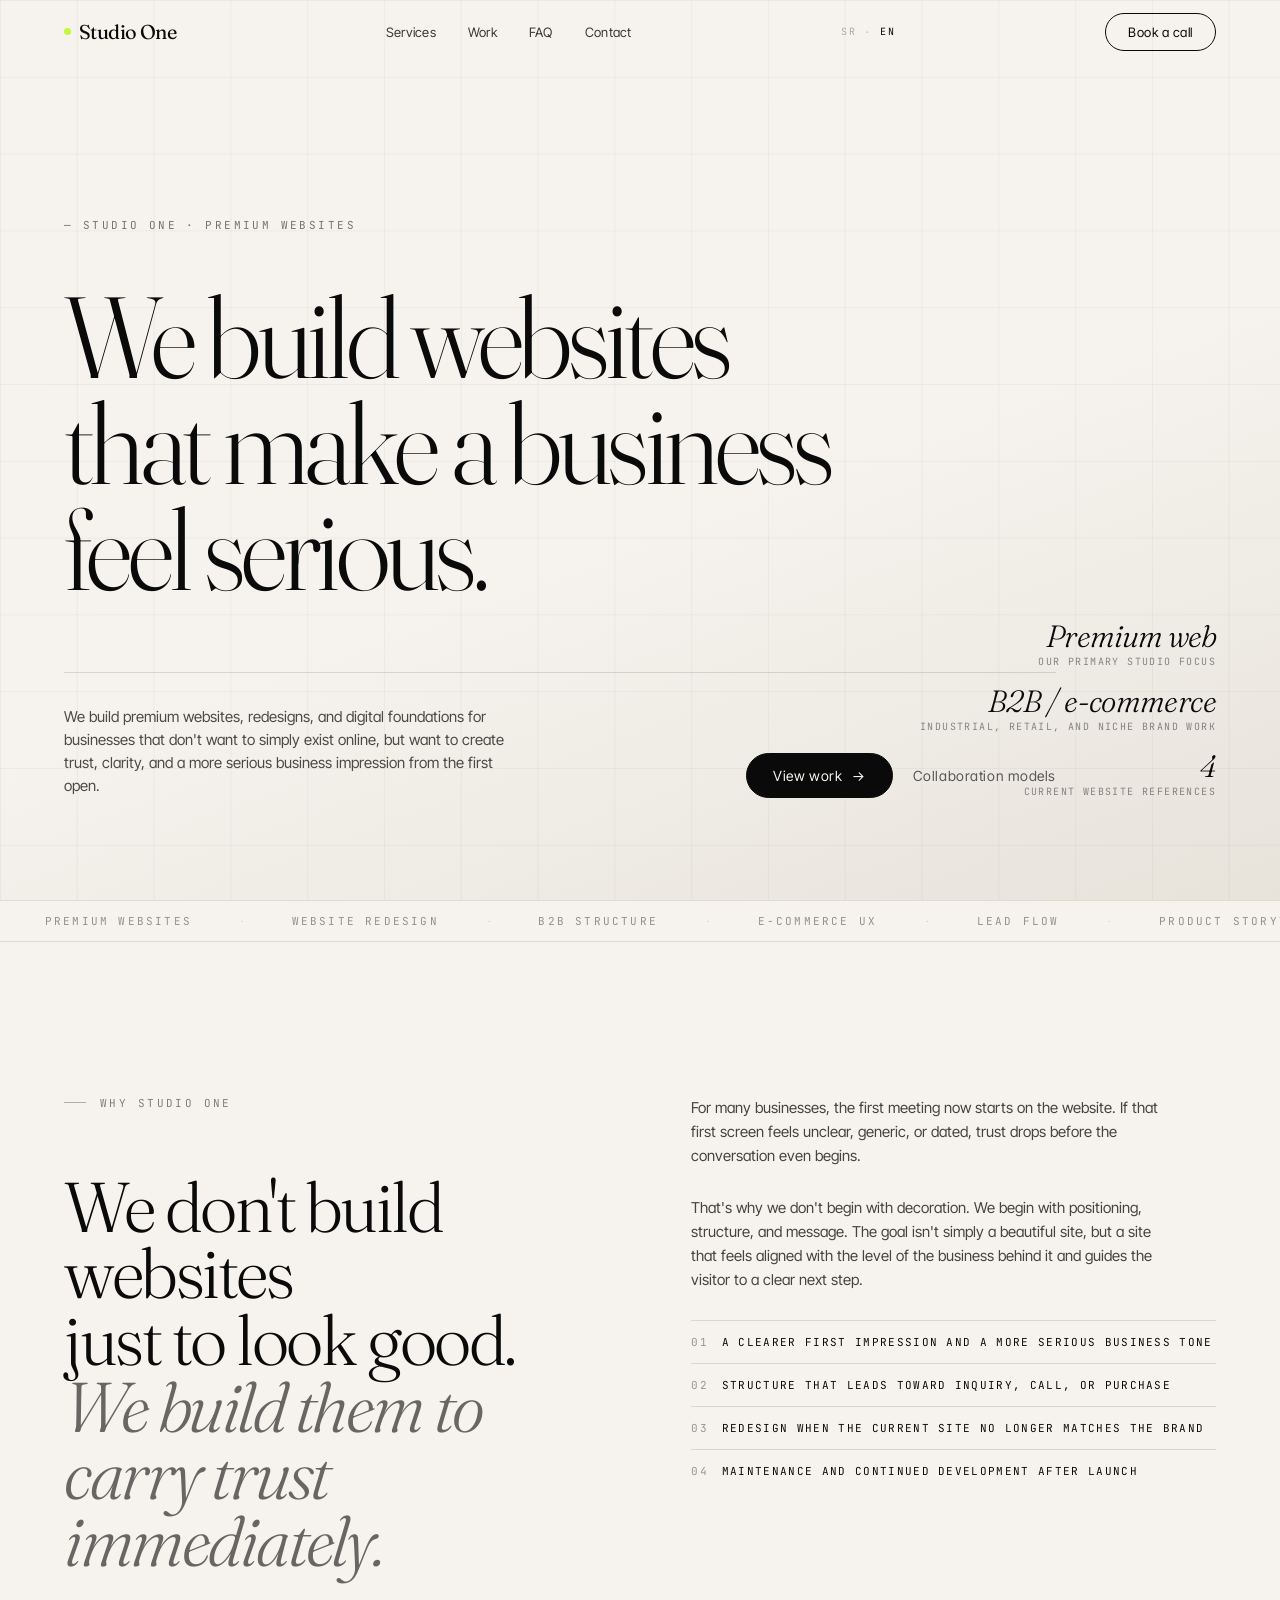
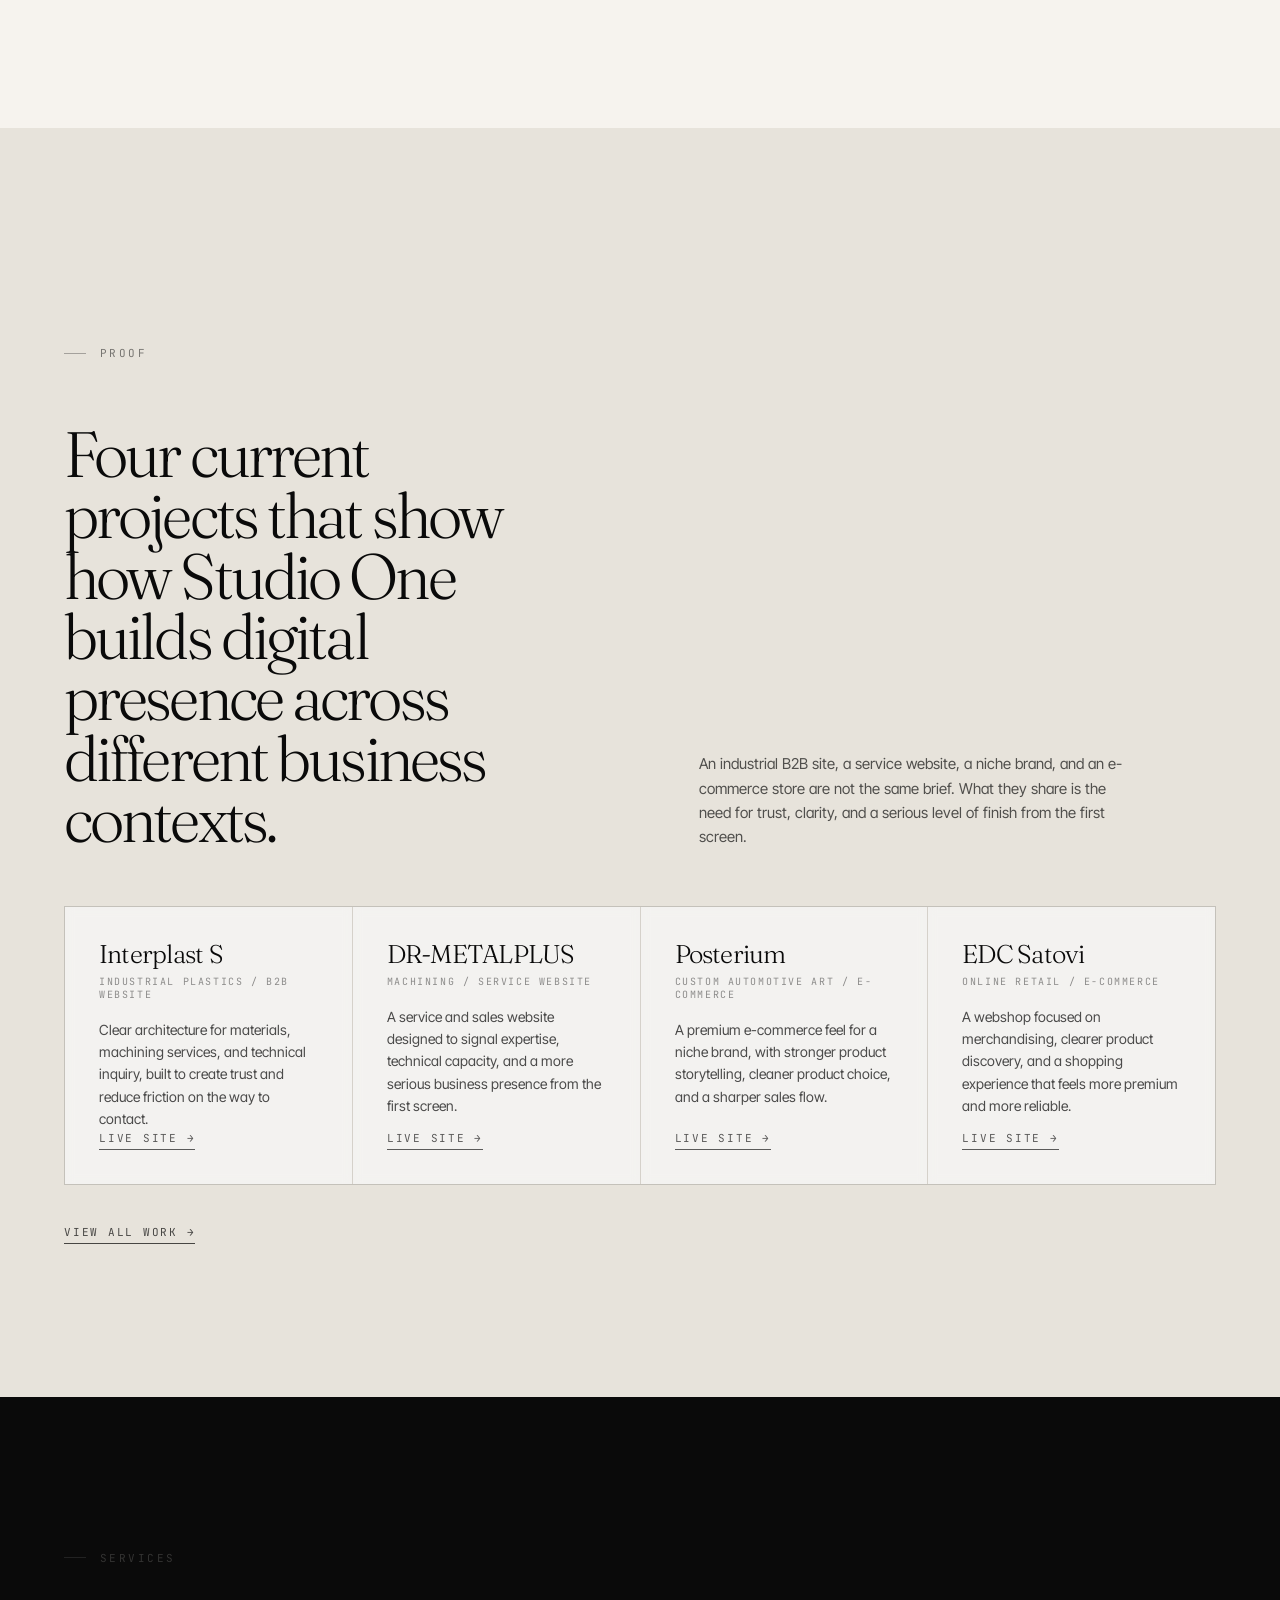
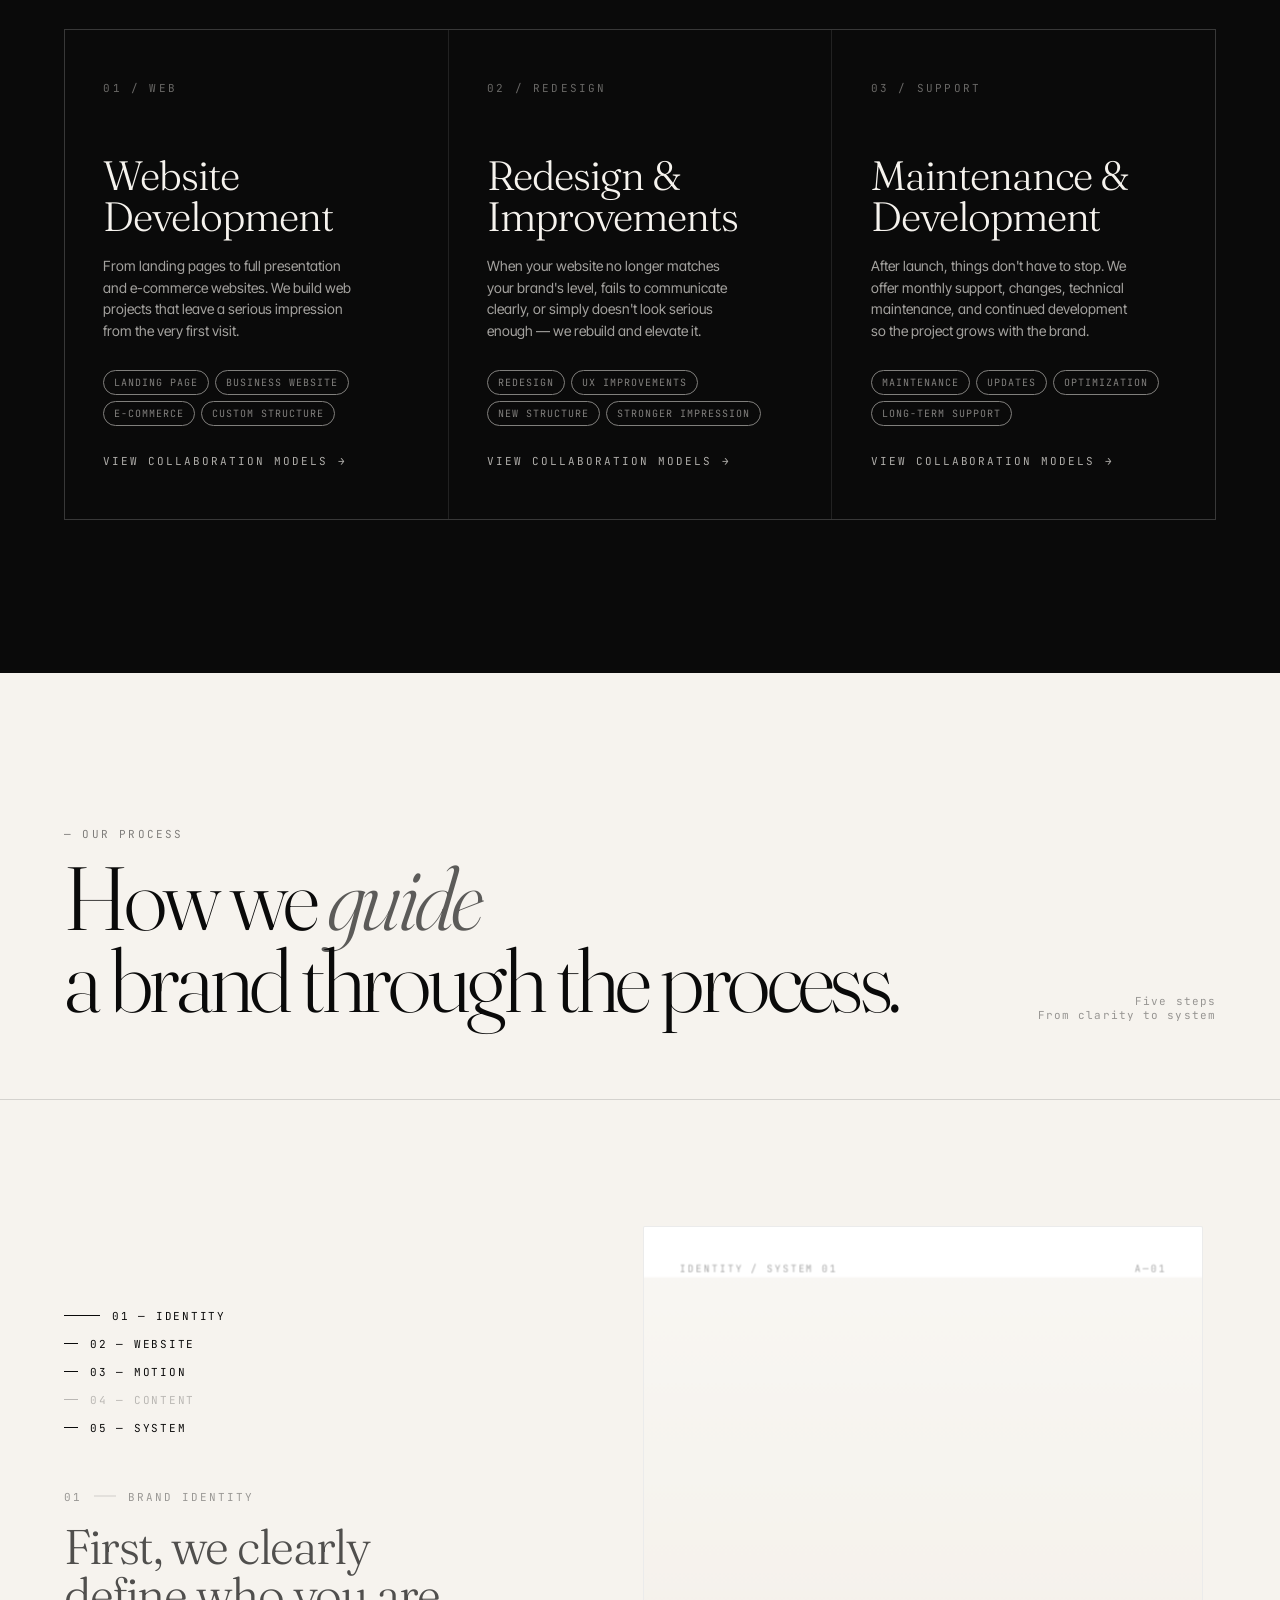
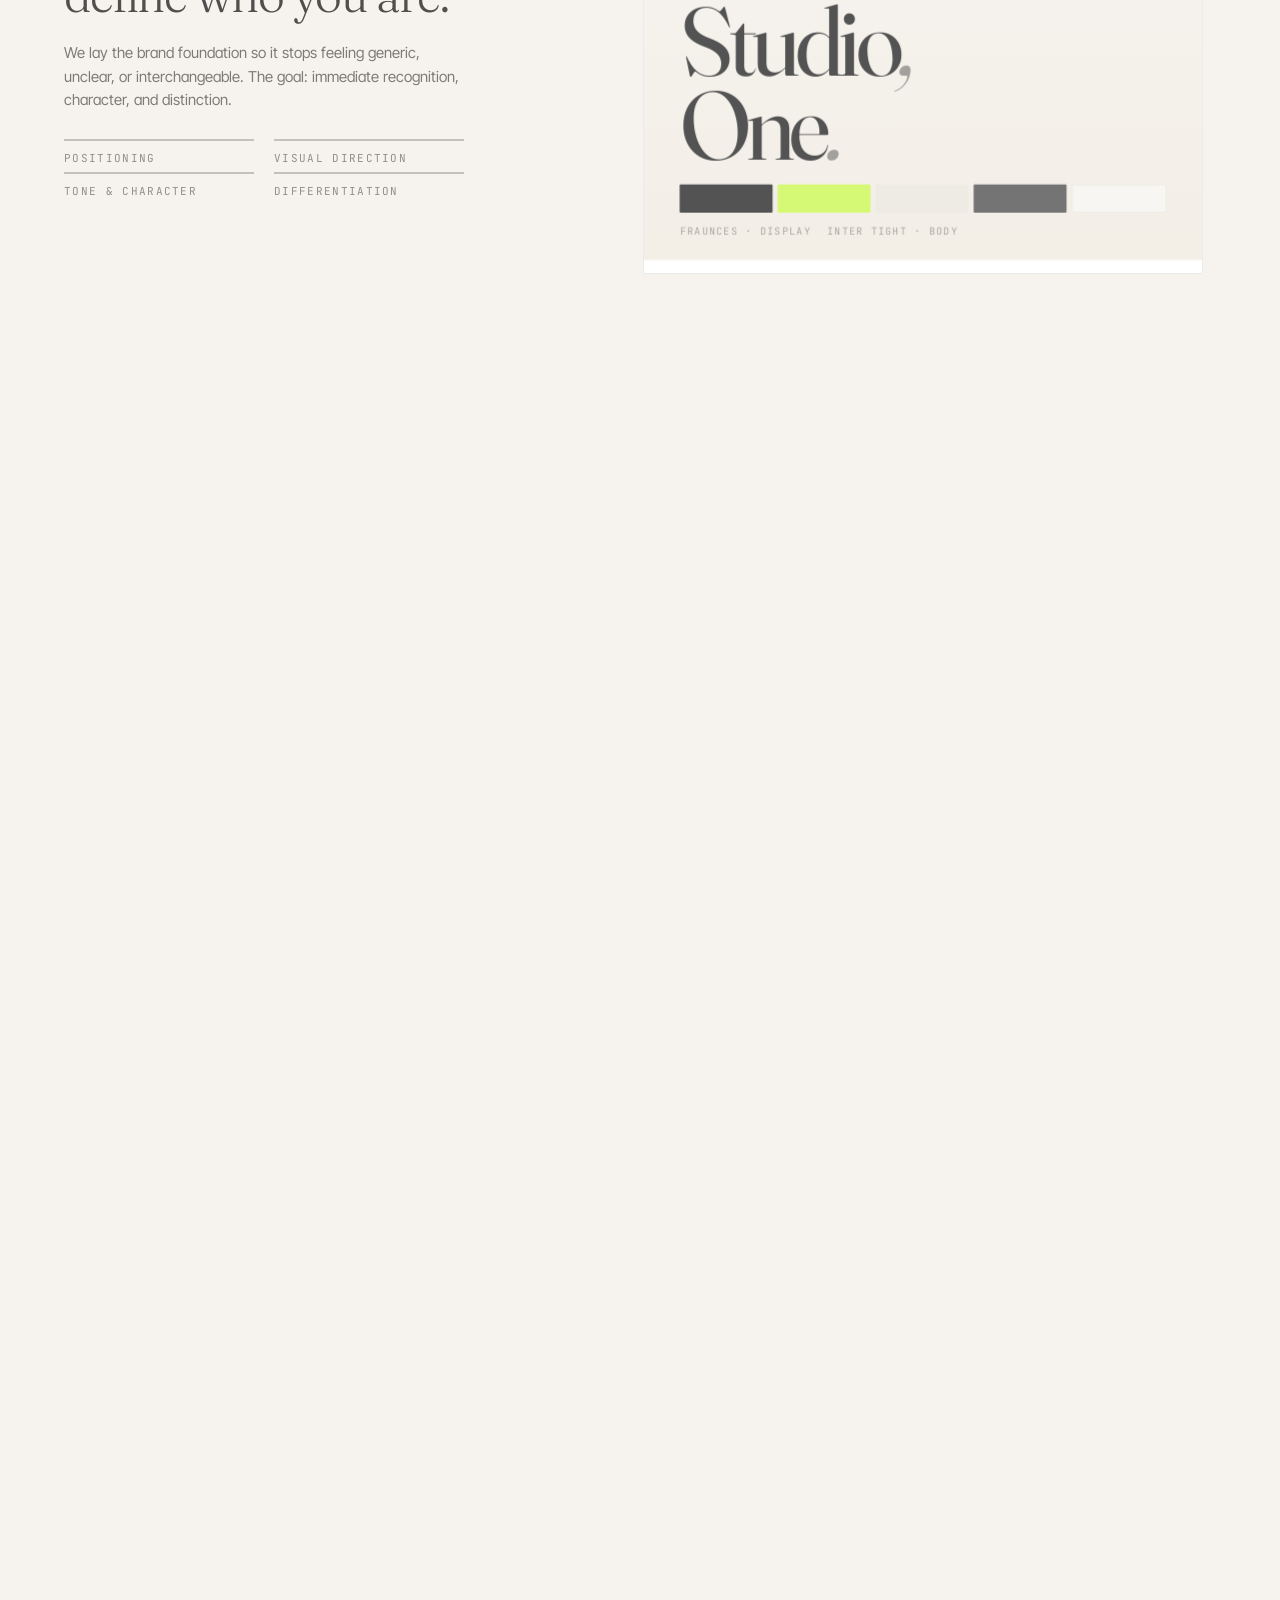
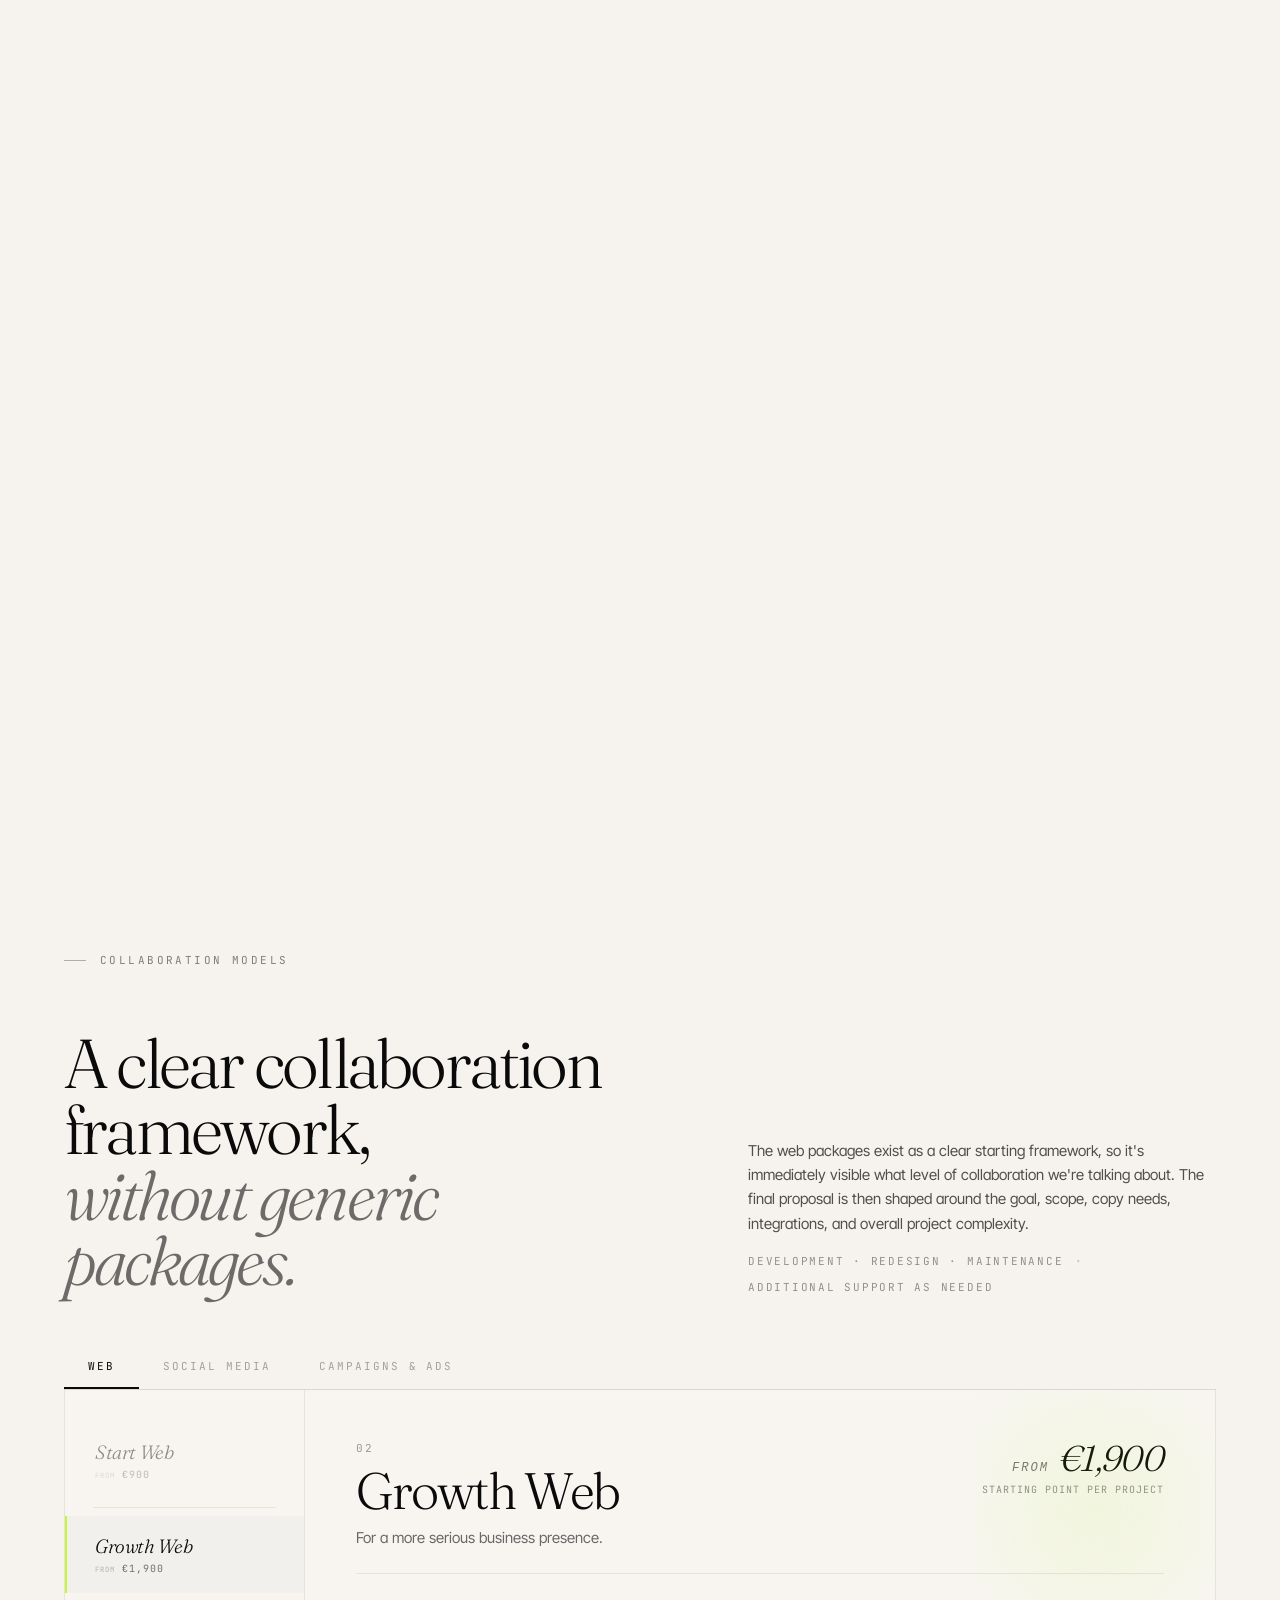
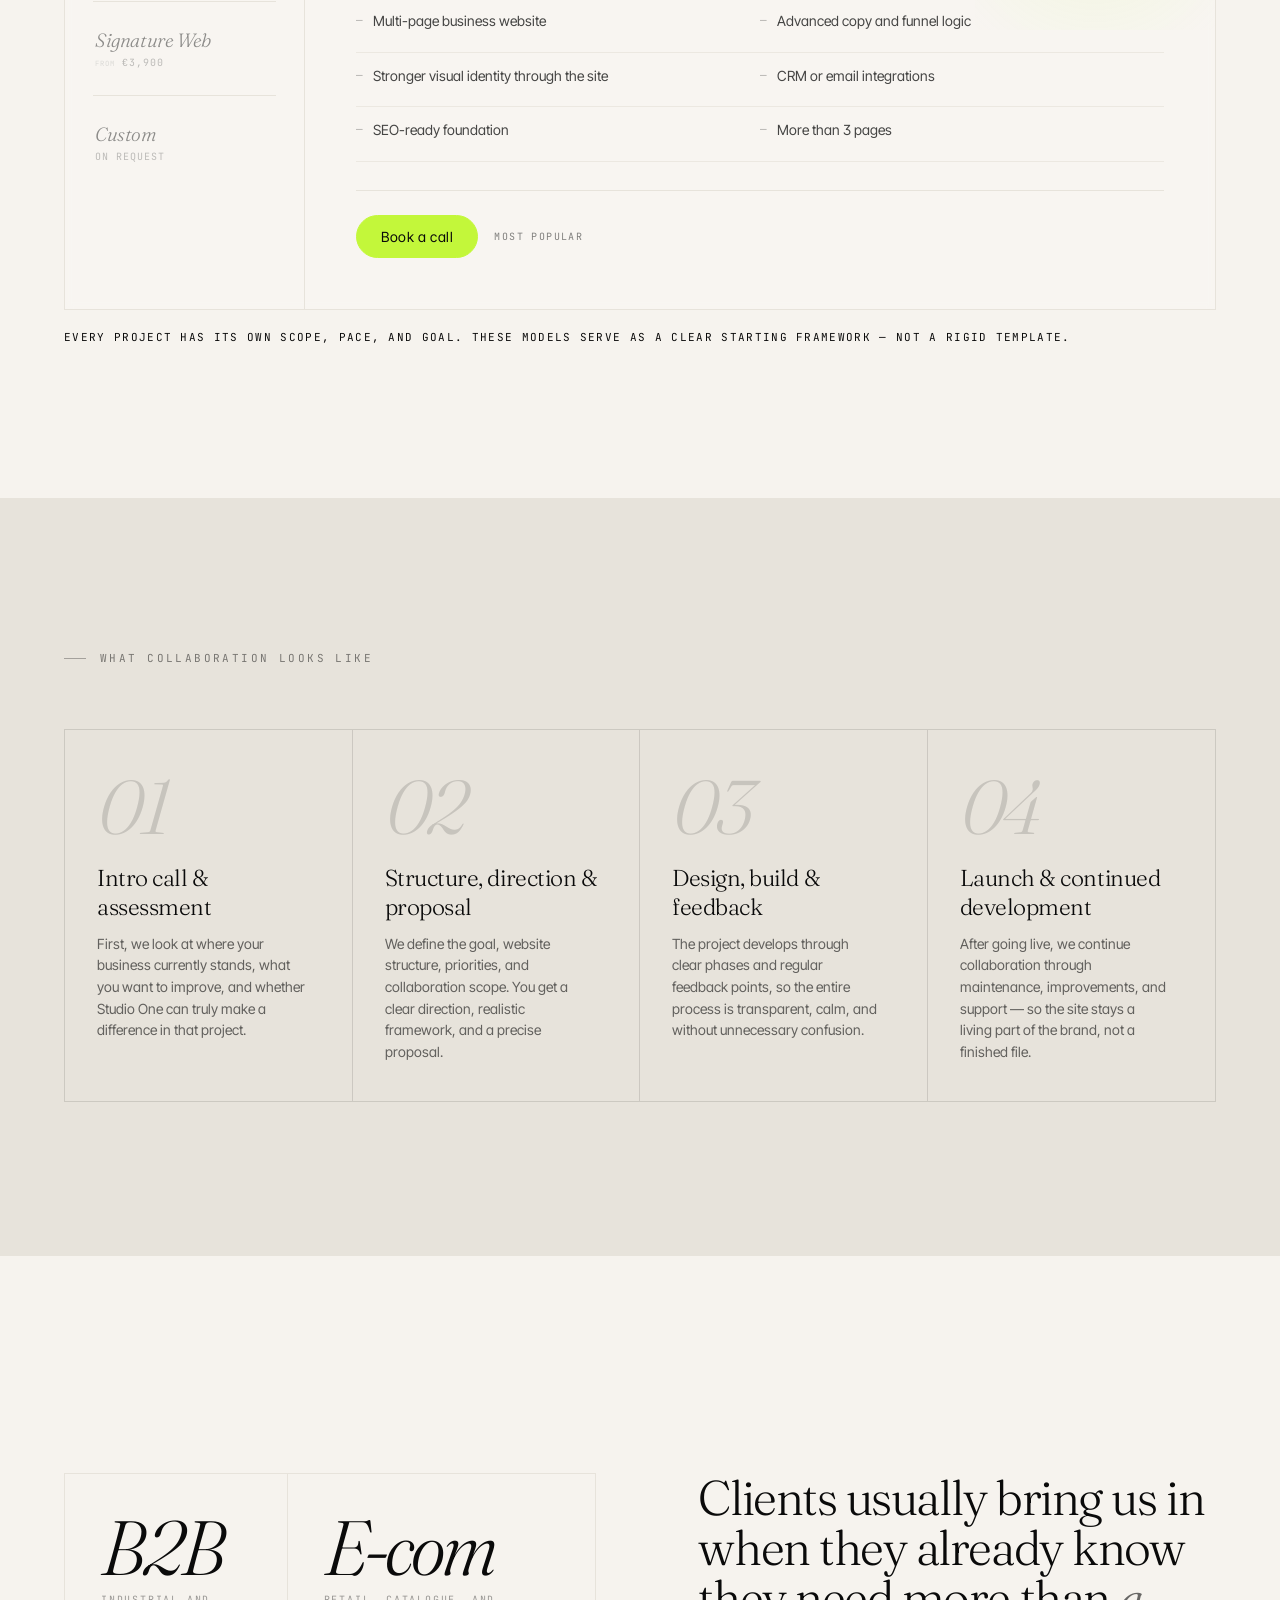
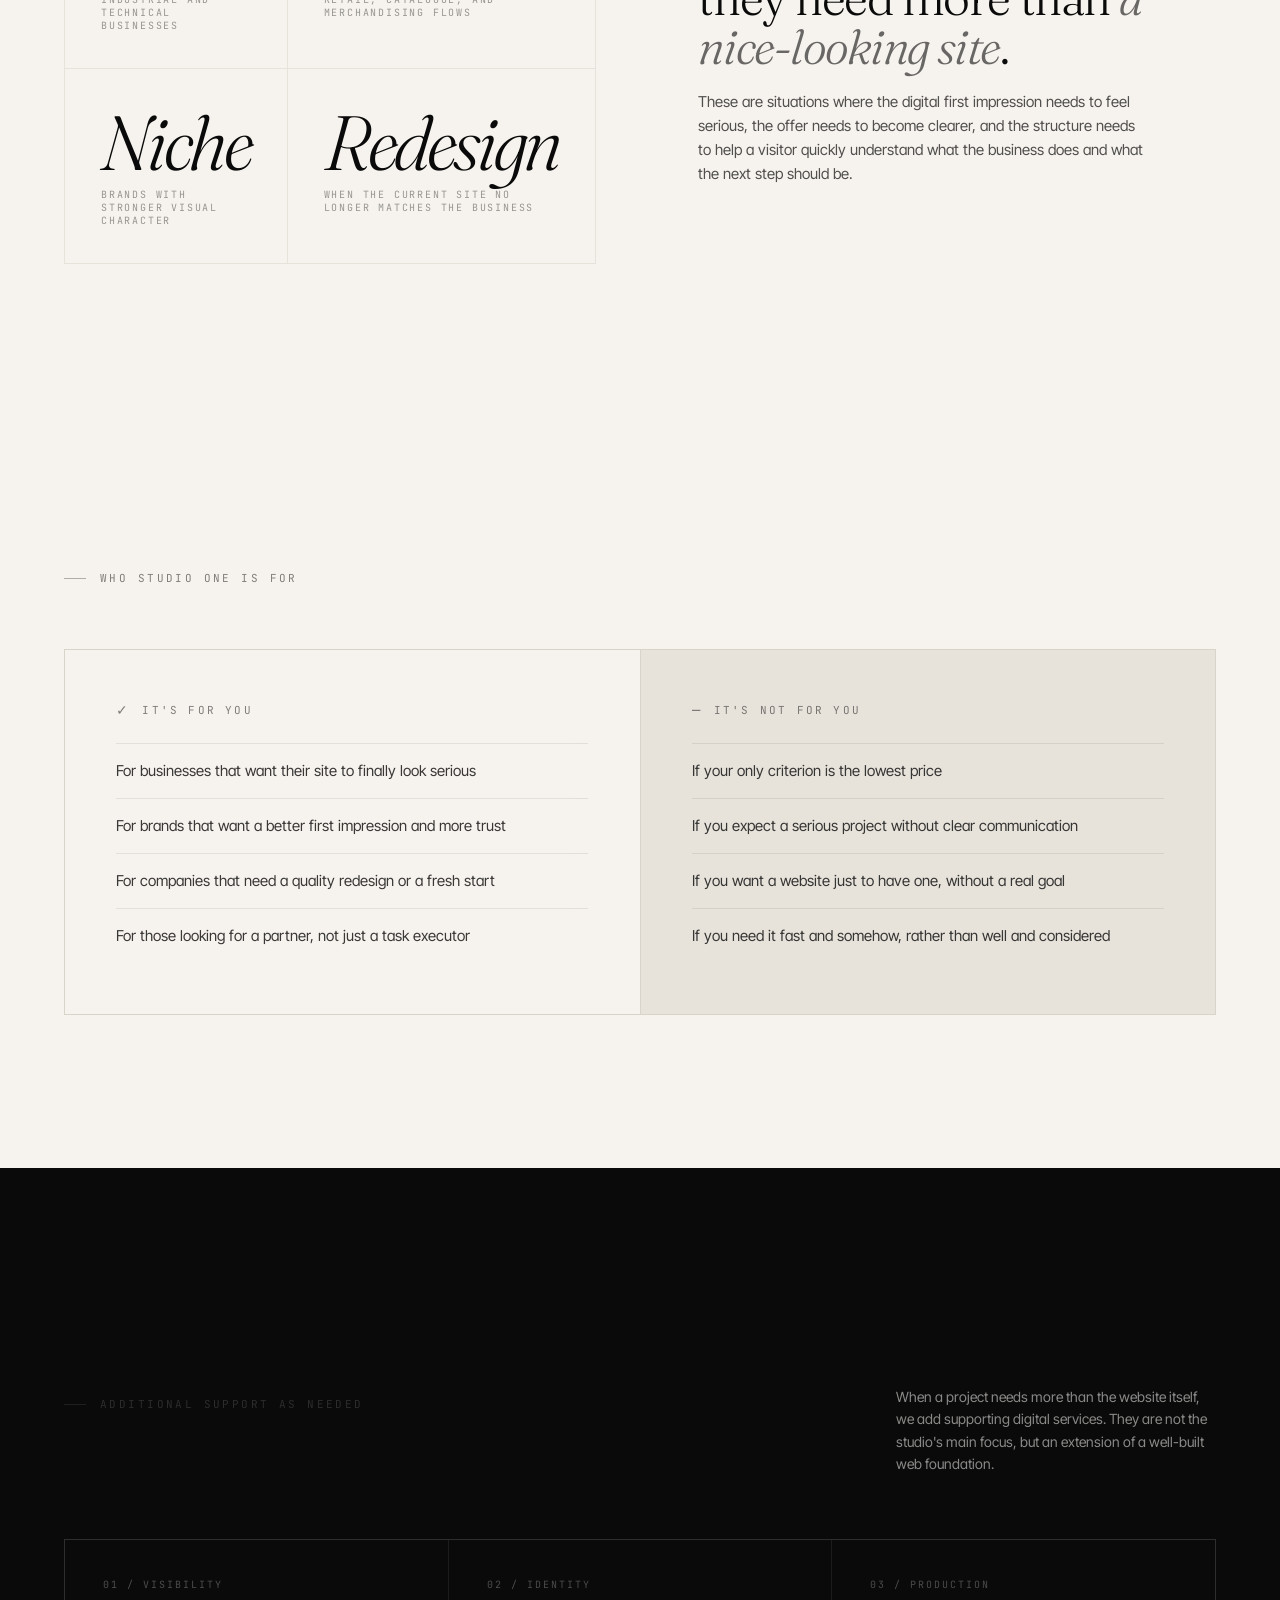
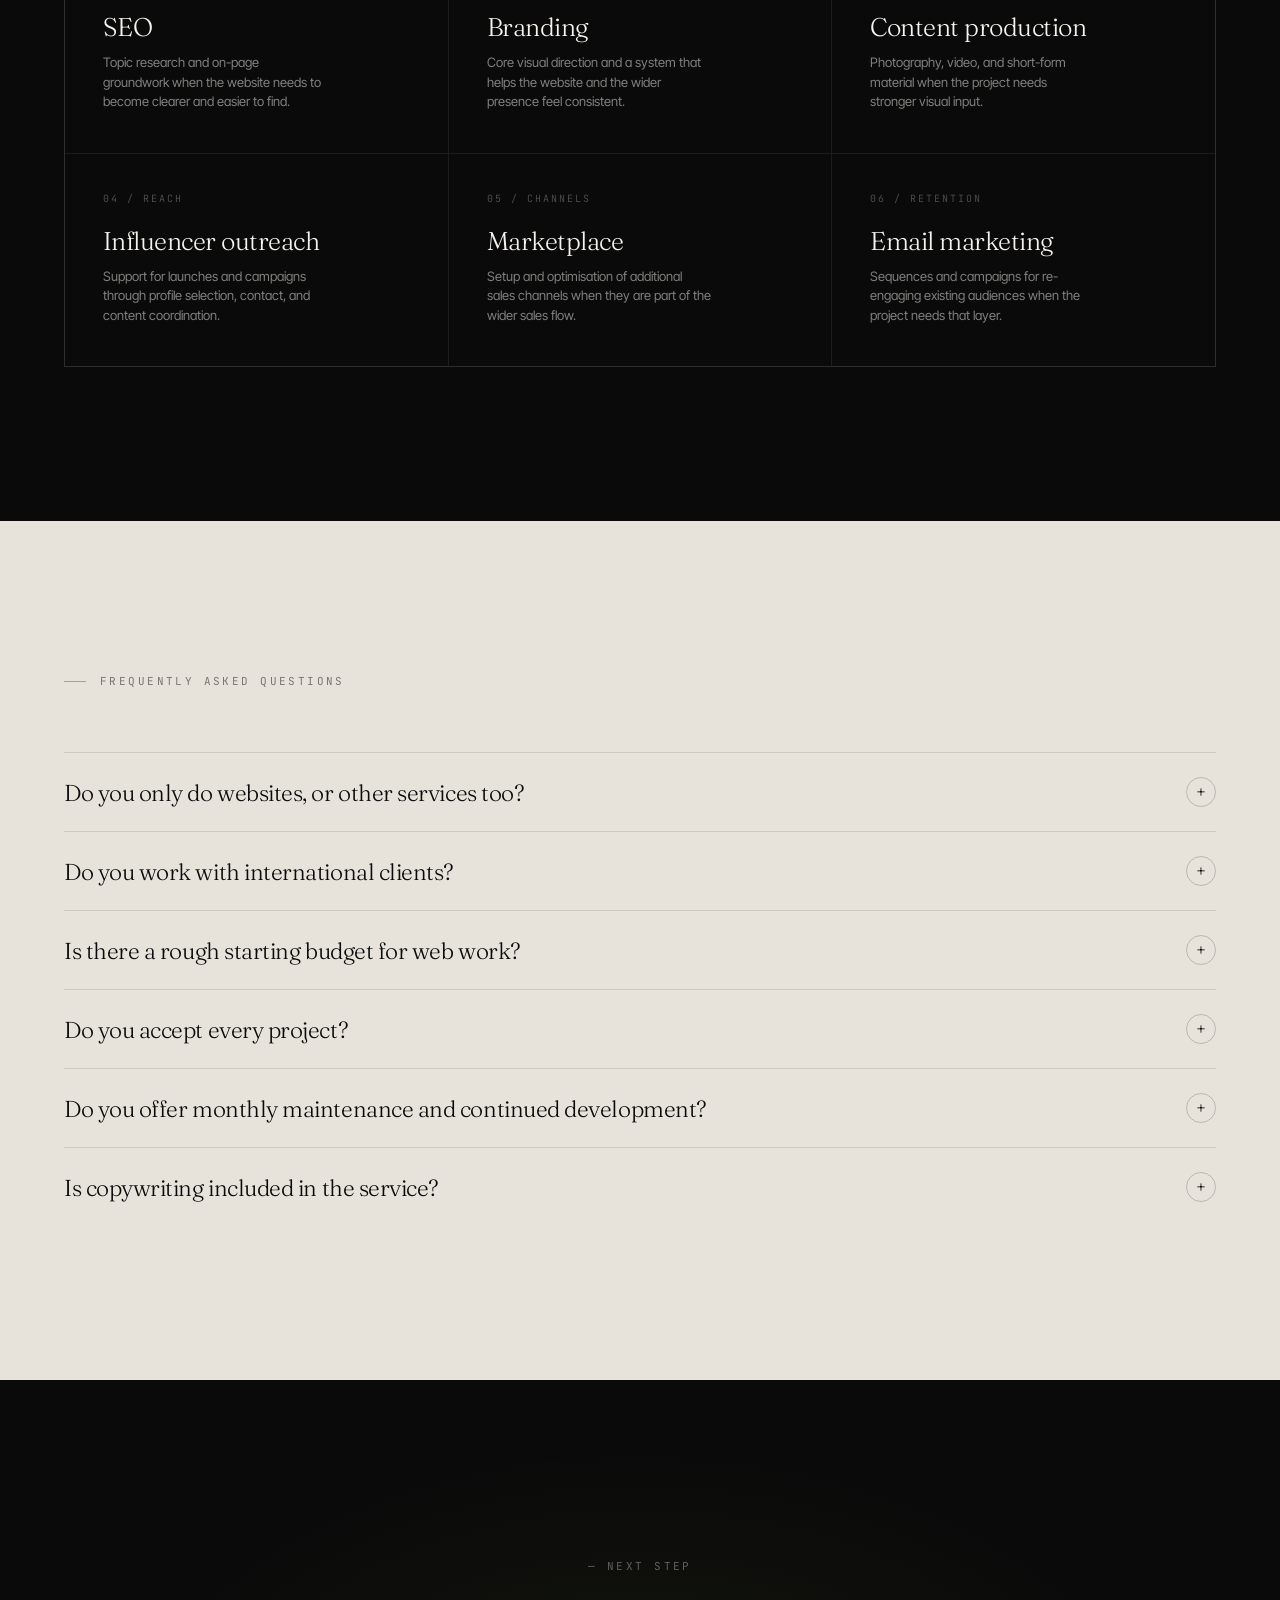
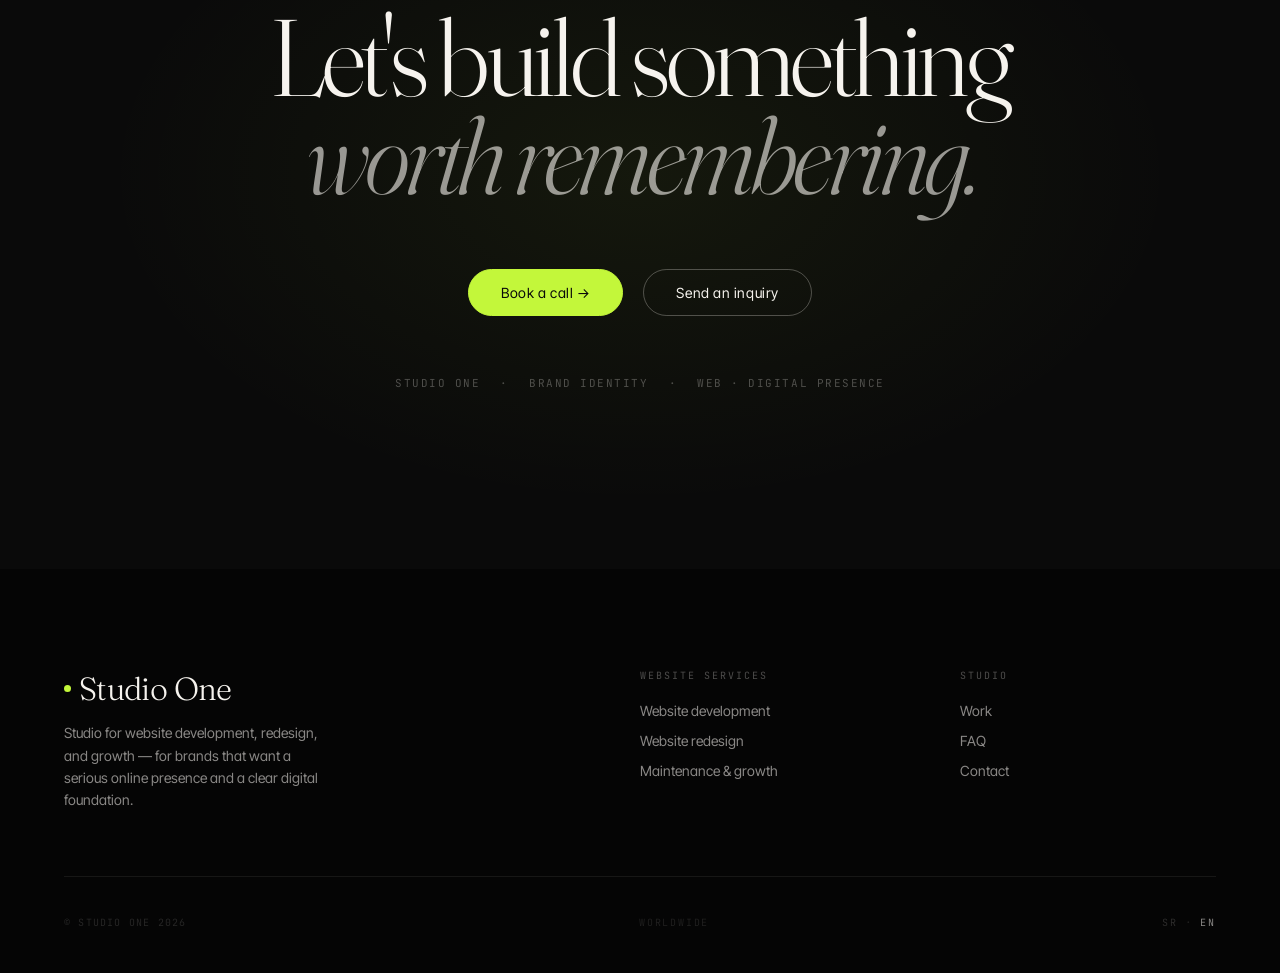
==== commit 396872f5: "Refine homepage WWD section" ====
--- a/en/index.html
+++ b/en/index.html
@@ -80,6 +80,7 @@
   <section class="hero">
     <div class="hero__bg"></div>
     <div class="hero__content">
+      <p class="hero__eyebrow"><span>— Studio One · Premium websites</span></p>
       <h1 class="hero__headline">
         <span class="hero__line"><span>We build websites</span></span>
         <span class="hero__line"><span>that make a business</span></span>
@@ -277,11 +278,11 @@
   </section>
 
   <!-- ── WHAT WE DO ────────────────────────── -->
-  <section class="wwd" id="process">
+  <section class="wwd" id="process" aria-labelledby="wwdIntroTitle">
     <div class="wwd__intro section__inner">
       <div>
         <div class="wwd__intro-label">— Our process</div>
-        <h2 class="wwd__intro-title">How we <em>guide</em><br>a brand through the process.</h2>
+        <h2 class="wwd__intro-title" id="wwdIntroTitle">How we <em>guide</em><br>a brand through the process.</h2>
       </div>
       <div class="wwd__intro-meta">Five steps<br>From clarity to system</div>
     </div>
@@ -351,7 +352,7 @@
           </div>
         </div>
 
-        <div class="wwd-right" data-cursor="drag">
+        <div class="wwd-right">
           <div class="wwd__visuals" id="wwdVisuals">
 
             <div class="wwd__vis is-active" data-vis="1">
@@ -377,8 +378,8 @@
               </div>
             </div>
 
-            <div class="wwd__vis" data-vis="3">
-              <div class="wwd__vis-meta" style="color:rgba(246,243,238,.5)"><span>Motion / Frames</span><span>C—03</span></div>
+            <div class="wwd__vis wwd__vis--dark" data-vis="3">
+              <div class="wwd__vis-meta"><span>Motion / Frames</span><span>C—03</span></div>
               <div class="wwd-vis-v3">
                 <div class="v3__grid">
                   <div class="v3__frame" data-t="F01"><div class="v3__dot"></div></div>
--- a/css/hero.css
+++ b/css/hero.css
@@ -2,8 +2,18 @@
    HERO
    ============================================================ */
 .hero {
+  /*
+     `padding-top` reserves a safe buffer below the fixed nav (64px
+     desktop / 56px mobile) so the headline can never visually collide
+     with the nav on short landscape viewports. With justify-content:
+     flex-end the content still reads anchored to the bottom on
+     normal screens — the top padding only "activates" on short ones.
+  */
   min-height: 100svh;
-  padding: 0 var(--gutter) clamp(60px, 8vw, 120px);
+  padding:
+    calc(64px + clamp(28px, 4vw, 56px))
+    var(--gutter)
+    clamp(60px, 8vw, 120px);
   display: flex; flex-direction: column; justify-content: flex-end;
   position: relative; overflow: hidden;
 }
@@ -20,10 +30,18 @@
 }
 .hero__content { position: relative; z-index: 1; max-width: var(--max); width: 100%; }
 
+/*
+   Editorial eyebrow — mirrors the same label rhythm used on every
+   inner-page hero (.radovi-hero__label, .usluge-hero__label, etc.).
+   Inner <span> enables the same reveal-clip animation pattern as
+   .hero__line without extra JS.
+*/
 .hero__eyebrow {
   font-family: var(--font-mono);
   font-size: var(--t-xs); letter-spacing: .22em; text-transform: uppercase;
-  opacity: .5; margin-bottom: clamp(20px, 3vw, 40px); overflow: hidden;
+  opacity: .55;
+  margin: 0 0 clamp(28px, 4vw, 56px);
+  overflow: hidden;
 }
 .hero__eyebrow span { display: inline-block; }
 
@@ -31,7 +49,7 @@
   font-family: var(--font-serif); font-weight: 300;
   font-size: var(--t-2xl);
   line-height: .92; letter-spacing: -.04em;
-  max-width: 14ch; margin-bottom: clamp(40px, 5vw, 80px);
+  max-width: 14ch; margin: 0 0 clamp(44px, 5.5vw, 88px);
 }
 .hero__line { display: block; overflow: hidden; }
 .hero__line span { display: block; }
@@ -40,7 +58,7 @@
   display: grid; grid-template-columns: 1fr auto;
   align-items: flex-end; gap: 40px;
   border-top: 1px solid rgba(10,10,10,.12);
-  padding-top: clamp(20px, 2.5vw, 36px);
+  padding-top: clamp(22px, 2.5vw, 36px);
 }
 .hero__sub {
   font-size: var(--t-base); line-height: 1.55; opacity: .72; max-width: 52ch;
--- a/css/wwd.css
+++ b/css/wwd.css
@@ -33,15 +33,16 @@
 }
 
 /* ── Sticky scroll driver ─────────────────
-   Height = 100vh (one visible screen)
-   + 5 × scroll-distance per step
-   We give ~90vh per step = 450vh
-   Total outer = 100vh + 450vh = 550vh       */
+   Total outer = 100svh (one visible screen of sticky) + 400svh driver
+                = 5 steps × 80svh each.
+   Previously 500svh — cut back to 400svh to reclaim a full viewport of
+   vertical real estate without losing cinematic pacing. The overlap
+   fade-range (driven in JS) still gives each step ~50vh of transition.
+───────────────────────────────────────── */
 .wwd-outer {
   position: relative;
-  height: calc(100vh  + 500vh);   /* vh fallback for browsers without svh */
-  height: calc(100svh + 500svh);  /* svh preferred — trims iOS chrome safely */
-  /* 100svh = sticky viewport height, 500svh = 5 steps × 100svh each */
+  height: calc(100vh  + 400vh);   /* vh fallback for browsers without svh */
+  height: calc(100svh + 400svh);  /* svh preferred — trims iOS chrome safely */
 }
 
 /* ── Sticky panel pins to viewport ───────── */
@@ -92,11 +93,23 @@
 }
 .wwd__dot.is-active { opacity: 1; }
 .wwd__dot.is-active .wwd__dot-line { width: 36px; }
-
-/* Text panels */
-.wwd__panels { position: relative; min-height: 300px; }
+.wwd__dot:focus-visible {
+  outline: 1px solid currentColor;
+  outline-offset: 6px;
+  opacity: 1;
+}
+
+/* ── Text panels ──────────────────────────
+   Desktop (≥961px) uses a CSS grid single-cell stack so all panels
+   share the same grid area. The container auto-sizes to the tallest
+   panel (no min-height scaffold) and JS drives opacity/transform for
+   the overlap transition. Tablet (768–960) resets to block flow for
+   the stacked fallback; mobile (≤767) overrides to flex in
+   responsive.css for the horizontal snap rail.
+─────────────────────────────────────────── */
+.wwd__panels { position: relative; }
 .wwd__panel {
-  position: absolute; inset: 0;
+  /* Default (mobile/tablet) — block flow */
   opacity: 0; transform: translateY(22px);
   /* No CSS transition — JS drives opacity/transform directly for cinematic overlap */
   pointer-events: none;
@@ -152,7 +165,7 @@
 }
 
 .wwd__vis {
-  position: absolute; inset: 0;
+  /* Default (mobile/tablet) — JS hides this stage entirely via .wwd-right */
   opacity: 0; transform: scale(1.035);
   /* No CSS transition — JS drives opacity/transform directly for cinematic overlap */
   pointer-events: none;
@@ -165,11 +178,18 @@
   letter-spacing: .18em; text-transform: uppercase; opacity: .5;
   margin-bottom: clamp(14px, 2vw, 24px);
 }
+/*
+   Dark visual variant — was previously an inline style="color:..."
+   on the panel-3 meta row. Lifted into a modifier so markup stays
+   clean and the declaration is scoped + reusable.
+*/
+.wwd__vis--dark .wwd__vis-meta { color: rgba(246,243,238,.5); }
 
 /* ── Visual 1: Identity ───────────────────── */
-.wwd-vis-v1 { flex: 1; display: flex; flex-direction: column; background: linear-gradient(180deg,#F6F3EE,#EEE8DD); color: #0A0A0A; margin: -22px -44px -22px -44px; padding: 22px 44px; }
-@media (max-width: 960px) {
-  .wwd-vis-v1 { margin: -20px; padding: 20px; }
+.wwd-vis-v1 {
+  flex: 1; display: flex; flex-direction: column;
+  background: linear-gradient(180deg,#F6F3EE,#EEE8DD); color: #0A0A0A;
+  margin: -22px -44px; padding: 22px 44px;
 }
 .v1__mark {
   font-family: var(--font-serif); font-weight: 400; font-style: normal;
@@ -191,8 +211,11 @@
 }
 
 /* ── Visual 2: Web mockup ─────────────────── */
-.wwd-vis-v2 { flex: 1; display: flex; flex-direction: column; background: #E9E4DB; color: #0A0A0A; margin: -22px -44px -22px -44px; padding: 22px 44px; }
-@media (max-width: 960px) { .wwd-vis-v2 { margin: -20px; padding: 20px; } }
+.wwd-vis-v2 {
+  flex: 1; display: flex; flex-direction: column;
+  background: #E9E4DB; color: #0A0A0A;
+  margin: -22px -44px; padding: 22px 44px;
+}
 .v2__browser { background:#fff; border:1px solid rgba(10,10,10,.08); border-radius:3px; flex:1; display:flex; flex-direction:column; overflow:hidden; }
 .v2__bar { height:24px; border-bottom:1px solid rgba(10,10,10,.06); display:flex; align-items:center; gap:5px; padding:0 10px; font-family:var(--font-mono); font-size:9px; opacity:.4; }
 .v2__bar i { width:6px; height:6px; border-radius:50%; background:rgba(10,10,10,.15); }
@@ -206,8 +229,11 @@
 .v2__cta { border:1px solid #0A0A0A; padding:8px 14px; border-radius:999px; opacity:1; }
 
 /* ── Visual 3: Motion frames ──────────────── */
-.wwd-vis-v3 { flex:1; display:flex; flex-direction:column; background:#0E0E0D; color:#F6F3EE; margin:-22px -44px -22px -44px; padding:22px 44px; }
-@media (max-width:960px) { .wwd-vis-v3 { margin:-20px; padding:20px; } }
+.wwd-vis-v3 {
+  flex: 1; display: flex; flex-direction: column;
+  background: #0E0E0D; color: #F6F3EE;
+  margin: -22px -44px; padding: 22px 44px;
+}
 .v3__grid { flex:1; display:grid; grid-template-columns:repeat(3,1fr); grid-template-rows:repeat(2,1fr); gap:7px; }
 .v3__frame { position:relative; border:1px solid rgba(246,243,238,.1); display:flex; align-items:center; justify-content:center; overflow:hidden; }
 .v3__frame::before { content:attr(data-t); position:absolute; top:7px; left:8px; font-family:var(--font-mono); font-size:9px; letter-spacing:.12em; opacity:.38; }
@@ -222,8 +248,11 @@
 .v3__tl-labels { display:flex; justify-content:space-between; margin-top:7px; font-family:var(--font-mono); font-size:9px; letter-spacing:.14em; opacity:.4; }
 
 /* ── Visual 4: Editorial ─────────────────── */
-.wwd-vis-v4 { flex:1; display:flex; flex-direction:column; background:#D9D4C9; color:#0A0A0A; margin:-22px -44px -22px -44px; padding:22px 44px; }
-@media (max-width:960px) { .wwd-vis-v4 { margin:-20px; padding:20px; } }
+.wwd-vis-v4 {
+  flex: 1; display: flex; flex-direction: column;
+  background: #D9D4C9; color: #0A0A0A;
+  margin: -22px -44px; padding: 22px 44px;
+}
 .v4__eye { font-family:var(--font-mono); font-size:10px; letter-spacing:.2em; text-transform:uppercase; opacity:.5; }
 .v4__lede { font-family:var(--font-serif); font-weight:300; font-size:clamp(18px,2.6vw,34px); line-height:1.05; letter-spacing:-.02em; margin-top:14px; max-width:18ch; }
 .v4__lede em { font-style:italic; opacity:.65; }
@@ -232,8 +261,11 @@
 .v4__btn { border:1px solid #0A0A0A; padding:9px 18px; border-radius:999px; }
 
 /* ── Visual 5: System ────────────────────── */
-.wwd-vis-v5 { flex:1; display:flex; flex-direction:column; background:#F1EEE8; color:#0A0A0A; margin:-22px -44px -22px -44px; padding:22px 44px; }
-@media (max-width:960px) { .wwd-vis-v5 { margin:-20px; padding:20px; } }
+.wwd-vis-v5 {
+  flex: 1; display: flex; flex-direction: column;
+  background: #F1EEE8; color: #0A0A0A;
+  margin: -22px -44px; padding: 22px 44px;
+}
 .v5__set { flex:1; display:grid; grid-template-columns:2fr 1fr; gap:12px; }
 .v5__desk, .v5__mob { background:#fff; border:1px solid rgba(10,10,10,.07); border-radius:3px; overflow:hidden; display:flex; flex-direction:column; }
 .v5__tbar { height:17px; border-bottom:1px solid rgba(10,10,10,.05); display:flex; align-items:center; gap:4px; padding:0 7px; }
@@ -247,20 +279,28 @@
 .v5__mob .v5__h { font-size:11px; }
 .v5__tokens { margin-top:12px; display:flex; justify-content:space-between; font-family:var(--font-mono); font-size:9px; letter-spacing:.14em; text-transform:uppercase; opacity:.45; }
 
-/* ── Desktop safety net ──────────────────────
-   The desktop scroll animation relies entirely on JS inline styles.
-   If JS hasn't run yet (slow network, parse delay) the sticky area
-   would be blank — the first panel + visual must always be visible
-   as a CSS baseline.  Once update() runs it overrides with inline
-   opacity/transform on every panel, so this never fights the JS.
-────────────────────────────────────────────────────────────────── */
+/* ── Desktop (≥961px) — sticky scroll engine ─────────────────
+   Grid-stack replaces the old `position: absolute; inset: 0` pattern:
+   every panel/visual shares grid-column:1 / grid-row:1, so the
+   container auto-sizes to the tallest child. No min-height scaffold,
+   no abs-positioning, same overlap behaviour driven by JS opacity.
+
+   The :first-child baseline is the desktop safety net — if JS hasn't
+   run yet (slow network, parse delay), the first panel + visual are
+   visible. Once update() runs it overrides with inline styles.
+──────────────────────────────────────────────────────────────── */
 @media (min-width: 961px) {
+  .wwd__panels  { display: grid; }
+  .wwd__panels > .wwd__panel { grid-column: 1; grid-row: 1; }
   .wwd__panel:first-child {
     opacity: 1;
     transform: translateY(0);
     visibility: visible;
     pointer-events: auto;
   }
+
+  .wwd__visuals { display: grid; }
+  .wwd__visuals > .wwd__vis { grid-column: 1; grid-row: 1; }
   .wwd__vis:first-child {
     opacity: 1;
     transform: scale(1);
@@ -268,7 +308,11 @@
   }
 }
 
-/* ── Mobile fallback ─────────────────────── */
+/* ── Tablet + mobile fallback (≤960px) ─────
+   Sticky engine off; panels read as stacked editorial blocks.
+   Mobile (≤767) further overrides to a horizontal snap rail in
+   responsive.css — those overrides come after this block.
+─────────────────────────────────────────── */
 @media (max-width: 960px) {
   .wwd-outer { height: auto; }
   .wwd-sticky {
@@ -289,11 +333,11 @@
   .wwd__dots {
     flex-direction: row; flex-wrap: wrap;
     gap: 8px 16px; margin-bottom: 0;
-    display: none; /* Hide dots on mobile — panels show as blocks */
-  }
-  .wwd__panels { position: static; min-height: auto; }
+    display: none; /* Hide dots on tablet — panels show as stacked blocks */
+  }
+  .wwd__panels { position: static; }
   .wwd__panel {
-    position: static; opacity: 1; transform: none;
+    opacity: 1; transform: none;
     padding: clamp(40px, 8vw, 80px) 0;
     border-top: 1px solid rgba(10,10,10,.1);
     pointer-events: auto;
@@ -301,4 +345,31 @@
   .wwd__panel:first-child { border-top: none; padding-top: 24px; }
   .wwd-right { display: none; }
   .wwd__micro { grid-template-columns: repeat(2, minmax(0,1fr)); }
-}
+
+  /*
+     Consolidated visual-mockup reset (previously repeated 5×, once per
+     .wwd-vis-vN). All mockups use the same -22px / -44px desktop offset
+     to break out of .wwd__vis padding — at this breakpoint we collapse
+     that to a shared -20px/20px rhythm.
+  */
+  .wwd-vis-v1,
+  .wwd-vis-v2,
+  .wwd-vis-v3,
+  .wwd-vis-v4,
+  .wwd-vis-v5 {
+    margin: -20px;
+    padding: 20px;
+  }
+}
+
+/* ── Reduced motion ─────────────────────────
+   Users who've opted out of motion get a calmer experience:
+   - sticky bg transitions are disabled (instant tone flip)
+   - JS respects the same flag and snap-activates instead of tweening
+   (see js/wwd.js :: prefersReducedMotion)
+───────────────────────────────────────────── */
+@media (prefers-reduced-motion: reduce) {
+  .wwd-sticky { transition: none; }
+  .wwd__dot,
+  .wwd__dot-line { transition: none; }
+}
--- a/css/responsive.css
+++ b/css/responsive.css
@@ -63,6 +63,10 @@
   /* hero__stats are already hidden via hero.css at 1199px */
   .hero__headline {
     font-size: clamp(52px,9vw,110px);
+    margin-bottom: clamp(36px,5vw,64px);
+  }
+  .hero__eyebrow {
+    margin-bottom: clamp(22px,3.5vw,40px);
   }
 
   /* ── Packages intro ──────────────────────── */
@@ -166,7 +170,14 @@
   /* ══ HOMEPAGE ═══════════════════════════════════════════ */
 
   /* ── Hero ─────────────────────────────────── */
+  /*
+     Rebalance the vertical padding for mobile: top buffer is already
+     handled by hero.css (calc(64px + …)); here we also reduce the
+     bottom padding so the headline sits with more intentional weight
+     on short phones without crowding the marquee below.
+  */
   .hero {
+    padding-top: calc(56px + clamp(24px,5vw,44px));
     padding-bottom: clamp(48px,8vw,80px);
   }
   .hero__headline {
@@ -254,10 +265,16 @@
     flex-shrink: 0;
     flex-direction: column;
     align-items: flex-start;
+    justify-content: center;
+    min-height: 44px;            /* guarantee tap size on iOS */
     gap: 5px;
     padding-right: clamp(18px,4vw,28px);
     font-size: 9px;
     cursor: pointer;
+  }
+  .wwd__dot:focus-visible {
+    outline: 1px solid currentColor;
+    outline-offset: 4px;
   }
   .wwd__dot-line {
     width: 16px;
@@ -793,6 +810,25 @@
   .hero__sub {
     font-size: 14px;
   }
+  /*
+     Full-width primary CTA at ≤479px — mirrors the CTA band and
+     kontakt submit patterns already used site-wide. Ghost link sits
+     centered underneath so the hierarchy reads cleanly on phones.
+  */
+  .hero__actions {
+    flex-direction: column;
+    align-items: stretch;
+    width: 100%;
+    gap: 14px;
+  }
+  .hero__actions .btn-primary {
+    width: 100%;
+    justify-content: center;
+  }
+  .hero__actions .btn-ghost {
+    justify-content: center;
+    text-align: center;
+  }
 
   /* ── Manifesto ────────────────────────────── */
   .manifesto__title {
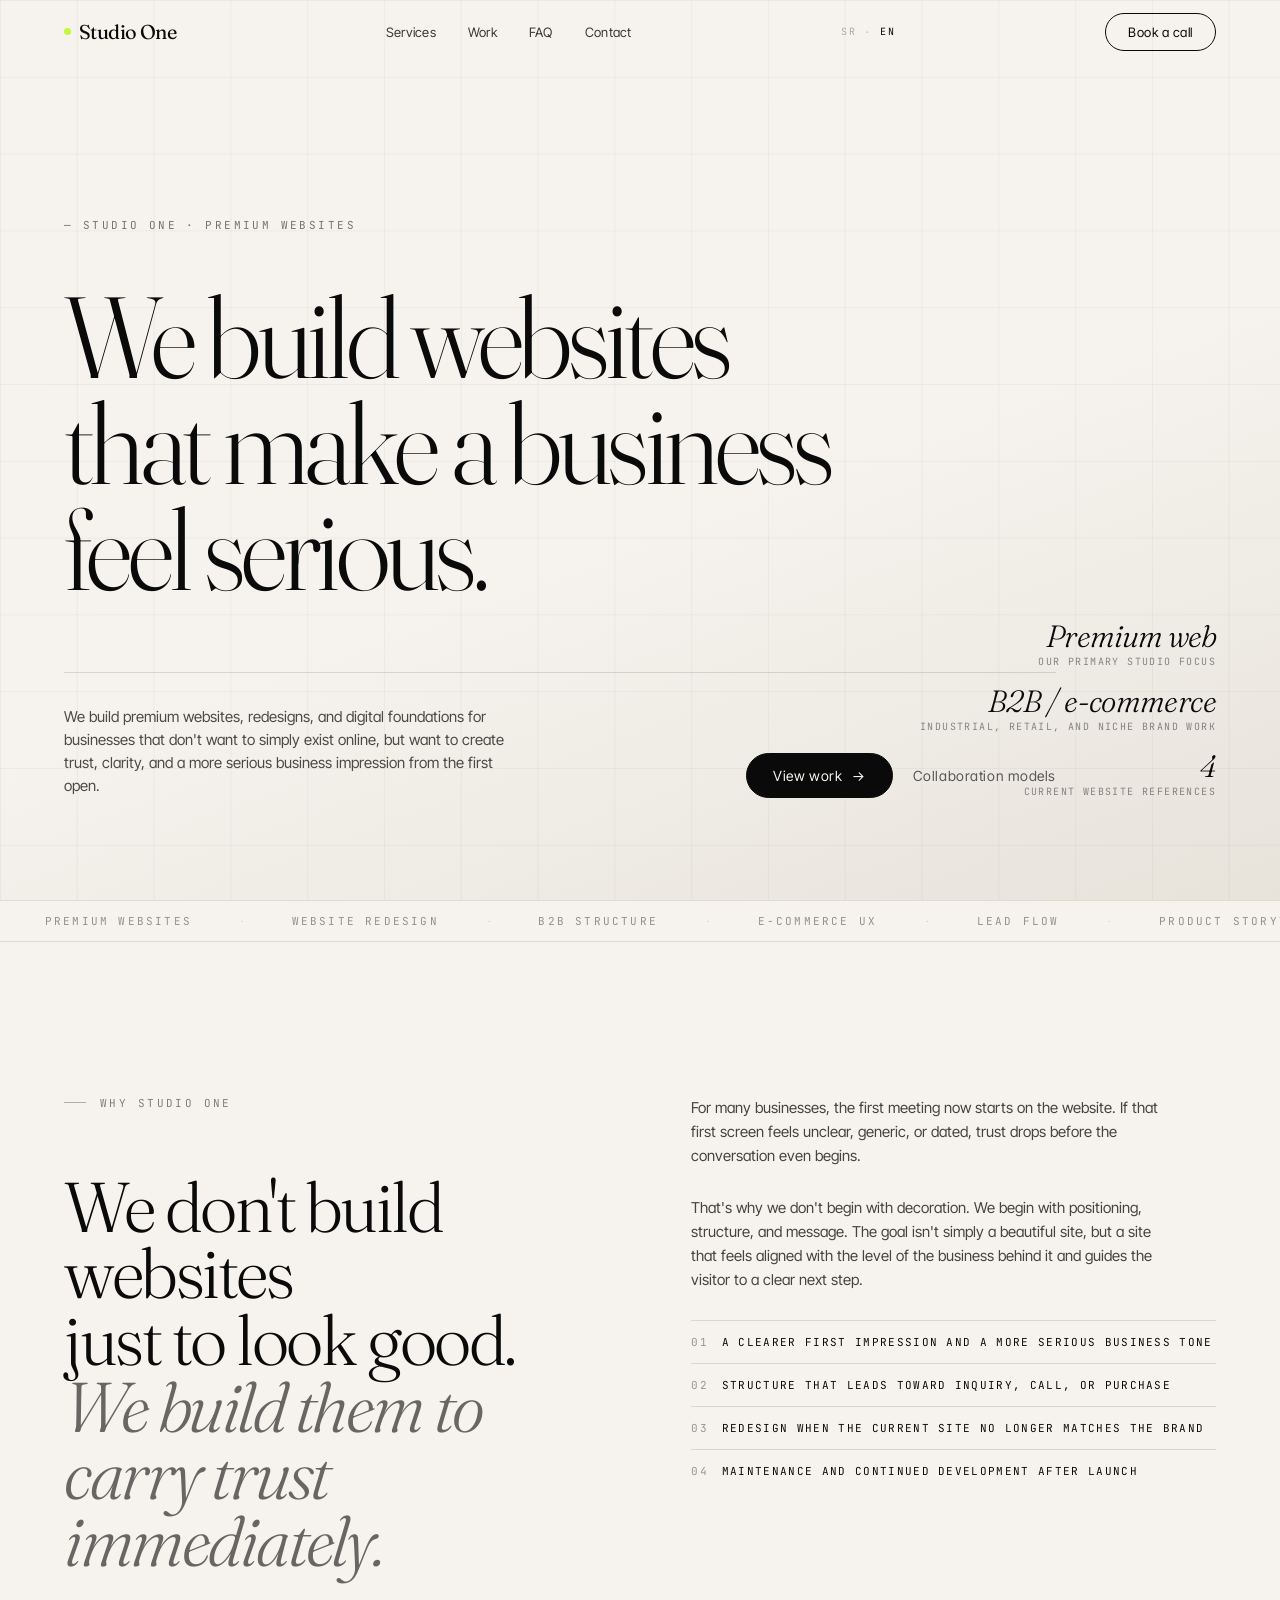
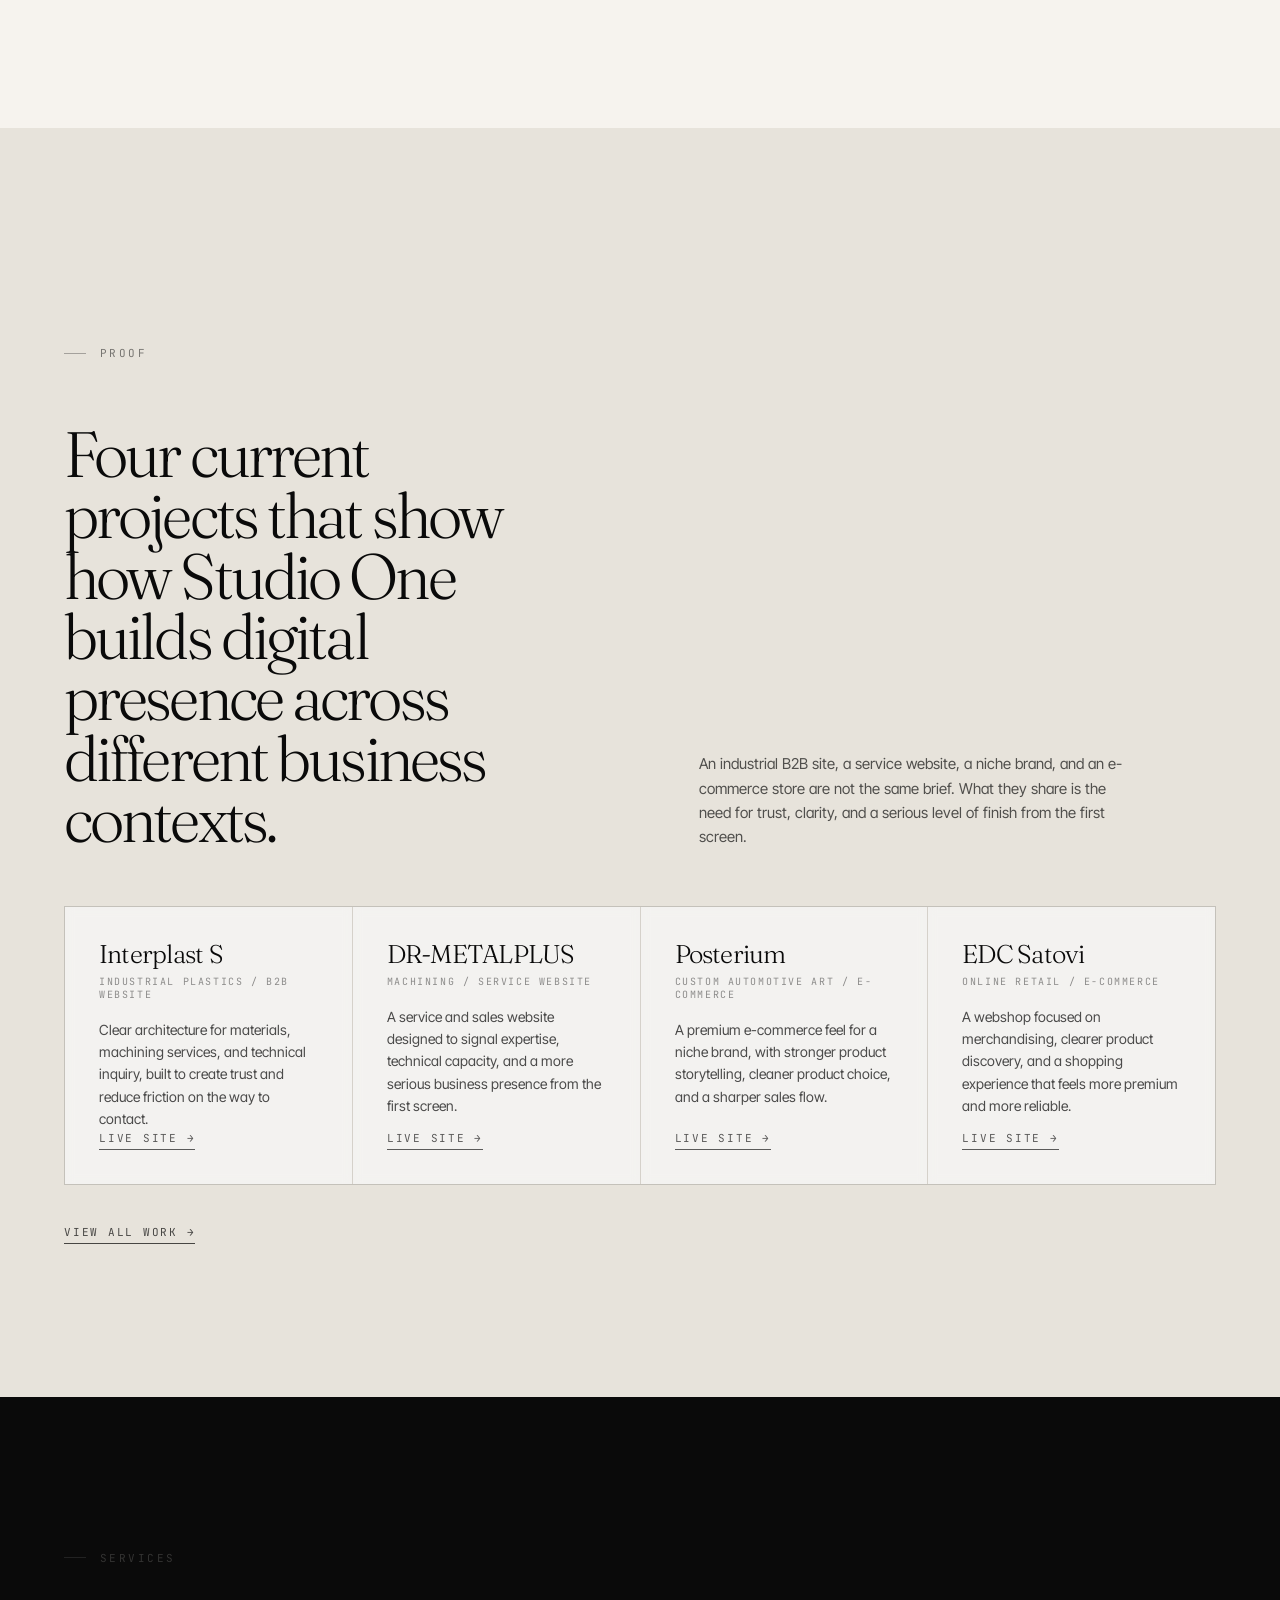
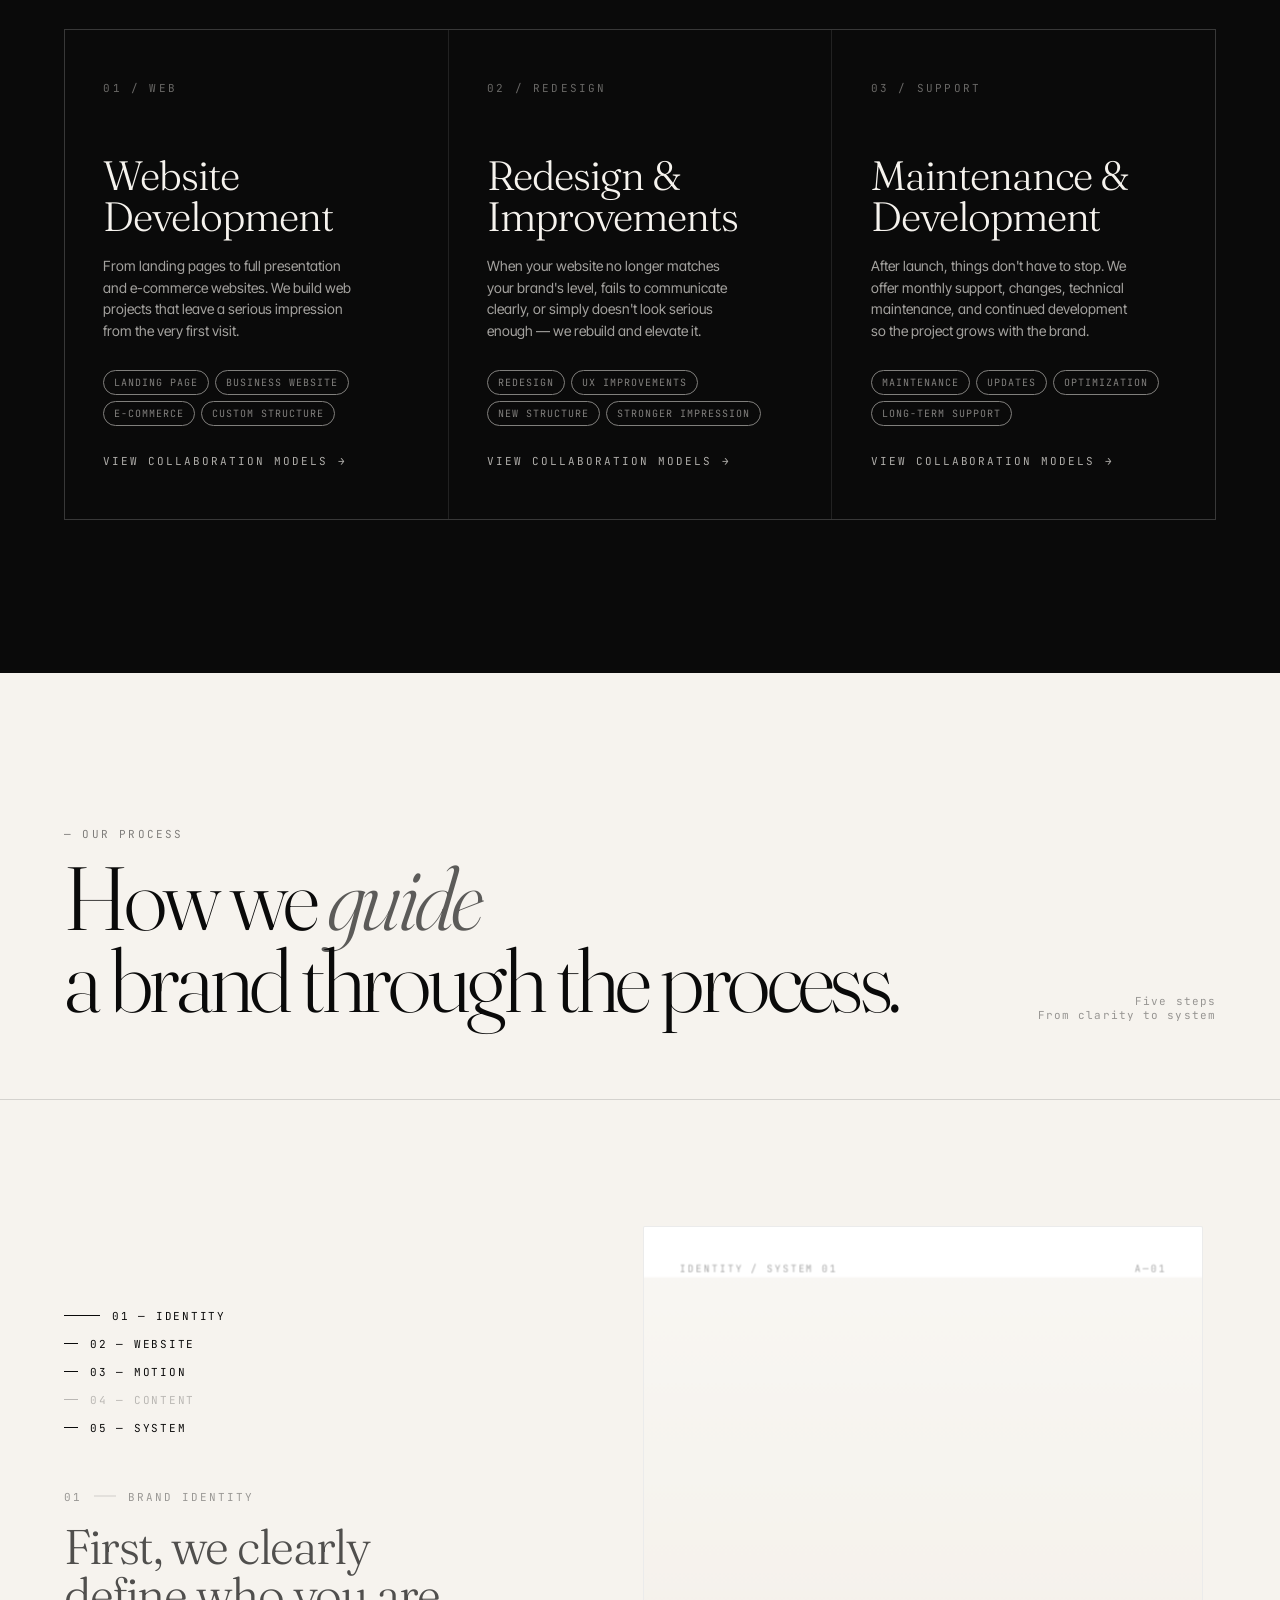
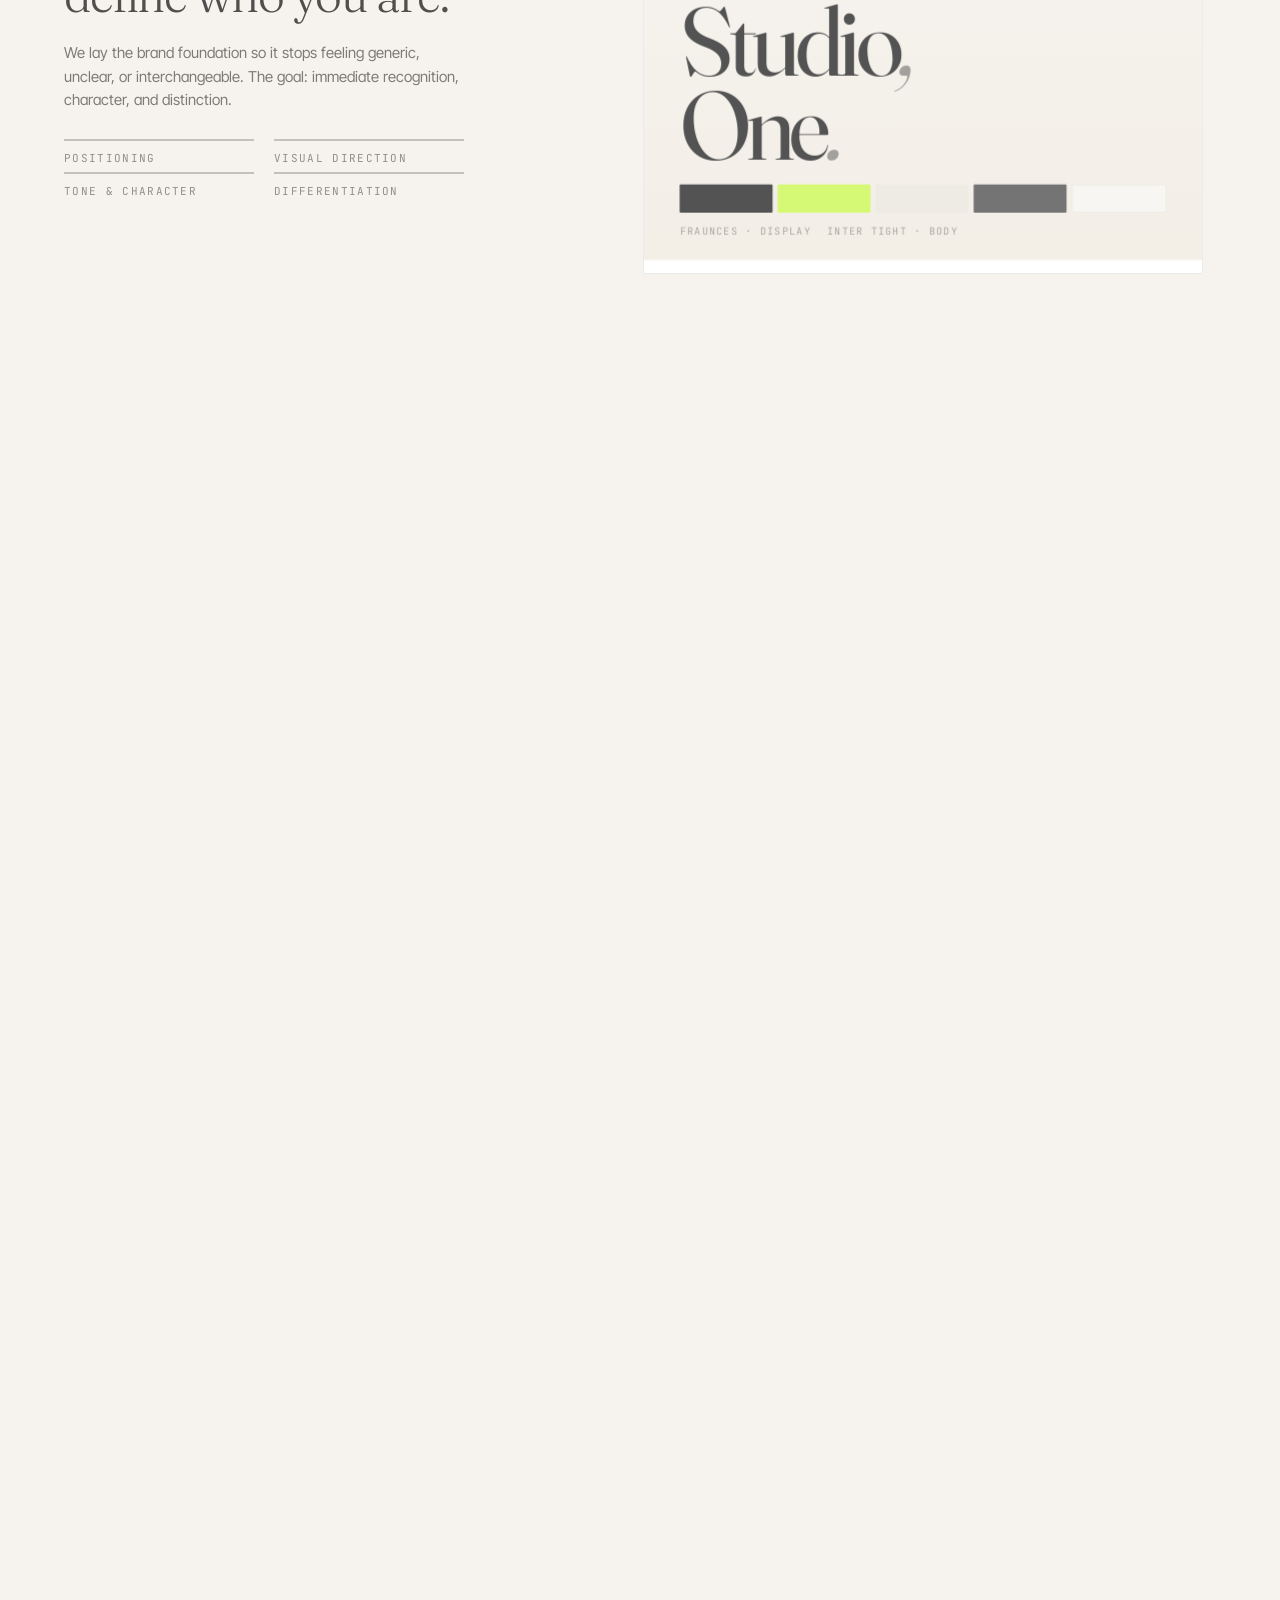
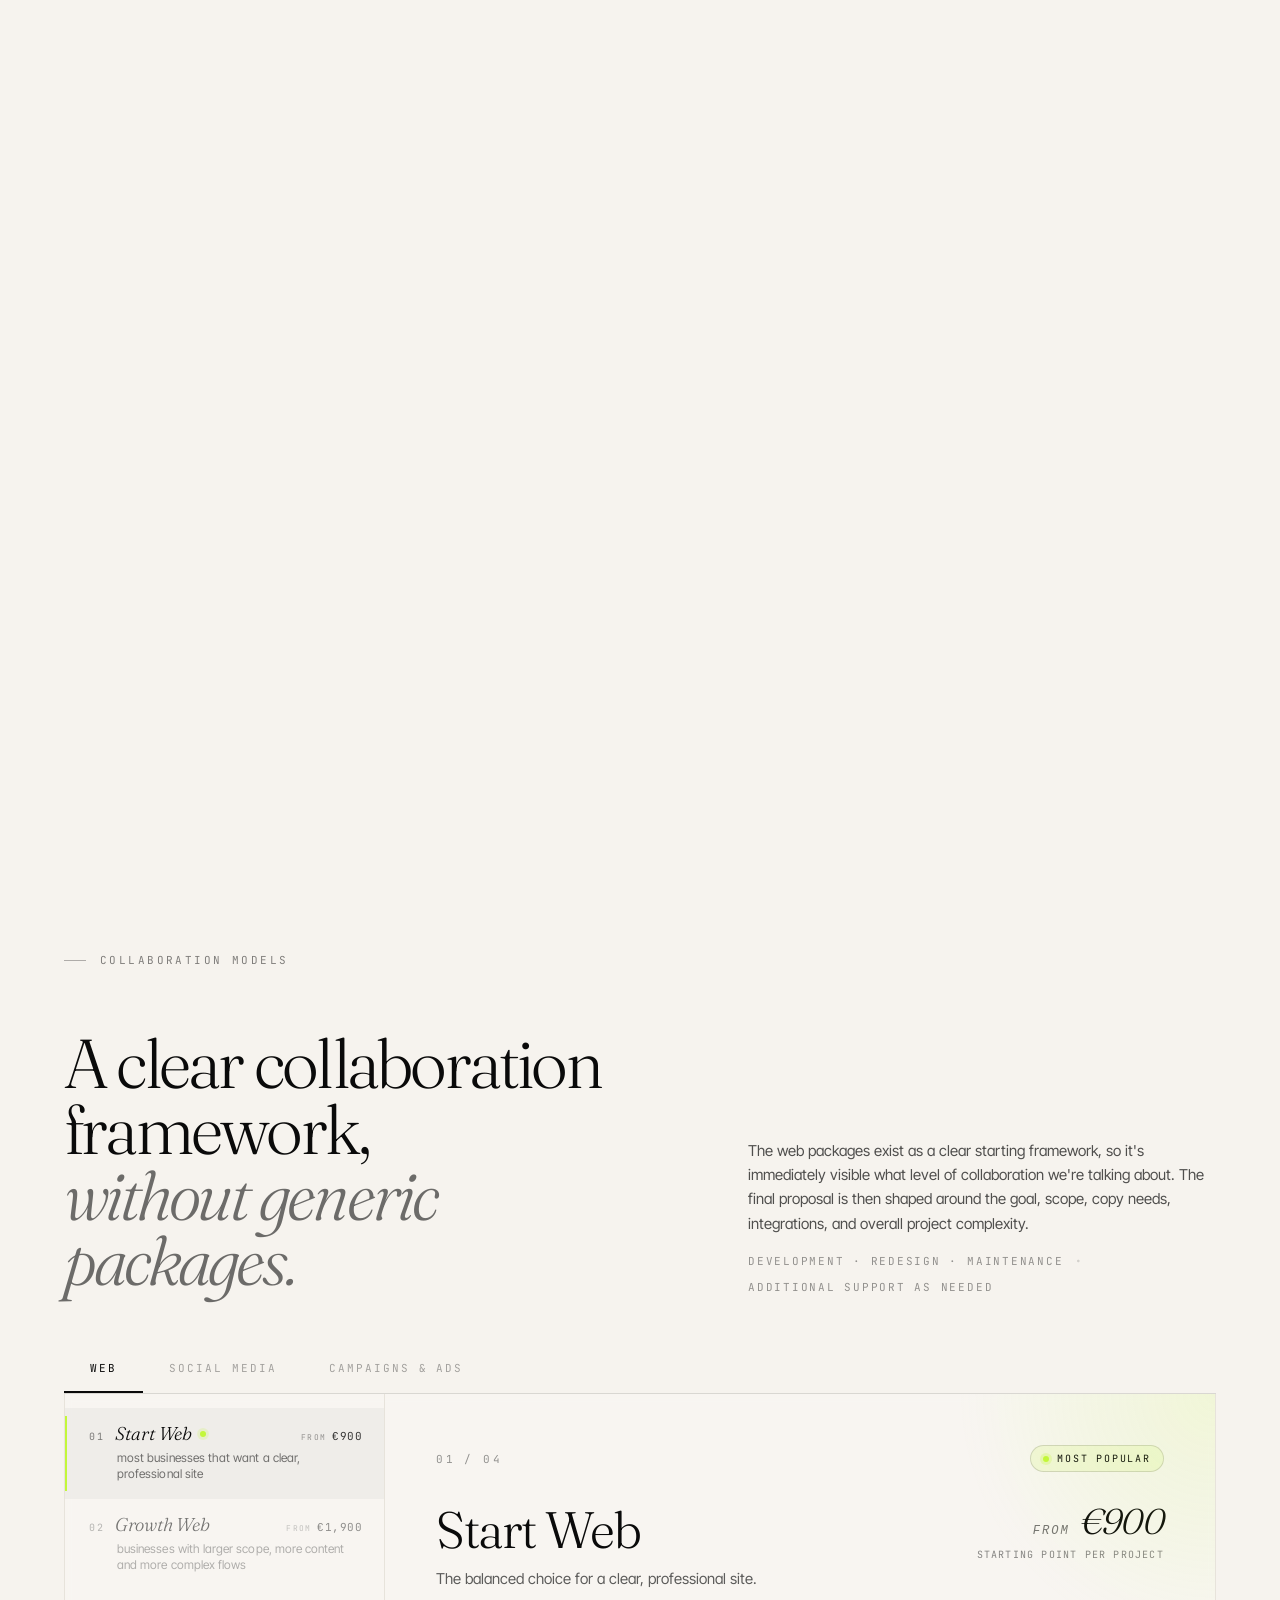
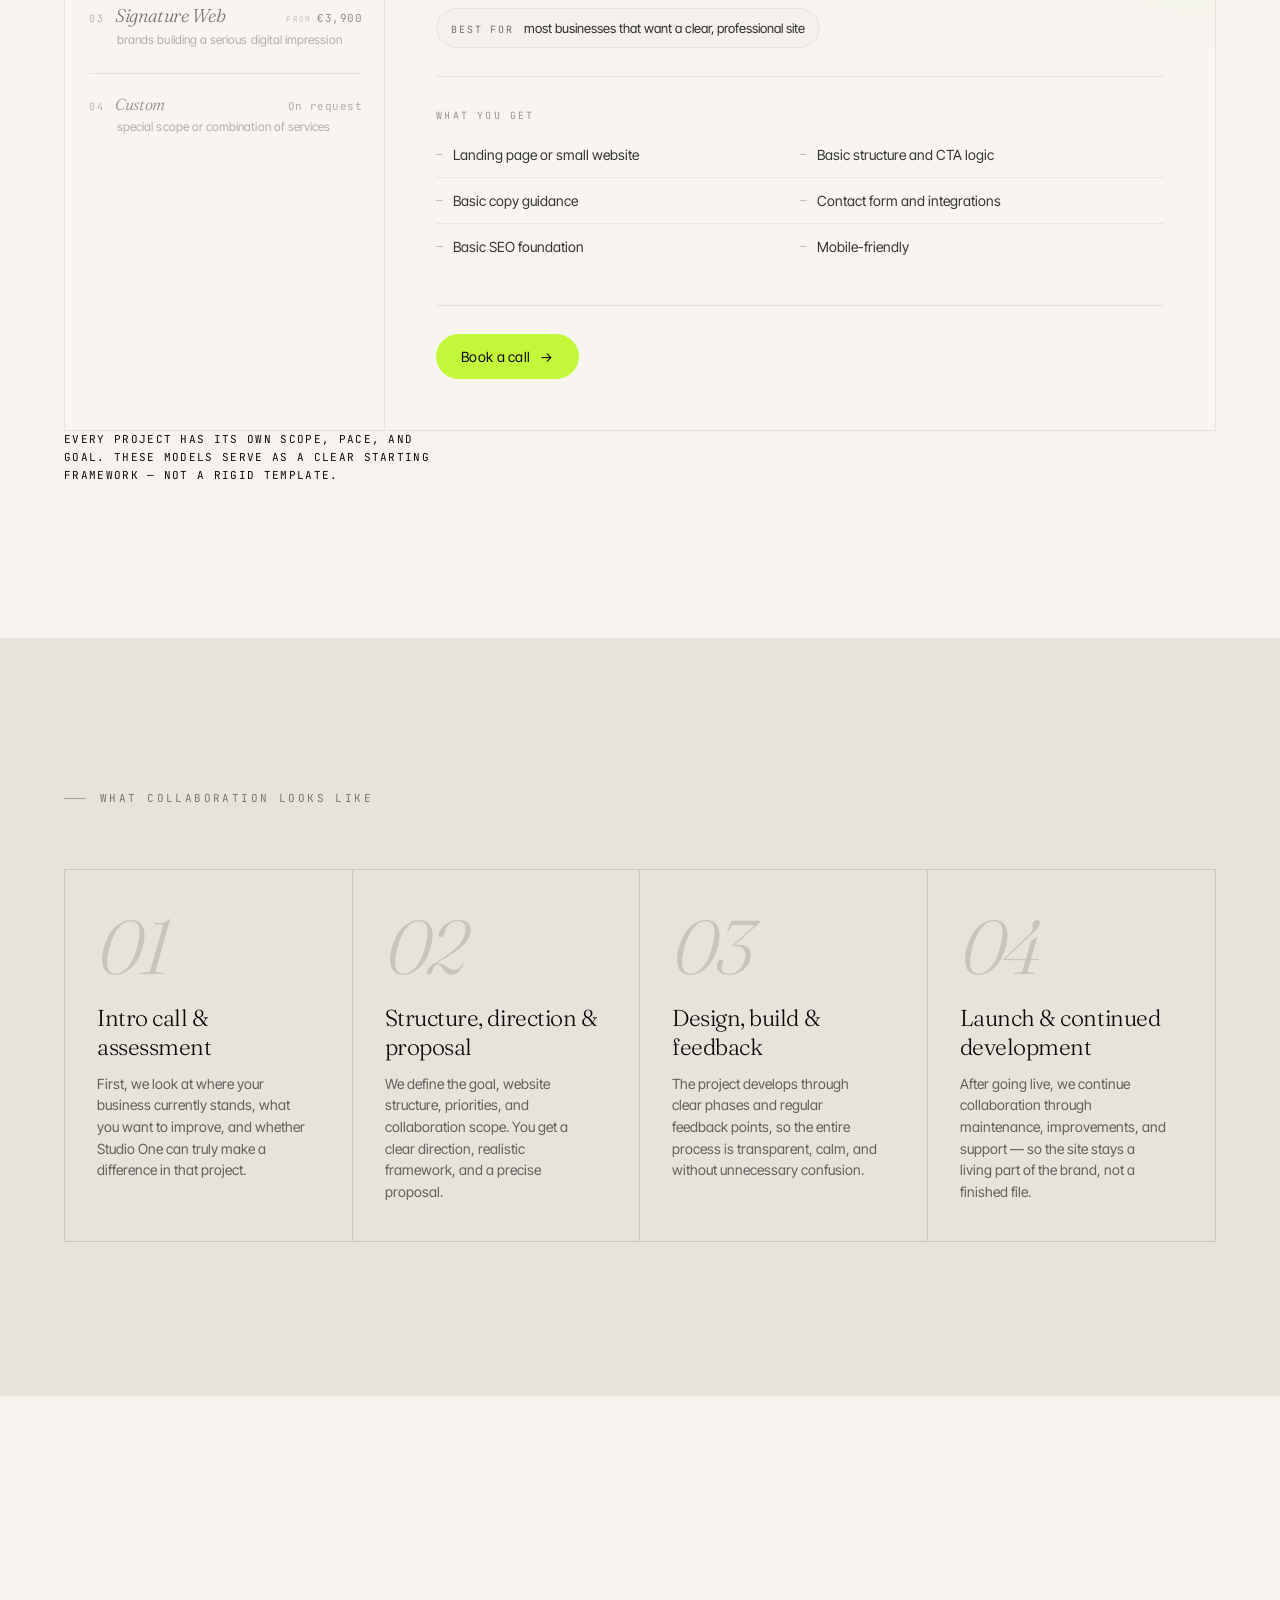
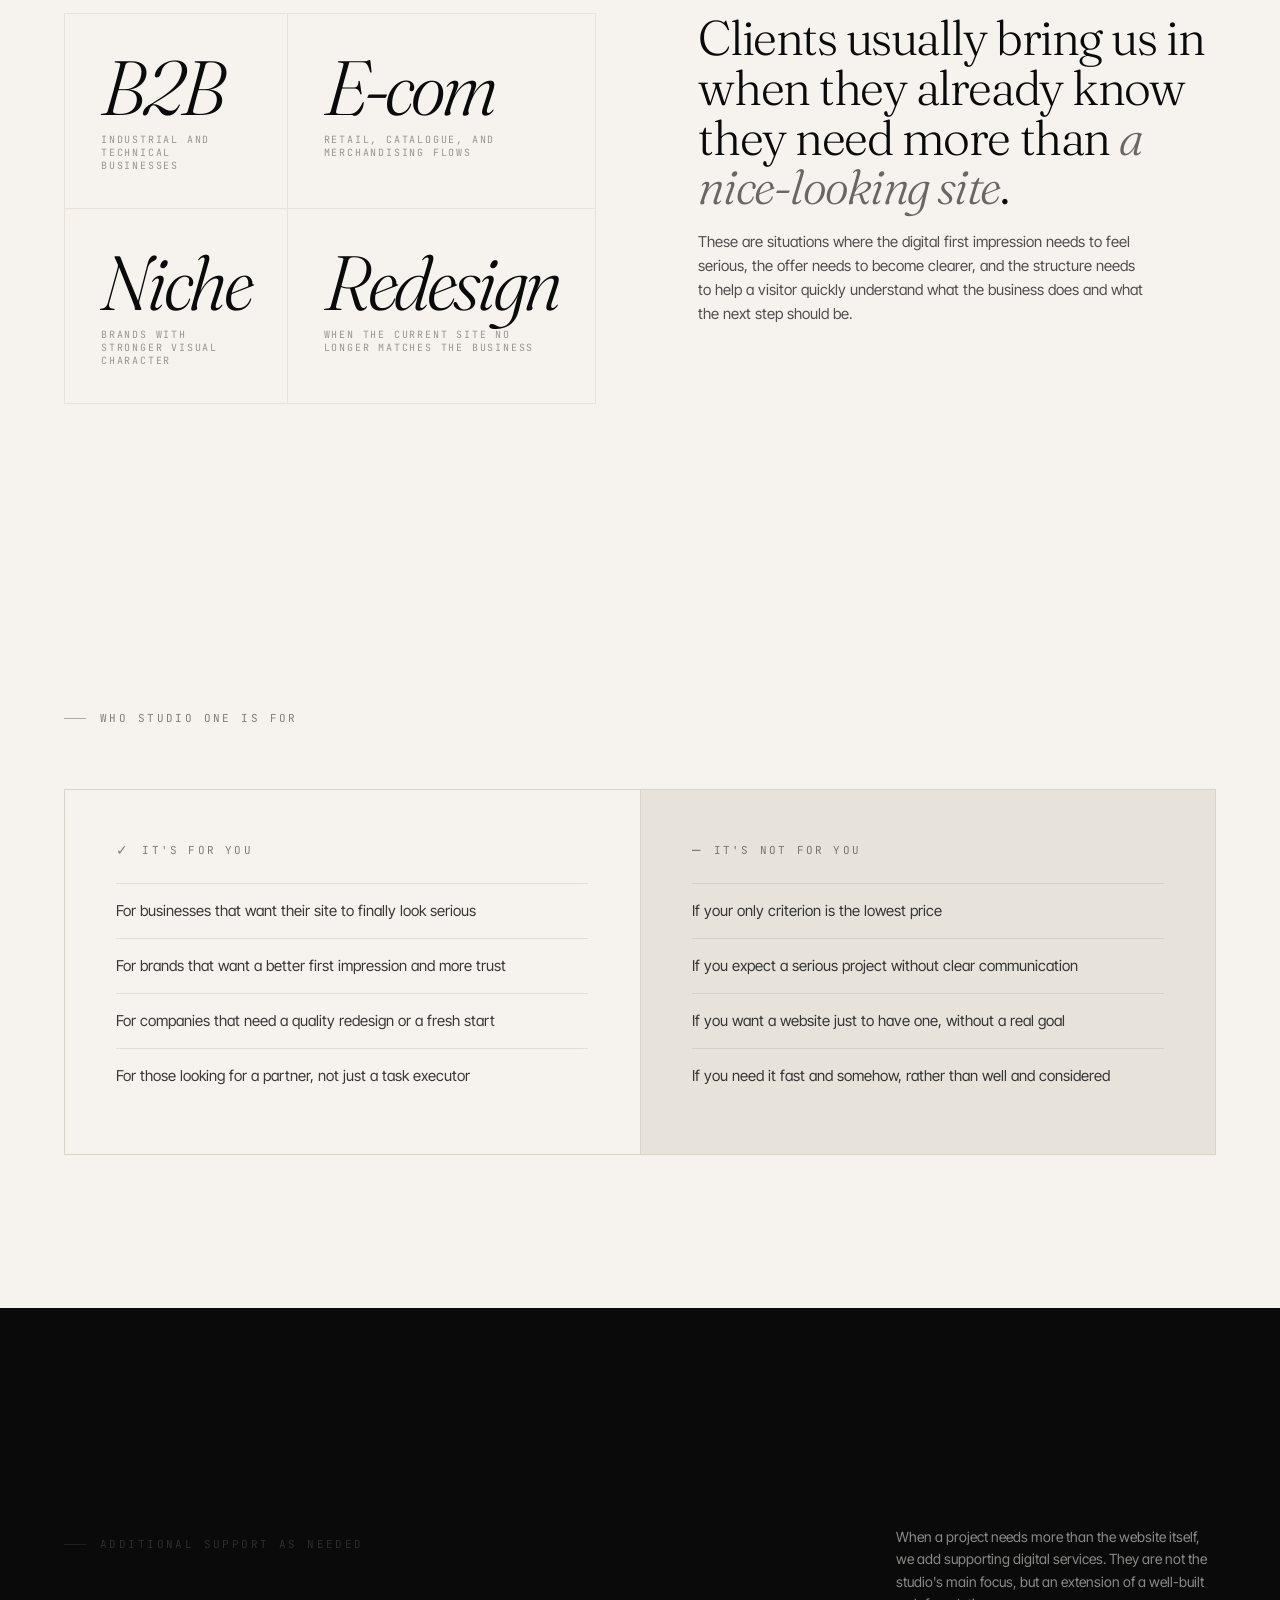
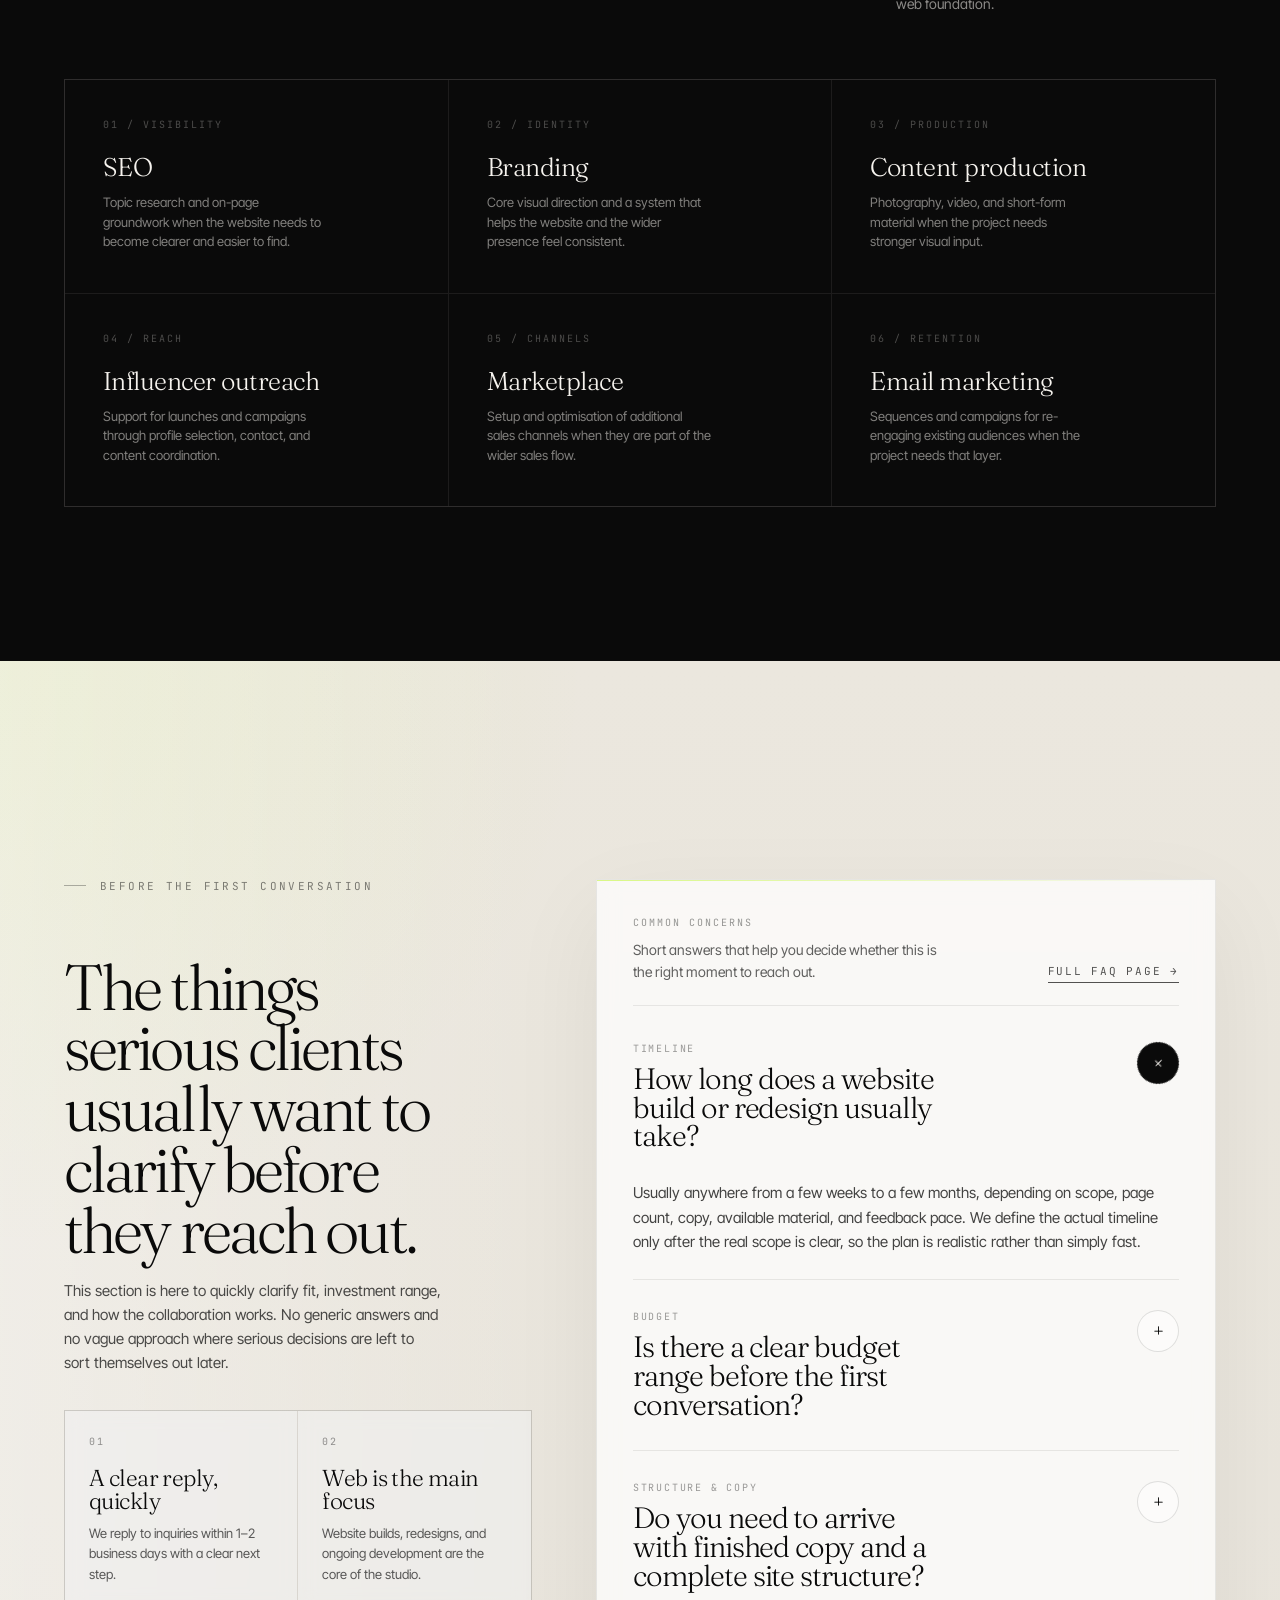
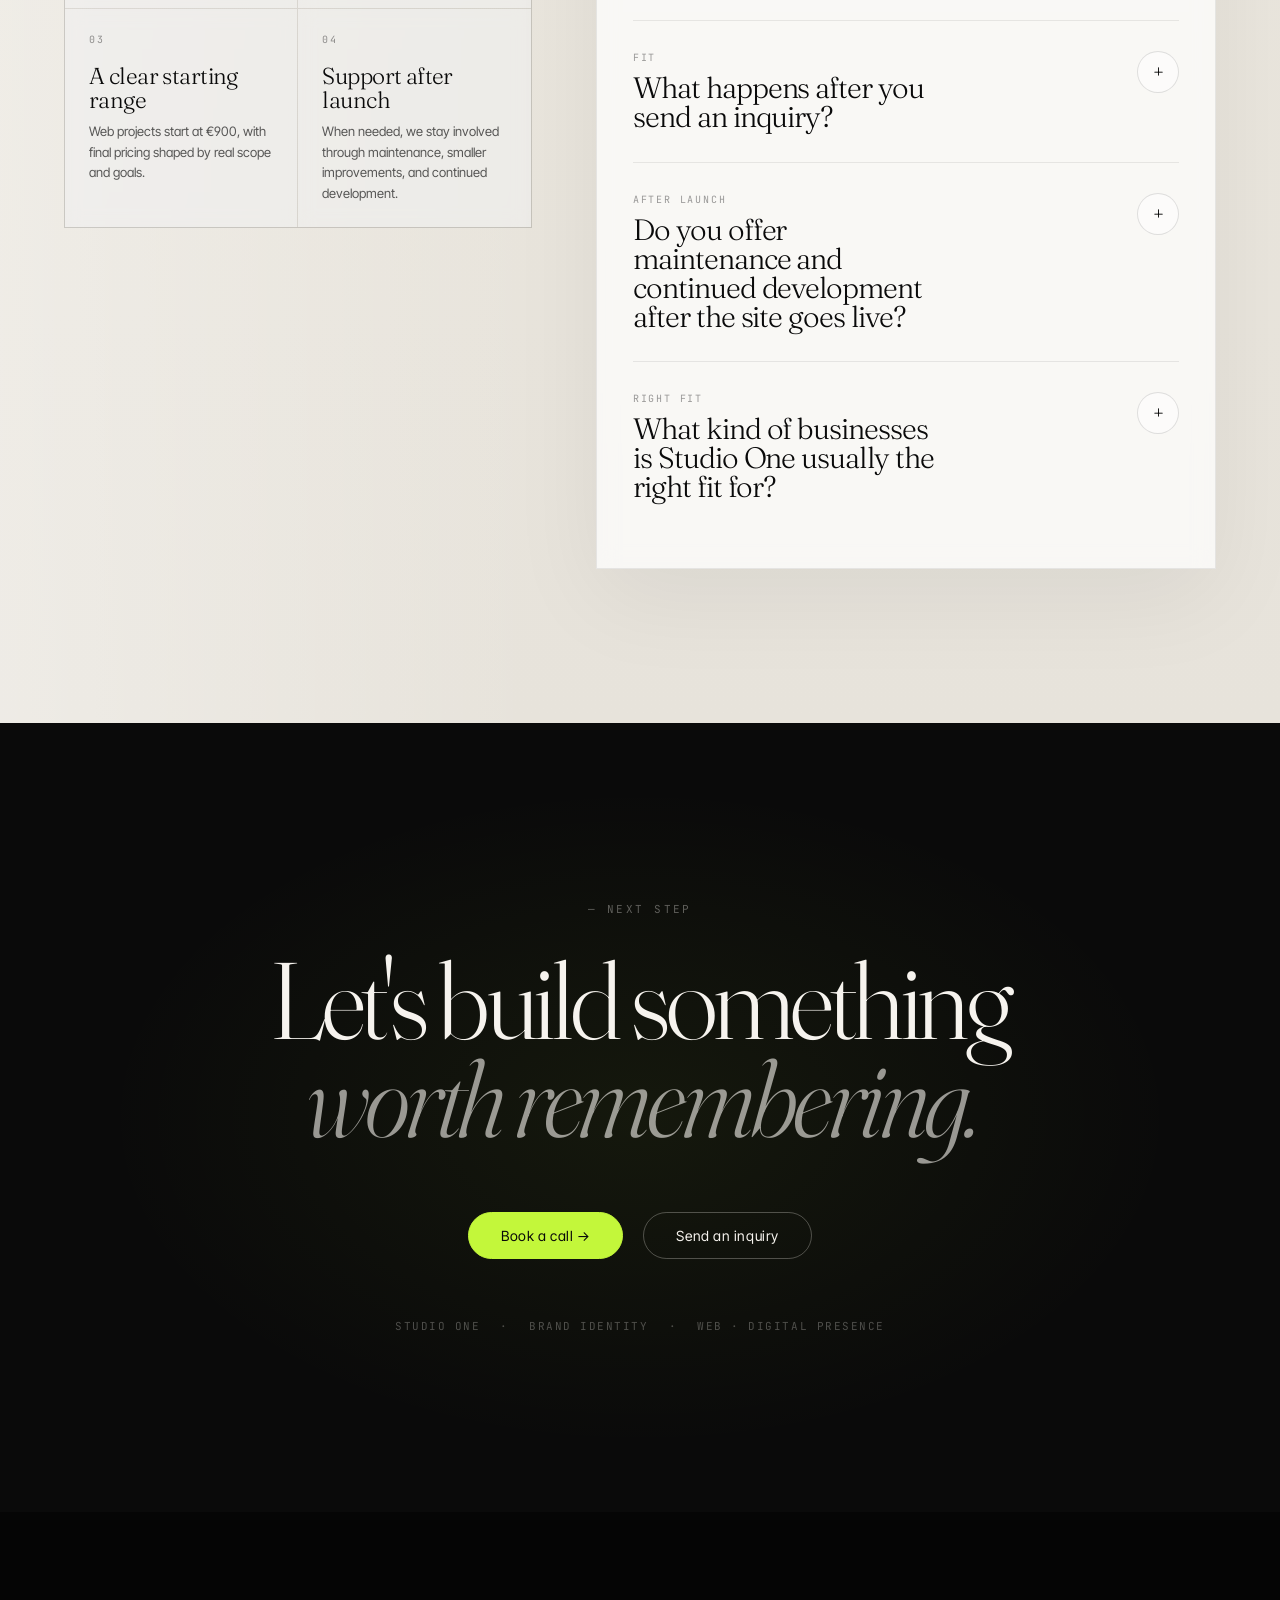
==== commit 8fe1edd0: "Finish homepage FAQ trust section" ====
--- a/en/index.html
+++ b/en/index.html
@@ -19,6 +19,7 @@
   <link rel="stylesheet" href="../css/packages.css">
   <link rel="stylesheet" href="../css/services.css">
   <link rel="stylesheet" href="../css/misc.css">
+  <link rel="stylesheet" href="../css/faq.css">
   <link rel="stylesheet" href="../css/responsive.css">
 </head>
 <body class="page-home lang-en">
@@ -588,81 +589,161 @@
 
   <!-- ── FAQ ────────────────────────────────── -->
   <section class="section faq" id="faq">
-    <div class="section__inner">
-      <div class="section__label">Frequently asked questions</div>
-
-      <div class="faq__list">
-        <div class="faq__item">
-          <button class="faq__q" data-cursor="open">
-            <h3>Do you only do websites, or other services too?</h3>
-            <span class="faq__ico">+</span>
-          </button>
-          <div class="faq__a">
-            <div class="faq__a-inner">
-              Web is our main focus: website development, redesign, and ongoing growth. Additional
-              digital services are there as support when the wider presence needs to feel stronger and more aligned.
+    <div class="section__inner faq-home">
+      <div class="faq-home__layout">
+        <div class="faq-home__intro reveal">
+          <div class="section__label">Before the first conversation</div>
+          <h2 class="faq-home__title">
+            The things serious clients usually want to clarify before they reach out.
+          </h2>
+          <p class="faq-home__body">
+            This section is here to quickly clarify fit, investment range, and how the
+            collaboration works. No generic answers and no vague approach where serious
+            decisions are left to sort themselves out later.
+          </p>
+
+          <div class="faq-home__signals">
+            <article class="faq-home__signal">
+              <span class="faq-home__signal-n">01</span>
+              <h3>A clear reply, quickly</h3>
+              <p>We reply to inquiries within 1–2 business days with a clear next step.</p>
+            </article>
+
+            <article class="faq-home__signal">
+              <span class="faq-home__signal-n">02</span>
+              <h3>Web is the main focus</h3>
+              <p>Website builds, redesigns, and ongoing development are the core of the studio.</p>
+            </article>
+
+            <article class="faq-home__signal">
+              <span class="faq-home__signal-n">03</span>
+              <h3>A clear starting range</h3>
+              <p>Web projects start at €900, with final pricing shaped by real scope and goals.</p>
+            </article>
+
+            <article class="faq-home__signal">
+              <span class="faq-home__signal-n">04</span>
+              <h3>Support after launch</h3>
+              <p>When needed, we stay involved through maintenance, smaller improvements, and continued development.</p>
+            </article>
+          </div>
+        </div>
+
+        <div class="faq-home__panel reveal reveal-d2">
+          <div class="faq-home__panel-head">
+            <div>
+              <p class="faq-home__panel-label">Common concerns</p>
+              <p class="faq-home__panel-copy">
+                Short answers that help you decide whether this is the right moment to reach out.
+              </p>
             </div>
-          </div>
-        </div>
-
-        <div class="faq__item">
-          <button class="faq__q" data-cursor="open">
-            <h3>Do you work with international clients?</h3>
-            <span class="faq__ico">+</span>
-          </button>
-          <div class="faq__a">
-            <div class="faq__a-inner">
-              Yes. Our base is in Novi Sad, but we collaborate worldwide. We have clients from Serbia, the region, and internationally.
-            </div>
-          </div>
-        </div>
-
-        <div class="faq__item">
-          <button class="faq__q" data-cursor="open">
-            <h3>Is there a rough starting budget for web work?</h3>
-            <span class="faq__ico">+</span>
-          </button>
-          <div class="faq__a">
-            <div class="faq__a-inner">
-              Yes. Start Web begins at €900, Growth Web at €1,900, and Signature Web at €3,900.
-              The exact range depends on scope, copy, page count, and integrations.
-            </div>
-          </div>
-        </div>
-
-        <div class="faq__item">
-          <button class="faq__q" data-cursor="open">
-            <h3>Do you accept every project?</h3>
-            <span class="faq__ico">+</span>
-          </button>
-          <div class="faq__a">
-            <div class="faq__a-inner">
-              No. We choose collaborations where we believe we can bring real value, clear direction, and a serious result.
-            </div>
-          </div>
-        </div>
-
-        <div class="faq__item">
-          <button class="faq__q" data-cursor="open">
-            <h3>Do you offer monthly maintenance and continued development?</h3>
-            <span class="faq__ico">+</span>
-          </button>
-          <div class="faq__a">
-            <div class="faq__a-inner">
-              Yes. When needed, we offer monthly support, maintenance, and continued site improvement — especially for actively developing websites.
-            </div>
-          </div>
-        </div>
-
-        <div class="faq__item">
-          <button class="faq__q" data-cursor="open">
-            <h3>Is copywriting included in the service?</h3>
-            <span class="faq__ico">+</span>
-          </button>
-          <div class="faq__a">
-            <div class="faq__a-inner">
-              Yes. Writing sales and communication copy is part of the process when the project requires it.
-            </div>
+            <a href="pages/faq.html" class="faq-home__more" data-cursor="explore">Full FAQ page →</a>
+          </div>
+
+          <div class="faq__list faq-home__list">
+            <article class="faq__item is-open">
+              <button class="faq__q" data-cursor="open">
+                <div class="faq__q-copy">
+                  <span class="faq__q-kicker">Timeline</span>
+                  <h3>How long does a website build or redesign usually take?</h3>
+                </div>
+                <span class="faq__ico" aria-hidden="true">+</span>
+              </button>
+              <div class="faq__a">
+                <div class="faq__a-inner">
+                  Usually anywhere from a few weeks to a few months, depending on scope, page count,
+                  copy, available material, and feedback pace. We define the actual timeline only
+                  after the real scope is clear, so the plan is realistic rather than simply fast.
+                </div>
+              </div>
+            </article>
+
+            <article class="faq__item">
+              <button class="faq__q" data-cursor="open">
+                <div class="faq__q-copy">
+                  <span class="faq__q-kicker">Budget</span>
+                  <h3>Is there a clear budget range before the first conversation?</h3>
+                </div>
+                <span class="faq__ico" aria-hidden="true">+</span>
+              </button>
+              <div class="faq__a">
+                <div class="faq__a-inner">
+                  Yes. Our current web starting points are clear: Start Web from €900, Growth Web
+                  from €1,900, and Signature Web from €3,900. The final proposal depends on
+                  structure, copy, integrations, and overall scope, but we do not keep the entry
+                  range vague.
+                </div>
+              </div>
+            </article>
+
+            <article class="faq__item">
+              <button class="faq__q" data-cursor="open">
+                <div class="faq__q-copy">
+                  <span class="faq__q-kicker">Structure &amp; copy</span>
+                  <h3>Do you need to arrive with finished copy and a complete site structure?</h3>
+                </div>
+                <span class="faq__ico" aria-hidden="true">+</span>
+              </button>
+              <div class="faq__a">
+                <div class="faq__a-inner">
+                  No. When needed, we guide the structure, message hierarchy, and copy direction so
+                  the site feels clearer, more serious, and more useful for inquiries or sales. It is
+                  enough that you can clearly explain the business, the goal, and the project context.
+                </div>
+              </div>
+            </article>
+
+            <article class="faq__item">
+              <button class="faq__q" data-cursor="open">
+                <div class="faq__q-copy">
+                  <span class="faq__q-kicker">Fit</span>
+                  <h3>What happens after you send an inquiry?</h3>
+                </div>
+                <span class="faq__ico" aria-hidden="true">+</span>
+              </button>
+              <div class="faq__a">
+                <div class="faq__a-inner">
+                  First, we look at whether there is a real fit: the goal, scope, timeline, and
+                  whether we can genuinely move the project forward. If there is, we come back with
+                  a clear next step. If there is not, we say so directly without drag or generic replies.
+                </div>
+              </div>
+            </article>
+
+            <article class="faq__item">
+              <button class="faq__q" data-cursor="open">
+                <div class="faq__q-copy">
+                  <span class="faq__q-kicker">After launch</span>
+                  <h3>Do you offer maintenance and continued development after the site goes live?</h3>
+                </div>
+                <span class="faq__ico" aria-hidden="true">+</span>
+              </button>
+              <div class="faq__a">
+                <div class="faq__a-inner">
+                  Yes. When the project calls for it, we stay involved through technical updates,
+                  smaller improvements, and continued development. This matters most when the site is
+                  not a one-off delivery, but a working business tool that needs to evolve with the brand.
+                </div>
+              </div>
+            </article>
+
+            <article class="faq__item">
+              <button class="faq__q" data-cursor="open">
+                <div class="faq__q-copy">
+                  <span class="faq__q-kicker">Right fit</span>
+                  <h3>What kind of businesses is Studio One usually the right fit for?</h3>
+                </div>
+                <span class="faq__ico" aria-hidden="true">+</span>
+              </button>
+              <div class="faq__a">
+                <div class="faq__a-inner">
+                  Usually businesses that care about first impression, a clear business tone, and a
+                  more serious web structure. If the only criterion is the lowest possible price, or
+                  the goal is to get something done quickly without a clear purpose, we are probably
+                  not the right fit. If the website needs to carry trust, the conversation makes sense.
+                </div>
+              </div>
+            </article>
           </div>
         </div>
       </div>
@@ -675,8 +756,8 @@
       <div class="cta-band__label">— Next step</div>
       <h2 class="cta-band__title">Let's build something<br><em>worth remembering.</em></h2>
       <div class="cta-band__actions">
-        <a href="mailto:hello@studioone.rs" class="btn-accent" data-cursor="book">Book a call →</a>
-        <a href="mailto:hello@studioone.rs" class="btn-outline-light" data-cursor="send">Send an inquiry</a>
+        <a href="pages/contact.html" class="btn-accent" data-cursor="book">Book a call →</a>
+        <a href="pages/contact.html" class="btn-outline-light" data-cursor="send">Send an inquiry</a>
       </div>
       <div class="cta-band__meta">
         <span>Studio One</span><span>·</span>
--- a/css/packages.css
+++ b/css/packages.css
@@ -1,207 +1,14 @@
 /* ============================================================
    PACKAGES — selector + detail layout
+   Premium editorial pricing module — clear tier ladder, calm
+   value framing, no SaaS comparison-table feel.
    ============================================================ */
-.packages { background: var(--bone); }
-
-/* ── Service category tabs ────────────────── */
-.pkg-cats {
-  display: flex; gap: 0;
-  border-bottom: 1px solid rgba(10,10,10,.12);
-  margin-bottom: 0;
-}
-.pkg-cat {
-  font-family: var(--font-mono); font-size: var(--t-xs);
-  letter-spacing: .18em; text-transform: uppercase;
-  padding: 14px 24px; opacity: .35;
-  border-bottom: 2px solid transparent;
-  transition: opacity 250ms var(--ease), border-color 250ms var(--ease);
-  white-space: nowrap;
-}
-.pkg-cat.is-active { opacity: 1; border-bottom-color: var(--ink); }
-
-/* ── Layout: selector left + detail right ─── */
-.pkg-layout {
-  display: grid;
-  grid-template-columns: 240px 1fr;
-  min-height: 520px;
-  border: 1px solid var(--fog);
-  border-top: none;
-}
-
-/* ── Left: package name selector ─────────── */
-.pkg-sel {
-  border-right: 1px solid var(--fog);
-  display: flex; flex-direction: column;
-  padding: 32px 0;
-}
-.pkg-sel__item {
-  padding: 18px 28px;
-  font-family: var(--font-sans); font-size: 14px; letter-spacing: .01em;
-  opacity: .45; cursor: none;
-  border-left: 2px solid transparent;
-  transition: opacity 300ms var(--ease), border-color 300ms var(--ease), background 300ms var(--ease);
-  display: flex; flex-direction: column; gap: 4px;
-  text-align: left;
-}
-.pkg-sel__item-name {
-  font-family: var(--font-serif); font-weight: 300; font-style: italic;
-  font-size: clamp(16px, 1.5vw, 20px); letter-spacing: -.02em;
-}
-.pkg-sel__item-price {
-  font-family: var(--font-mono); font-size: 10px;
-  letter-spacing: .1em; text-transform: uppercase; opacity: .55;
-}
-.pkg-price {
-  display: inline-flex;
-  align-items: baseline;
-  gap: 6px;
-  flex-wrap: wrap;
-}
-.pkg-price-prefix,
-.pkg-price-suffix {
-  font-family: var(--font-mono);
-  font-size: .72em;
-  letter-spacing: .16em;
-  text-transform: uppercase;
-  opacity: .48;
-}
-.pkg-price-value {
-  font: inherit;
-  letter-spacing: inherit;
-}
-.pkg-sel__item.is-active {
-  opacity: 1;
-  border-left-color: var(--ink);
-  background: rgba(10,10,10,.025);
-}
-.pkg-sel__item.is-featured.is-active { border-left-color: var(--accent); }
-.pkg-sel__divider {
-  margin: 8px 28px; height: 1px; background: var(--fog); flex-shrink: 0;
-}
-
-/* ── Right: package detail ────────────────── */
-.pkg-detail {
-  padding: clamp(28px, 4vw, 52px) clamp(24px, 4vw, 52px);
-  position: relative; overflow: hidden;
-  display: flex; flex-direction: column;
-}
-
-/* Individual detail panels */
-.pkg-d {
-  display: none;
-  flex-direction: column;
-  height: 100%;
-  animation: pkgFadeIn 400ms var(--ease) both;
-}
-.pkg-d.is-active { display: flex; }
-
-@keyframes pkgFadeIn {
-  from { opacity: 0; transform: translateY(8px); }
-  to   { opacity: 1; transform: translateY(0); }
-}
-
-.pkg-d__header {
-  display: grid; grid-template-columns: 1fr auto;
-  align-items: flex-start; gap: 24px;
-  padding-bottom: 24px;
-  border-bottom: 1px solid var(--fog);
-  margin-bottom: 24px;
-}
-.pkg-d__num {
-  font-family: var(--font-mono); font-size: var(--t-xs);
-  letter-spacing: .2em; text-transform: uppercase; opacity: .4; margin-bottom: 10px;
-}
-.pkg-d__name {
-  font-family: var(--font-serif); font-weight: 300;
-  font-size: clamp(28px, 4vw, 52px); letter-spacing: -.03em; line-height: 1;
-}
-.pkg-d__tagline {
-  font-size: var(--t-base); opacity: .6; margin-top: 10px; max-width: 38ch; line-height: 1.5;
-}
-.pkg-d__price-block { text-align: right; flex-shrink: 0; }
-.pkg-d__price {
-  font-family: var(--font-serif); font-weight: 300; font-style: italic;
-  font-size: clamp(22px, 2.8vw, 38px); letter-spacing: -.02em; line-height: 1;
-}
-.pkg-d__price.pkg-price { gap: 10px; }
-.pkg-d__price .pkg-price-prefix,
-.pkg-d__price .pkg-price-suffix {
-  font-size: .34em;
-  opacity: .55;
-}
-.pkg-d__price-note {
-  font-family: var(--font-mono); font-size: 10px;
-  letter-spacing: .1em; text-transform: uppercase; opacity: .45; margin-top: 6px;
-}
-
-.pkg-d__features {
-  display: grid; grid-template-columns: repeat(2, 1fr);
-  gap: 0; flex: 1;
-}
-.pkg-d__feature {
-  font-size: 14px; line-height: 1.5; padding: 12px 0;
-  border-bottom: 1px solid var(--fog); opacity: .75;
-  display: flex; align-items: flex-start; gap: 10px;
-}
-.pkg-d__feature::before {
-  content: "—"; font-family: var(--font-mono);
-  font-size: 11px; opacity: .4; flex-shrink: 0; margin-top: 2px;
-}
-
-.pkg-d__foot {
-  display: flex; align-items: center; gap: 16px;
-  margin-top: 28px; padding-top: 24px;
-  border-top: 1px solid var(--fog);
-}
-.pkg-d__cta {
-  font-family: var(--font-sans); font-size: 14px; letter-spacing: .04em;
-  border: 1px solid var(--ink); padding: 12px 24px; border-radius: 999px;
-  transition: background 250ms var(--ease), color 250ms var(--ease);
-}
-.pkg-d__cta--accent {
-  background: var(--accent); border-color: var(--accent); color: var(--ink);
-}
-.pkg-d__badge {
-  font-family: var(--font-mono); font-size: 10px;
-  letter-spacing: .14em; text-transform: uppercase; opacity: .5;
-}
-
-/* Note below packages */
-.pkg-note {
-  font-family: var(--font-mono); font-size: var(--t-xs);
-  letter-spacing: .12em; text-transform: uppercase; opacity: .4;
-  margin-top: 20px;
-}
-
-/* ── Responsive ───────────────────────────── */
-@media (max-width: 900px) {
-  .pkg-layout { grid-template-columns: 1fr; }
-  .pkg-sel {
-    flex-direction: row; flex-wrap: wrap; gap: 0;
-    border-right: none; border-bottom: 1px solid var(--fog);
-    padding: 0;
-  }
-  .pkg-sel__item {
-    flex: 1; border-left: none; border-bottom: 2px solid transparent;
-    padding: 14px 16px; min-width: 120px;
-  }
-  .pkg-sel__item.is-active { background: none; border-bottom-color: var(--ink); }
-  .pkg-sel__divider { display: none; }
-  .pkg-d__features { grid-template-columns: 1fr; }
-  .pkg-d__header { grid-template-columns: 1fr; }
-  .pkg-d__price-block { text-align: left; }
-}
-@media (max-width: 560px) {
-  .pkg-sel__item { min-width: 80px; }
-  .pkg-sel__item-name { font-size: 14px; }
-}
-
-
-/* ── Section intro ───────────────────────── */
 .packages {
   background: var(--bone);
   position: relative;
 }
+
+/* ── Section intro ───────────────────────── */
 .packages__top {
   display: grid;
   grid-template-columns: minmax(0, 1.05fr) minmax(320px, .95fr);
@@ -245,43 +52,538 @@
 }
 .packages__meta span { opacity: .35; }
 
+
+/* ── Service category tabs ────────────────── */
 .pkg-cats {
-  margin-top: clamp(16px, 2vw, 24px);
-}
-
+  display: flex;
+  gap: 0;
+  border-bottom: 1px solid rgba(10,10,10,.12);
+  margin: clamp(16px, 2vw, 24px) 0 0;
+}
+.pkg-cat {
+  font-family: var(--font-mono);
+  font-size: var(--t-xs);
+  letter-spacing: .18em;
+  text-transform: uppercase;
+  padding: 16px 26px;
+  opacity: .35;
+  border-bottom: 2px solid transparent;
+  transition: opacity 250ms var(--ease), border-color 250ms var(--ease);
+  white-space: nowrap;
+}
+.pkg-cat.is-active {
+  opacity: 1;
+  border-bottom-color: var(--ink);
+}
+
+
+/* ── Layout: selector left + detail right ─── */
 .pkg-layout {
-  background: rgba(255,255,255,.22);
+  display: grid;
+  grid-template-columns: minmax(280px, 320px) 1fr;
+  min-height: 540px;
+  border: 1px solid var(--fog);
+  border-top: none;
+  background: rgba(255, 255, 255, .22);
   backdrop-filter: blur(4px);
 }
 
+
+/* ============================================================
+   LEFT: tier ladder (selector)
+   ============================================================ */
+.pkg-sel {
+  border-right: 1px solid var(--fog);
+  display: flex;
+  flex-direction: column;
+  padding: 14px 0;
+}
+
+/* Each tier row */
+.pkg-sel__item {
+  position: relative;
+  display: flex;
+  flex-direction: column;
+  gap: 6px;
+  padding: 16px 22px 16px 24px;
+  text-align: left;
+  cursor: none;
+  opacity: .55;
+  transition:
+    opacity   280ms var(--ease),
+    color     280ms var(--ease),
+    background 280ms var(--ease);
+}
+
+/* Active rule — slides in from the left */
+.pkg-sel__item::before {
+  content: "";
+  position: absolute;
+  left: 0;
+  top: 8px;
+  bottom: 8px;
+  width: 2px;
+  background: var(--ink);
+  transform: scaleY(0);
+  transform-origin: top center;
+  transition: transform 320ms var(--ease), background 280ms var(--ease);
+}
+.pkg-sel__item.is-active {
+  opacity: 1;
+  background: rgba(10, 10, 10, .035);
+}
+.pkg-sel__item.is-active::before { transform: scaleY(1); }
+.pkg-sel__item.is-featured.is-active::before { background: var(--accent); }
+
+/* Top row: num · name · price */
+.pkg-sel__item-top {
+  display: grid;
+  grid-template-columns: auto 1fr auto;
+  align-items: baseline;
+  gap: 10px;
+  width: 100%;
+}
+.pkg-sel__item-num {
+  font-family: var(--font-mono);
+  font-size: 10px;
+  letter-spacing: .2em;
+  opacity: .5;
+}
+.pkg-sel__item-name {
+  font-family: var(--font-serif);
+  font-weight: 300;
+  font-style: italic;
+  font-size: clamp(17px, 1.45vw, 21px);
+  letter-spacing: -.02em;
+  line-height: 1.05;
+  display: inline-flex;
+  align-items: center;
+  gap: 8px;
+  min-width: 0;
+}
+
+/* Featured accent dot beside the name */
+.pkg-sel__item-dot {
+  display: inline-block;
+  width: 6px;
+  height: 6px;
+  border-radius: 50%;
+  background: var(--accent);
+  flex-shrink: 0;
+  box-shadow: 0 0 0 3px rgba(195, 247, 58, .18);
+}
+
+.pkg-sel__item-price {
+  font-family: var(--font-mono);
+  font-size: 11px;
+  letter-spacing: .04em;
+  opacity: .8;
+  text-align: right;
+  font-variant-numeric: tabular-nums;
+  white-space: nowrap;
+}
+
+/* Tagline / best-for line below */
+.pkg-sel__item-tag {
+  font-family: var(--font-sans);
+  font-size: 12px;
+  line-height: 1.4;
+  opacity: .55;
+  padding-left: 28px; /* aligns under the name (past the num column) */
+  letter-spacing: .005em;
+}
+
+/* Custom (non-tier) entry — visually demoted */
+.pkg-sel__divider {
+  height: 1px;
+  background: var(--fog);
+  margin: 8px 22px 6px 24px;
+}
+.pkg-sel__item.is-custom .pkg-sel__item-name {
+  font-size: clamp(15px, 1.25vw, 18px);
+  opacity: .82;
+}
+.pkg-sel__item.is-custom .pkg-sel__item-price { opacity: .55; }
+.pkg-sel__item.is-custom { opacity: .55; }
+.pkg-sel__item.is-custom.is-active { opacity: 1; }
+
+
+/* Shared price-format spans (used in both selector + detail) */
+.pkg-price {
+  display: inline-flex;
+  align-items: baseline;
+  gap: 6px;
+  flex-wrap: wrap;
+}
+.pkg-price-prefix,
+.pkg-price-suffix {
+  font-family: var(--font-mono);
+  font-size: .72em;
+  letter-spacing: .16em;
+  text-transform: uppercase;
+  opacity: .5;
+}
+.pkg-price-value {
+  font: inherit;
+  letter-spacing: inherit;
+}
+
+
+/* ============================================================
+   RIGHT: detail panel
+   ============================================================ */
+.pkg-detail {
+  padding: clamp(28px, 4vw, 52px) clamp(24px, 4vw, 52px);
+  position: relative;
+  overflow: hidden;
+  display: flex;
+  flex-direction: column;
+}
+
+/* Subtle accent glow — only on the featured tier panel */
 .pkg-detail::after {
   content: "";
   position: absolute;
   top: 0;
   right: 0;
-  width: min(240px, 32%);
+  width: min(280px, 36%);
   aspect-ratio: 1;
-  background: radial-gradient(circle at center, rgba(195,247,58,.11), rgba(195,247,58,0));
+  background: radial-gradient(circle at top right, rgba(195, 247, 58, .14), rgba(195, 247, 58, 0) 65%);
   pointer-events: none;
-}
-
+  opacity: 0;
+  transition: opacity 400ms var(--ease);
+}
+.pkg-detail:has(.pkg-d--featured)::after { opacity: 1; }
+
+.pkg-d {
+  display: none;
+  flex-direction: column;
+  height: 100%;
+  animation: pkgFadeIn 400ms var(--ease) both;
+}
+.pkg-d.is-active { display: flex; }
+
+@keyframes pkgFadeIn {
+  from { opacity: 0; transform: translateY(8px); }
+  to   { opacity: 1; transform: translateY(0); }
+}
+
+/* Top meta row — tier num + featured badge */
+.pkg-d__top {
+  display: flex;
+  align-items: center;
+  justify-content: space-between;
+  gap: 16px;
+  margin-bottom: clamp(20px, 2.5vw, 32px);
+}
+.pkg-d__num {
+  font-family: var(--font-mono);
+  font-size: var(--t-xs);
+  letter-spacing: .22em;
+  text-transform: uppercase;
+  opacity: .42;
+}
+.pkg-d__badge {
+  display: inline-flex;
+  align-items: center;
+  gap: 8px;
+  font-family: var(--font-mono);
+  font-size: 10px;
+  letter-spacing: .18em;
+  text-transform: uppercase;
+  padding: 6px 12px;
+  border: 1px solid rgba(10, 10, 10, .14);
+  border-radius: 999px;
+  background: rgba(195, 247, 58, .14);
+}
+.pkg-d__badge-dot {
+  width: 6px;
+  height: 6px;
+  border-radius: 50%;
+  background: var(--accent);
+  box-shadow: 0 0 0 3px rgba(195, 247, 58, .25);
+  flex-shrink: 0;
+}
+
+/* Header: name + tagline + bestFor on the left, price on the right */
+.pkg-d__header {
+  display: grid;
+  grid-template-columns: minmax(0, 1fr) auto;
+  align-items: flex-start;
+  gap: 28px;
+  padding-bottom: clamp(20px, 2.4vw, 28px);
+  border-bottom: 1px solid var(--fog);
+  margin-bottom: clamp(22px, 2.6vw, 32px);
+}
+.pkg-d__header-main {
+  min-width: 0;
+}
+.pkg-d__name {
+  font-family: var(--font-serif);
+  font-weight: 300;
+  font-size: clamp(28px, 4vw, 52px);
+  letter-spacing: -.03em;
+  line-height: 1;
+}
+.pkg-d__tagline {
+  font-size: var(--t-base);
+  opacity: .65;
+  margin-top: 12px;
+  max-width: 38ch;
+  line-height: 1.5;
+}
+
+/* "Idealno za / Best for" line — the "is this me?" anchor */
+.pkg-d__bestfor {
+  display: inline-flex;
+  align-items: baseline;
+  flex-wrap: wrap;
+  gap: 10px;
+  margin-top: 18px;
+  padding: 10px 14px 10px 14px;
+  border: 1px solid var(--fog);
+  border-radius: 999px;
+  background: rgba(10, 10, 10, .02);
+  max-width: 100%;
+}
+.pkg-d__bestfor-label {
+  font-family: var(--font-mono);
+  font-size: 10px;
+  letter-spacing: .18em;
+  text-transform: uppercase;
+  opacity: .55;
+  white-space: nowrap;
+}
+.pkg-d__bestfor-text {
+  font-family: var(--font-sans);
+  font-size: 13px;
+  line-height: 1.4;
+  opacity: .85;
+}
+
+/* Price block (right side of header) */
+.pkg-d__price-block {
+  text-align: right;
+  flex-shrink: 0;
+}
+.pkg-d__price {
+  font-family: var(--font-serif);
+  font-weight: 300;
+  font-style: italic;
+  font-size: clamp(22px, 2.8vw, 38px);
+  letter-spacing: -.02em;
+  line-height: 1;
+  font-variant-numeric: tabular-nums;
+}
+.pkg-d__price.pkg-price { gap: 10px; justify-content: flex-end; }
+.pkg-d__price .pkg-price-prefix,
+.pkg-d__price .pkg-price-suffix {
+  font-size: .34em;
+  opacity: .55;
+}
+.pkg-d__price-note {
+  font-family: var(--font-mono);
+  font-size: 10px;
+  letter-spacing: .12em;
+  text-transform: uppercase;
+  opacity: .48;
+  margin-top: 8px;
+}
+
+/* Features section */
+.pkg-d__features-wrap {
+  flex: 1;
+  display: flex;
+  flex-direction: column;
+}
+.pkg-d__features-label {
+  font-family: var(--font-mono);
+  font-size: 10px;
+  letter-spacing: .22em;
+  text-transform: uppercase;
+  opacity: .42;
+  margin-bottom: 10px;
+}
+.pkg-d__features {
+  display: grid;
+  grid-template-columns: repeat(2, 1fr);
+  column-gap: clamp(20px, 3vw, 40px);
+  gap: 0;
+}
+.pkg-d__feature {
+  font-size: 14px;
+  line-height: 1.5;
+  padding: 12px 0;
+  border-bottom: 1px solid var(--fog);
+  opacity: .82;
+  display: flex;
+  align-items: flex-start;
+  gap: 10px;
+}
+.pkg-d__feature::before {
+  content: "—";
+  font-family: var(--font-mono);
+  font-size: 11px;
+  opacity: .35;
+  flex-shrink: 0;
+  margin-top: 2px;
+}
+/* Last row of features: drop the keyline so the foot border is the closer rule */
+.pkg-d__features .pkg-d__feature:nth-last-child(-n+2) { border-bottom: none; }
 @media (max-width: 900px) {
+  .pkg-d__features .pkg-d__feature:nth-last-child(-n+2) { border-bottom: 1px solid var(--fog); }
+  .pkg-d__features .pkg-d__feature:last-child { border-bottom: none; }
+}
+
+/* Foot — primary CTA */
+.pkg-d__foot {
+  display: flex;
+  align-items: center;
+  flex-wrap: wrap;
+  gap: 18px;
+  margin-top: clamp(24px, 3vw, 36px);
+  padding-top: clamp(20px, 2.6vw, 28px);
+  border-top: 1px solid var(--fog);
+}
+.pkg-d__cta {
+  display: inline-flex;
+  align-items: center;
+  gap: 10px;
+  font-family: var(--font-sans);
+  font-size: 14px;
+  letter-spacing: .02em;
+  border: 1px solid var(--ink);
+  padding: 13px 24px;
+  border-radius: 999px;
+  transition: background 250ms var(--ease), color 250ms var(--ease), border-color 250ms var(--ease);
+}
+.pkg-d__cta-arrow {
+  transition: transform 250ms var(--ease);
+}
+.pkg-d__cta--accent {
+  background: var(--accent);
+  border-color: var(--accent);
+  color: var(--ink);
+}
+
+
+/* ============================================================
+   Outro — note + soft "not sure?" prompt
+   ============================================================ */
+.pkg-outro {
+  display: flex;
+  flex-wrap: wrap;
+  align-items: center;
+  justify-content: space-between;
+  gap: 20px 32px;
+  margin-top: clamp(20px, 2.6vw, 28px);
+}
+.pkg-note {
+  font-family: var(--font-mono);
+  font-size: var(--t-xs);
+  letter-spacing: .12em;
+  text-transform: uppercase;
+  opacity: .42;
+  max-width: 56ch;
+  line-height: 1.6;
+  margin: 0;
+}
+.pkg-help {
+  display: inline-flex;
+  flex-direction: column;
+  align-items: flex-end;
+  gap: 4px;
+  text-align: right;
+  padding: 4px 0;
+  border-bottom: 1px solid transparent;
+  transition: border-color 250ms var(--ease), opacity 250ms var(--ease);
+}
+.pkg-help__eyebrow {
+  font-family: var(--font-mono);
+  font-size: 10px;
+  letter-spacing: .2em;
+  text-transform: uppercase;
+  opacity: .5;
+}
+.pkg-help__label {
+  font-family: var(--font-serif);
+  font-style: italic;
+  font-weight: 300;
+  font-size: clamp(15px, 1.3vw, 18px);
+  letter-spacing: -.01em;
+}
+.pkg-help__arrow {
+  display: inline-block;
+  margin-left: 4px;
+  transition: transform 250ms var(--ease);
+}
+
+
+/* ============================================================
+   Hover — pointer devices only
+   Touch devices must not fire hover states on tap.
+   ============================================================ */
+@media (hover: hover) and (pointer: fine) {
+  .pkg-cat:hover:not(.is-active) { opacity: .65; }
+
+  .pkg-sel__item:hover { opacity: .85; }
+  .pkg-sel__item.is-active:hover { opacity: 1; }
+
+  .pkg-d__cta:hover {
+    background: var(--ink);
+    color: var(--bone);
+  }
+  .pkg-d__cta:hover .pkg-d__cta-arrow { transform: translateX(3px); }
+
+  .pkg-d__cta--accent:hover {
+    background: transparent;
+    color: var(--ink);
+    border-color: var(--ink);
+  }
+
+  .pkg-help:hover { border-bottom-color: var(--ink); }
+  .pkg-help:hover .pkg-help__arrow { transform: translateX(4px); }
+}
+
+
+/* ============================================================
+   Component-level responsive (≥ 901px is desktop)
+   Below 900px, the layout stacks. Mobile-specific polish lives
+   in css/responsive.css.
+   ============================================================ */
+@media (max-width: 900px) {
+  .pkg-layout {
+    grid-template-columns: 1fr;
+    min-height: 0;
+  }
+
+  .pkg-sel {
+    border-right: none;
+    border-bottom: 1px solid var(--fog);
+    padding: 6px 0;
+  }
+  .pkg-sel__item {
+    padding: 16px 20px 16px 22px;
+  }
+
+  .pkg-d__features { grid-template-columns: 1fr; }
+  .pkg-d__header { grid-template-columns: 1fr; gap: 18px; }
+  .pkg-d__price-block { text-align: left; }
+  .pkg-d__price.pkg-price { justify-content: flex-start; }
+
   .packages__top {
     grid-template-columns: 1fr;
     gap: 24px;
   }
-  .packages__copy {
-    justify-self: start;
-  }
-}
-
-/* ── Hover — pointer devices only ──────────────────────────
-   Touch devices must not fire hover states on tap.
-   Only real pointing devices (mouse / trackpad) match this.
-────────────────────────────────────────────────────────── */
-@media (hover: hover) and (pointer: fine) {
-  .pkg-cat:hover:not(.is-active) { opacity: .65; }
-  .pkg-sel__item:hover { opacity: .75; }
-  .pkg-d__cta:hover { background: var(--ink); color: var(--bone); }
-  .pkg-d__cta--accent:hover { background: transparent; color: var(--accent); border-color: var(--accent); }
-}
+  .packages__copy { justify-self: start; }
+
+  .pkg-outro {
+    flex-direction: column;
+    align-items: flex-start;
+    gap: 18px;
+  }
+  .pkg-help {
+    align-items: flex-start;
+    text-align: left;
+  }
+}
--- a/css/faq.css
+++ b/css/faq.css
@@ -0,0 +1,337 @@
+/* ============================================================
+   HOME FAQ / TRUST
+   ============================================================ */
+
+.page-home .faq {
+  background:
+    radial-gradient(circle at top left, rgba(195,247,58,.12), transparent 28%),
+    linear-gradient(180deg, #ebe7de 0%, var(--fog) 100%);
+  position: relative;
+  overflow: clip;
+}
+
+.page-home .faq::before {
+  content: "";
+  position: absolute;
+  inset: 0;
+  background: linear-gradient(90deg, rgba(255,255,255,.3), transparent 42%);
+  pointer-events: none;
+}
+
+.faq-home {
+  position: relative;
+  z-index: 1;
+}
+
+.faq-home__layout {
+  display: grid;
+  grid-template-columns: minmax(320px, .86fr) minmax(0, 1.14fr);
+  gap: clamp(32px, 5vw, 84px);
+  align-items: start;
+  margin-top: clamp(40px, 5vw, 72px);
+}
+
+.faq-home__intro {
+  position: sticky;
+  top: calc(84px + 28px);
+}
+
+.faq-home__title {
+  font-family: var(--font-serif);
+  font-weight: 300;
+  font-size: clamp(36px, 5vw, 72px);
+  line-height: .95;
+  letter-spacing: -.045em;
+  max-width: 10ch;
+  margin-bottom: 18px;
+}
+
+.faq-home__body {
+  font-size: var(--t-base);
+  line-height: 1.62;
+  opacity: .72;
+  max-width: 42ch;
+}
+
+.faq-home__signals {
+  display: grid;
+  grid-template-columns: repeat(2, minmax(0, 1fr));
+  gap: 1px;
+  background: rgba(10,10,10,.08);
+  border: 1px solid rgba(10,10,10,.08);
+  margin-top: clamp(26px, 3vw, 34px);
+}
+
+.faq-home__signal {
+  background: rgba(255,255,255,.56);
+  backdrop-filter: blur(8px);
+  padding: clamp(18px, 2vw, 24px);
+  min-height: 164px;
+  display: flex;
+  flex-direction: column;
+}
+
+.faq-home__signal-n {
+  font-family: var(--font-mono);
+  font-size: 10px;
+  letter-spacing: .18em;
+  text-transform: uppercase;
+  opacity: .42;
+  margin-bottom: 18px;
+}
+
+.faq-home__signal h3 {
+  font-family: var(--font-serif);
+  font-weight: 300;
+  font-size: clamp(18px, 1.8vw, 24px);
+  line-height: 1.02;
+  letter-spacing: -.025em;
+  margin-bottom: 10px;
+  max-width: 14ch;
+}
+
+.faq-home__signal p {
+  font-size: 13px;
+  line-height: 1.58;
+  opacity: .66;
+  max-width: 24ch;
+}
+
+.faq-home__panel {
+  position: relative;
+  background: rgba(255,255,255,.72);
+  backdrop-filter: blur(10px);
+  border: 1px solid rgba(10,10,10,.08);
+  box-shadow: 0 30px 90px rgba(10,10,10,.06);
+  padding: clamp(22px, 3vw, 36px);
+}
+
+.faq-home__panel::before {
+  content: "";
+  position: absolute;
+  top: 0;
+  left: 0;
+  width: 100%;
+  height: 1px;
+  background: linear-gradient(90deg, rgba(195,247,58,.85), rgba(195,247,58,0));
+  opacity: .7;
+}
+
+.faq-home__panel-head {
+  display: grid;
+  grid-template-columns: minmax(0, 1fr) auto;
+  gap: 20px;
+  align-items: end;
+  padding-bottom: 22px;
+  margin-bottom: 6px;
+  border-bottom: 1px solid rgba(10,10,10,.08);
+}
+
+.faq-home__panel-label {
+  font-family: var(--font-mono);
+  font-size: 10px;
+  letter-spacing: .2em;
+  text-transform: uppercase;
+  opacity: .42;
+  margin-bottom: 10px;
+}
+
+.faq-home__panel-copy {
+  font-size: 14px;
+  line-height: 1.58;
+  opacity: .64;
+  max-width: 38ch;
+}
+
+.faq-home__more {
+  display: inline-flex;
+  align-items: center;
+  gap: 10px;
+  width: fit-content;
+  font-family: var(--font-mono);
+  font-size: var(--t-xs);
+  letter-spacing: .16em;
+  text-transform: uppercase;
+  border-bottom: 1px solid currentColor;
+  padding-bottom: 4px;
+  opacity: .7;
+  transition: gap 260ms var(--ease), opacity 260ms var(--ease);
+}
+
+.faq-home__list {
+  margin-top: 0;
+}
+
+.faq-home__list .faq__item {
+  border-top: 1px solid rgba(10,10,10,.08);
+}
+
+.faq-home__list .faq__item:first-child {
+  border-top: none;
+}
+
+.faq-home__list .faq__q {
+  display: flex;
+  justify-content: space-between;
+  align-items: flex-start;
+  gap: 20px;
+  width: 100%;
+  padding: clamp(20px, 2.4vw, 30px) 0;
+  text-align: left;
+}
+
+.faq__q-copy {
+  display: flex;
+  flex-direction: column;
+  gap: 10px;
+}
+
+.faq__q-kicker {
+  font-family: var(--font-mono);
+  font-size: 10px;
+  letter-spacing: .18em;
+  text-transform: uppercase;
+  opacity: .4;
+}
+
+.faq-home__list .faq__q h3 {
+  font-family: var(--font-serif);
+  font-weight: 300;
+  font-size: clamp(22px, 2.3vw, 34px);
+  line-height: .98;
+  letter-spacing: -.035em;
+  max-width: 17ch;
+}
+
+.faq-home__list .faq__ico {
+  width: 42px;
+  height: 42px;
+  flex-shrink: 0;
+  border: 1px solid rgba(10,10,10,.12);
+  border-radius: 999px;
+  display: flex;
+  align-items: center;
+  justify-content: center;
+  font-size: 20px;
+  line-height: 1;
+  font-family: var(--font-serif);
+  background: rgba(255,255,255,.46);
+  transition:
+    transform 340ms var(--ease),
+    background 260ms var(--ease),
+    color 260ms var(--ease),
+    border-color 260ms var(--ease);
+}
+
+.faq-home__list .faq__item.is-open .faq__ico {
+  transform: rotate(45deg);
+  background: var(--ink);
+  color: var(--bone);
+  border-color: var(--ink);
+}
+
+.faq-home__list .faq__a {
+  max-height: 0;
+  overflow: hidden;
+  transition: max-height 320ms var(--ease);
+}
+
+.faq-home__list .faq__item.is-open .faq__a {
+  max-height: 480px;
+}
+
+.faq-home__list .faq__a-inner {
+  padding: 0 0 clamp(18px, 2vw, 28px);
+  font-size: var(--t-base);
+  line-height: 1.62;
+  opacity: .76;
+  max-width: 60ch;
+}
+
+.faq-home__list .faq__q:focus-visible {
+  outline: none;
+}
+
+.faq-home__list .faq__q:focus-visible .faq__ico {
+  border-color: var(--ink);
+  box-shadow: 0 0 0 4px rgba(10,10,10,.08);
+}
+
+@media (hover: hover) and (pointer: fine) {
+  .faq-home__more:hover {
+    gap: 14px;
+    opacity: 1;
+  }
+
+  .faq-home__list .faq__q:hover .faq__ico {
+    border-color: rgba(10,10,10,.26);
+  }
+}
+
+@media (max-width: 1100px) {
+  .faq-home__layout {
+    grid-template-columns: 1fr;
+    gap: 32px;
+  }
+
+  .faq-home__intro {
+    position: static;
+  }
+
+  .faq-home__title {
+    max-width: 12ch;
+  }
+}
+
+@media (max-width: 760px) {
+  .faq-home__signals {
+    grid-template-columns: 1fr;
+  }
+
+  .faq-home__signal {
+    min-height: auto;
+  }
+
+  .faq-home__panel-head {
+    grid-template-columns: 1fr;
+    gap: 12px;
+  }
+
+  .faq-home__more {
+    justify-self: start;
+  }
+}
+
+@media (max-width: 560px) {
+  .faq-home__title {
+    font-size: clamp(30px, 10vw, 44px);
+  }
+
+  .faq-home__body {
+    font-size: 15px;
+  }
+
+  .faq-home__panel {
+    padding: 20px;
+  }
+
+  .faq-home__list .faq__q {
+    gap: 14px;
+    padding: 18px 0;
+  }
+
+  .faq-home__list .faq__q h3 {
+    font-size: clamp(19px, 7vw, 28px);
+    max-width: none;
+  }
+
+  .faq-home__list .faq__ico {
+    width: 34px;
+    height: 34px;
+    font-size: 16px;
+  }
+
+  .faq-home__list .faq__a-inner {
+    font-size: 15px;
+  }
+}
--- a/css/responsive.css
+++ b/css/responsive.css
@@ -340,10 +340,22 @@
   }
 
   /* ── Packages ─────────────────────────────── */
-  /* Layout already stacks at 900px via packages.css */
+  /*
+     Mobile pricing pattern:
+       - Category tabs: horizontally scrollable (Web / Social / Ads)
+       - Selector: vertical, stacked tier rows (NOT horizontal strip).
+         Each row reads as a full editorial line — tier num, name,
+         price aligned right, best-for line below. Active row gets
+         a left accent rule + soft fill.
+       - Detail panel: stacks below, full width, generous spacing.
+     Layout stacking from 900px is handled in packages.css; the
+     overrides here are mobile typography + tap-target polish.
+  */
   .packages__title {
     font-size: clamp(28px,8vw,48px);
   }
+
+  /* Category tabs — horizontal scroll keeps room for longer SR labels */
   .pkg-cats {
     overflow-x: auto;
     scrollbar-width: none;
@@ -365,16 +377,75 @@
     padding: 14px 18px;
     font-size: 11px;
   }
+
+  /* Selector — vertical list of tier rows */
   .pkg-sel {
-    overflow-x: auto;
-    scrollbar-width: none;
-  }
-  .pkg-sel::-webkit-scrollbar { display: none; }
+    padding: 4px 0;
+  }
   .pkg-sel__item {
-    flex-shrink: 0;
+    padding: 18px 18px 16px 20px;
+    gap: 6px;
+    min-height: 64px;
+  }
+  .pkg-sel__item::before {
+    top: 10px;
+    bottom: 10px;
+  }
+  .pkg-sel__item-name {
+    font-size: clamp(17px, 5vw, 20px);
+  }
+  .pkg-sel__item-price {
+    font-size: 11px;
+  }
+  .pkg-sel__item-tag {
+    font-size: 12px;
+    padding-left: 26px;
+  }
+  .pkg-sel__divider {
+    margin: 6px 18px 4px 20px;
+  }
+
+  /* Detail panel */
+  .pkg-detail {
+    padding: clamp(24px, 6vw, 40px) clamp(20px, 5vw, 32px);
+  }
+  .pkg-d__top {
+    margin-bottom: 18px;
   }
   .pkg-d__name {
-    font-size: clamp(22px,6vw,36px);
+    font-size: clamp(24px,7vw,38px);
+  }
+  .pkg-d__tagline {
+    font-size: 14px;
+    margin-top: 10px;
+  }
+  .pkg-d__bestfor {
+    margin-top: 14px;
+    padding: 9px 12px;
+    border-radius: 14px;
+  }
+  .pkg-d__bestfor-text {
+    font-size: 12.5px;
+  }
+  .pkg-d__price {
+    font-size: clamp(22px, 7vw, 32px);
+  }
+  .pkg-d__feature {
+    font-size: 13.5px;
+    padding: 11px 0;
+  }
+  .pkg-d__cta {
+    width: 100%;
+    justify-content: center;
+    padding: 14px 22px;
+  }
+
+  /* Outro — stacks vertically, soft prompt full-width */
+  .pkg-outro {
+    margin-top: 18px;
+  }
+  .pkg-help {
+    width: 100%;
   }
 
   /* ── Process (homepage) ───────────────────── */
@@ -694,6 +765,19 @@
     font-size: 15px;
   }
 
+  /* Trust list stays visible on mobile (it's doing real conversion
+     work). Tighten its internal rhythm. */
+  .kontakt-trust__label {
+    margin-bottom: 14px;
+  }
+  .kontakt-trust li {
+    padding: 12px 0;
+    gap: 14px;
+  }
+  .kontakt-trust__t {
+    font-size: 13px;
+  }
+
   /* ── Main section ─────────────────────────── */
   .kontakt-main {
     padding: clamp(52px,7vw,80px) var(--gutter);
@@ -701,6 +785,15 @@
   /* Grid already 1col at 1000px via kontakt.css */
 
   /* ── Form ─────────────────────────────────── */
+  .kontakt-formhead {
+    font-size: 11px;
+    letter-spacing: .18em;
+    gap: 12px;
+    margin: clamp(6px,1vw,14px) 0 clamp(18px,3vw,24px);
+  }
+  .kontakt-formhead__n {
+    font-size: 18px;
+  }
   .kontakt-field {
     margin-bottom: clamp(24px,5vw,36px);
   }
@@ -711,6 +804,11 @@
   /* Validation error message: also bump from component's 9px to 11px */
   .kontakt-field__error {
     font-size: 11px;
+  }
+  .kontakt-field__hint {
+    font-size: 11px;
+    letter-spacing: .16em;
+    margin-top: 10px;
   }
   /* Row already 1col at 600px via kontakt.css */
 
@@ -728,7 +826,35 @@
   .kontakt-submit {
     flex-direction: column;
     align-items: flex-start;
-    gap: 16px;
+    gap: 18px;
+  }
+  .kontakt-submit__meta {
+    max-width: 100%;
+    gap: 10px;
+  }
+  .kontakt-submit__note {
+    font-size: 13px;
+    line-height: 1.55;
+  }
+  .kontakt-submit__privacy {
+    font-size: 11px;
+    letter-spacing: .16em;
+  }
+
+  /* ── Success state (mobile) ────────────────── */
+  .kontakt-success {
+    padding: clamp(32px,7vw,56px) 0;
+  }
+  .kontakt-success__title {
+    font-size: clamp(24px,7vw,36px);
+  }
+  .kontakt-success__text {
+    font-size: 15px;
+  }
+  .kontakt-success__links {
+    flex-direction: column;
+    gap: 14px;
+    align-items: flex-start;
   }
 
   /* ── Info block ───────────────────────────── */
@@ -844,11 +970,31 @@
   .packages__title {
     font-size: clamp(24px,9vw,40px);
   }
+  /*
+     At very narrow widths the selector row's 3-col grid (num · name · price)
+     can crowd. Drop the price to a second line, name keeps its full width,
+     so each tier stays readable without truncation.
+  */
+  .pkg-sel__item-top {
+    grid-template-columns: auto 1fr;
+    row-gap: 4px;
+  }
+  .pkg-sel__item-price {
+    grid-column: 2;
+    text-align: left;
+    opacity: .7;
+  }
+  .pkg-sel__item-tag {
+    padding-left: 0;
+  }
   .pkg-d__name {
     font-size: clamp(20px,7vw,30px);
   }
   .pkg-d__price {
     font-size: clamp(18px,6vw,26px);
+  }
+  .pkg-d__bestfor {
+    width: 100%;
   }
 
   /* ── CTA band ─────────────────────────────── */
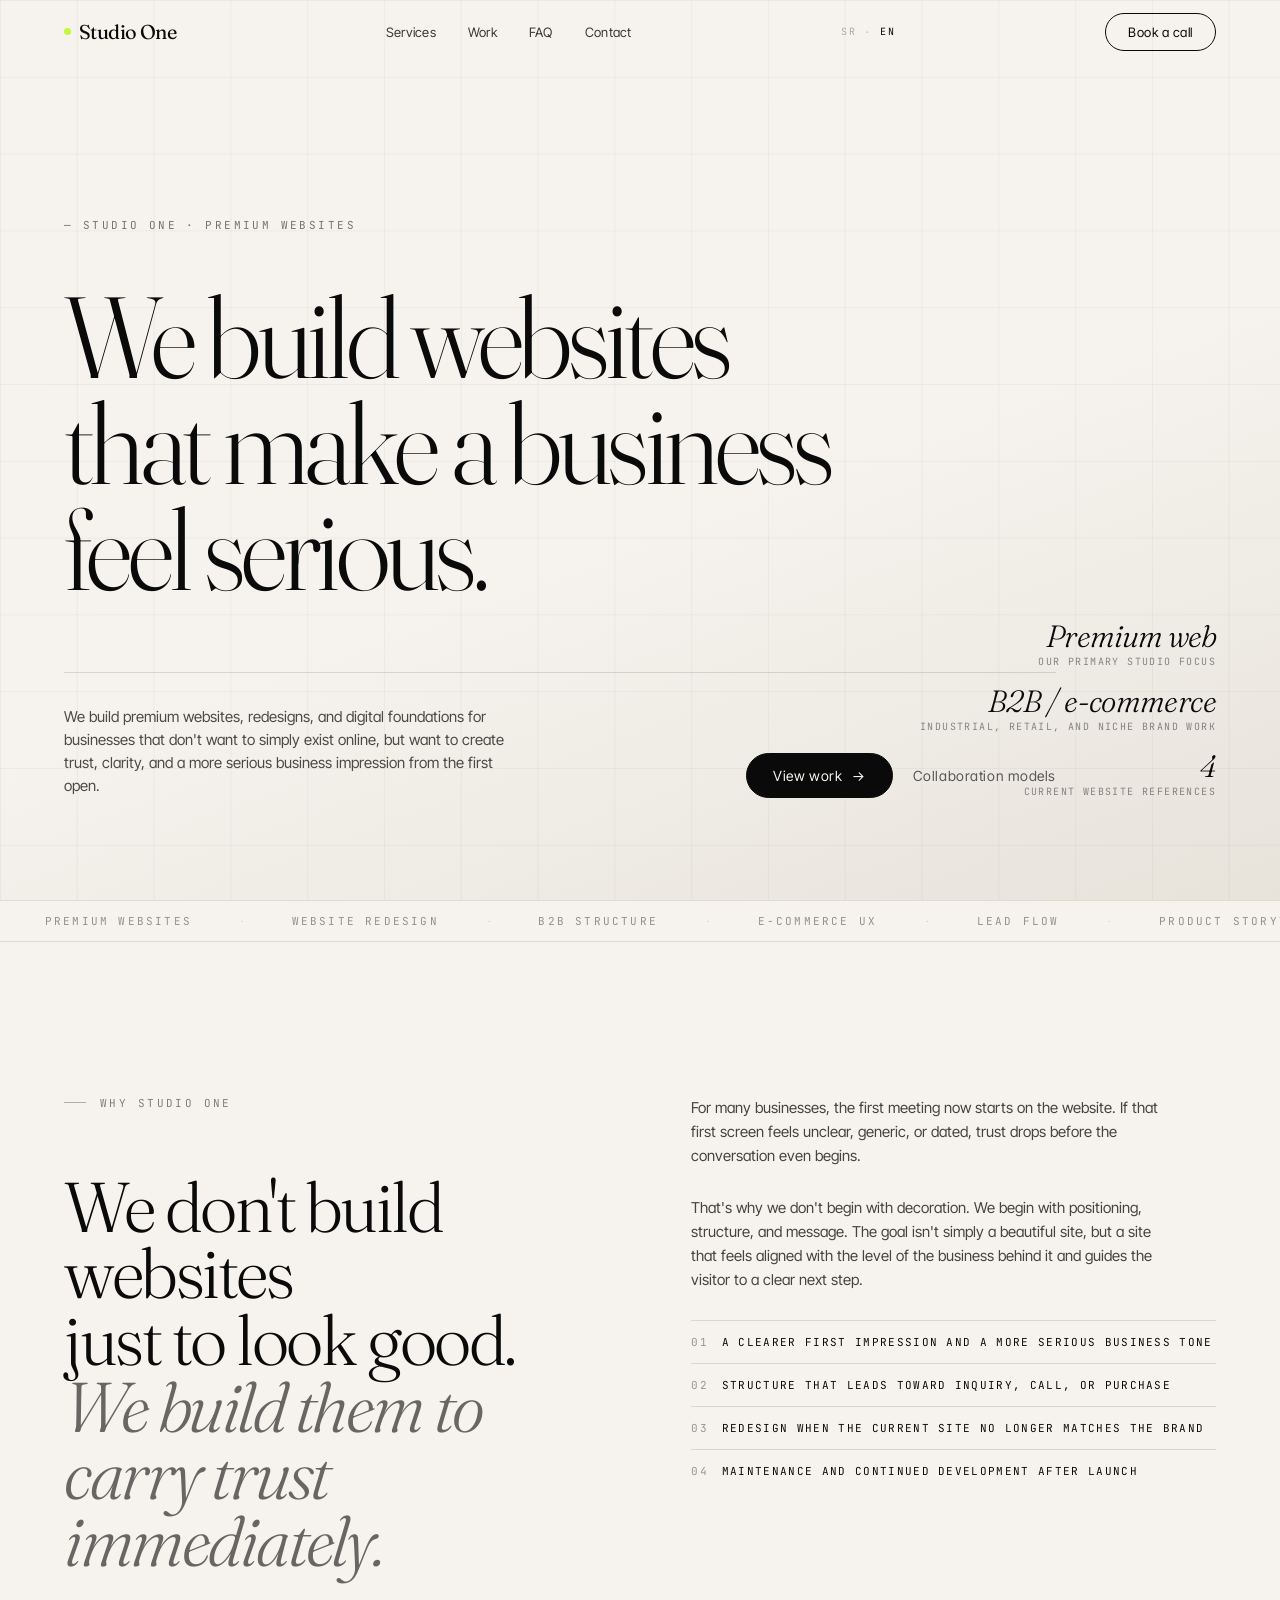
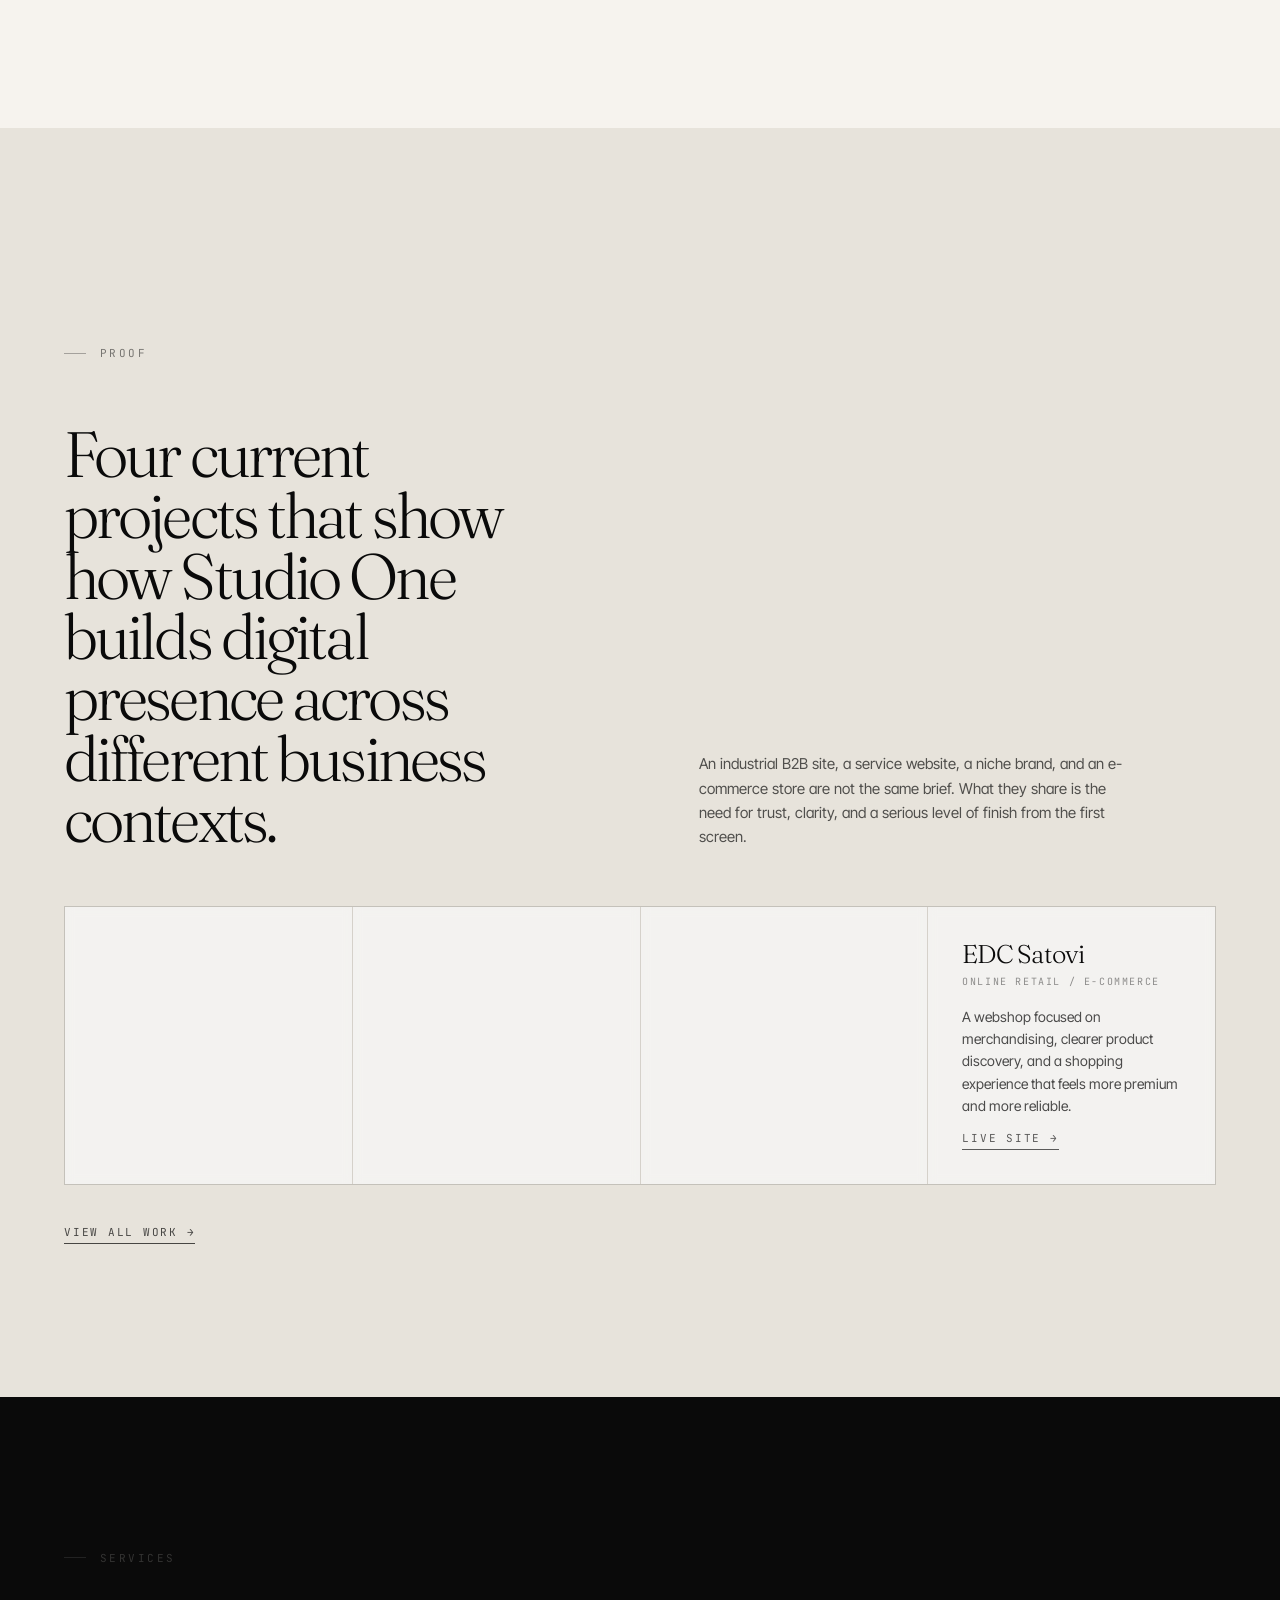
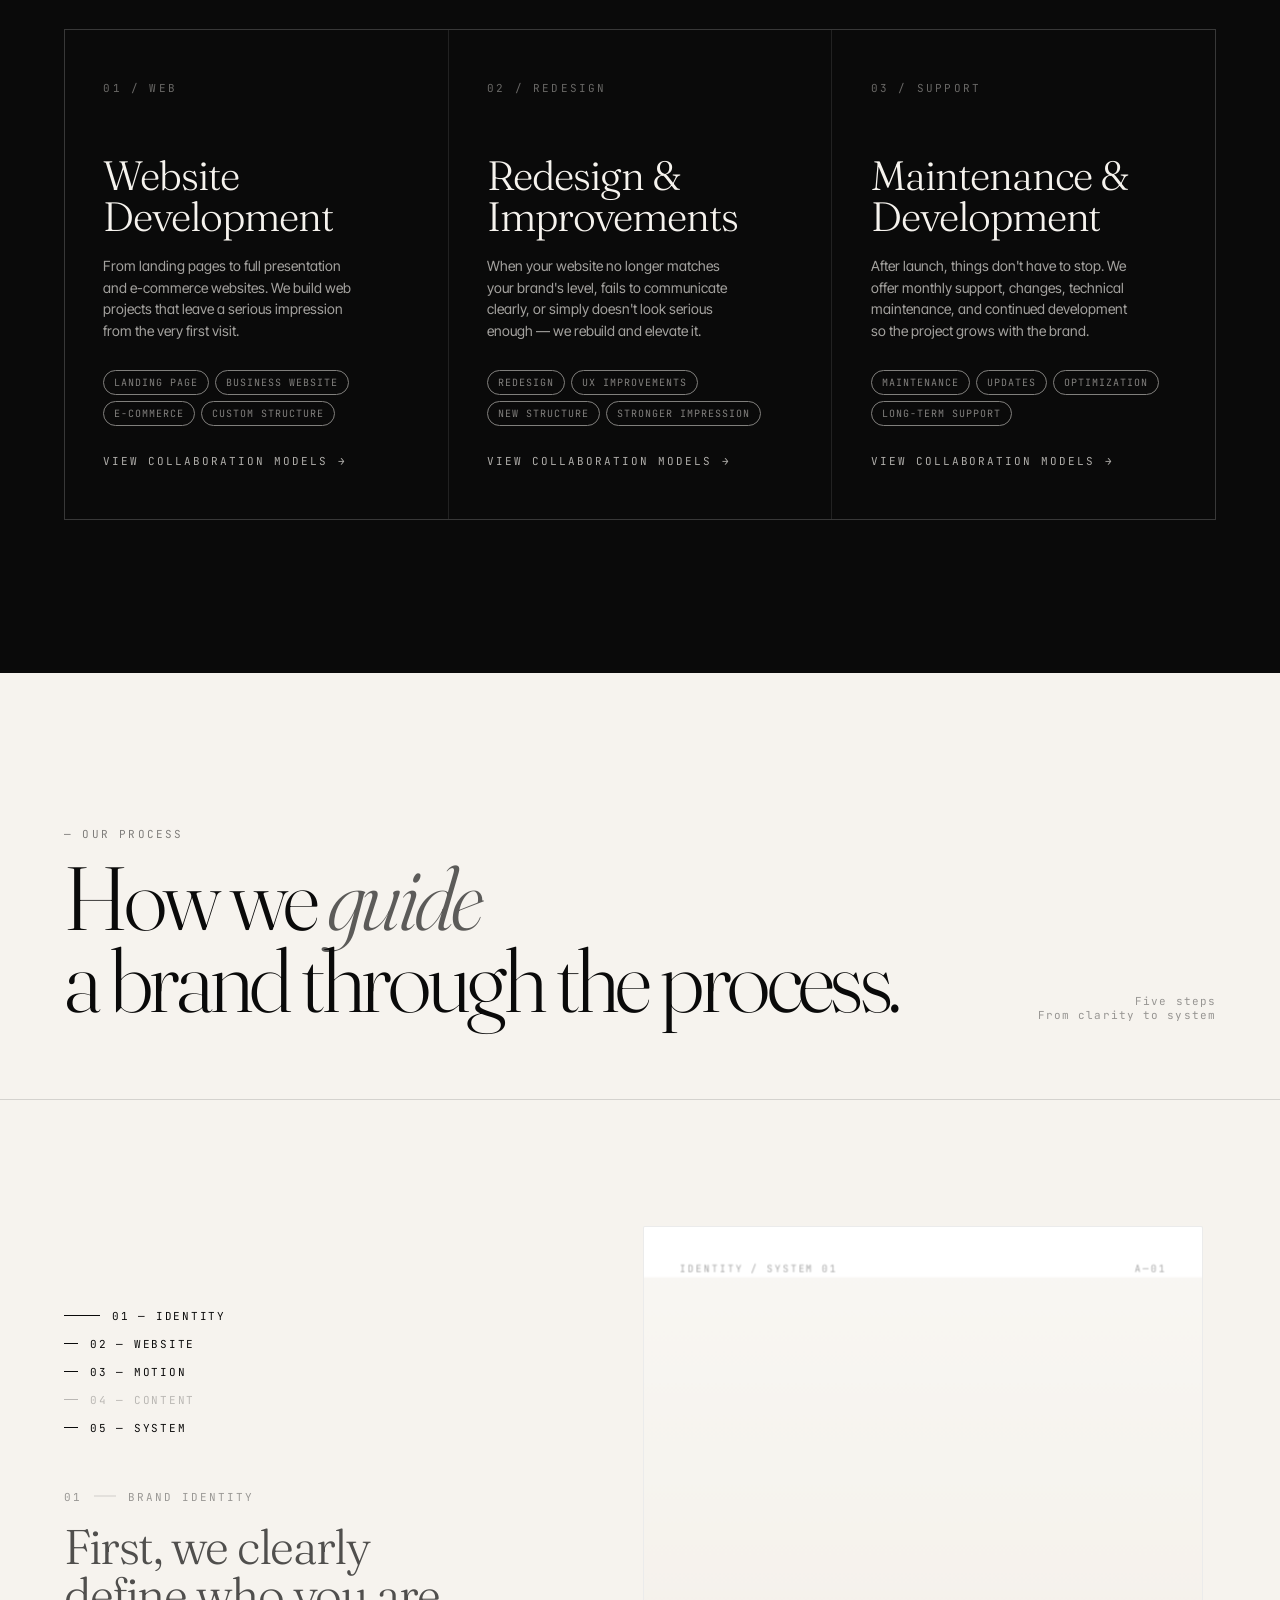
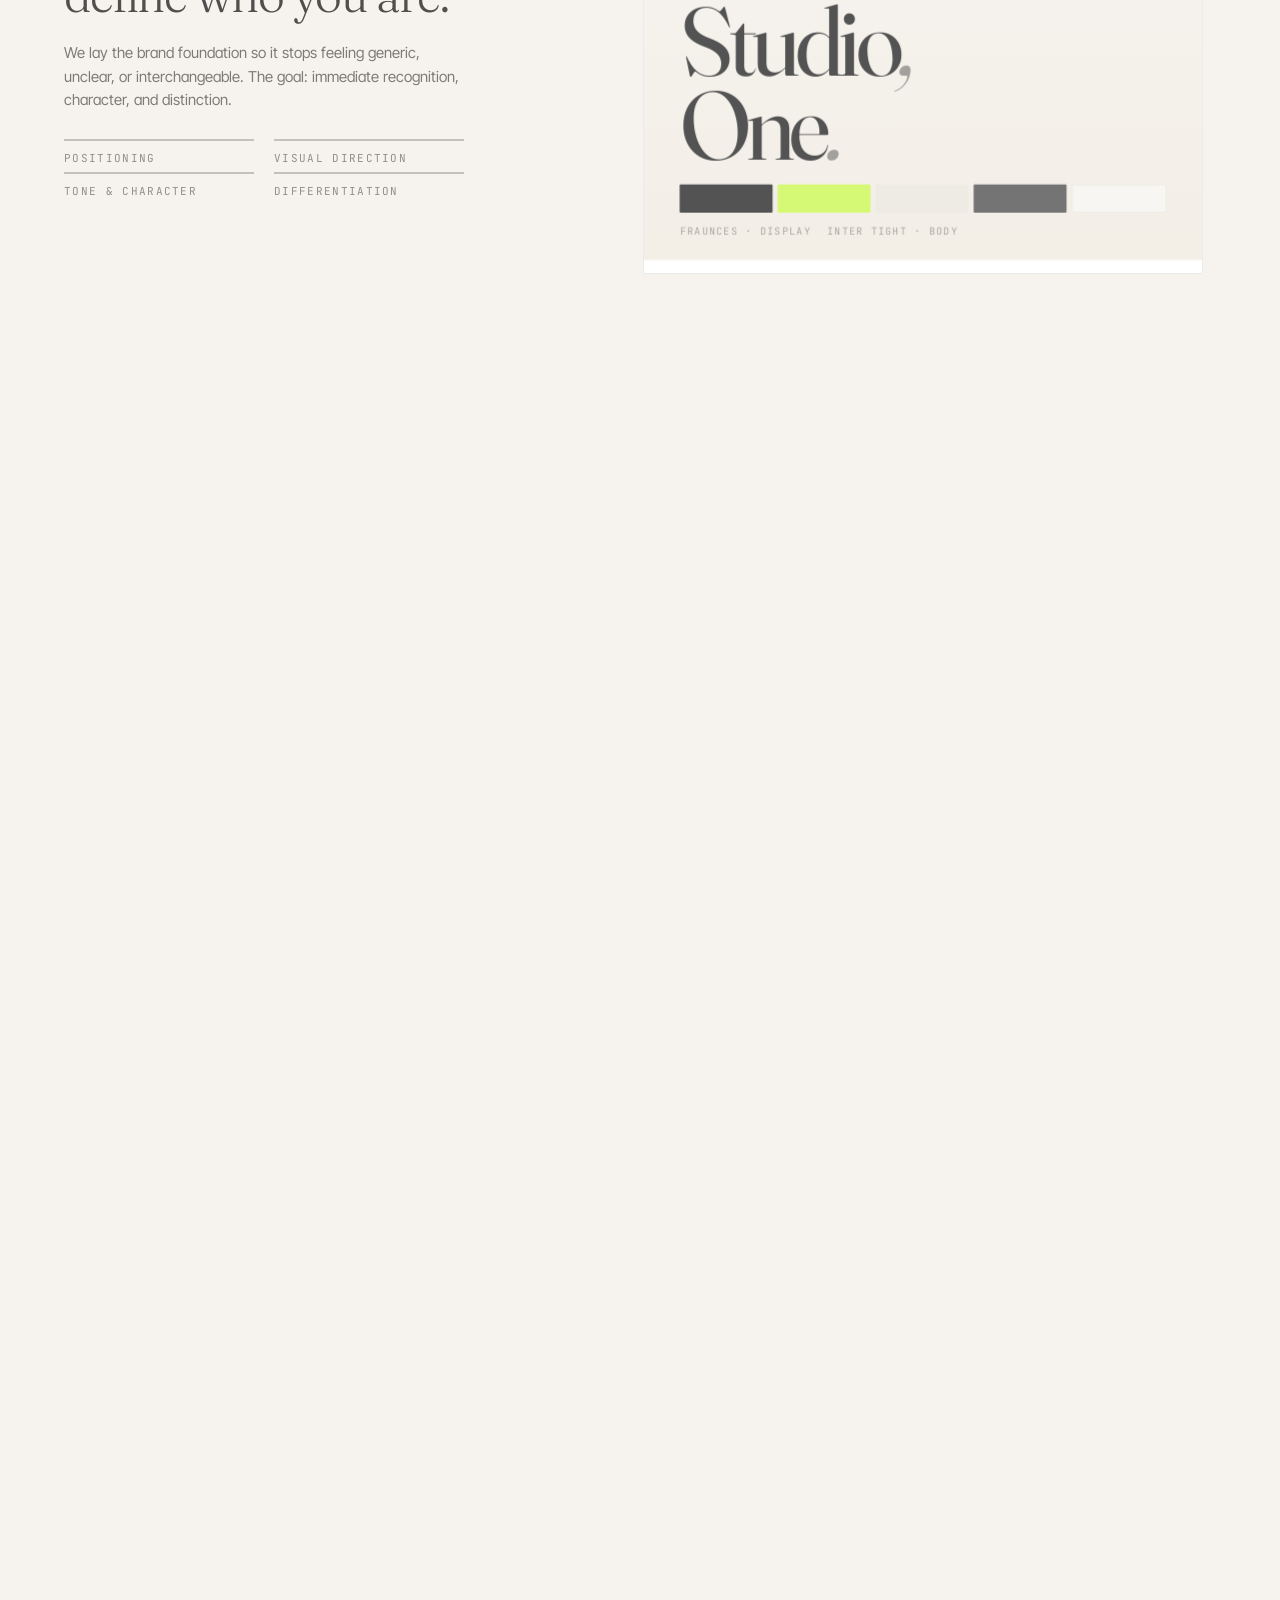
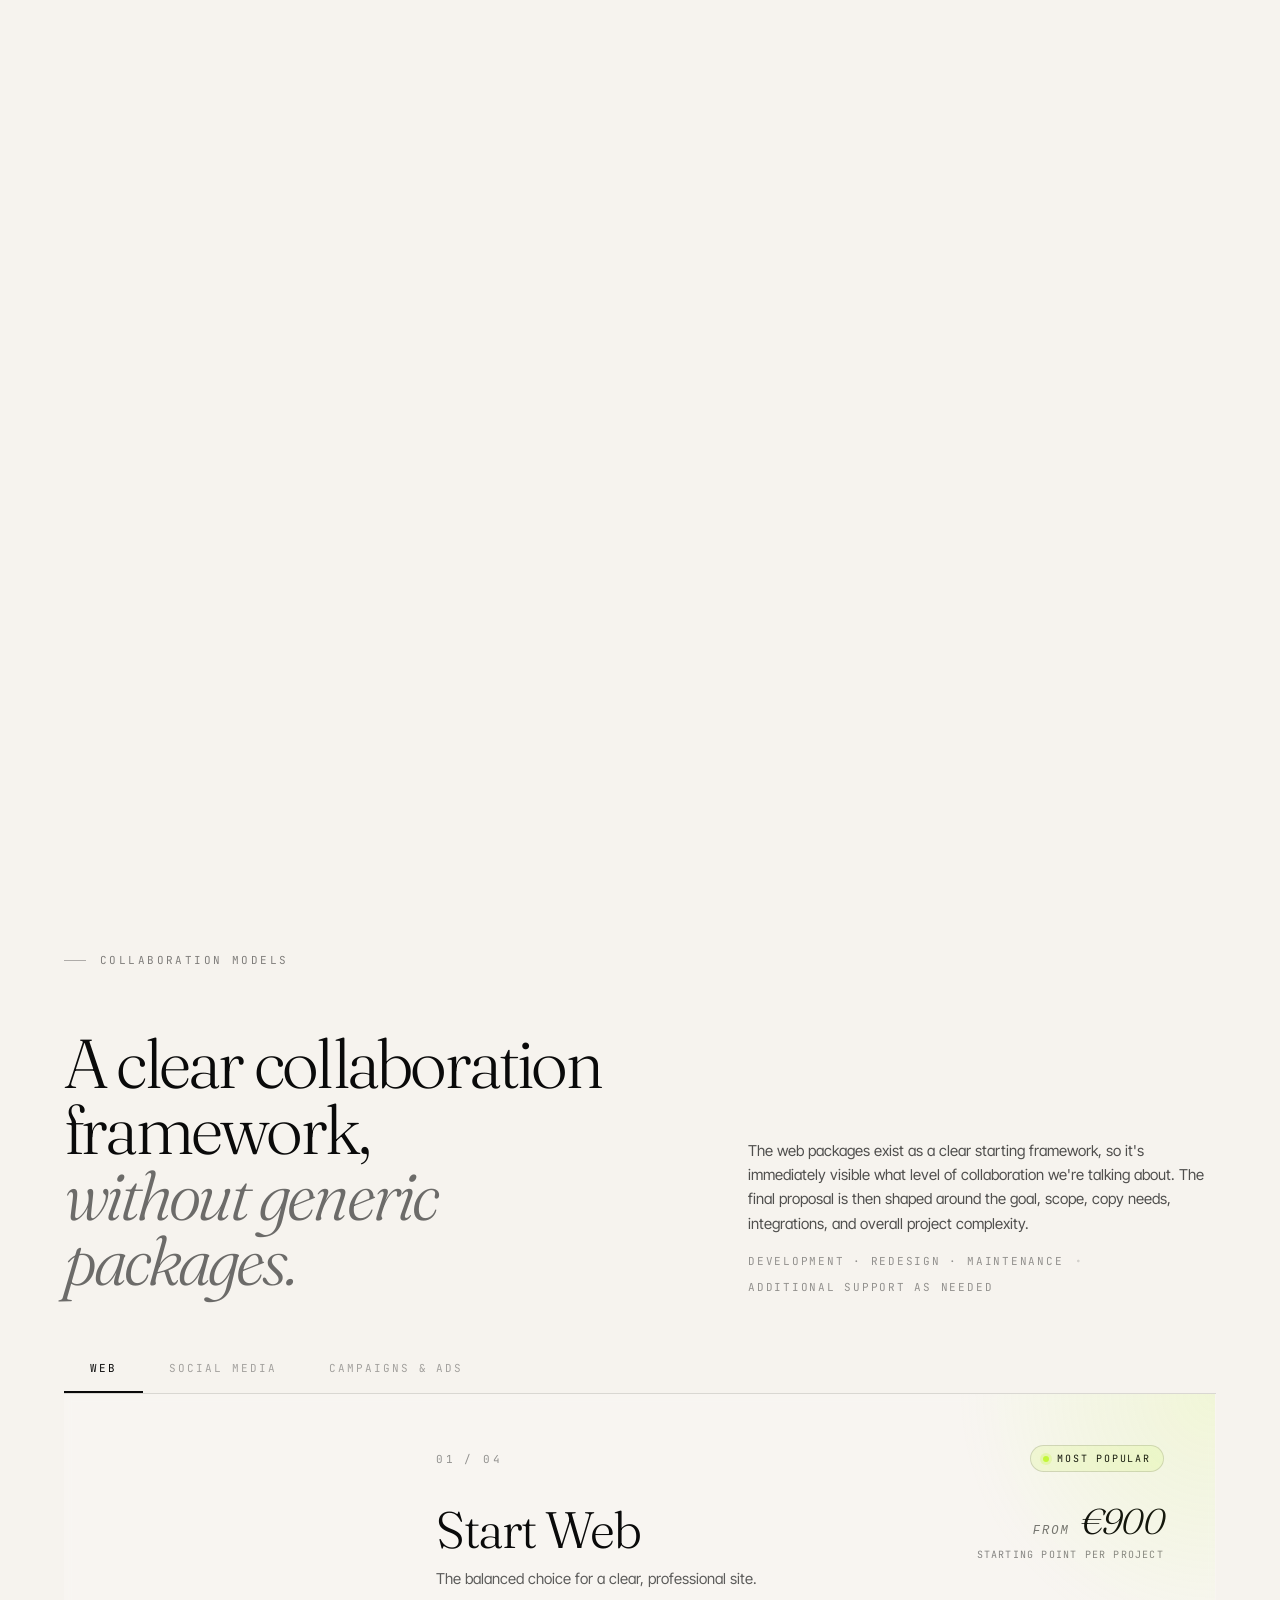
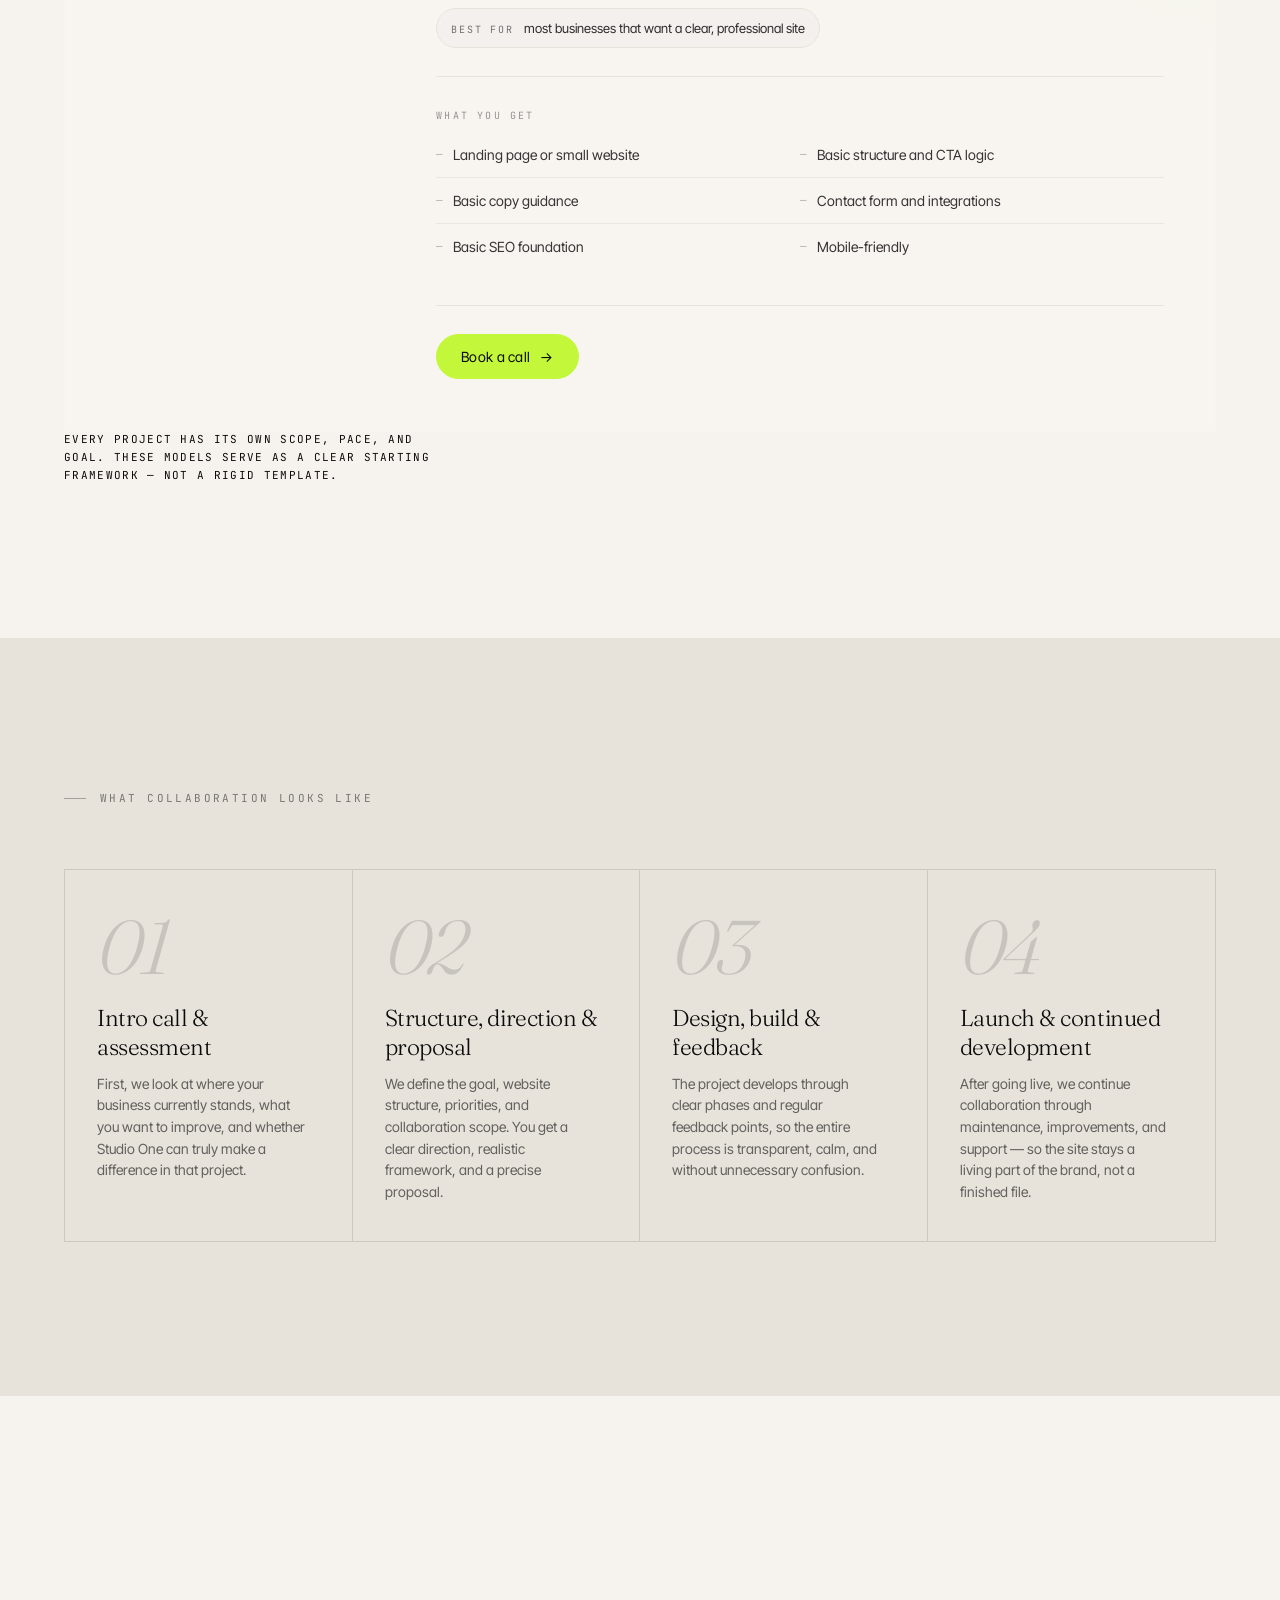
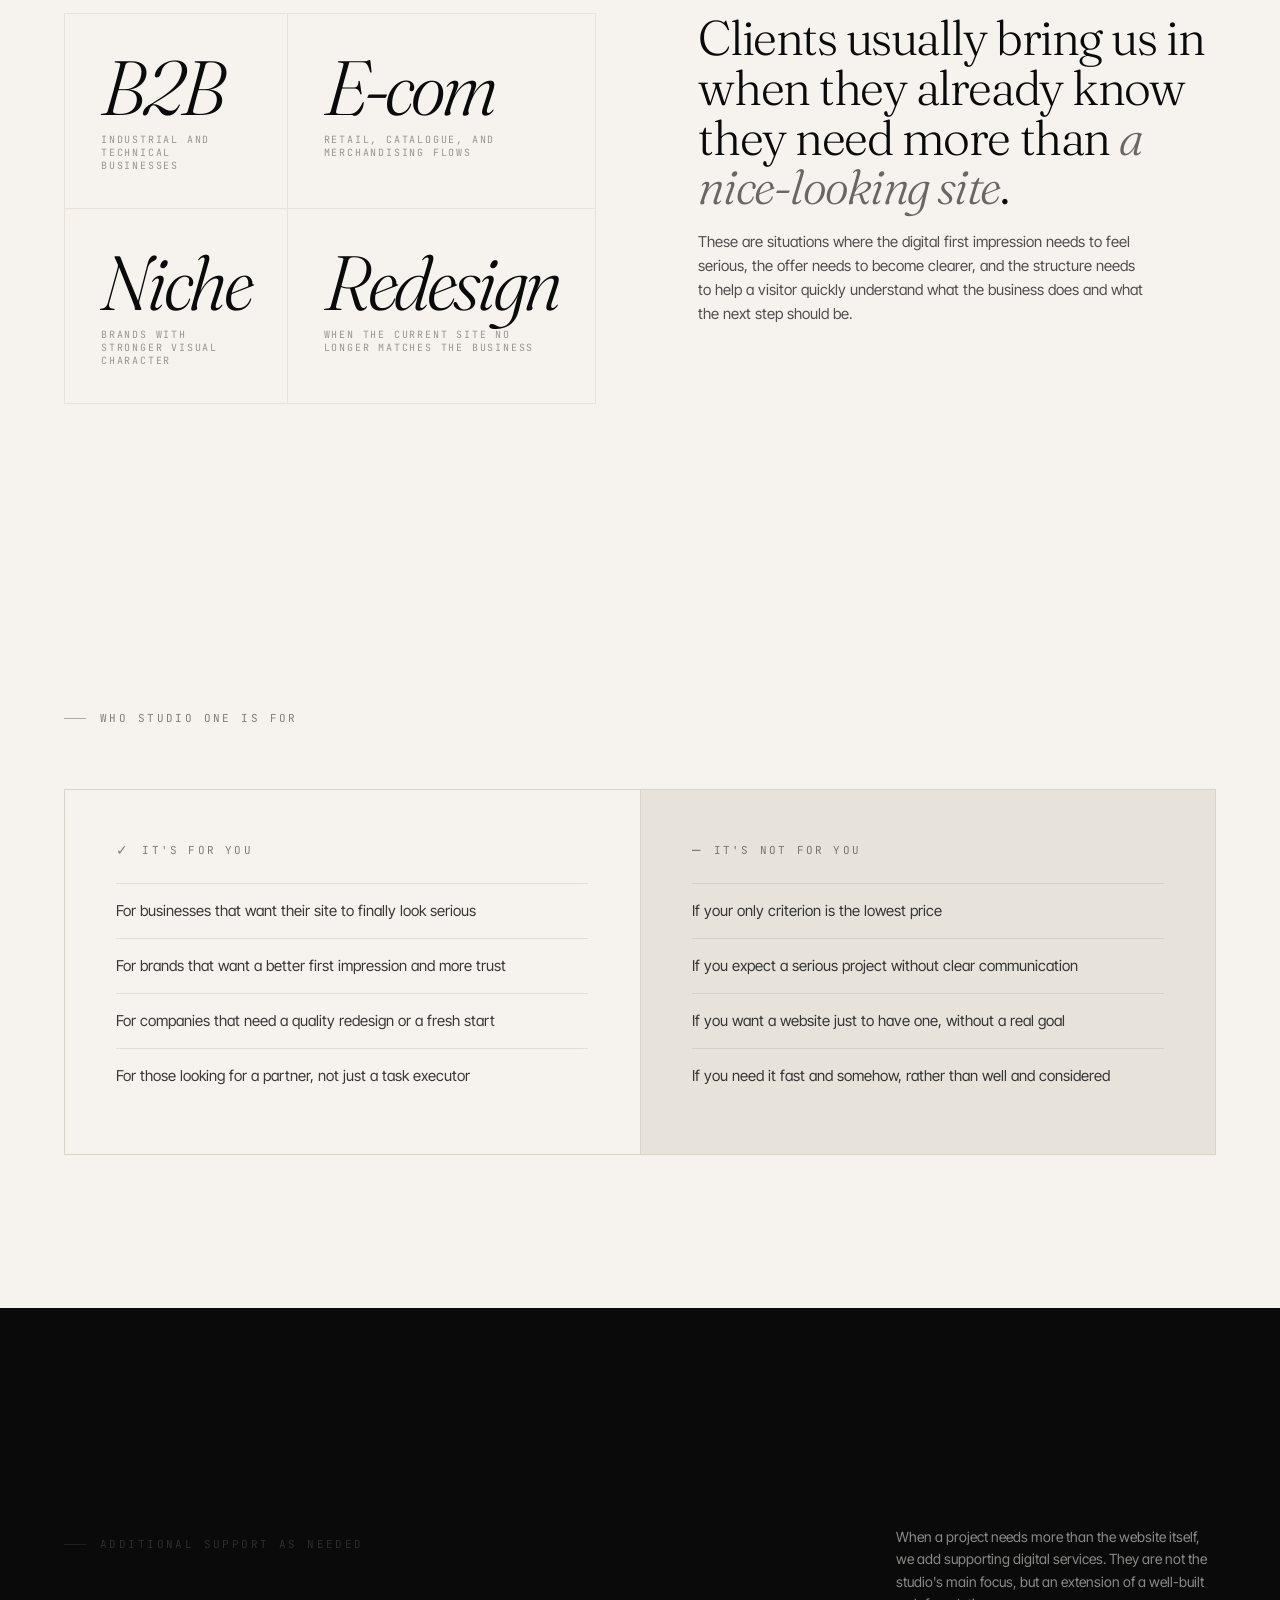
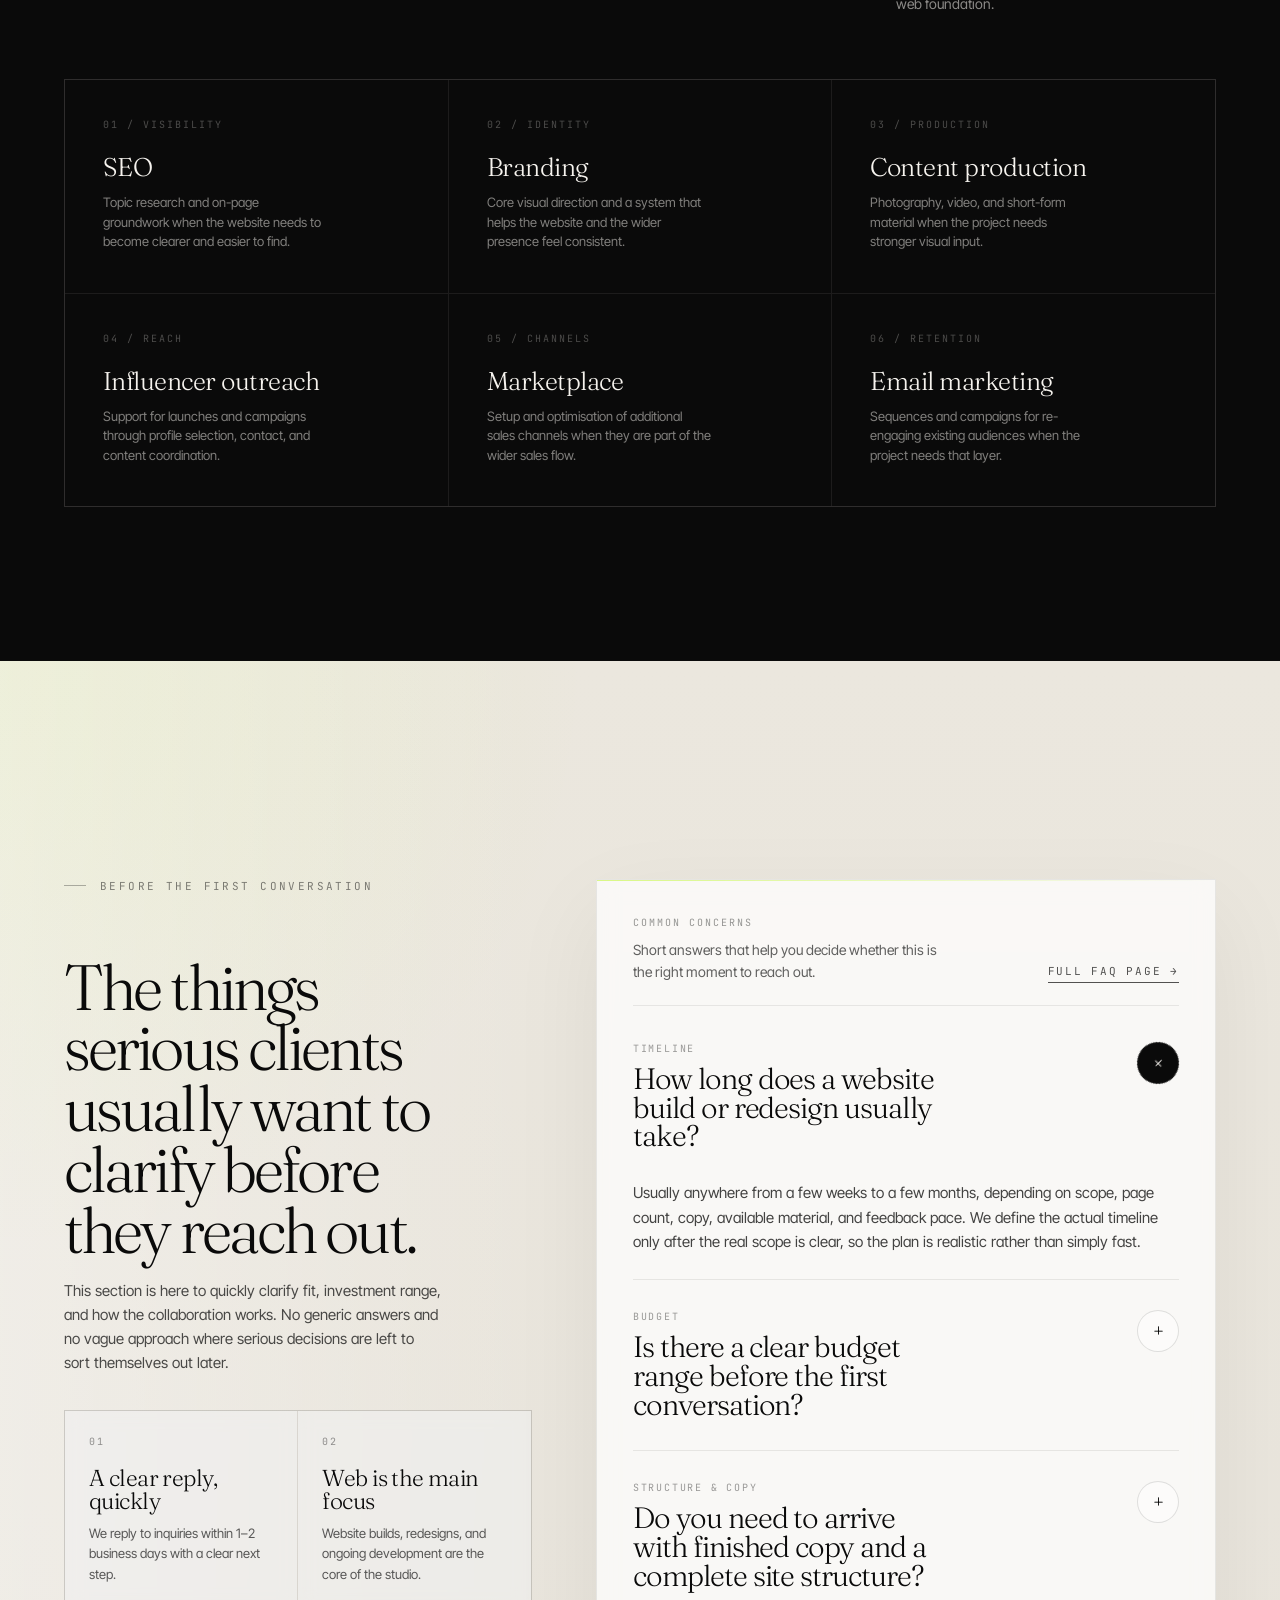
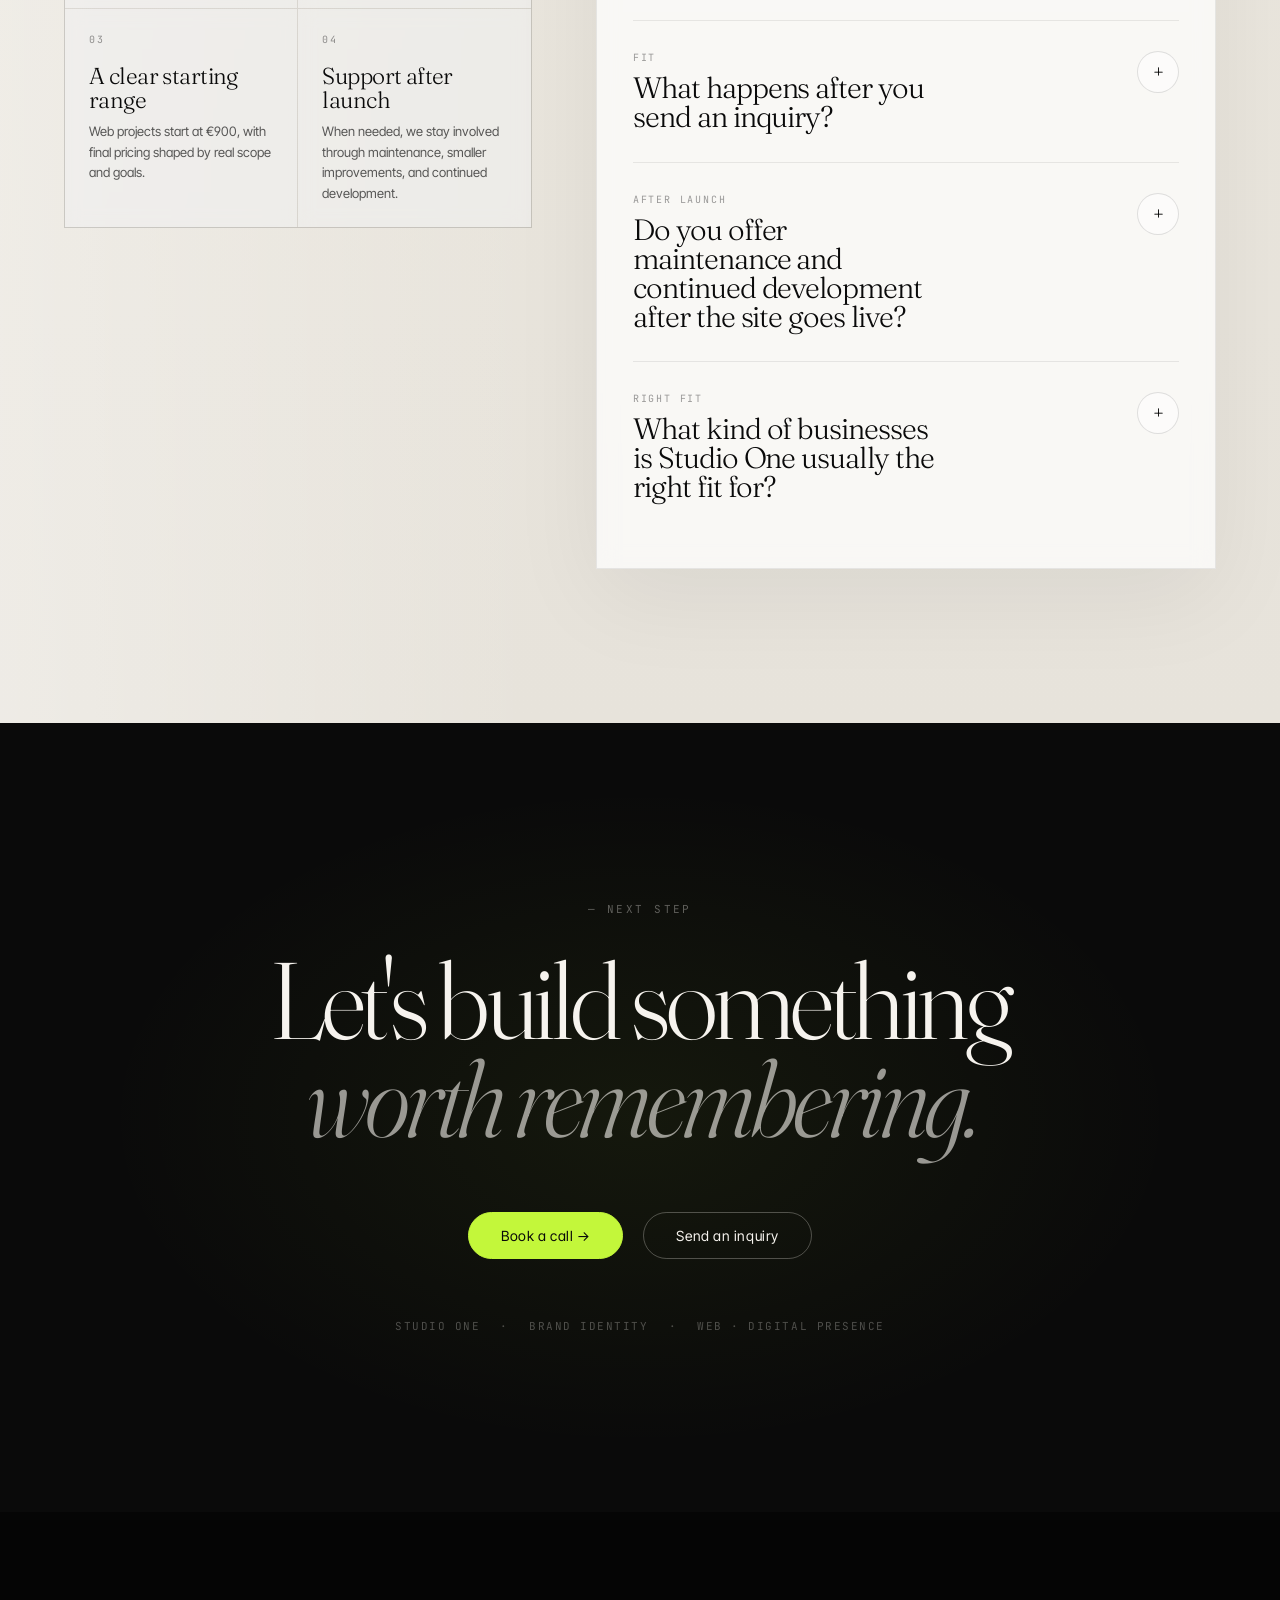
==== commit a65d84bc: "Fix reveal thresholds and prepare GA4 setup" ====
--- a/en/index.html
+++ b/en/index.html
@@ -5,10 +5,21 @@
   <meta name="viewport" content="width=device-width, initial-scale=1" />
   <title>Studio One — Premium web studio</title>
   <meta name="description" content="Studio One builds premium websites and redesigns for businesses that need a serious digital impression, clearer structure, and a site that supports inquiry or sales." />
+  <link rel="canonical" href="https://studioone.rs/en/index.html" />
+  <link rel="alternate" hreflang="sr" href="https://studioone.rs/index.html" />
+  <link rel="alternate" hreflang="en" href="https://studioone.rs/en/index.html" />
+  <meta property="og:title" content="Studio One — Premium web studio" />
+  <meta property="og:description" content="Studio One builds premium websites and redesigns for businesses that need a serious digital impression, clearer structure, and a site that supports inquiry or sales." />
+  <meta property="og:url" content="https://studioone.rs/en/index.html" />
+  <meta property="og:type" content="website" />
+  <meta name="twitter:card" content="summary" />
+  <meta name="twitter:title" content="Studio One — Premium web studio" />
+  <meta name="twitter:description" content="Studio One builds premium websites and redesigns for businesses that need a serious digital impression, clearer structure, and a site that supports inquiry or sales." />
 
   <link rel="preconnect" href="https://fonts.googleapis.com">
   <link rel="preconnect" href="https://fonts.gstatic.com" crossorigin>
   <link href="https://fonts.googleapis.com/css2?family=Fraunces:opsz,ital,wght@9..144,0,300;9..144,0,400;9..144,1,300;9..144,1,400&family=Inter+Tight:wght@300;400;500&family=JetBrains+Mono:wght@400;500&display=swap" rel="stylesheet">
+  <link rel="icon" href="../favicon.svg" type="image/svg+xml">
 
   <link rel="stylesheet" href="../css/tokens.css">
   <link rel="stylesheet" href="../css/base.css">
--- a/css/packages.css
+++ b/css/packages.css
@@ -162,17 +162,6 @@
   min-width: 0;
 }
 
-/* Featured accent dot beside the name */
-.pkg-sel__item-dot {
-  display: inline-block;
-  width: 6px;
-  height: 6px;
-  border-radius: 50%;
-  background: var(--accent);
-  flex-shrink: 0;
-  box-shadow: 0 0 0 3px rgba(195, 247, 58, .18);
-}
-
 .pkg-sel__item-price {
   font-family: var(--font-mono);
   font-size: 11px;
